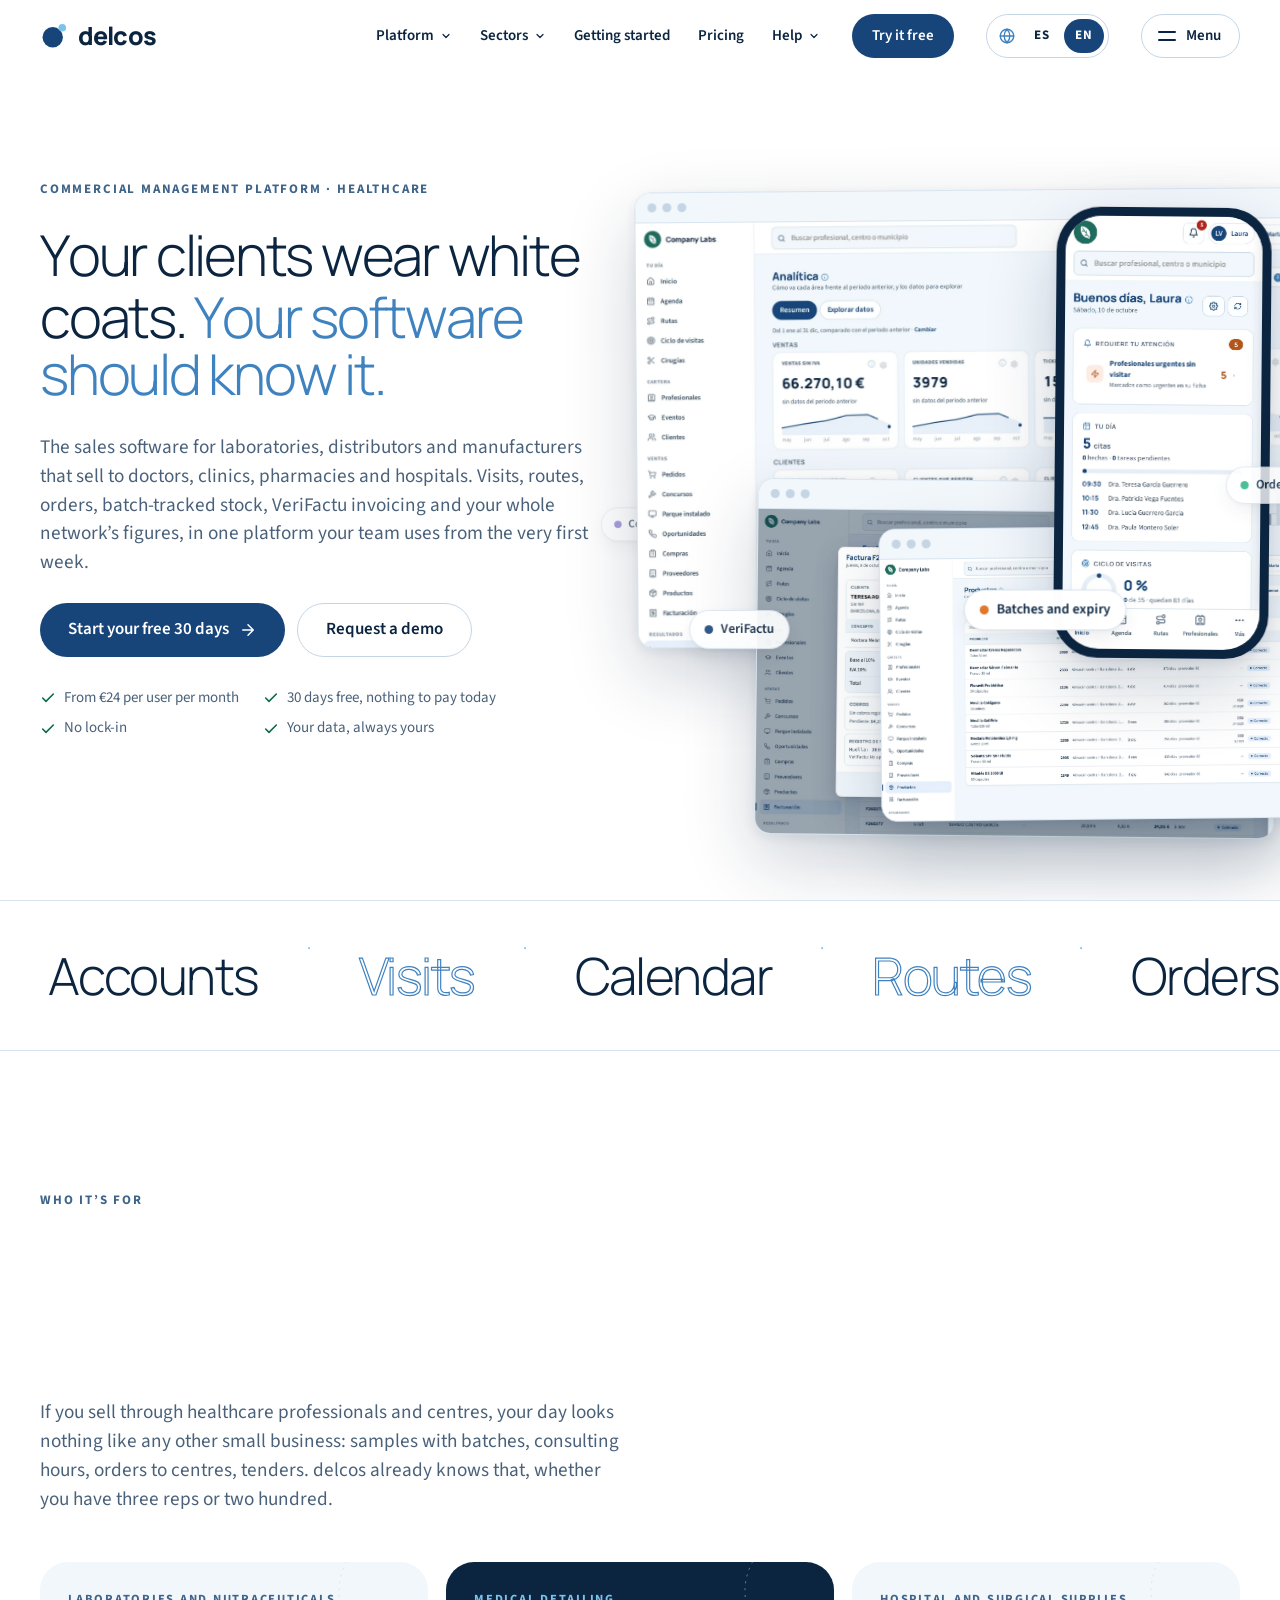
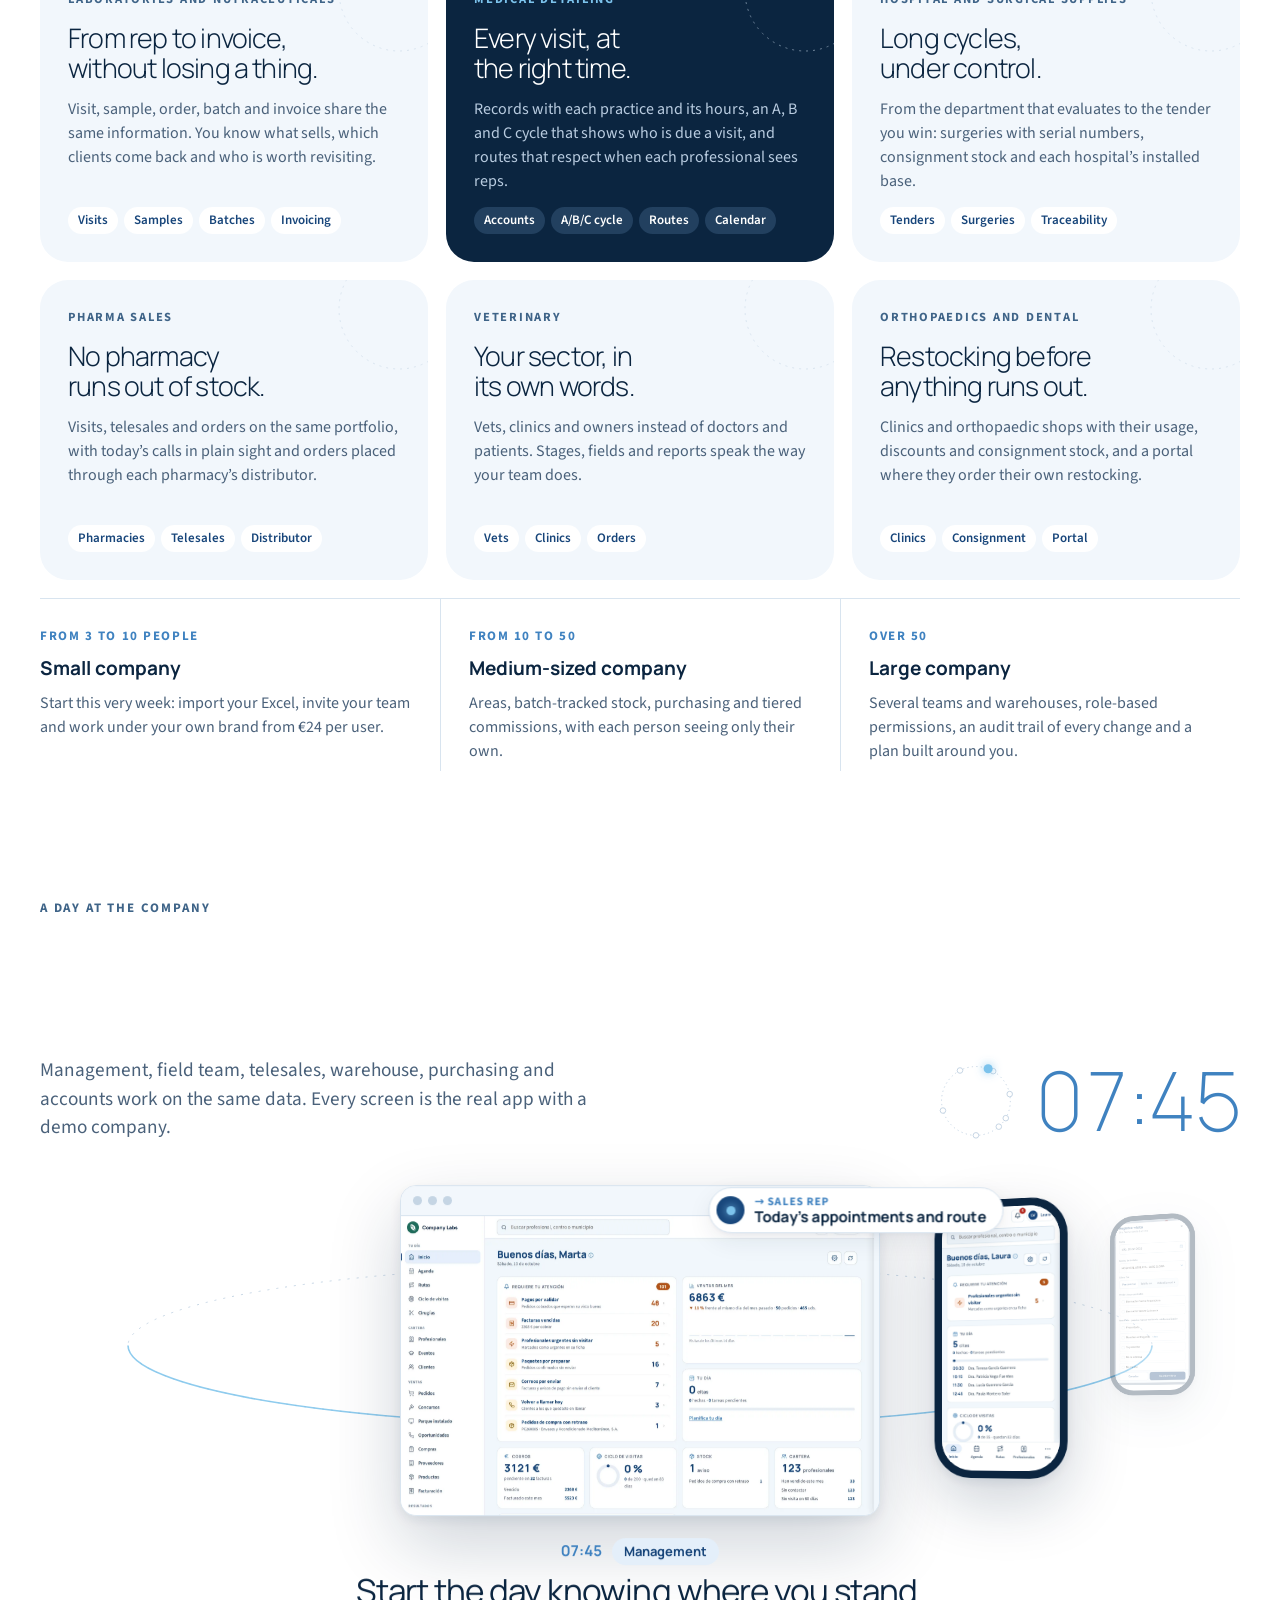
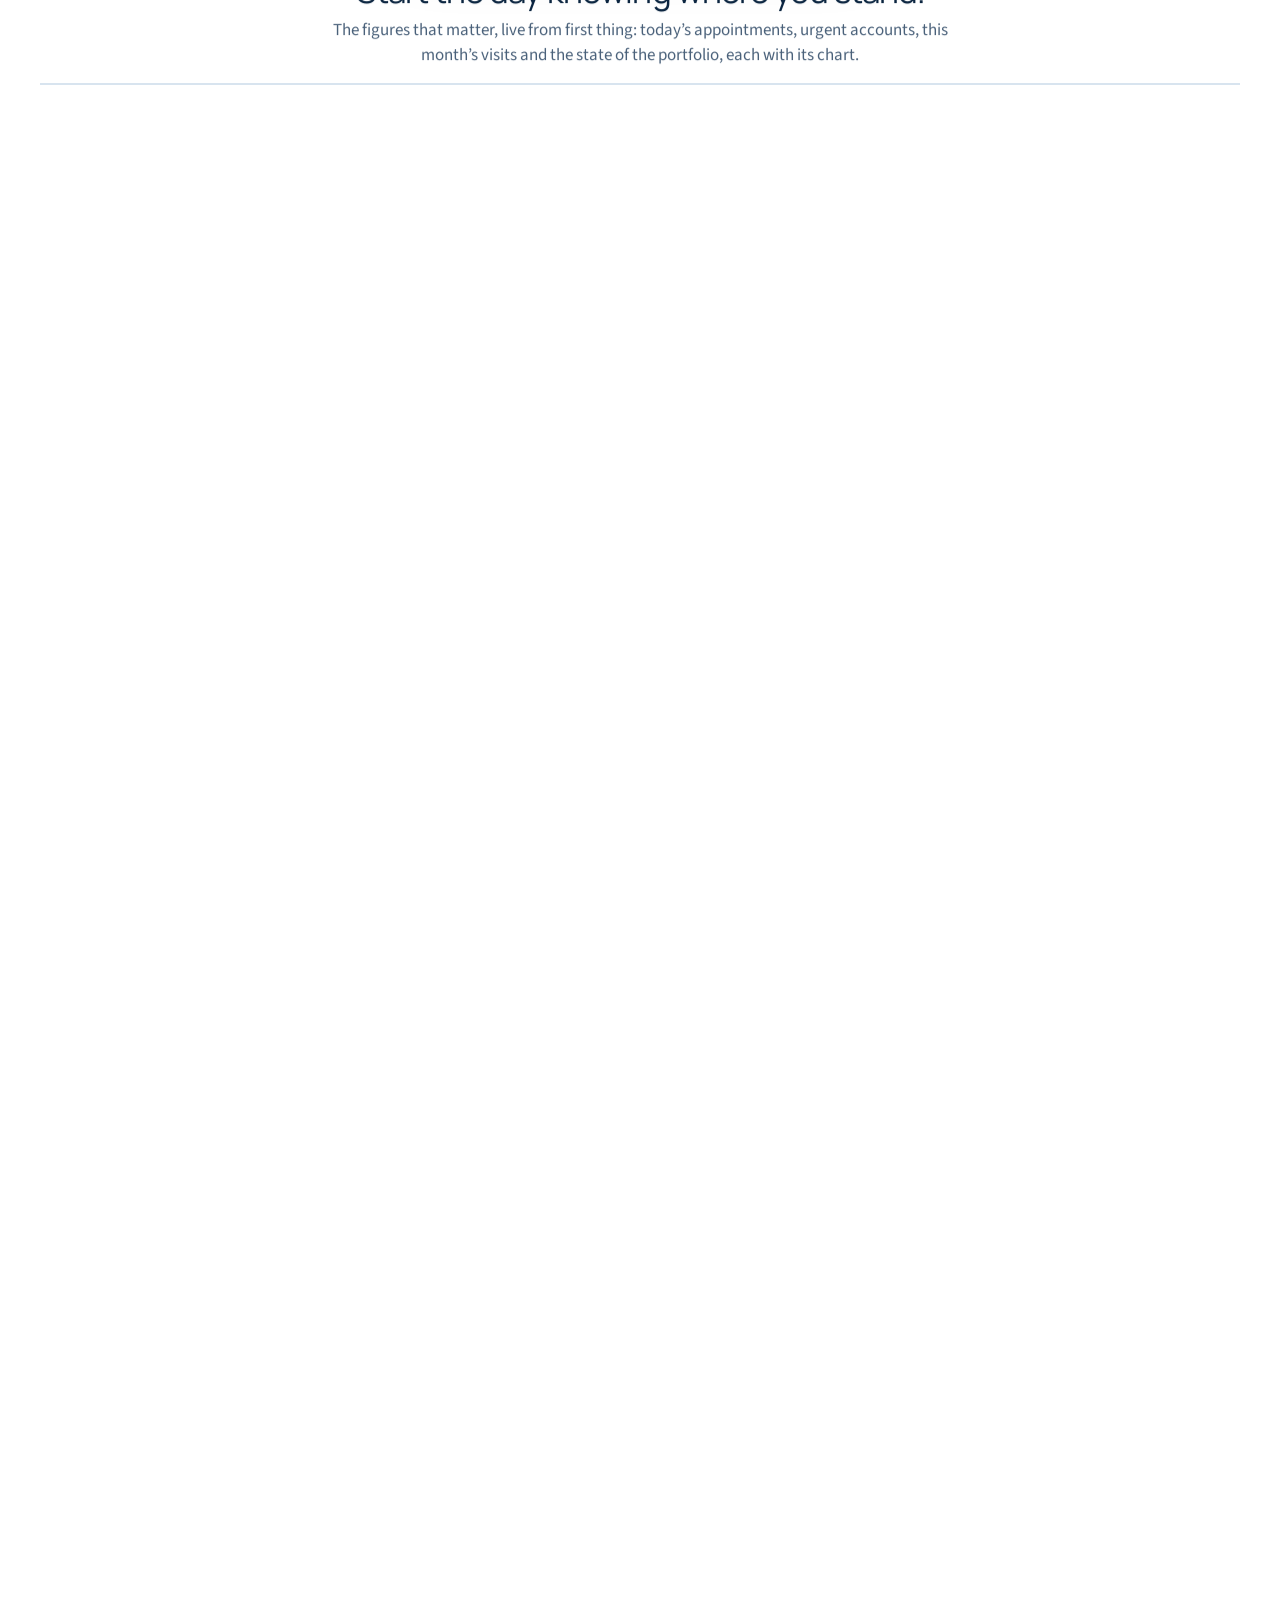
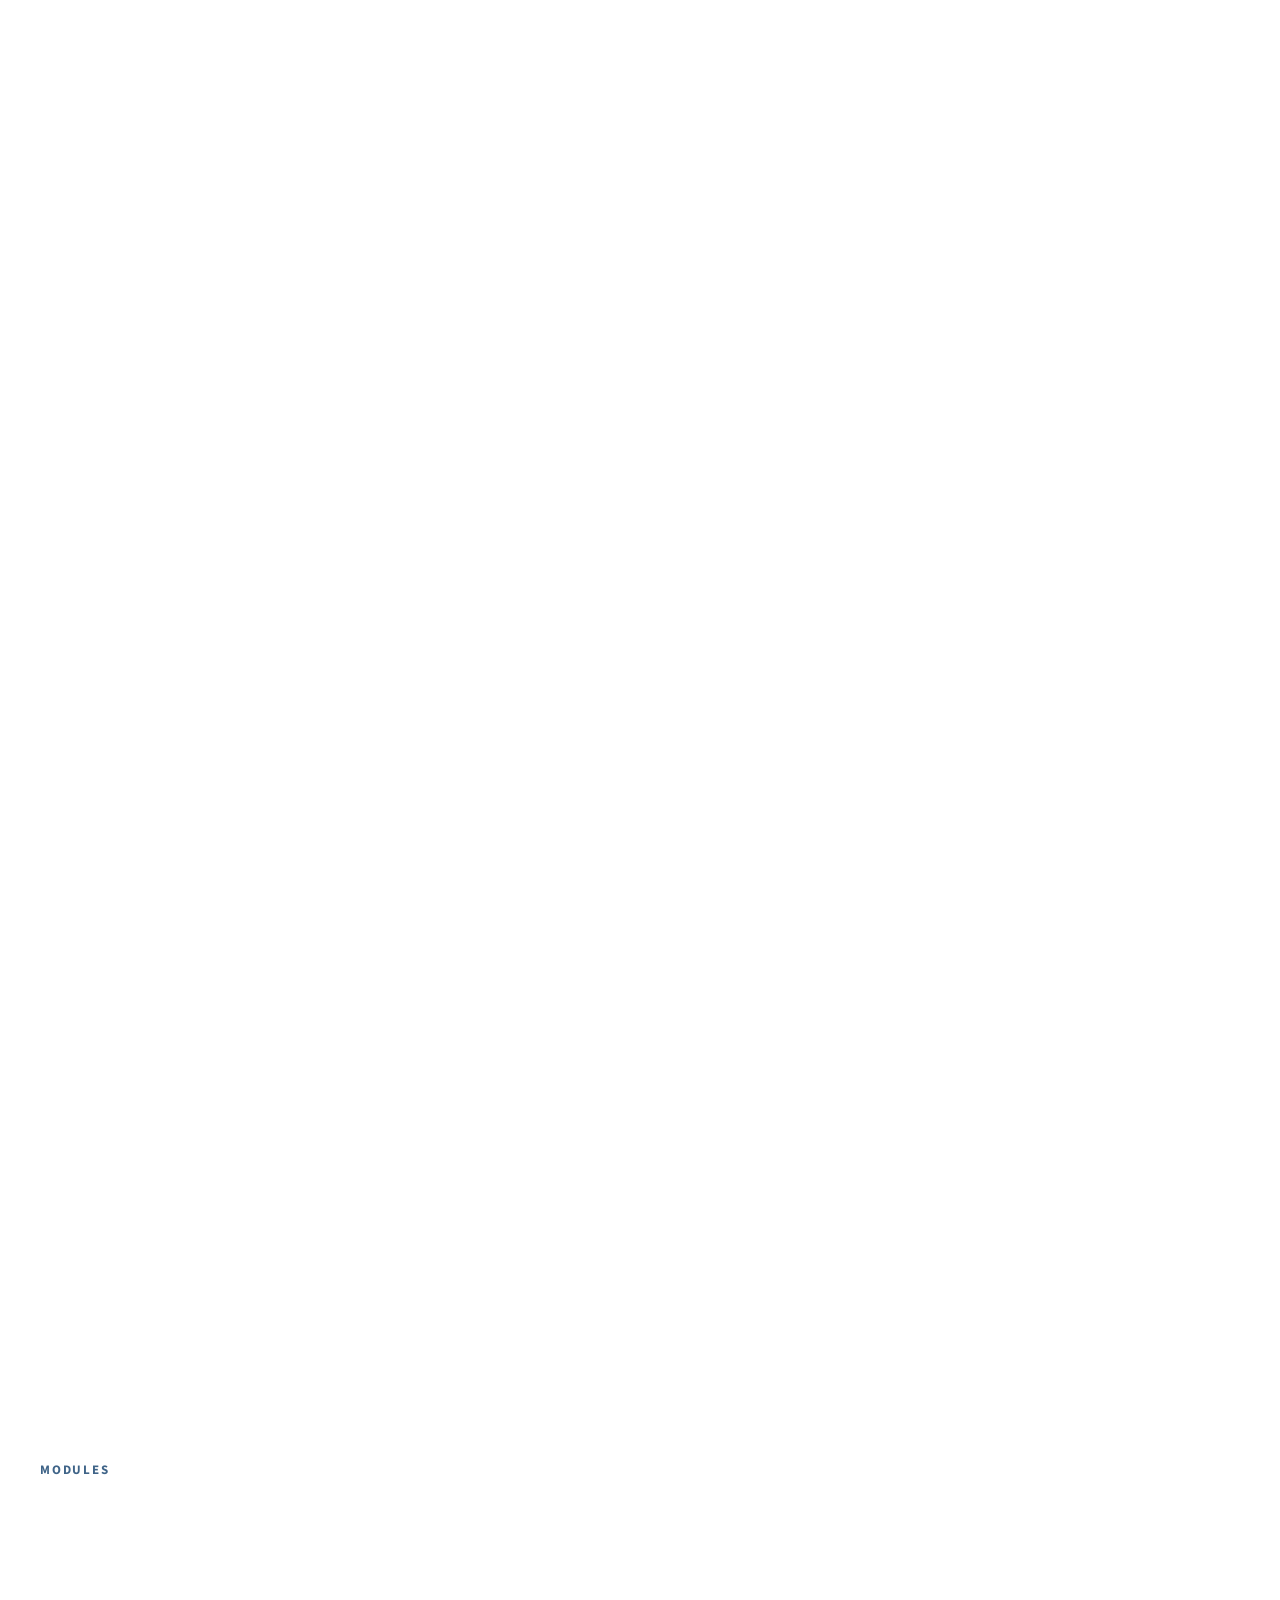
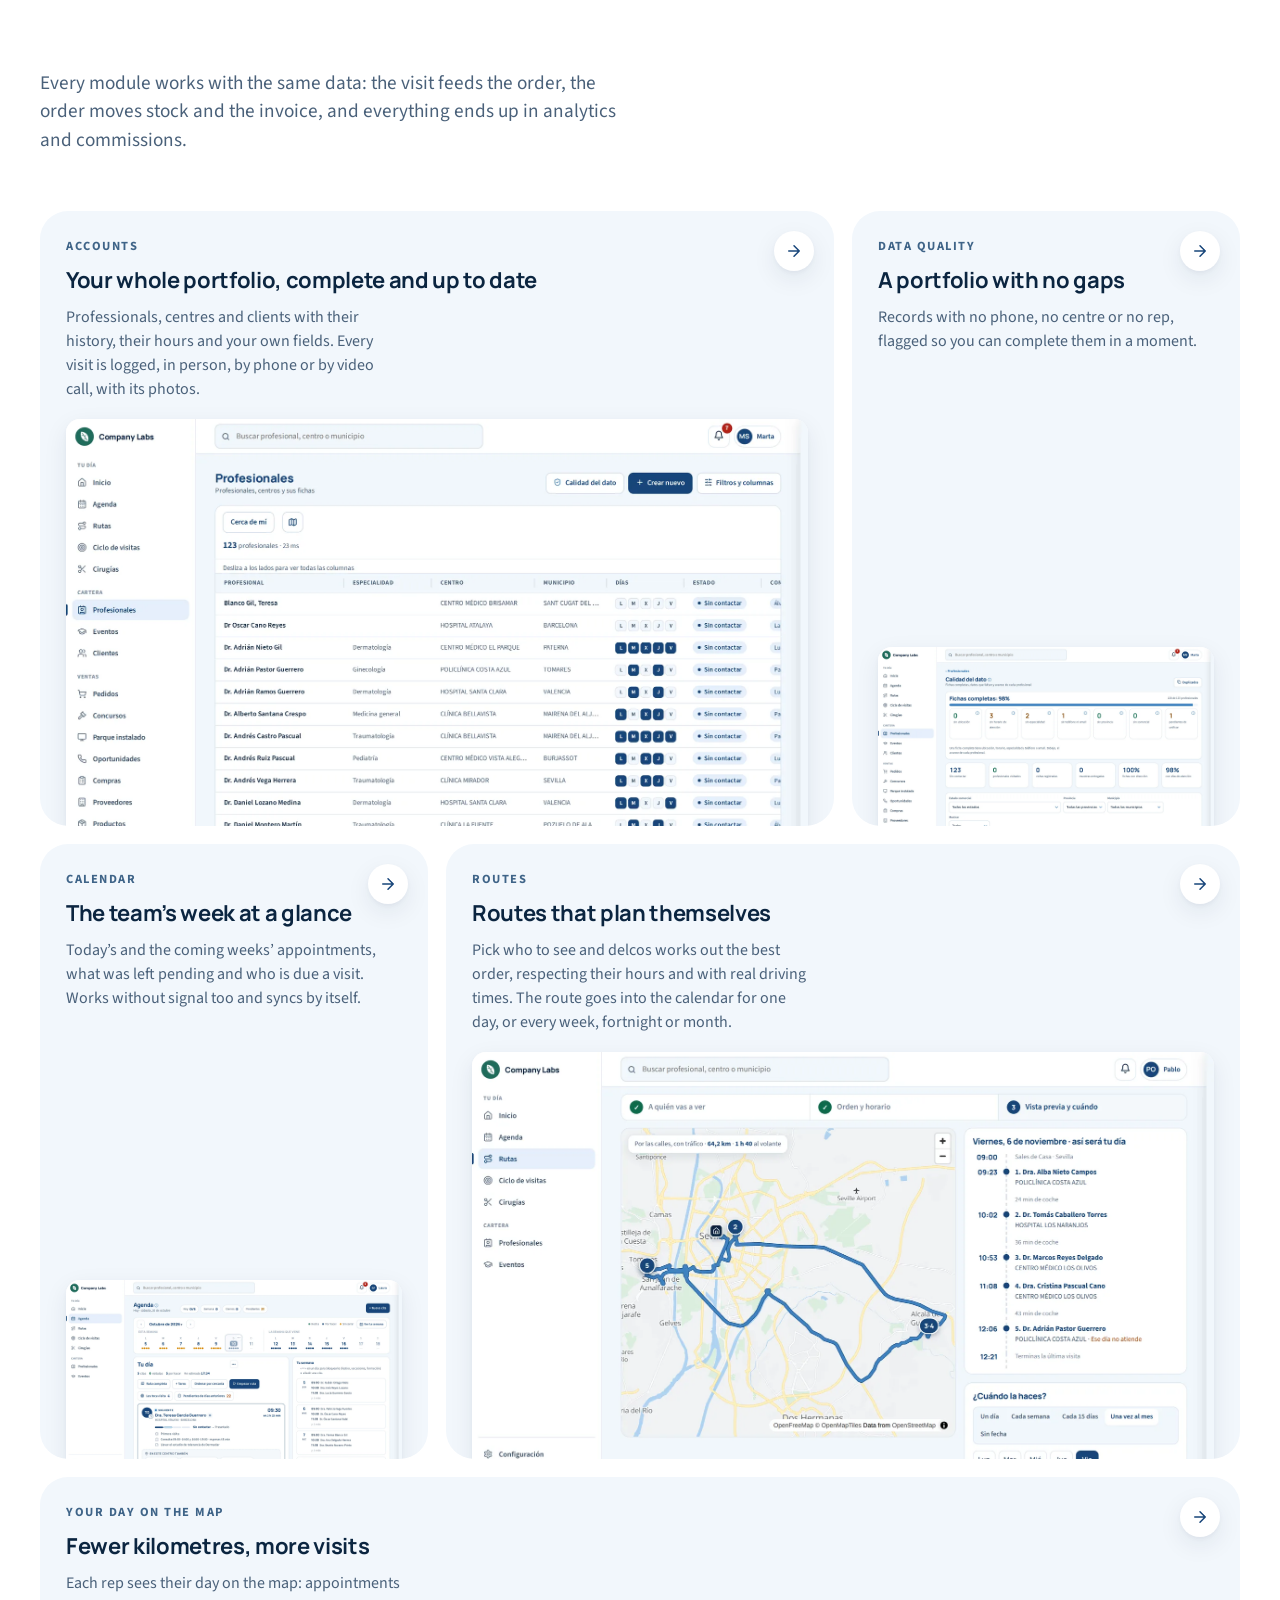
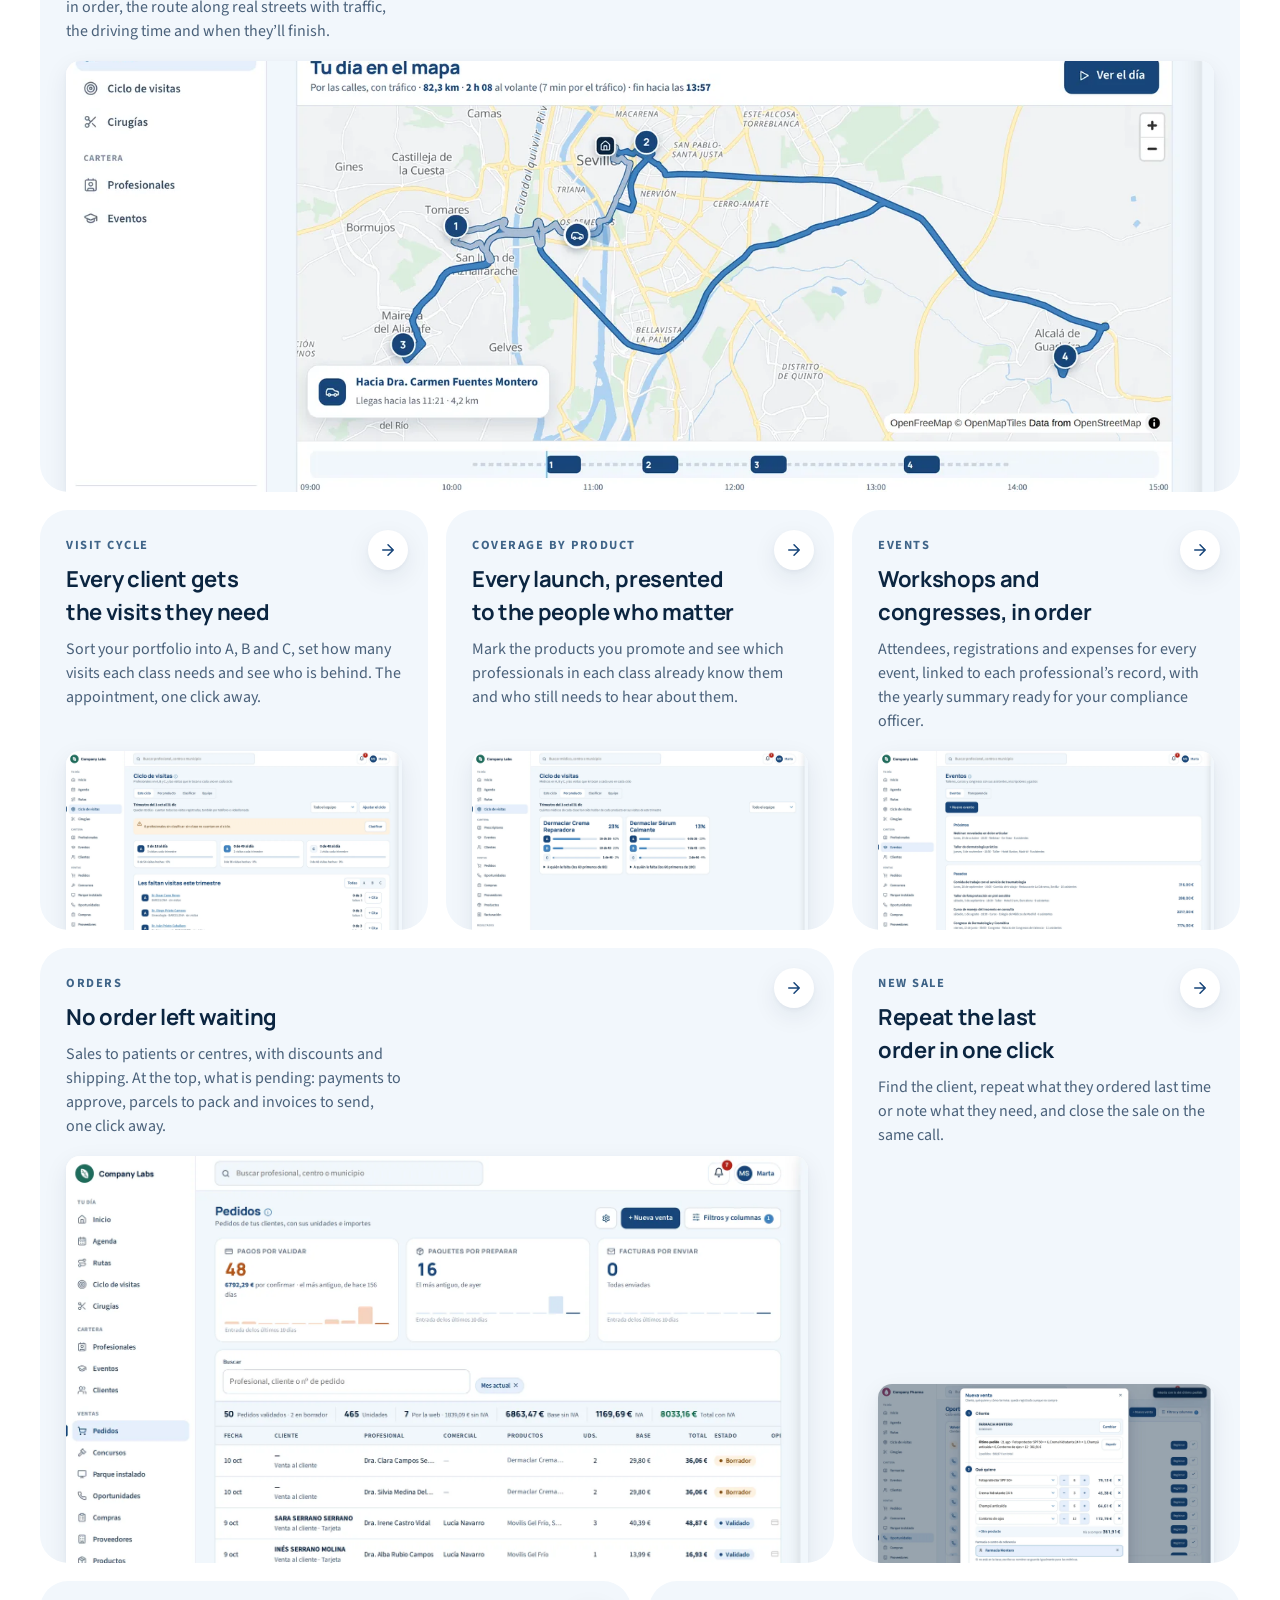
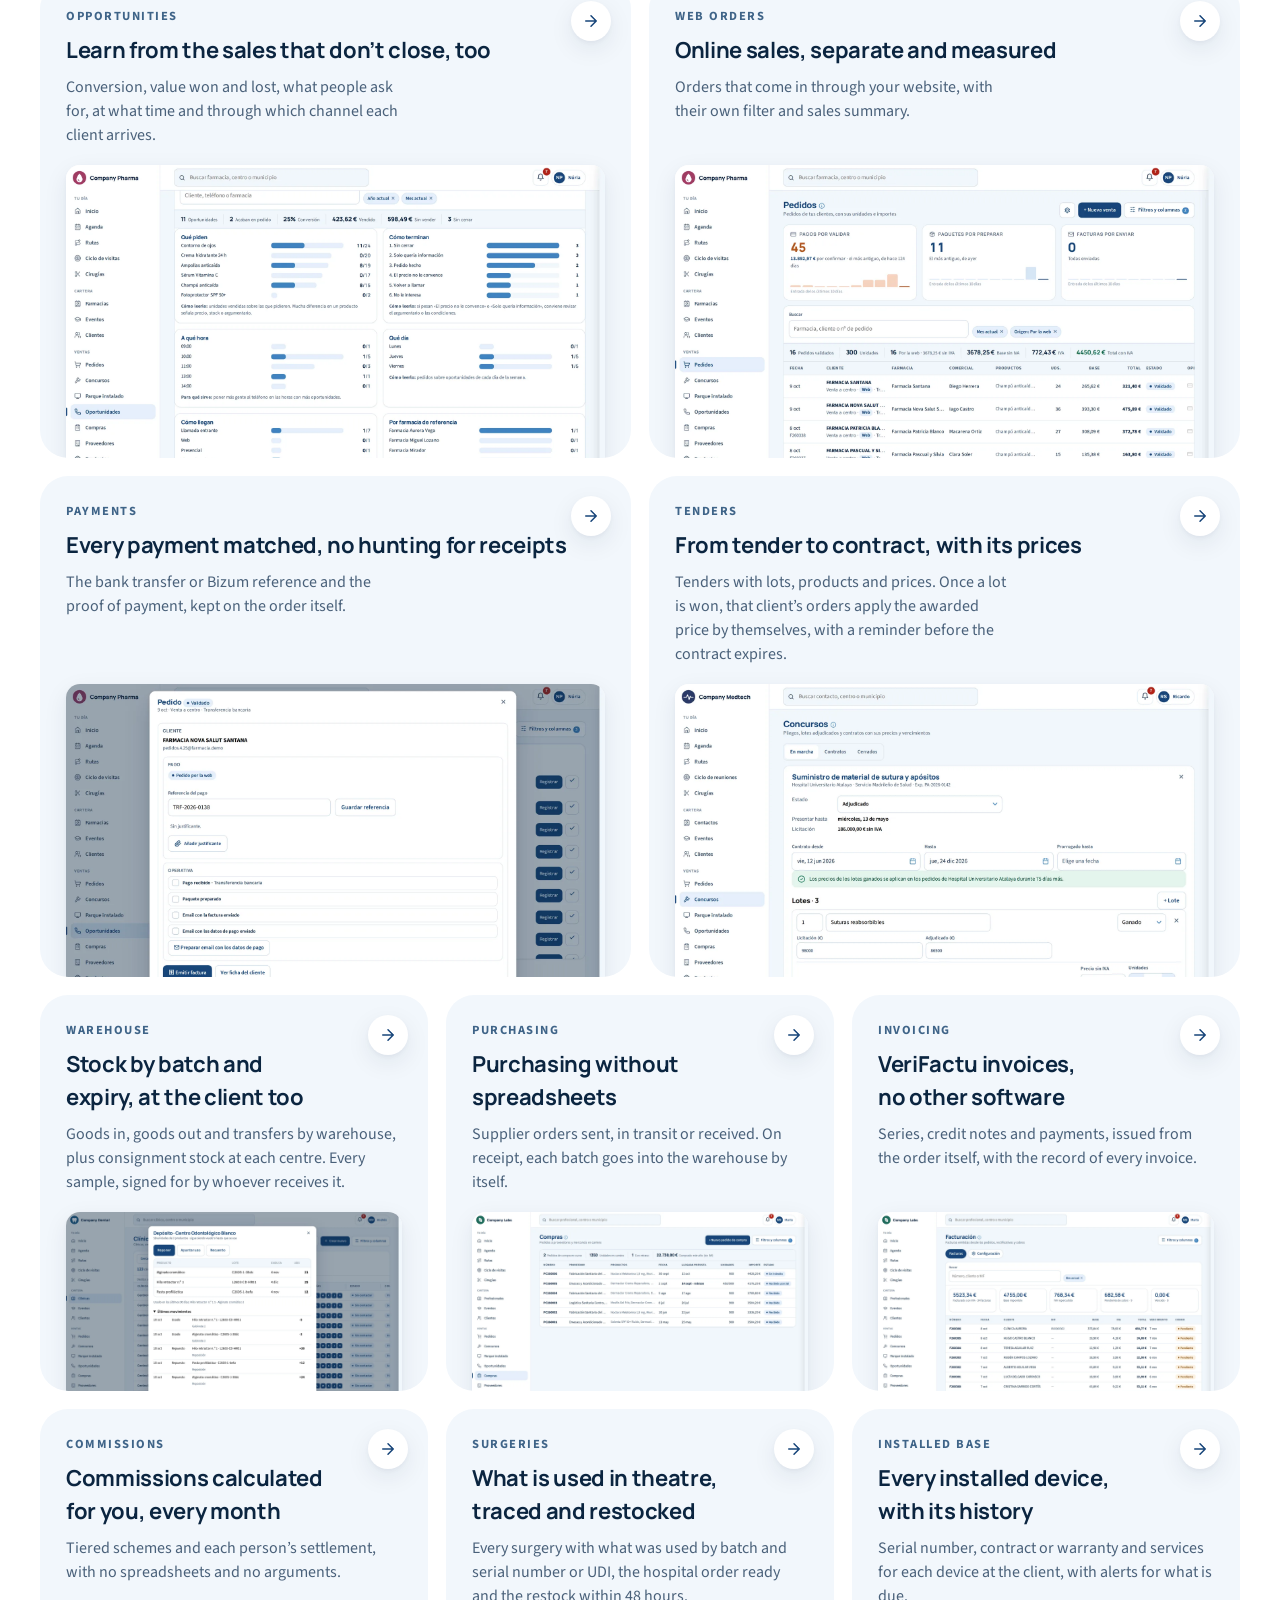
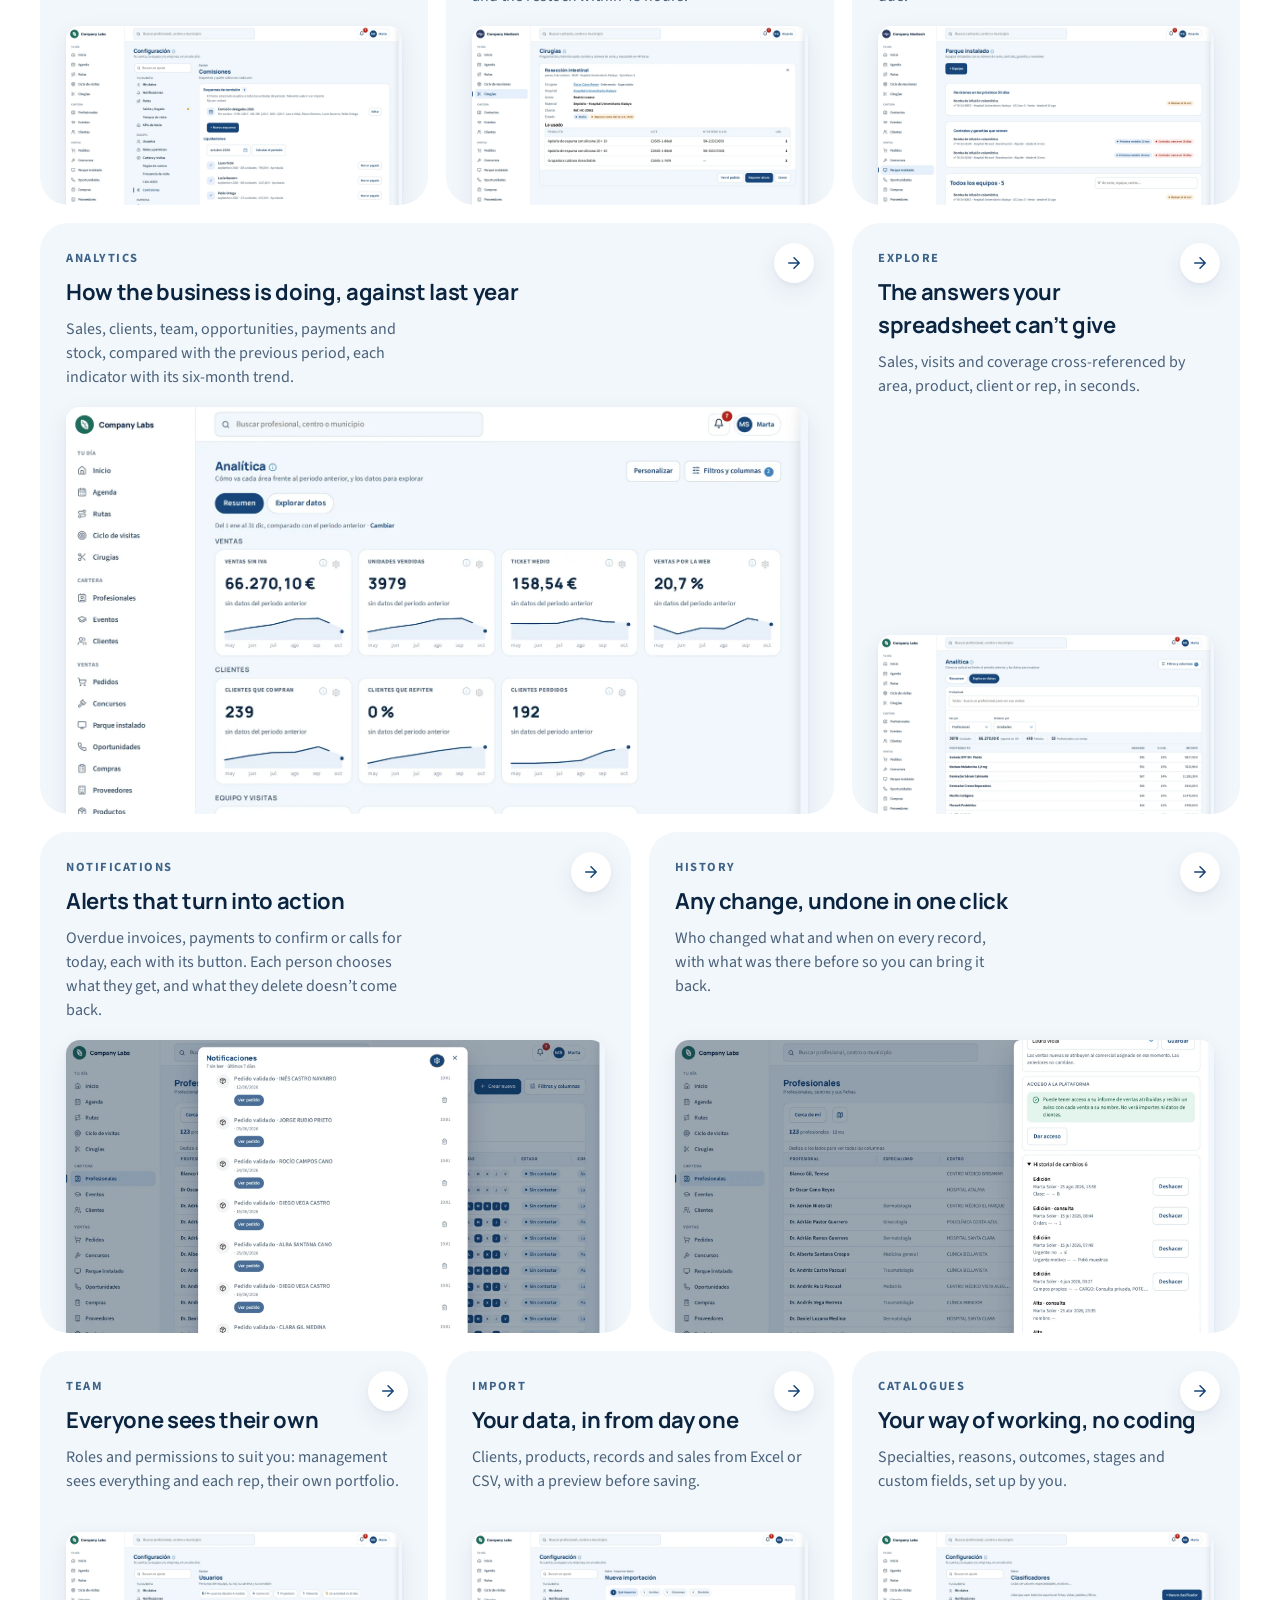
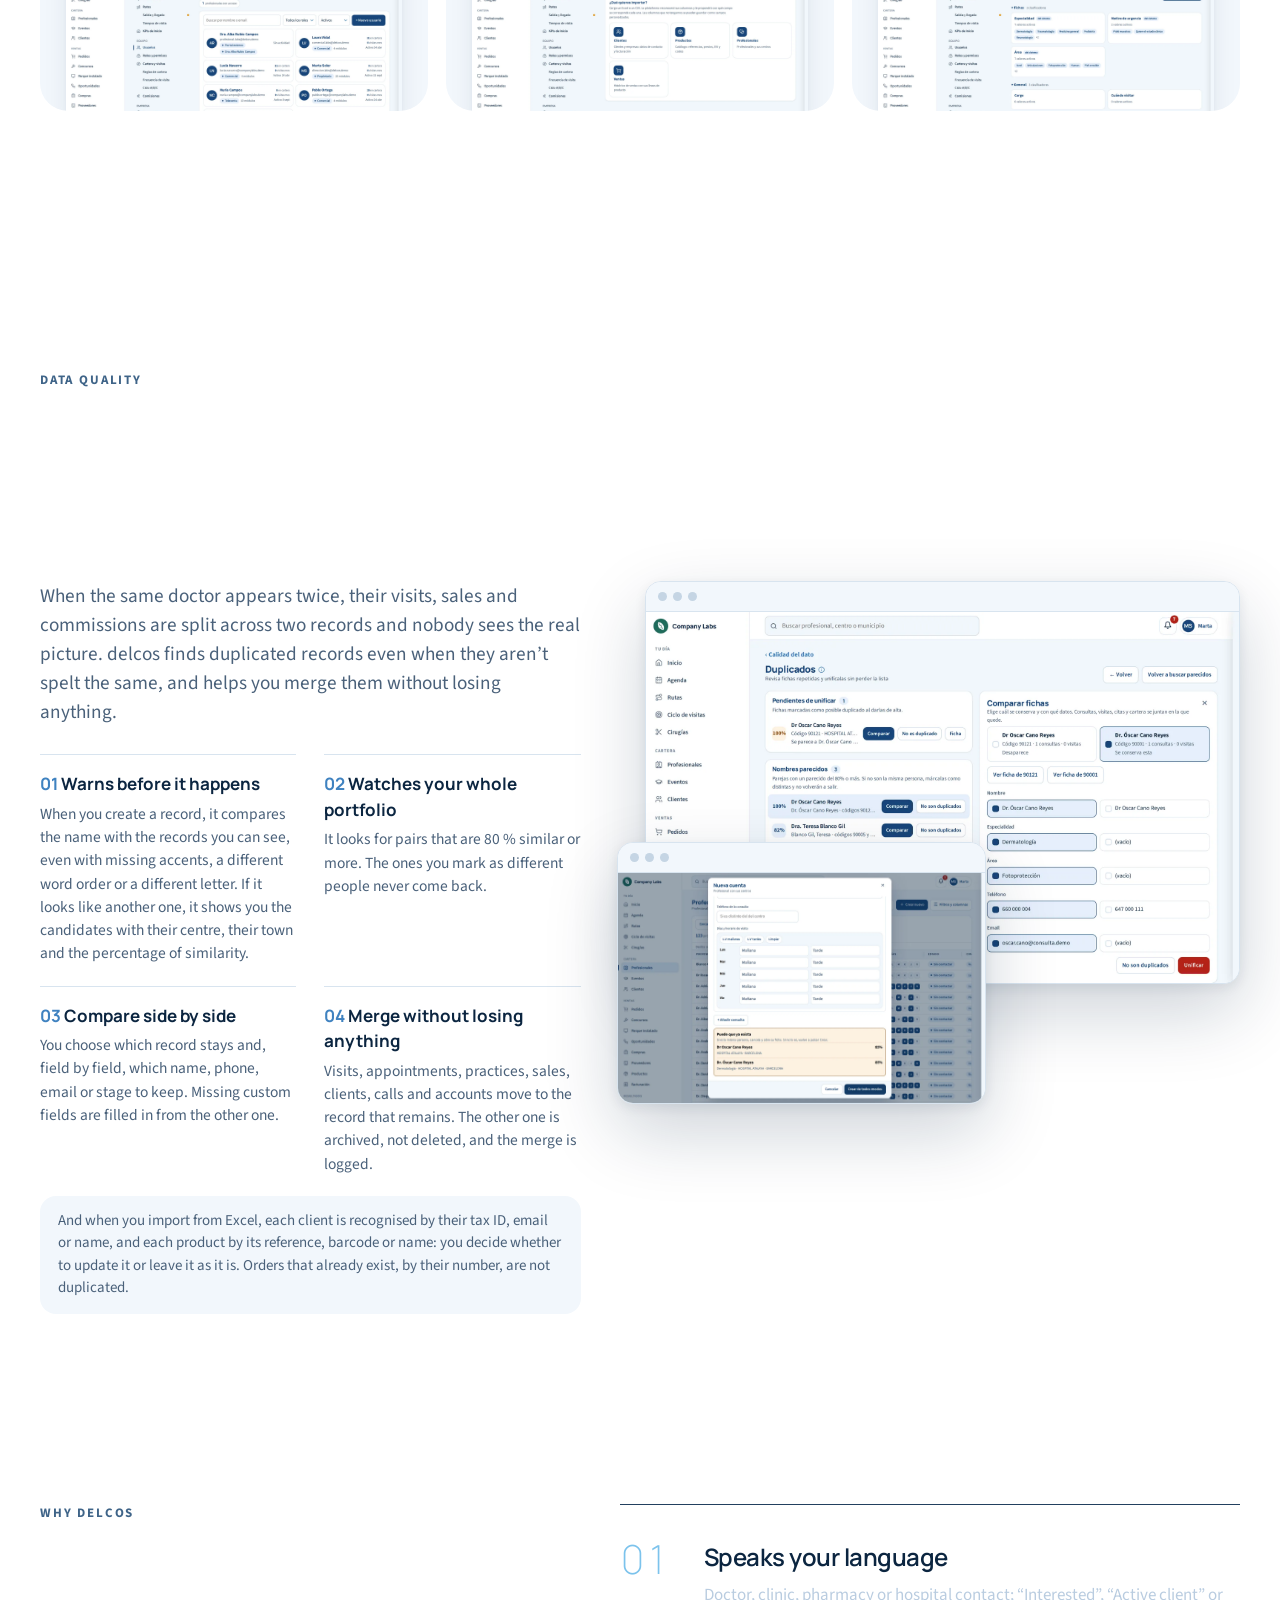
==== en/index.html @ 7edfe232 "Web reescrita para quien decide, sin DLC Titulares y textos con una sola narrativa (para quién, un d" ====
<!doctype html>
<html lang="en">
<head>
<meta charset="utf-8">
<meta name="viewport" content="width=device-width, initial-scale=1, viewport-fit=cover">
<title>delcos · The sales platform for healthcare</title>
<meta name="description" content="The commercial management platform for laboratories, distributors and manufacturers in healthcare: accounts and visits, orders and telesales, batch-tracked stock, purchasing, VeriFactu invoicing, commissions and analytics.">
<link rel="canonical" href="https://www.delcos.app/en/">
<link rel="alternate" hreflang="es" href="https://www.delcos.app/">
<link rel="alternate" hreflang="en" href="https://www.delcos.app/en/">
<link rel="alternate" hreflang="x-default" href="https://www.delcos.app/">
<meta name="theme-color" content="#17457A">
<link rel="icon" href="../favicon.svg" type="image/svg+xml">
<meta property="og:type" content="website">
<meta property="og:site_name" content="delcos">
<meta property="og:title" content="delcos · The sales platform for healthcare">
<meta property="og:description" content="The commercial management platform built for healthcare.">
<meta property="og:url" content="https://www.delcos.app/en/">
<meta property="og:image" content="https://www.delcos.app/capturas/labs_e_analitica.webp">
<meta property="og:locale" content="en_GB">
<style>html{color-scheme:light}body{margin:0}</style>
<script>try{if(!sessionStorage.getItem('delcos-intro')&&!matchMedia('(prefers-reduced-motion: reduce)').matches)document.documentElement.classList.add('con-intro')}catch(e){}</script>
<link rel="preload" href="../fuentes/manrope-latin.woff2" as="font" type="font/woff2" crossorigin>
<link rel="preload" href="../fuentes/source-sans-3-latin.woff2" as="font" type="font/woff2" crossorigin>
<link rel="stylesheet" href="../fuentes/fuentes.css">
<style>
/* Concepto: delcos como la plataforma entera de una empresa sanitaria, del campo a la factura. La página cuenta un día
   completo de la empresa (comercial, televenta, almacén, compras, administración y dirección) con capturas reales de la app.
   Movimiento de alto nivel pero sobrio: texto que se revela por letras, una baraja de pantallas en 3D, un recorrido
   horizontal con reloj, un mosaico de módulos que se inclina hacia el ratón y fondos que cambian de color por escena.
   Sin fotos ni degradados de fondo. Un solo aspecto (claro, con escenas en tinta). */
:root{
  --tinta:#0B2540; --marino:#17457A; --marino-h:#123A66; --azul:#3F82C0; --celeste:#7CC3EC;
  --hielo:#F2F7FC; --suave:#E4EFFA; --blanco:#FFFFFF; --linea:#D8E4EF; --linea-f:#C5D5E4;
  --texto2:#4A617A; --texto3:#5F7389; --ok:#0E6B4C; --ok-s:#E3F4EC; --en-tinta:#B9CCE0; --linea-t:#22405F;
  --fondo:var(--blanco); --tinta-txt:var(--tinta);
  --f-titulo:Manrope,"Source Sans 3",system-ui,sans-serif;
  --f-texto:"Source Sans 3",system-ui,-apple-system,"Segoe UI",sans-serif;
  --ease-sal:cubic-bezier(.2,.8,.2,1);
  --sombra-2:0 2px 4px rgba(11,37,64,.04),0 8px 24px rgba(11,37,64,.08);
  --sombra-3:0 4px 12px rgba(11,37,64,.08),0 28px 72px rgba(11,37,64,.20);
  color-scheme:light;
}
*{box-sizing:border-box}
html,body{overflow-x:clip}
html.lenis,html.lenis body{height:auto}
.lenis.lenis-smooth{scroll-behavior:auto!important}
body{margin:0;background:var(--fondo);color:var(--tinta-txt);font-family:var(--f-texto);font-size:17px;line-height:1.5;overflow-x:hidden;transition:background .6s var(--ease-sal),color .6s var(--ease-sal)}
body.noche{--fondo:var(--tinta);--tinta-txt:var(--blanco)}
img{max-width:100%;display:block}
a{color:inherit}
button{font:inherit;color:inherit;cursor:pointer}
:focus-visible{outline:none;box-shadow:0 0 0 2px var(--blanco),0 0 0 4px var(--azul);border-radius:12px}
h1,h2,h3{text-wrap:balance}
.wrap{max-width:1280px;margin:0 auto;padding-inline:40px}
.ojo{font-size:13px;font-weight:700;letter-spacing:.14em;text-transform:uppercase;color:#3F6488}
body.noche .ojo{color:var(--celeste)}
.titular{margin:0;font-family:var(--f-titulo);font-weight:300;font-size:clamp(40px,5.4vw,76px);line-height:1.02;letter-spacing:-.04em}
.titular em{font-style:normal;color:var(--azul)}
body.noche .titular em{color:var(--celeste)}
.entrada{margin:0;font-size:clamp(17px,1.5vw,20px);color:var(--texto2);max-width:58ch}
body.noche .entrada{color:var(--en-tinta)}
.linea-txt{display:block;overflow:hidden;padding-bottom:.2em;margin-bottom:-.12em}
.boton{display:inline-flex;align-items:center;gap:10px;height:54px;padding:0 28px;border-radius:999px;background:var(--marino);color:var(--blanco);
  font-weight:600;font-size:17px;text-decoration:none;border:0;transition:background .1s;will-change:transform}
.boton:hover{background:var(--marino-h)}
.boton svg{transition:transform .18s var(--ease-sal)}
.boton:hover svg{transform:translateX(4px)}
.boton.sec{background:transparent;color:inherit;border:1px solid var(--linea-f)}
.boton.sec:hover{background:var(--hielo)}
body.noche .boton.sec{border-color:var(--linea-t)}
body.noche .boton.sec:hover{background:var(--linea-t)}

/* ---------- cabecera */
.cab{position:fixed;inset:0 0 auto 0;z-index:40;padding-top:env(safe-area-inset-top,0px);transition:transform .3s var(--ease-sal),background .3s,box-shadow .3s,color .3s}
.cab.fondo{background:rgba(255,255,255,.94);box-shadow:0 1px 0 var(--linea);color:var(--tinta)}
body.noche .cab.fondo{background:rgba(11,37,64,.94);box-shadow:0 1px 0 var(--linea-t);color:var(--blanco)}
.cab.oculta{transform:translateY(-100%)}
.cab > .wrap{height:72px;display:flex;align-items:center;gap:32px}
.logo{display:flex;align-items:center;gap:10px;text-decoration:none}
.logo b{font-family:var(--f-titulo);font-weight:800;font-size:25px;letter-spacing:-.035em}
.nav{display:flex;gap:28px;margin-left:auto;font-weight:600;font-size:15px}
.nav a{text-decoration:none;position:relative;white-space:nowrap}
.nav a::after{content:"";position:absolute;left:0;right:0;bottom:-4px;height:2px;background:var(--azul);transform:scaleX(0);transform-origin:left;transition:transform .18s var(--ease-sal)}
.nav a:hover::after{transform:scaleX(1)}
.cab .boton{height:44px;padding:0 20px;font-size:15px;white-space:nowrap}
/* Selector de idioma: los dos idiomas a la vista, el activo relleno */
.idioma{display:inline-flex;align-items:center;gap:2px;height:44px;padding:4px;border:1px solid var(--linea-f);border-radius:999px;flex-shrink:0;color:inherit}
.idioma .globo{width:18px;height:18px;margin:0 4px 0 7px;color:var(--azul);transition:transform .8s var(--ease-sal)}
.idioma:hover .globo{transform:rotate(-30deg)}
.idioma span,.idioma a{display:inline-flex;align-items:center;justify-content:center;height:34px;min-width:40px;padding:0 10px;border-radius:999px;font-weight:700;font-size:13px;letter-spacing:.06em;text-decoration:none;color:inherit;transition:background .2s,color .2s}
.idioma .activo{background:var(--marino);color:var(--blanco)}
.idioma a:hover,.idioma a:focus-visible{background:var(--hielo)}
body.noche .idioma{border-color:var(--linea-t)}
body.noche .idioma .activo{background:var(--blanco);color:var(--tinta)}
body.noche .idioma a:hover{background:var(--linea-t)}
body.desp-abierto .idioma{border-color:var(--linea-f)}
body.desp-abierto .idioma .activo{background:var(--marino);color:var(--blanco)}
/* Sugerencia de idioma según el navegador */
.aviso-idioma{position:fixed;left:24px;bottom:24px;z-index:38;max-width:340px;background:var(--tinta);color:var(--blanco);border-radius:20px;padding:18px 20px;box-shadow:var(--sombra-3);
  display:flex;flex-direction:column;gap:12px;transform:translateY(24px);opacity:0;transition:opacity .4s,transform .6s var(--ease-sal)}
.aviso-idioma.ver{opacity:1;transform:none}
.aviso-idioma p{margin:0;font-size:15px;color:var(--en-tinta)}
.aviso-idioma b{color:var(--blanco);font-family:var(--f-titulo)}
.aviso-idioma .acc{display:flex;gap:8px;align-items:center}
.aviso-idioma a{display:inline-flex;align-items:center;height:40px;padding:0 16px;border-radius:999px;background:var(--blanco);color:var(--tinta);font-weight:700;font-size:14px;text-decoration:none}
.aviso-idioma button{height:40px;padding:0 14px;border-radius:999px;border:1px solid var(--linea-t);background:none;color:var(--blanco);font-size:14px}
.menu-abierto .cab .idioma{opacity:0;pointer-events:none}

/* ---------- marcos: siempre una captura real de la app dentro */
.tel{width:280px;aspect-ratio:300/629;border-radius:44px;background:var(--tinta);padding:9px;flex-shrink:0;box-shadow:var(--sombra-3)}
body.noche .tel{background:#05182B;box-shadow:0 0 0 1px var(--linea-t),var(--sombra-3)}
.tel .pant{width:100%;height:100%;border-radius:36px;overflow:hidden;background:var(--blanco);position:relative}
.tel .pant img{width:100%;height:auto}
.ordenador{border-radius:16px;background:var(--blanco);box-shadow:var(--sombra-3);overflow:hidden;border:1px solid var(--linea)}
.ordenador .barra{height:30px;background:var(--hielo);border-bottom:1px solid var(--linea);display:flex;align-items:center;gap:6px;padding:0 12px}
.ordenador .barra i{width:9px;height:9px;border-radius:999px;background:var(--linea-f)}
.ordenador .vista{aspect-ratio:1440/900;overflow:hidden}
.ordenador .vista img{width:100%;height:100%;object-fit:cover;object-position:top left}

/* ---------- 1. portada: titular por letras y una baraja de pantallas en 3D */
.portada{position:relative;min-height:100vh;padding-block:140px 80px;overflow:hidden}
.portada .wrap{display:grid;grid-template-columns:minmax(0,1fr) minmax(0,1.05fr);gap:40px;align-items:center}
.portada .texto{display:flex;flex-direction:column;gap:26px;position:relative;z-index:2}
.portada h1{font-size:clamp(44px,4.4vw,72px)}
.acciones{display:flex;gap:12px;flex-wrap:wrap}
/* Lo esencial del precio, bajo los botones del inicio */
.garantia-h{list-style:none;margin:4px 0 0;padding:0;display:grid;grid-template-columns:repeat(2,max-content);gap:8px 24px;font-size:15px;color:var(--texto2)}
.garantia-h li{display:flex;align-items:center;gap:8px}
.garantia-h svg{color:#0E6B4C;flex-shrink:0}
/* «Pide una demo» como enlace, junto al botón de la prueba */
.demo-l{font-weight:600;font-size:15px;text-decoration:none;white-space:nowrap;position:relative}
.demo-l::after{content:"";position:absolute;left:0;right:0;bottom:-4px;height:2px;background:var(--azul);transform:scaleX(0);transform-origin:left;transition:transform .18s var(--ease-sal)}
.demo-l:hover::after{transform:scaleX(1)}
.cab .demo-l{margin-left:-8px}
.menu-abierto .cab .demo-l{opacity:0;pointer-events:none}
.menu-cta{display:flex;align-items:center;gap:22px;flex-wrap:wrap}
.menu-cta .demo-l{color:var(--blanco)}
/* Barra fija del móvil: la prueba siempre a mano */
.barra-cta{display:none}
@media (max-width:900px){
  .barra-cta{position:fixed;left:12px;right:12px;bottom:12px;z-index:37;display:flex;align-items:center;gap:14px;padding:8px 18px 8px 8px;border-radius:999px;
    background:var(--tinta);color:var(--blanco);box-shadow:var(--sombra-3);transform:translateY(140%);transition:transform .45s var(--ease-sal)}
  .barra-cta .boton{flex:1;height:48px;justify-content:center;background:var(--blanco);color:var(--tinta)}
  .barra-cta .demo-l{color:var(--blanco)}
  body.con-barra .barra-cta{transform:none}
  body.con-barra .arriba{bottom:84px}
  body.con-barra .aviso-idioma{bottom:84px}
  body.menu-abierto .barra-cta{transform:translateY(140%)}
}
/* Precios: cómo funciona */
.como-va{list-style:none;margin:0 0 40px;padding:0;display:grid;grid-template-columns:repeat(3,minmax(0,1fr));gap:18px;counter-reset:paso}
.como-va li{display:flex;flex-direction:column;gap:6px;padding:20px 22px;border-radius:20px;background:var(--hielo);counter-increment:paso}
.como-va b{font-family:var(--f-titulo);font-weight:700;font-size:17px;color:var(--tinta)}
.como-va b::before{content:counter(paso);display:inline-grid;place-items:center;width:26px;height:26px;margin-right:10px;border-radius:50%;background:var(--marino);color:var(--blanco);font-size:13px}
.como-va span{color:var(--texto2);font-size:15.5px}
/* Cierre: las dos opciones */
.dos-caminos{display:grid;grid-template-columns:repeat(2,minmax(0,1fr));gap:20px;width:100%;max-width:900px;text-align:left}
.camino{display:flex;flex-direction:column;gap:10px;align-items:flex-start;padding:30px 32px;border-radius:28px;border:1px solid var(--linea-t);background:rgba(255,255,255,.04)}
.camino small{font-size:12px;font-weight:700;letter-spacing:.14em;text-transform:uppercase;color:var(--celeste)}
.camino b{font-family:var(--f-titulo);font-weight:700;font-size:26px;letter-spacing:-.02em}
.camino p{margin:0 0 8px;color:var(--en-tinta);font-size:16px}
.camino:first-child{background:rgba(124,195,236,.10);border-color:rgba(124,195,236,.45)}
body.noche .cierre .camino .boton.sec{background:transparent;color:var(--blanco);border-color:var(--linea-t)}
@media (max-width:1280px){ .cab .demo-l{display:none} }
@media (max-width:900px){
  .como-va,.dos-caminos{grid-template-columns:minmax(0,1fr)}
  .garantia-h{grid-template-columns:minmax(0,1fr)}
}
.baraja{position:relative;height:640px;perspective:1600px}
.baraja .carta{position:absolute;z-index:5;will-change:transform;transform-style:preserve-3d}
/* La órbita de los módulos: la mitad de delante pasa por encima de las pantallas y la de detrás, por debajo */
.orbe{position:absolute;inset:0;width:100%;height:100%;overflow:visible;pointer-events:none}
.orbe.atras{z-index:0}
.orbe.delante{z-index:11}
.orbe ellipse{fill:none;stroke:#AFC4D8;stroke-width:1.4;stroke-dasharray:3 6}
.orbe.delante ellipse{stroke:var(--azul);stroke-opacity:.55}
.satelites{position:absolute;inset:0;pointer-events:none}
.satelites span{position:absolute;left:0;top:0;display:flex;align-items:center;gap:8px;padding:9px 15px;border-radius:999px;background:var(--blanco);color:var(--tinta);
  border:1px solid var(--linea);box-shadow:var(--sombra-2);font-size:14px;font-weight:600;white-space:nowrap;will-change:transform,opacity}
.satelites i{width:9px;height:9px;border-radius:50%}
.baraja .c-esc{width:680px;left:-10px;top:60px}
.baraja .c-esc2{width:520px;left:110px;top:330px}
.baraja .c-tel{left:auto;right:-30px;top:60px}
.baraja .c-tel .tel{width:215px}
.baraja .c-esc3{width:420px;right:-60px;top:400px}
.etiqueta{position:absolute;z-index:3;background:var(--blanco);color:var(--tinta);border:1px solid var(--linea);border-radius:999px;padding:9px 16px;font-size:14px;font-weight:600;
  box-shadow:var(--sombra-2);white-space:nowrap;display:flex;gap:8px;align-items:center}
.etiqueta i{width:8px;height:8px;border-radius:999px;background:var(--azul)}

/* ---------- cinta de módulos */
.cinta-mod{padding-block:36px;border-block:1px solid var(--linea);overflow:hidden;white-space:nowrap}
.cinta-mod .pista{display:inline-flex;gap:48px;animation:cinta 40s linear infinite;padding-left:48px}
.cinta-mod span{font-family:var(--f-titulo);font-weight:300;font-size:clamp(34px,4vw,56px);letter-spacing:-.03em;color:var(--tinta)}
.cinta-mod span.h{color:transparent;-webkit-text-stroke:1.2px var(--azul)}
.cinta-mod b{color:var(--celeste);font-weight:300}
@keyframes cinta{to{transform:translateX(-50%)}}

/* ---------- 2. un día en la empresa: recorrido horizontal con reloj */
.dia{position:relative;overflow:hidden}
.dia .cabeza{padding-block:130px 40px}
.dia .cabeza .wrap{display:flex;justify-content:space-between;align-items:end;gap:32px;flex-wrap:wrap}
.reloj{font-family:var(--f-titulo);font-weight:200;font-size:clamp(64px,9vw,140px);line-height:1;letter-spacing:-.05em;font-variant-numeric:tabular-nums;color:var(--azul)}
/* Las escenas giran en órbita: la del centro se acerca (zoom) y las de los lados se alejan hacia el fondo */
.escenario{position:relative}
.orbita-dia{position:absolute;inset:0;width:100%;height:100%;pointer-events:none;overflow:visible}
.orbita-dia ellipse{fill:none;stroke:var(--linea-f);stroke-width:1;stroke-dasharray:2 7}
.orbita-dia circle{fill:var(--celeste)}
/* El frente de la órbita, más marcado: da la profundidad (lo de delante pasa por delante) */
.orbita-dia .frente{fill:none;stroke:var(--celeste);stroke-width:1.6;opacity:.85}
/* Reloj orbital: las ocho horas del día marcadas en su órbita y un satélite que marca la hora */
.reloj-orb{display:flex;align-items:center;gap:18px}
.dial{width:clamp(70px,6.4vw,104px);height:auto;overflow:visible}
.dial-o{fill:none;stroke:var(--linea-f);stroke-width:1.2;stroke-dasharray:1.5 4}
#dial-marcas circle{fill:var(--blanco);stroke:var(--linea-f);stroke-width:1.2;transition:fill .3s,stroke .3s}
#dial-marcas circle.hecha{fill:var(--azul);stroke:var(--azul)}
#dial-sat{fill:var(--celeste);filter:drop-shadow(0 0 6px rgba(124,195,236,.9))}
/* El relevo: lo que una pantalla pasa a la siguiente viaja por la órbita */
.relevo{position:absolute;left:0;top:0;z-index:200;display:none;align-items:center;gap:10px;padding:7px 16px 7px 7px;border-radius:999px;background:var(--blanco);
  border:1px solid var(--linea);box-shadow:var(--sombra-2);pointer-events:none;white-space:nowrap;will-change:transform}
.relevo i{width:28px;height:28px;border-radius:50%;background:var(--marino);position:relative;flex-shrink:0}
.relevo i::after{content:"";position:absolute;inset:0;margin:auto;width:9px;height:9px;border-radius:50%;background:var(--celeste);box-shadow:0 0 10px var(--celeste)}
.relevo span{display:flex;flex-direction:column;line-height:1.15}
.relevo small{font-size:11.5px;font-weight:700;letter-spacing:.08em;text-transform:uppercase;color:var(--azul)}
.relevo b{font-family:var(--f-titulo);font-size:15px;color:var(--tinta)}
.paso .pasa{display:none}
@media (min-width:901px){ .relevo{display:flex} }
@media (max-width:900px){
  .paso .pasa{display:inline-flex;align-items:center;gap:8px;padding:6px 14px;border-radius:999px;background:var(--hielo);font-size:14px;color:var(--texto2)}
  .paso .pasa b{color:var(--tinta)}
  .reloj-orb{gap:12px}
}
.paso{display:flex;flex-direction:column;align-items:center;gap:22px}
.paso .info{display:flex;flex-direction:column;gap:12px;align-items:center;text-align:center;max-width:600px}
@media (min-width:901px){
  .dia{height:100vh;display:flex;flex-direction:column}
  .dia .cabeza{padding-block:88px 0}
  .dia .paso .info{max-width:780px;gap:8px}
  .dia .barra-dia{bottom:26px}
  .dia .titular{font-size:clamp(34px,3.6vw,56px)}
  .dia .reloj{font-size:clamp(56px,6.4vw,104px)}
  .escenario{flex:1;min-height:0;perspective:1800px;--pant:clamp(200px,calc(100vh - 600px),480px)}
  .escenario .paso{position:absolute;left:50%;top:50%;transform-style:preserve-3d;will-change:transform,opacity}
  .escenario .ordenador{width:calc(var(--pant) * 1.6)}
  .escenario .tel{width:calc((var(--pant) + 30px) * .477)}
}
.paso .hora{font-family:var(--f-titulo);font-weight:700;font-size:15px;color:var(--azul);font-variant-numeric:tabular-nums;display:flex;gap:10px;align-items:center}
.paso .rol{padding:4px 12px;border-radius:999px;background:var(--suave);color:var(--marino);font-size:13px;font-weight:700}
.paso h3{margin:0;font-family:var(--f-titulo);font-weight:400;font-size:clamp(28px,2.6vw,38px);line-height:1.1;letter-spacing:-.03em}
.paso p{margin:0;color:var(--texto2)}
.barra-dia{position:absolute;left:max(40px,calc((100vw - 1280px)/2 + 40px));right:max(40px,calc((100vw - 1280px)/2 + 40px));bottom:56px;height:2px;background:var(--linea)}
.barra-dia i{position:absolute;inset:0;background:var(--marino);transform-origin:left;transform:scaleX(0)}

/* ---------- para quién: perfiles del sector y tamaños de empresa */
.para-quien{padding-block:140px 40px}
.para-quien .cabeza{display:flex;flex-direction:column;gap:18px;margin-bottom:48px;max-width:900px}
.pq-rejilla{display:grid;grid-template-columns:repeat(3,minmax(0,1fr));gap:18px;perspective:1400px}
.pq{position:relative;overflow:hidden;border-radius:28px;background:var(--hielo);padding:28px;display:flex;flex-direction:column;gap:14px;min-height:300px;
  transition:background .3s,transform .5s var(--ease-sal);will-change:transform}
.pq:hover{background:var(--suave);transform:translateY(-6px)}
.pq .ojo{font-size:12.5px}
.pq h3{margin:0;font-family:var(--f-titulo);font-weight:300;font-size:clamp(24px,2.1vw,30px);line-height:1.12;letter-spacing:-.03em;max-width:16ch}
.pq p{margin:0;color:var(--texto2);font-size:16px}
.pq .usa{margin-top:auto;display:flex;flex-wrap:wrap;gap:6px}
.pq .usa span{padding:4px 10px;border-radius:999px;background:var(--blanco);color:var(--marino);font-size:13px;font-weight:600}
.pq svg{position:absolute;right:-46px;top:-46px;width:150px;height:150px;opacity:.55;transition:transform 1.2s var(--ease-sal)}
.pq:hover svg{transform:rotate(90deg) scale(1.08)}
.pq.oscura{background:var(--tinta);color:var(--blanco)}
.pq.oscura:hover{background:#0F2D4D}
.pq.oscura p{color:var(--en-tinta)}
.pq.oscura .ojo{color:var(--celeste)}
.pq.oscura .usa span{background:var(--linea-t);color:var(--blanco)}
.tallas{margin-top:18px;display:grid;grid-template-columns:repeat(3,minmax(0,1fr));border-top:1px solid var(--linea)}
.talla{padding:28px 28px 8px 0;display:flex;flex-direction:column;gap:8px}
.talla + .talla{padding-left:28px;border-left:1px solid var(--linea)}
.talla b{font-family:var(--f-titulo);font-weight:700;font-size:19px}
.talla small{font-size:13px;font-weight:700;letter-spacing:.12em;text-transform:uppercase;color:var(--azul)}
.talla p{margin:0;color:var(--texto2);font-size:16px}

/* ---------- 3. módulos: mosaico que se inclina hacia el ratón */
.modulos{padding-block:140px 120px}
.modulos .cabeza{display:flex;flex-direction:column;gap:18px;margin-bottom:56px;max-width:900px}
.mosaico{display:grid;grid-template-columns:repeat(12,minmax(0,1fr));grid-auto-rows:minmax(0,auto);gap:18px}
.tesela{grid-column:span 4;position:relative;border-radius:28px;background:var(--hielo);padding:26px 26px 0;display:flex;flex-direction:column;gap:8px;overflow:hidden;
  text-align:left;border:0;color:var(--tinta);transform-style:preserve-3d;will-change:transform;transition:background .2s;min-height:360px}
.tesela.g6{grid-column:span 6}.tesela.g8{grid-column:span 8}.tesela.g12{grid-column:span 12}.tesela.g12 .ventana{aspect-ratio:2.6/1}.tesela.g12 .ventana img{object-position:center 62%}
.tesela:hover{background:var(--suave)}
.tesela small{font-size:12.5px;font-weight:700;letter-spacing:.12em;text-transform:uppercase;color:#3F6488}
.tesela h3{margin:0;font-family:var(--f-titulo);font-weight:700;font-size:22px;letter-spacing:-.015em}
.tesela p{margin:0;color:var(--texto2);font-size:16px;max-width:42ch}
.tesela .ventana{margin-top:auto;border-radius:14px 14px 0 0;overflow:hidden;box-shadow:var(--sombra-2);background:var(--blanco);aspect-ratio:16/9;position:relative;translate:0 10px}
.tesela .ventana img{width:100%;height:100%;object-fit:cover;object-position:top left;transition:transform 1.2s var(--ease-sal)}
.tesela:hover .ventana img{transform:scale(1.08) translate(-2%,-2%)}
.tesela .ver{position:absolute;right:20px;top:20px;width:40px;height:40px;border-radius:999px;background:var(--blanco);display:flex;align-items:center;justify-content:center;color:var(--marino);
  box-shadow:var(--sombra-2);transition:transform .2s var(--ease-sal)}
.tesela:hover .ver{transform:rotate(-45deg) scale(1.1)}

/* ---------- visor a pantalla completa */
.visor{position:fixed;inset:0;z-index:60;background:rgba(11,37,64,.86);display:flex;align-items:center;justify-content:center;padding:40px 24px}
.visor[hidden]{display:none}
.visor figure{margin:0;max-width:1200px;width:100%;display:flex;flex-direction:column;gap:14px}
.visor img{border-radius:14px;box-shadow:var(--sombra-3);width:100%;max-height:78vh;object-fit:contain;background:var(--blanco)}
.visor figcaption{color:var(--blanco);display:flex;justify-content:space-between;gap:16px;align-items:center;flex-wrap:wrap}
.visor figcaption b{font-family:var(--f-titulo);font-size:20px}
.visor button{background:var(--blanco);color:var(--tinta);border:0;border-radius:999px;height:44px;padding:0 20px;font-weight:600}

/* ---------- 4. por qué delcos: título fijo y razones */
.porque{padding-block:150px}
.porque .wrap{display:grid;grid-template-columns:minmax(0,.9fr) minmax(0,1.1fr);gap:72px;align-items:start}
.porque .fijo{position:sticky;top:120px;display:flex;flex-direction:column;gap:22px}
.razones{display:flex;flex-direction:column}
.razon{display:grid;grid-template-columns:64px minmax(0,1fr);gap:20px;padding-block:34px;border-top:1px solid var(--linea-t);position:relative}
.razon::before{content:"";position:absolute;left:0;top:-1px;height:1px;width:100%;background:var(--celeste);transform:scaleX(var(--k,0));transform-origin:left}
.razon .n{font-family:var(--f-titulo);font-weight:200;font-size:40px;line-height:1;color:var(--celeste);font-variant-numeric:tabular-nums}
.razon h3{margin:0 0 8px;font-family:var(--f-titulo);font-weight:600;font-size:24px;letter-spacing:-.02em}
.razon p{margin:0;color:var(--en-tinta)}

/* ---------- 5. sectores */
.sectores{padding-block:140px 120px}
.sectores .cabeza{display:flex;flex-direction:column;align-items:center;gap:20px;text-align:center;margin-bottom:48px}
.pestanas{display:flex;gap:6px;padding:6px;border-radius:999px;background:var(--hielo);max-width:100%;overflow-x:auto;scrollbar-width:none}
.pestanas::-webkit-scrollbar{display:none}
.pestanas button{position:relative;height:44px;padding:0 18px;border-radius:999px;border:0;background:transparent;white-space:nowrap;font-weight:600;font-size:15px;overflow:hidden;transition:color .18s,background .18s;flex-shrink:0}
.pestanas button[aria-selected="true"]{background:var(--marino);color:var(--blanco)}
.pestanas button .prog{position:absolute;left:0;bottom:0;height:3px;width:100%;background:var(--celeste);transform:scaleX(0);transform-origin:left}
.pestanas button[aria-selected="true"] .prog{animation:progreso var(--dur,5s) linear forwards}
.pestanas.parada button .prog{animation-play-state:paused}
@keyframes progreso{to{transform:scaleX(1)}}
.sector-dos{display:grid;grid-template-columns:minmax(0,1.45fr) minmax(0,1fr);gap:56px;align-items:center}
.sector-lista{grid-column:1/-1;display:flex;justify-content:center}
.sec-cuenta{display:none}
.pestanas .num{display:none}
/* Modo foco (escritorio ancho): la sección se queda fija y el desplazamiento recorre los sectores uno a uno */
@media (min-width:1101px){
  .sectores{height:100vh;min-height:640px;padding-block:88px 24px;display:flex;flex-direction:column;justify-content:center}
  .sectores .cabeza{margin-bottom:28px;gap:12px}
  .sectores .cabeza .titular{font-size:clamp(34px,3.4vw,52px)}
  .sectores .cabeza .entrada{display:none}
  .sectores .cambio{gap:12px}
  .sectores .cambio .titular{font-size:clamp(26px,2.3vw,36px)!important}
  .sectores .fuerte{padding:11px 0}
  .sectores .fuerte span{font-size:15px}
  .sectores .escena-sector .tel{width:clamp(110px,9vw,140px)}
  .sector-lista .pestanas button{padding-block:9px}
  .sector-dos{grid-template-columns:230px minmax(0,1.4fr) minmax(0,1fr);gap:48px}
  .sector-lista{grid-column:auto;flex-direction:column;justify-content:flex-start;gap:20px;align-self:center}
  .sec-cuenta{display:flex;align-items:baseline;gap:8px;font-family:var(--f-titulo);overflow:hidden}
  .sec-cuenta b{font-weight:200;font-size:64px;line-height:1;letter-spacing:-.05em;color:var(--azul);font-variant-numeric:tabular-nums;display:inline-block}
  .sec-cuenta span{font-size:15px;color:var(--texto2)}
  .sector-lista .pestanas{flex-direction:column;background:none;padding:0;border-radius:0;gap:0;overflow:visible;position:relative}
  .sector-lista .pestanas::before{content:"";position:absolute;left:0;top:0;bottom:0;width:2px;background:var(--linea)}
  .sector-lista .pestanas button{height:auto;padding:12px 0 12px 22px;border-radius:0;background:none!important;color:var(--texto2);text-align:left;display:flex;align-items:baseline;gap:14px;
    font-family:var(--f-titulo);font-weight:500;font-size:20px;letter-spacing:-.01em;opacity:.42;overflow:visible;transition:opacity .4s,color .4s,transform .6s var(--ease-sal)}
  .sector-lista .pestanas button:hover{opacity:.75}
  .sector-lista .pestanas button[aria-selected="true"]{opacity:1;color:var(--tinta);transform:translateX(8px)}
  .sector-lista .pestanas .num{display:inline;font-family:var(--f-texto);font-size:12px;font-weight:700;letter-spacing:.12em;color:var(--azul)}
  .sector-lista .pestanas .prog{left:0;right:auto;top:0;bottom:0;width:2px;height:auto;transform:scaleY(0);transform-origin:top;background:var(--marino)}
  .sector-lista .pestanas button[aria-selected="true"] .prog{animation:none}
  .pestanas.por-scroll .prog{animation:none!important;transition:transform .15s linear}
}
.sector-dos > *{min-width:0}
/* La órbita del sector: cuatro paradas con su ciclo de trabajo y un satélite que las recorre */
.ciclo{position:absolute;inset:-34px 22px 18px -34px;pointer-events:none}
.ciclo svg{position:absolute;inset:0;width:100%;height:100%;overflow:visible;z-index:0}
.ciclo ellipse{fill:none;stroke:#7CC3EC;stroke-width:1.6;stroke-dasharray:1.2 1.6;vector-effect:non-scaling-stroke;opacity:.9}
.escena-sector .ordenador{position:relative;z-index:1}
.escena-sector .tel{z-index:2}
.ciclo-cometa{position:absolute;z-index:4;width:14px;height:14px;margin:-7px 0 0 -7px;border-radius:50%;background:#7CC3EC;
  box-shadow:0 0 0 6px rgba(124,195,236,.28),0 0 26px 6px rgba(124,195,236,.7)}
.ciclo-nodo{position:absolute;z-index:3;transform:translate(-50%,-50%);display:flex;align-items:center;gap:8px;padding:5px 13px 5px 5px;border-radius:999px;
  background:var(--blanco);border:1px solid var(--linea);box-shadow:var(--sombra-2);font-size:13.5px;font-weight:600;white-space:nowrap;color:var(--texto2);
  transition:color .35s,border-color .35s,box-shadow .35s,scale .35s}
.ciclo-nodo i{width:24px;height:24px;border-radius:50%;background:var(--hielo);display:grid;place-items:center;font-style:normal;font-size:11.5px;font-weight:700;color:var(--azul);
  transition:background .35s,color .35s}
.ciclo-nodo.on{color:var(--tinta);border-color:var(--azul);scale:1.08;box-shadow:0 0 0 5px rgba(63,130,192,.12),var(--sombra-2)}
.ciclo-nodo.on i{background:var(--marino);color:var(--blanco)}
.ciclo-nodo.hecho i{background:var(--ok-s);color:var(--ok)}
.ciclo-pie{display:flex;flex-direction:column;gap:2px;padding:12px 16px;border-radius:16px;background:var(--hielo);border-left:3px solid var(--azul);min-height:66px;
  font-size:15px;color:var(--texto2)}
.ciclo-pie b{font-family:var(--f-titulo);font-weight:700;color:var(--tinta);font-size:15.5px}
.ciclo-pie:empty{display:none}
.fuertes.ciclo-on .fuerte{transition:opacity .4s}
.fuertes.ciclo-on .fuerte:not(.activo){opacity:.45}
@media (min-width:1101px){ .sectores .ciclo-pie{min-height:0;padding:9px 14px} }
@media (max-width:1100px) and (min-width:601px){ .ciclo{inset:-22px 30px 24px -8px} }
@media (max-width:600px){
  .ciclo{inset:-14px 16px 22px -12px}
  .ciclo-nodo{padding:3px}
  .ciclo-nodo span{display:none}
  .ciclo-nodo i{width:22px;height:22px}
}
.escena-sector{position:relative;padding:0 56px 56px 0;perspective:1400px}
.escena-sector .ordenador{transform-origin:left center}
.escena-sector .tel{position:absolute;right:0;bottom:0;width:clamp(120px,11vw,160px);transform-style:preserve-3d;box-shadow:var(--sombra-3)}
.fuertes{display:flex;flex-direction:column}
.fuerte{display:grid;grid-template-columns:28px minmax(0,1fr);gap:12px;padding:16px 0;border-top:1px solid var(--linea)}
.fuerte b{display:block;font-family:var(--f-titulo);font-weight:700;font-size:17px;margin-bottom:2px}
.fuerte span{color:var(--texto2);font-size:16px}
.cambio{display:flex;flex-direction:column;gap:16px}
.lista-c div{display:flex;gap:12px;align-items:baseline;padding:14px 0;border-top:1px solid var(--linea);font-size:17px}
.chips{display:flex;gap:8px;flex-wrap:wrap}
.chips span{padding:5px 12px;border-radius:999px;background:var(--suave);color:var(--marino);font-size:14px;font-weight:600}

.opcionales{margin-top:28px;padding:20px 24px;border-radius:20px;border:1px dashed var(--linea);display:flex;flex-direction:column;gap:6px;font-size:15.5px;color:var(--texto2)}
.opcionales b{font-family:var(--f-titulo);color:var(--marino);font-size:17px}
.opcionales strong{color:var(--tinta)}
.opcionales a{color:var(--azul);font-weight:600}

/* ---------- duplicados: una persona, una sola ficha */
.dup{padding-block:140px 40px}
.dup-in{display:grid;grid-template-columns:minmax(0,1fr) minmax(0,1.1fr);gap:64px;align-items:center}
.dup-txt{display:flex;flex-direction:column;gap:20px}
.dup-pasos{list-style:none;margin:8px 0 0;padding:0;display:grid;grid-template-columns:repeat(2,minmax(0,1fr));gap:20px 28px;counter-reset:paso}
.dup-pasos li{display:flex;flex-direction:column;gap:6px;padding-top:16px;border-top:1px solid var(--linea);counter-increment:paso}
.dup-pasos b{font-family:var(--f-titulo);font-weight:700;font-size:17px}
.dup-pasos b::before{content:counter(paso,decimal-leading-zero) ' ';color:var(--azul)}
.dup-pasos p{margin:0;color:var(--texto2);font-size:15.5px}
.dup-nota{margin:0;padding:14px 18px;border-radius:16px;background:var(--hielo);color:var(--texto2);font-size:15px}
.dup-graf{position:relative;padding:0 0 120px 0}
.dup-graf .dup-aviso{position:absolute;left:-28px;bottom:0;width:62%;box-shadow:var(--sombra-3)}
.dup-et{left:auto;right:18px;top:-16px}
@media (max-width:900px){
  .dup{padding-block:96px 24px}
  .dup-in{grid-template-columns:minmax(0,1fr);gap:40px}
  .dup-pasos{grid-template-columns:minmax(0,1fr)}
  .dup-graf{padding:0;display:flex;flex-direction:column;gap:16px}
  .dup-graf .dup-aviso{position:static;width:100%}
  .dup-et{right:8px}
}

/* ---------- el canal con los profesionales */
.canal{padding-block:140px 60px}
.canal-in{display:grid;grid-template-columns:minmax(0,1fr) minmax(0,1.05fr);gap:64px;align-items:center}
.canal-txt{display:flex;flex-direction:column;gap:20px}
.canal-lista{list-style:none;margin:8px 0 0;padding:0;display:grid;grid-template-columns:repeat(2,minmax(0,1fr));gap:20px 28px}
.canal-lista li{display:flex;flex-direction:column;gap:6px;padding-top:16px;border-top:1px solid var(--linea)}
.canal-lista b{font-family:var(--f-titulo);font-weight:700;font-size:17px}
.canal-lista p{margin:0;color:var(--texto2);font-size:15.5px}
.canal-opc{margin:0;font-size:14.5px;color:var(--texto2)}
.estado{align-self:flex-start;padding:3px 10px;border-radius:999px;font-size:12px;font-weight:700;letter-spacing:.02em}
.estado.hoy{background:var(--ok-s);color:var(--ok)}
.estado.pronto{background:#FBF1DC;color:#8A5A00}
.canal-graf{border-radius:32px;background:var(--hielo);padding:36px 28px 24px;display:flex;flex-direction:column;gap:22px}
/* Pantallas reales del profesional de prueba: su informe en el ordenador y sus avisos en el móvil */
.canal-escena{position:relative;padding:0 64px 48px 0;perspective:1400px}
.canal-escena .ordenador{transform-origin:left center}
.canal-escena .tel{position:absolute;right:0;bottom:0;width:clamp(120px,12vw,175px);box-shadow:var(--sombra-3)}
.canal-et{position:absolute;display:flex;align-items:center;gap:8px;padding:8px 14px;border-radius:999px;background:var(--blanco);border:1px solid var(--linea);
  box-shadow:var(--sombra-2);font-size:13.5px;font-weight:600;white-space:nowrap;z-index:2}
.canal-et i{width:8px;height:8px;border-radius:50%;background:#1BAF7A}
.canal-et.et1{left:-14px;top:-16px}
.canal-et.et2{right:calc(clamp(120px,12vw,175px) + 12px);top:auto;bottom:18%}
.fuera-canal{display:flex;flex-wrap:wrap;justify-content:center;gap:8px 16px;font-size:14px;font-weight:600;color:var(--texto2)}
.fuera-canal .tachado{text-decoration:line-through;text-decoration-color:var(--azul);text-decoration-thickness:2px;opacity:.7}
.fuera-canal span:last-child{color:var(--marino)}
@media (max-width:900px){
  .canal{padding-block:96px 40px}
  .canal-in{grid-template-columns:minmax(0,1fr);gap:40px}
  .canal-lista{grid-template-columns:minmax(0,1fr)}
}
@media (max-width:600px){
  .canal-escena{padding:0 34px 34px 0}
  .canal-escena .tel{width:96px}
  .canal-et{font-size:12px;padding:6px 10px}
  .canal-et.et1{left:-8px;top:-14px}
  .canal-et.et2{right:-6px;top:auto;bottom:-12px}
}

/* ---------- clientes: el caso del cliente fundador y un hueco para el siguiente */
.clientes{padding-block:130px 20px}
.clientes .cabeza{display:flex;flex-direction:column;gap:18px;margin-bottom:44px;max-width:900px}
.caso{display:grid;grid-template-columns:minmax(0,.9fr) minmax(0,1.4fr);gap:18px;align-items:stretch}
.caso-marca{border-radius:28px;border:1px solid var(--linea);padding:36px;display:flex;flex-direction:column;justify-content:center;gap:22px}
.caso-marca img{width:min(260px,100%);height:auto;filter:grayscale(1) brightness(.85);opacity:.8;transition:filter .5s,opacity .5s}
.caso:hover .caso-marca img{filter:none;opacity:1}
.caso-marca p{margin:0;color:var(--texto2)}
.caso-titulo{margin:0;font-family:var(--f-titulo);font-weight:300;font-size:clamp(28px,2.6vw,38px);line-height:1.1;letter-spacing:-.03em;max-width:16ch}
.fundador{align-self:flex-start;padding:5px 12px;border-radius:999px;background:var(--suave);color:var(--marino);font-size:13px;font-weight:700}
.caso-der{position:relative;overflow:hidden;border-radius:28px;background:var(--tinta);color:var(--blanco);padding:36px;display:flex;flex-direction:column;justify-content:space-between;gap:32px}
.caso-orbita{position:absolute;right:-90px;top:-90px;width:240px;height:240px;opacity:.3;animation:gira 40s linear infinite}
.datos{position:relative;display:grid;grid-template-columns:repeat(3,minmax(0,1fr));gap:24px}
.dato{display:flex;flex-direction:column;gap:8px}
.dato b{font-family:var(--f-titulo);font-weight:200;font-size:clamp(48px,5vw,72px);line-height:1;letter-spacing:-.04em;color:var(--celeste);font-variant-numeric:tabular-nums}
.dato > span{color:var(--en-tinta);font-size:15.5px}
.caso-der .usa{position:relative;display:flex;flex-wrap:wrap;gap:8px}
.caso-der .usa span{padding:6px 12px;border-radius:999px;background:var(--linea-t);font-size:14px;font-weight:600}
.recorrido{margin-top:18px;border-radius:28px;background:var(--hielo);padding:40px;display:flex;flex-direction:column;gap:28px;position:relative;overflow:hidden}
.rec-cabeza h3{margin:10px 0 0;font-family:var(--f-titulo);font-weight:300;font-size:clamp(28px,3vw,42px);line-height:1.08;letter-spacing:-.035em;max-width:22ch}
.rec-cabeza h3 em{font-style:normal;color:var(--azul)}
.rec-pista{position:relative;height:2px;background:var(--linea-f);margin-inline:14px}
.rec-pista i{position:absolute;inset:0;background:var(--marino);transform-origin:left;transform:scaleX(0)}
.rec-pista b{position:absolute;top:50%;left:0;width:14px;height:14px;margin:-7px 0 0 -7px;border-radius:50%;background:var(--celeste);box-shadow:0 0 0 6px rgba(124,195,236,.25)}
.rec-pasos{list-style:none;margin:-14px 0 0;padding:0;display:grid;grid-template-columns:repeat(6,minmax(0,1fr));gap:20px}
.rec-pasos li{display:flex;flex-direction:column;gap:6px;opacity:.38;transition:opacity .5s,transform .6s var(--ease-sal);transform:translateY(8px)}
.rec-pasos li.hecho{opacity:1;transform:none}
.rec-pasos .n{width:28px;height:28px;border-radius:50%;background:var(--blanco);border:1.5px solid var(--linea-f);display:flex;align-items:center;justify-content:center;
  font-size:12px;font-weight:700;color:var(--marino);margin-bottom:8px;transition:background .4s,color .4s,border-color .4s}
.rec-pasos li.hecho .n{background:var(--marino);border-color:var(--marino);color:var(--blanco)}
.rec-pasos b{font-family:var(--f-titulo);font-weight:700;font-size:17px}
.rec-pasos p{margin:0;color:var(--texto2);font-size:15px}
.historia{margin-top:18px;display:grid;grid-template-columns:repeat(4,minmax(0,1fr));border-top:1px solid var(--linea)}
.hito{padding:26px 24px 6px 0;display:flex;flex-direction:column;gap:6px;position:relative}
.hito + .hito{padding-left:24px;border-left:1px solid var(--linea)}
.hito small{font-family:var(--f-titulo);font-weight:200;font-size:34px;letter-spacing:-.03em;color:var(--azul);line-height:1}
.hito b{font-family:var(--f-titulo);font-weight:700;font-size:18px;margin-top:8px}
.hito p{margin:0;color:var(--texto2);font-size:15.5px}
.manifiesto{margin:56px auto 24px;max-width:900px;text-align:center;display:flex;flex-direction:column;gap:14px}
.manifiesto p{margin:0;font-family:var(--f-titulo);font-weight:300;font-size:clamp(28px,3.4vw,48px);line-height:1.12;letter-spacing:-.035em}
.manifiesto em{font-style:normal;color:var(--azul)}
.manifiesto footer{font-size:13px;font-weight:700;letter-spacing:.14em;text-transform:uppercase;color:#3F6488}
.proximo{margin-top:18px;border:1.5px dashed var(--linea-f);border-radius:28px;padding:24px 28px;display:grid;grid-template-columns:auto minmax(0,1fr) auto;gap:24px;align-items:center}
.proximo .hueco svg{width:56px;height:56px;animation:gira 12s linear infinite}
.proximo b{font-family:var(--f-titulo);font-size:20px;font-weight:700}
.proximo p{margin:4px 0 0;color:var(--texto2);max-width:62ch}
@media (max-width:900px){
  .caso,.datos{grid-template-columns:minmax(0,1fr)}
  .proximo{grid-template-columns:minmax(0,1fr)}
  .proximo .hueco{display:none}
  .recorrido{padding:28px 22px}
  .rec-pista{display:none}
  .rec-pasos{margin:0;grid-template-columns:minmax(0,1fr);gap:18px}
  .rec-pasos li{flex-direction:row;flex-wrap:wrap;column-gap:12px;opacity:1;transform:none}
  .rec-pasos .n{margin:0}
  .rec-pasos p{flex-basis:100%}
  .historia{grid-template-columns:minmax(0,1fr)}
  .hito + .hito{padding-left:0;border-left:0;border-top:1px solid var(--linea)}
}

/* ---------- precios */
.precios{padding-block:140px 120px}
.precios .cabeza{display:flex;flex-direction:column;align-items:center;gap:20px;text-align:center;margin-bottom:48px}
.periodo{display:inline-flex;gap:4px;padding:5px;border-radius:999px;background:var(--hielo);position:relative}
.periodo button{position:relative;z-index:1;height:42px;padding:0 20px;border:0;border-radius:999px;background:transparent;font-weight:600;font-size:15px;transition:color .2s}
.periodo button[aria-pressed="true"]{color:var(--blanco)}
.periodo .marca-p{position:absolute;top:5px;bottom:5px;border-radius:999px;background:var(--marino);transition:left .35s var(--ease-sal),width .35s var(--ease-sal)}
.periodo small{display:inline-block;margin-left:6px;padding:2px 8px;border-radius:999px;background:var(--ok-s);color:var(--ok);font-size:12px;font-weight:700}
.sectores .cabeza .titular,.precios .cabeza .titular{align-self:stretch;text-align:center}
.precios .entrada{max-width:640px}
.planes{display:grid;grid-template-columns:repeat(4,minmax(0,1fr));gap:18px;align-items:stretch}
.plan{border-radius:28px;background:var(--hielo);padding:30px 26px;display:flex;flex-direction:column;gap:18px;position:relative;will-change:transform}
.plan.fuerte{background:var(--tinta);color:var(--blanco)}
.plan h3{margin:0;font-family:var(--f-titulo);font-weight:700;font-size:22px;letter-spacing:-.015em}
.plan .para{margin:0;font-size:15px;color:var(--texto2);min-height:3em}
.plan.fuerte .para{color:var(--en-tinta)}
.plan.fuerte li,.plan.fuerte li span{color:var(--en-tinta)}
.plan .cifra{display:flex;align-items:baseline;gap:6px}
.plan .cifra b{font-family:var(--f-titulo);font-weight:300;font-size:52px;letter-spacing:-.04em;line-height:1;font-variant-numeric:tabular-nums}
.plan .cifra span{color:var(--texto2);font-size:15px}
.plan.fuerte .cifra span{color:var(--en-tinta)}
.plan .anual{margin:-10px 0 0;font-size:13.5px;color:var(--texto2);min-height:1.4em}
.plan.fuerte .anual{color:var(--en-tinta)}
.garantias{margin-top:28px;display:grid;grid-template-columns:repeat(3,minmax(0,1fr));border-top:1px solid var(--linea)}
.garantias div{padding:24px 24px 4px 0;display:flex;flex-direction:column;gap:6px}
.garantias div + div{padding-left:24px;border-left:1px solid var(--linea)}
.garantias b{font-family:var(--f-titulo);font-weight:700;font-size:18px}
.garantias span{color:var(--texto2);font-size:16px}
.plan .cifra small{font-family:var(--f-texto);font-size:15px;color:var(--texto2);letter-spacing:0}
.plan.fuerte .cifra small{color:var(--en-tinta)}
.plan .cifra .medida{font-size:40px}
.plan .usuarios{font-size:15px;padding:12px 14px;border-radius:14px;background:var(--blanco);color:var(--tinta)}
.plan.fuerte .usuarios{background:var(--linea-t);color:var(--blanco)}
.plan ul{list-style:none;margin:0;padding:0;display:flex;flex-direction:column;gap:10px;font-size:15.5px}
.plan li{display:flex;gap:10px;align-items:flex-start}
.plan li svg{flex-shrink:0;margin-top:3px}
.plan .boton{margin-top:auto;justify-content:center}
.plan.fuerte .boton{background:var(--blanco);color:var(--tinta)}
.plan .sello{position:absolute;top:-12px;right:22px;padding:5px 12px;border-radius:999px;background:var(--celeste);color:var(--tinta);font-size:12.5px;font-weight:700}
.notas-precio{margin:28px auto 0;text-align:center;font-size:14px;color:var(--texto3);max-width:70ch}
@media (max-width:1100px){.planes{grid-template-columns:repeat(2,minmax(0,1fr))}}
@media (max-width:640px){.planes{grid-template-columns:minmax(0,1fr)}}
@media (max-width:900px){.garantias{grid-template-columns:minmax(0,1fr)}.garantias div + div{padding-left:0;border-left:0;border-top:1px solid var(--linea)}}

/* ---------- 6. frase, preguntas, cierre */
.frase{padding-block:170px;text-align:center}
.frase .titular{font-size:clamp(44px,6.4vw,96px);max-width:15ch;margin:0 auto}
.frase .p{display:inline-block;opacity:.18}
.preguntas{padding-block:110px}
.preguntas .wrap{max-width:900px;display:flex;flex-direction:column;gap:28px}
.preg{border-top:1px solid var(--linea)}
.preg:last-child{border-bottom:1px solid var(--linea)}
.preg button{width:100%;min-height:72px;padding:20px 0;background:none;border:0;display:flex;justify-content:space-between;align-items:center;gap:16px;text-align:left;font-family:var(--f-titulo);font-weight:600;font-size:20px;border-radius:0}
.preg .mas{flex-shrink:0;font-weight:300;font-size:32px;line-height:1;color:var(--azul);transition:transform .2s var(--ease-sal)}
.preg[data-abierta="true"] .mas{transform:rotate(45deg)}
.preg .resp{display:grid;grid-template-rows:0fr;transition:grid-template-rows .3s var(--ease-sal)}
.preg[data-abierta="true"] .resp{grid-template-rows:1fr}
.preg .resp > div{overflow:hidden}
.preg .resp p{margin:0;padding:0 48px 24px 0;color:var(--texto2)}
.cierre{padding-block:160px 140px;text-align:center}
.cierre .wrap{display:flex;flex-direction:column;align-items:center;gap:26px}
.orbita{width:104px;height:104px;overflow:visible}
.orbita .sat{transform-origin:20px 24px;animation:gira 6s linear infinite}
@keyframes gira{to{transform:rotate(360deg)}}
.cierre .titular{font-size:clamp(54px,9vw,140px)}
.nota-demo{font-size:13px;color:var(--texto3);margin:0}
.pie-web{padding-block:56px 40px;border-top:1px solid var(--linea)}
.pie-web .wrap{padding-right:96px;display:flex;flex-wrap:wrap;gap:24px;align-items:center;justify-content:space-between;font-size:15px;color:var(--texto2)}
.pie-web nav{display:flex;flex-wrap:wrap;gap:10px 20px}
.pie-web nav a{white-space:nowrap}
@media (max-width:900px){.pie-web{padding-bottom:104px}.pie-web .wrap{padding-right:16px}}

/* ---------- menú: botón en la cabecera y panel a pantalla completa que se abre en círculo desde el botón */
.menu-b{display:inline-flex;align-items:center;gap:10px;height:44px;padding:0 18px 0 16px;border-radius:999px;border:1px solid var(--linea-f);background:transparent;font-weight:600;font-size:15px;flex-shrink:0}
body.noche .menu-b{border-color:var(--linea-t)}
.menu-b .ico{width:18px;height:10px;position:relative}
.menu-b .ico i{position:absolute;left:0;right:0;height:2px;border-radius:2px;background:currentColor;transition:transform .35s var(--ease-sal),top .35s var(--ease-sal)}
.menu-b .ico i:first-child{top:0}
.menu-b .ico i:last-child{top:8px}
.menu-abierto .menu-b .ico i:first-child{top:4px;transform:rotate(45deg)}
.menu-abierto .menu-b .ico i:last-child{top:4px;transform:rotate(-45deg)}
.menu-abierto .cab{color:var(--blanco);background:transparent!important;box-shadow:none!important;transform:none!important}
.menu-abierto .cab .boton,.menu-abierto .cab .nav{opacity:0;pointer-events:none}
.menu-abierto .menu-b{border-color:var(--linea-t)}
.nav a.activa::after{transform:scaleX(1)}
.nav{align-items:center}
.desp-b{display:inline-flex;align-items:center;gap:6px;height:40px;padding:0;background:none;border:0;font-weight:600;font-size:15px;color:inherit;cursor:pointer}
.desp-b svg{transition:transform .3s var(--ease-sal)}
.desp-b[aria-expanded="true"]{color:var(--azul)}
.desp-b[aria-expanded="true"] svg{transform:rotate(180deg)}
/* Paneles del menú: bajan como una persiana desde la cabecera */
.panel{position:absolute;left:0;right:0;top:100%;background:var(--blanco);color:var(--tinta);border-radius:0 0 28px 28px;box-shadow:0 40px 70px rgba(11,37,64,.16);
  clip-path:inset(0 0 100% 0);visibility:hidden;transition:clip-path .45s cubic-bezier(.76,0,.24,1),visibility 0s linear .45s}
.panel.abierto{clip-path:inset(0 0 -60px 0);visibility:visible;transition:clip-path .55s cubic-bezier(.76,0,.24,1)}
.panel-in{display:grid;grid-template-columns:minmax(0,1.7fr) minmax(0,1fr);gap:48px;padding-block:28px 40px;border-top:1px solid var(--linea)}
.grupos{display:grid;grid-template-columns:repeat(3,minmax(0,1fr));gap:20px 28px}
.grupos.dos{grid-template-columns:repeat(2,minmax(0,1fr))}
.grupo{display:flex;flex-direction:column;gap:2px}
.grupo small{font-size:12px;font-weight:700;letter-spacing:.14em;text-transform:uppercase;color:#3F6488;margin-bottom:8px}
.panel a.it{display:flex;flex-direction:column;gap:2px;padding:10px 12px;margin-inline:-12px;border-radius:14px;text-decoration:none;
  opacity:0;transform:translateY(12px);transition:opacity .35s,transform .5s var(--ease-sal),background .15s}
.panel.abierto a.it{opacity:1;transform:none;transition-delay:calc(.12s + var(--i) * .03s),calc(.12s + var(--i) * .03s),0s}
.panel a.it:hover,.panel a.it:focus-visible,.panel a.it.activo{background:var(--hielo)}
.panel a.it b{font-family:var(--f-titulo);font-weight:700;font-size:16px;letter-spacing:-.01em}
.panel a.it span{font-size:14px;color:var(--texto2)}
.previa{display:flex;flex-direction:column;gap:12px;opacity:0;transform:translateY(16px) scale(.98);transition:opacity .4s .2s,transform .7s var(--ease-sal) .2s}
.panel.abierto .previa{opacity:1;transform:none}
.previa .vista{position:relative}
.previa .vista img{position:absolute;inset:0;transition:opacity .35s}
.previa .vista img.fuera{opacity:0}
.previa p{margin:0;font-size:14px;color:var(--texto2)}
.previa .tarjeta{border-radius:22px;background:var(--tinta);color:var(--blanco);padding:26px;display:flex;flex-direction:column;gap:12px;align-items:flex-start}
.previa .tarjeta p{color:var(--en-tinta);font-size:15px}
.previa .tarjeta b{font-family:var(--f-titulo);font-size:22px;font-weight:700;letter-spacing:-.02em}
.previa .tarjeta .boton{background:var(--blanco);color:var(--tinta);height:44px;font-size:15px}
.velo{position:fixed;inset:0;z-index:35;background:rgba(11,37,64,.28);opacity:0;pointer-events:none;transition:opacity .35s}
body.desp-abierto .velo{opacity:1;pointer-events:auto}
body.desp-abierto .cab{background:var(--blanco)!important;color:var(--tinta)!important;box-shadow:none!important}
.tesela.resalta{animation:resalta 1.6s var(--ease-sal)}
@keyframes resalta{0%,100%{box-shadow:0 0 0 0 rgba(63,130,192,0)}25%{box-shadow:0 0 0 6px rgba(63,130,192,.35)}}
.menu{position:fixed;inset:0;z-index:39;background:var(--tinta);color:var(--blanco);overflow-y:auto;overscroll-behavior:contain;
  clip-path:circle(0px at var(--mx,calc(100% - 80px)) var(--my,36px));transition:clip-path .75s cubic-bezier(.76,0,.24,1)}
.menu[hidden]{display:none}
.menu.abierto{clip-path:circle(160vmax at var(--mx,calc(100% - 80px)) var(--my,36px))}
.menu .in{min-height:100%;display:grid;grid-template-columns:minmax(0,1.5fr) minmax(0,1fr);gap:64px;align-items:center;padding-block:120px 56px}
.menu nav{display:flex;flex-direction:column}
.menu nav a{display:flex;align-items:baseline;gap:20px;padding:8px 0;border-bottom:1px solid var(--linea-t);text-decoration:none;overflow:hidden;border-radius:0}
.menu nav a small{width:30px;flex-shrink:0;font-size:13px;font-weight:700;letter-spacing:.14em;color:var(--celeste)}
.menu nav a span{display:inline-block;font-family:var(--f-titulo);font-weight:300;font-size:clamp(34px,4.6vw,62px);line-height:1.12;letter-spacing:-.04em;
  transform:translateY(110%);transition:transform .9s var(--ease-sal) calc(.28s + var(--i) * .055s),translate .35s var(--ease-sal),color .2s}
.menu.abierto nav a span{transform:none}
.menu nav a:hover span,.menu nav a:focus-visible span{translate:14px 0;color:var(--celeste)}
.menu nav a.activa span{color:var(--celeste)}
.menu aside{display:flex;flex-direction:column;align-items:flex-start;gap:24px;opacity:0;transform:translateY(24px);transition:opacity .6s .55s,transform .9s var(--ease-sal) .55s}
.menu.abierto aside{opacity:1;transform:none}
.menu aside .orbita{width:150px;height:150px}
.menu aside p{margin:0;font-size:19px;color:var(--en-tinta);max-width:32ch}
.menu aside .boton{background:var(--blanco);color:var(--tinta)}
.menu aside .legal{display:flex;gap:18px;font-size:14px;color:var(--en-tinta)}

/* ---------- entrada: la órbita se forma y la cortina sube (una vez por visita) */
.intro{display:none}
html.con-intro .intro{position:fixed;inset:0;z-index:100;display:flex;flex-direction:column;align-items:center;justify-content:center;gap:22px;
  background:var(--tinta);color:var(--blanco);animation:intro-fuera .01s 4s forwards}
@keyframes intro-fuera{to{visibility:hidden}}
.intro svg{width:92px;height:92px;overflow:visible}
.intro b{font-family:var(--f-titulo);font-weight:800;font-size:34px;letter-spacing:-.035em;display:flex;overflow:hidden}
.intro b span{display:inline-block}
.intro .punto{width:3px;height:3px;background:var(--en-tinta)}

/* ---------- órbitas, estrellas y eclipse */
.orbita-fondo{position:absolute;z-index:0;pointer-events:none;width:1100px;height:1100px;right:-260px;top:50%;margin-top:-500px}
.orbita-fondo .giro{transform-origin:550px 550px;animation:gira 48s linear infinite}
.estrellas{position:absolute;inset:0;overflow:hidden;pointer-events:none;z-index:0;opacity:0;transition:opacity .8s var(--ease-sal)}
body.noche .estrellas{opacity:1}
.estrellas .capa{position:absolute;inset:-20% 0}
.estrellas i{position:absolute;border-radius:50%;background:var(--blanco);opacity:var(--o);animation:titila var(--d) ease-in-out infinite alternate}
@keyframes titila{to{opacity:calc(var(--o) * .25)}}
.porque,.frase,.cierre{position:relative}
.porque > .wrap,.frase > .wrap,.cierre > .wrap{position:relative;z-index:1}
.eclipse{display:block;width:200px;height:200px;margin:0 auto 48px;overflow:visible}
body.noche .cierre .boton{background:var(--blanco);color:var(--tinta)}
body.noche .nota-demo{color:var(--en-tinta)}
.cierre .orbita{width:150px;height:150px}
body.noche .pie-web{border-top-color:var(--linea-t)}
body.noche .pie-web .wrap{color:var(--en-tinta)}

/* ---------- volver arriba: una órbita que se completa al bajar */
.arriba{position:fixed;right:24px;bottom:24px;z-index:38;width:58px;height:58px;border-radius:999px;background:var(--fondo);color:var(--tinta-txt);box-shadow:var(--sombra-2);
  display:flex;align-items:center;justify-content:center;opacity:0;transform:translateY(16px) scale(.8);pointer-events:none;transition:opacity .3s,transform .4s var(--ease-sal),background .6s,color .6s}
.arriba.ver{opacity:1;transform:none;pointer-events:auto}
.arriba svg{width:58px;height:58px;overflow:visible}
.arriba .pista{fill:none;stroke:var(--linea);stroke-width:1.5}
body.noche .arriba .pista{stroke:var(--linea-t)}
.arriba .avance{fill:none;stroke:var(--azul);stroke-width:2;stroke-linecap:round;stroke-dasharray:100;stroke-dashoffset:100;transform:rotate(-90deg);transform-origin:29px 29px}
.arriba .satg{transform-origin:29px 29px}
.arriba .satg circle{fill:var(--celeste)}
.arriba:hover .flecha{transform:translateY(-3px)}
.arriba .flecha{transition:transform .25s var(--ease-sal)}

/* ---------- cursor «Ver» sobre el mosaico */
.cursor{position:fixed;left:0;top:0;z-index:50;width:84px;height:84px;margin:-42px 0 0 -42px;border-radius:999px;background:var(--marino);color:var(--blanco);
  display:flex;align-items:center;justify-content:center;font-weight:700;font-size:14px;pointer-events:none;transform:scale(0);will-change:transform}

/* ---------- móvil */
@media (max-width:1100px){
  .nav{display:none}
  .cab .boton{margin-left:auto}
}
@media (max-width:900px){
  .wrap{padding-inline:16px}
  .cab > .wrap{gap:12px}
  .menu .in{grid-template-columns:minmax(0,1fr);gap:40px;padding-block:96px 40px;align-items:start}
  .menu aside .orbita{display:none}
  .orbita-fondo{width:700px;height:700px;right:-380px;top:120px;margin-top:0}
  .arriba{right:16px;bottom:16px;width:50px;height:50px}
  .arriba svg{width:50px;height:50px}
  .eclipse{width:150px;height:150px}
  .portada{padding-block:110px 40px}
  .portada .wrap{grid-template-columns:minmax(0,1fr)}
  .baraja{height:520px;transform:scale(.62);transform-origin:top left;margin-bottom:-200px;width:160%}
  .satelites span{font-size:21px;padding:12px 20px;gap:10px}
  .satelites i{width:13px;height:13px}
  .escenario{display:flex;flex-direction:column;gap:72px;padding:0 16px 80px}
  .orbita-dia{display:none}
  .escenario .tel{width:260px}
  .pq-rejilla,.tallas{grid-template-columns:minmax(0,1fr)}
  .talla + .talla{padding-left:0;border-left:0;border-top:1px solid var(--linea)}
  .pq{min-height:0}
  .escena-sector{padding:0 40px 60px 0}
  .escena-sector .tel{width:130px}
  .barra-dia{display:none}
  .mosaico{grid-template-columns:minmax(0,1fr)}
  .tesela,.tesela.g6,.tesela.g8,.tesela.g12{grid-column:auto;min-height:0}
  .tesela.g12 .ventana{aspect-ratio:16/9}
  .porque .wrap{grid-template-columns:minmax(0,1fr);gap:40px}
  .porque .fijo{position:static}
    .sector-dos{grid-template-columns:minmax(0,1fr)}
  .cursor{display:none}
}
/* ---------- tablet en vertical: dos columnas donde sobra sitio */
@media (min-width:601px) and (max-width:900px){
  .baraja{width:148%}
  .pq-rejilla{grid-template-columns:repeat(2,minmax(0,1fr))}
  .tallas{grid-template-columns:repeat(3,minmax(0,1fr))}
  .talla + .talla{padding-left:20px;border-left:1px solid var(--linea);border-top:0}
  .mosaico{grid-template-columns:repeat(2,minmax(0,1fr))}
  .tesela.g8,.tesela.g12{grid-column:span 2}
  .datos{grid-template-columns:repeat(3,minmax(0,1fr))}
  .historia{grid-template-columns:repeat(2,minmax(0,1fr))}
  .hito:nth-child(odd){padding-left:0;border-left:0}
  .hito:nth-child(even){padding-left:20px;border-left:1px solid var(--linea);border-top:0}
  .hito:nth-child(n+3){border-top:1px solid var(--linea)}
  .garantias{grid-template-columns:repeat(3,minmax(0,1fr))}
  .garantias div + div{padding-left:20px;border-left:1px solid var(--linea);border-top:0}
}
@media (max-width:600px){
  .idioma .globo{display:none}
  .aviso-idioma{left:16px;right:16px;bottom:16px;max-width:none}
  .cab .boton{display:none}
  .menu-b{margin-left:auto}
}
@media (prefers-reduced-motion:reduce){
  *,*::before,*::after{animation:none!important;transition:none!important}
  .frase .p{opacity:1}
  .rec-pasos li{opacity:1;transform:none}
  .razon::before{transform:scaleX(1)}
}
</style>
</head>
<body>


<div class="intro" id="intro" aria-hidden="true">
  <i class="punto"></i>
  <svg viewBox="0 0 44 44"><circle class="i-anillo" cx="20" cy="24" r="19.5" fill="none" stroke="#22405F" stroke-width=".6" stroke-dasharray="1.5 2"/><circle class="i-esfera" cx="20" cy="24" r="16" fill="#17457A"/><g class="i-sat"><circle cx="35" cy="9" r="5" fill="#7CC3EC"/></g></svg>
  <b><span>d</span><span>e</span><span>l</span><span>c</span><span>o</span><span>s</span></b>
  <i class="punto"></i>
</div>
<header class="cab" id="cab">
  <div class="wrap">
    <a class="logo" href="#inicio" aria-label="delcos, home">
      <svg width="28" height="28" viewBox="0 0 44 44" aria-hidden="true"><circle cx="20" cy="24" r="16" fill="#17457A"/><circle cx="35" cy="9" r="6" fill="#7CC3EC"/></svg><b>delcos</b>
    </a>
    <nav class="nav" aria-label="Sections">
      <button class="desp-b" type="button" aria-expanded="false" aria-controls="panel-plataforma">Platform <svg width="12" height="12" viewBox="0 0 24 24" fill="none" stroke="currentColor" stroke-width="2.4" stroke-linecap="round" stroke-linejoin="round" aria-hidden="true"><path d="m6 9 6 6 6-6"/></svg></button>
      <button class="desp-b" type="button" aria-expanded="false" aria-controls="panel-sectores">Sectors <svg width="12" height="12" viewBox="0 0 24 24" fill="none" stroke="currentColor" stroke-width="2.4" stroke-linecap="round" stroke-linejoin="round" aria-hidden="true"><path d="m6 9 6 6 6-6"/></svg></button>
      <a href="#clientes">Getting started</a><a href="#precios">Pricing</a>
      <button class="desp-b" type="button" aria-expanded="false" aria-controls="panel-ayuda">Help <svg width="12" height="12" viewBox="0 0 24 24" fill="none" stroke="currentColor" stroke-width="2.4" stroke-linecap="round" stroke-linejoin="round" aria-hidden="true"><path d="m6 9 6 6 6-6"/></svg></button>
    </nav>
    <a class="demo-l" href="dudas.html?tipo=Demo">Request a demo</a>
    <a class="boton iman" href="../empezar.html">Try it free</a>
    <div class="idioma" role="group" aria-label="Language · Idioma"><svg class="globo" viewBox="0 0 24 24" fill="none" stroke="currentColor" stroke-width="1.8" stroke-linecap="round" aria-hidden="true"><circle cx="12" cy="12" r="9"/><path d="M3 12h18M12 3c2.5 2.6 3.8 5.6 3.8 9s-1.3 6.4-3.8 9c-2.5-2.6-3.8-5.6-3.8-9S9.5 5.6 12 3z"/></svg><a href="../" hreflang="es" lang="es" title="Versión en español" data-idioma="es">ES</a><span class="activo" aria-current="true" lang="en">EN</span></div>
    <button class="menu-b" id="menu-b" type="button" aria-expanded="false" aria-controls="menu"><span class="ico" aria-hidden="true"><i></i><i></i></span><span id="menu-t">Menu</span></button>
  </div>
  <div class="panel" id="panel-plataforma" role="region" aria-label="Platform"></div>
  <div class="panel" id="panel-sectores" role="region" aria-label="Sectors"></div>
  <div class="panel" id="panel-ayuda" role="region" aria-label="Help"></div>
</header>
<div class="velo" id="velo" aria-hidden="true"></div>

<div class="menu" id="menu" hidden>
  <div class="wrap in">
    <nav aria-label="Menu">
      <a href="#inicio" style="--i:0"><small>01</small><span>Home</span></a>
      <a href="#para-quien" style="--i:1"><small>02</small><span>Who it’s for</span></a>
      <a href="#dia" style="--i:2"><small>03</small><span>A day at the company</span></a>
      <a href="#modulos" style="--i:3"><small>04</small><span>Modules</span></a>
      <a href="#sectores" style="--i:4"><small>05</small><span>Sectors</span></a>
      <a href="#clientes" style="--i:5"><small>06</small><span>Getting started</span></a>
      <a href="#precios" style="--i:6"><small>07</small><span>Pricing</span></a>
      <a href="soporte.html" style="--i:7"><small>08</small><span>Support</span></a>
      <a href="dudas.html" style="--i:8"><small>09</small><span>Send us a question</span></a>
    </nav>
    <aside>
      <svg class="orbita" viewBox="0 0 44 44" aria-hidden="true"><circle cx="20" cy="24" r="19.5" fill="none" stroke="#22405F" stroke-width=".6" stroke-dasharray="1.5 2"/><circle cx="20" cy="24" r="16" fill="#17457A"/><g class="sat"><circle cx="35" cy="9" r="5" fill="#7CC3EC"/></g></svg>
      <p>Commercial and operations software for companies that sell through healthcare professionals and centres.</p>
      <div class="menu-cta"><a class="boton" href="../empezar.html">Try it free for 30 days</a><a class="demo-l" href="dudas.html?tipo=Demo">Request a demo</a></div>
      <div class="legal"><a href="../" hreflang="es" lang="es">Español</a><a href="../aviso-legal.html">Legal notice</a><a href="../privacidad.html">Privacy</a><a href="../cookies.html">Cookies</a></div>
    </aside>
  </div>
</div>

<a class="arriba" id="arriba" href="#inicio" aria-label="Back to top">
  <svg viewBox="0 0 58 58" aria-hidden="true"><circle class="pista" cx="29" cy="29" r="25"/><circle class="avance" id="arriba-av" cx="29" cy="29" r="25" pathLength="100"/>
    <g class="satg" id="arriba-sat"><circle cx="29" cy="4" r="3.5"/></g>
    <path class="flecha" d="M29 37V22M22.5 28.5 29 22l6.5 6.5" fill="none" stroke="currentColor" stroke-width="2" stroke-linecap="round" stroke-linejoin="round"/></svg>
</a>

<div class="barra-cta" id="barra-cta"><a class="boton" href="../empezar.html">Start your free 30 days</a><a class="demo-l" href="dudas.html?tipo=Demo">Demo</a></div>

<main>
<!-- 1 · Portada -->
<section class="portada" id="inicio">
  <svg class="orbita-fondo" id="orbita-fondo" viewBox="0 0 1100 1100" aria-hidden="true">
    <circle cx="550" cy="550" r="520" fill="none" stroke="#D8E4EF" stroke-width="1"/>
    <circle cx="550" cy="550" r="400" fill="none" stroke="#E4EFFA" stroke-width="1" stroke-dasharray="2 7"/>
    <g class="giro"><circle cx="550" cy="30" r="9" fill="#7CC3EC"/><circle cx="950" cy="550" r="5" fill="#C5D5E4"/></g>
  </svg>
  <div class="wrap">
    <div class="texto">
      <div class="ojo">Commercial management platform · healthcare</div>
      <h1 class="titular" data-letras>Your clients wear white coats. <em>Your software should know it.</em></h1>
      <p class="entrada">The sales software for laboratories, distributors and manufacturers that sell to doctors, clinics, pharmacies and hospitals. Visits, routes, orders, batch-tracked stock, VeriFactu invoicing and your whole network’s figures, in one platform your team uses from the very first week.</p>
      <div class="acciones">
        <a class="boton" href="../empezar.html">Start your free 30 days <svg width="18" height="18" viewBox="0 0 24 24" fill="none" stroke="currentColor" stroke-width="2" stroke-linecap="round" stroke-linejoin="round" aria-hidden="true"><path d="M5 12h14M12 5l7 7-7 7"/></svg></a>
        <a class="boton sec" href="dudas.html?tipo=Demo">Request a demo</a>
      </div>
      <ul class="garantia-h">
        <li><svg width="16" height="16" viewBox="0 0 24 24" fill="none" stroke="currentColor" stroke-width="2.4" stroke-linecap="round" stroke-linejoin="round" aria-hidden="true"><path d="M20 6 9 17l-5-5"/></svg>From €24 per user per month</li><li><svg width="16" height="16" viewBox="0 0 24 24" fill="none" stroke="currentColor" stroke-width="2.4" stroke-linecap="round" stroke-linejoin="round" aria-hidden="true"><path d="M20 6 9 17l-5-5"/></svg>30 days free, nothing to pay today</li>
        <li><svg width="16" height="16" viewBox="0 0 24 24" fill="none" stroke="currentColor" stroke-width="2.4" stroke-linecap="round" stroke-linejoin="round" aria-hidden="true"><path d="M20 6 9 17l-5-5"/></svg>No lock-in</li><li><svg width="16" height="16" viewBox="0 0 24 24" fill="none" stroke="currentColor" stroke-width="2.4" stroke-linecap="round" stroke-linejoin="round" aria-hidden="true"><path d="M20 6 9 17l-5-5"/></svg>Your data, always yours</li>
      </ul>
    </div>
    <div class="baraja" id="baraja" aria-label="App screens">
      <svg class="orbe atras" aria-hidden="true"><ellipse/></svg>
      <div class="carta c-esc" data-p="18"><div class="ordenador"><div class="barra"><i></i><i></i><i></i></div><div class="vista"><img src="../capturas/labs_e_analitica.webp" alt="Sales analytics on desktop" width="1600" height="1000"></div></div></div>
      <div class="carta c-esc2" data-p="30"><div class="ordenador"><div class="barra"><i></i><i></i><i></i></div><div class="vista"><img src="../capturas/labs_e_factura.webp" alt="Issued invoice" width="1600" height="1000"></div></div></div>
      <div class="carta c-esc3" data-p="44"><div class="ordenador"><div class="barra"><i></i><i></i><i></i></div><div class="vista"><img src="../capturas/labs_e_stock.webp" alt="Stock by batch and expiry" width="1600" height="1000"></div></div></div>
      <div class="carta c-tel" data-p="58"><div class="tel"><div class="pant"><img src="../capturas/labs_m_inicio.webp" alt="App home on mobile" width="780" height="1688"></div></div></div>
      <svg class="orbe delante" aria-hidden="true"><defs><clipPath id="orbe-mitad"><rect/></clipPath></defs><ellipse clip-path="url(#orbe-mitad)"/></svg>
      <div class="satelites" id="satelites" aria-hidden="true"></div>
    </div>
  </div>
</section>

<div class="cinta-mod" aria-label="delcos modules">
  <div class="pista" id="cinta-mod"></div>
</div>

<!-- Para quién -->
<section class="para-quien" id="para-quien">
  <div class="wrap">
    <div class="cabeza">
      <div class="ojo">Who it’s for</div>
      <h2 class="titular" data-letras>Built for healthcare. <em>Not adapted to it.</em></h2>
      <p class="entrada">If you sell through healthcare professionals and centres, your day looks nothing like any other small business: samples with batches, consulting hours, orders to centres, tenders. delcos already knows that, whether you have three reps or two hundred.</p>
    </div>
    <div class="pq-rejilla" id="pq-rejilla"></div>
    <div class="tallas" id="tallas"></div>
  </div>
</section>

<!-- 2 · Un día en la empresa -->
<section class="dia" id="dia">
  <div class="cabeza"><div class="wrap">
    <div style="display:flex;flex-direction:column;gap:18px;max-width:640px">
      <div class="ojo">A day at the company</div>
      <h2 class="titular" data-letras>The whole company, <em>on one platform.</em></h2>
      <p class="entrada">Management, field team, telesales, warehouse, purchasing and accounts work on the same data. Every screen is the real app with a demo company.</p>
    </div>
    <div class="reloj-orb" aria-hidden="true">
      <svg class="dial" viewBox="0 0 100 100"><circle class="dial-o" cx="50" cy="50" r="42"/><g id="dial-marcas"></g><circle id="dial-sat" r="5.5" cx="50" cy="8"/></svg>
      <div class="reloj" id="reloj">08:05</div>
    </div>
  </div></div>
  <div class="escenario" id="escenario"><svg class="orbita-dia" id="orbita-dia" aria-hidden="true"><ellipse/><path class="frente"/><circle r="5"/></svg><div class="relevo" id="relevo" aria-hidden="true"><i></i><span><small></small><b></b></span></div></div>
  <div class="barra-dia" aria-hidden="true"><i id="barra-dia"></i></div>
</section>

<!-- 3 · Módulos -->
<section class="modulos" id="modulos">
  <div class="wrap">
    <div class="cabeza">
      <div class="ojo">Modules</div>
      <h2 class="titular" data-letras>It’s not an app. <em>It’s your whole company.</em></h2>
      <p class="entrada">Every module works with the same data: the visit feeds the order, the order moves stock and the invoice, and everything ends up in analytics and commissions.</p>
    </div>
    <div class="mosaico" id="mosaico"></div>
  </div>
</section>

<!-- Duplicados: una persona, una sola ficha -->
<section class="dup" id="duplicados">
  <div class="wrap dup-in">
    <div class="dup-txt">
      <div class="ojo">Data quality</div>
      <h2 class="titular" data-letras>One person, <em>one single record.</em></h2>
      <p class="entrada">When the same doctor appears twice, their visits, sales and commissions are split across two records and nobody sees the real picture. delcos finds duplicated records even when they aren’t spelt the same, and helps you merge them without losing anything.</p>
      <ol class="dup-pasos">
        <li><b>Warns before it happens</b><p>When you create a record, it compares the name with the records you can see, even with missing accents, a different word order or a different letter. If it looks like another one, it shows you the candidates with their centre, their town and the percentage of similarity.</p></li>
        <li><b>Watches your whole portfolio</b><p>It looks for pairs that are 80 % similar or more. The ones you mark as different people never come back.</p></li>
        <li><b>Compare side by side</b><p>You choose which record stays and, field by field, which name, phone, email or stage to keep. Missing custom fields are filled in from the other one.</p></li>
        <li><b>Merge without losing anything</b><p>Visits, appointments, practices, sales, clients, calls and accounts move to the record that remains. The other one is archived, not deleted, and the merge is logged.</p></li>
      </ol>
      <p class="dup-nota">And when you import from Excel, each client is recognised by their tax ID, email or name, and each product by its reference, barcode or name: you decide whether to update it or leave it as it is. Orders that already exist, by their number, are not duplicated.</p>
    </div>
    <div class="dup-graf">
      <div class="ordenador"><div class="barra"><i></i><i></i><i></i></div><div class="vista"><img src="../capturas/labs_e_calidad.webp" alt="Duplicates: two records compared side by side to merge them" width="1600" height="1000" loading="lazy"></div></div>
      <div class="ordenador dup-aviso"><div class="barra"><i></i><i></i><i></i></div><div class="vista"><img src="../capturas/labs_e_alta_duplicado.webp" alt="“It may already exist” warning when creating a record" width="1600" height="1000" loading="lazy"></div></div>
      <span class="canal-et dup-et"><i></i>85 % similar</span>
    </div>
  </div>
</section>

<!-- 4 · Por qué delcos -->
<section class="porque" id="porque" data-noche>
  <div class="wrap">
    <div class="fijo">
      <div class="ojo">Why delcos</div>
      <h2 class="titular" data-letras>Seven things a generic CRM <em>doesn’t do.</em></h2>
      <p class="entrada">Designed from day one for companies that sell through healthcare professionals and centres. What the sector needs is already included.</p>
    </div>
    <div>
      <div class="razones" id="razones"></div>
    </div>
  </div>
</section>

<!-- El canal con los profesionales -->
<section class="canal" id="canal">
  <div class="wrap canal-in">
    <div class="canal-txt">
      <div class="ojo">The channel</div>
      <h2 class="titular" data-letras>A direct channel <em>with every professional.</em></h2>
      <p class="entrada">Your professionals log in to delcos with their own access, which their rep grants from their record. What today gets lost between emails, messages and calls moves into a single two-way channel, linked to their record.</p>
      <ul class="canal-lista">
        <li><span class="estado hoy">Available</span><b>Their patients’ follow-up</b><p>How many started, how many come back, how many stopped after the first order and how many have not ordered for over 60 days. Figures only, no health data, and from 5 patients up.</p></li>
        <li><span class="estado hoy">Available</span><b>Materials and questions</b><p>They request the materials your company offers and send you their questions. You get an alert and it stays in their record; they see when you deliver it and your reply.</p></li>
        <li><span class="estado hoy">Available</span><b>Centre orders</b><p>The centre restocks only the products it has set up, at its own price. It reaches you as a draft to approve, and the centre sees whether it is pending, approved or packed.</p></li>
      </ul>
      <p class="canal-opc">The channel comes with the Company plan, for up to 50 professionals or centres, and the Custom plan, with no limit.</p>
    </div>
    <div class="canal-graf">
      <div class="canal-escena">
        <div class="ordenador"><div class="barra"><i></i><i></i><i></i></div><div class="vista"><img src="../capturas/labs_e_portal_material.webp" alt="Professional’s space: patient consistency, materials and messages with their rep" width="1600" height="1000" loading="lazy"></div></div>
        <div class="tel"><div class="pant"><img src="../capturas/dental_m_centro.webp" alt="A clinic orders a restock of its products from the phone" width="780" height="1688" loading="lazy"></div></div>
        <span class="canal-et et1"><i></i>Materials and messages</span>
        <span class="canal-et et2"><i></i>Centre order</span>
      </div>
      <div class="fuera-canal"><span class="tachado">Email</span><span class="tachado">WhatsApp</span><span class="tachado">Calls</span><span>All in their record</span></div>
    </div>
  </div>
</section>

<!-- 5 · Sectores -->
<section class="sectores" id="sectores">
  <div class="wrap">
    <div class="cabeza">
      <div class="ojo">Sectors</div>
      <h2 class="titular" data-letras>Every sector works differently. <em>So does delcos.</em></h2>
      <p class="entrada">Laboratories, dental, orthopaedics, pharmacy, hospital and veterinary. Each company works with its own words, its own stages and what really matters in its sector.</p>
    </div>
    <div class="sector-dos">
      <div class="sector-lista">
        <div class="sec-cuenta" aria-hidden="true"><b id="sec-num">01</b><span>/ 06</span></div>
        <div class="pestanas" role="tablist" aria-label="Sectors" id="pest-sectores"></div>
      </div>
      <div class="escena-sector" id="escena-sector">
        <div class="ordenador" id="esc-sector"><div class="barra"><i></i><i></i><i></i></div><div class="vista"><img alt="" width="1600" height="1000"></div></div>
        <div class="tel" id="tel-sector"><div class="pant"><img alt="" width="780" height="1688"></div></div>
        <div class="ciclo" id="ciclo" aria-hidden="true">
          <svg viewBox="0 0 100 100" preserveAspectRatio="none"><ellipse cx="50" cy="50" rx="50" ry="50" pathLength="100"/></svg>
          <span class="ciclo-cometa"></span>
          <span class="ciclo-nodo"><i>1</i><span></span></span><span class="ciclo-nodo"><i>2</i><span></span></span>
          <span class="ciclo-nodo"><i>3</i><span></span></span><span class="ciclo-nodo"><i>4</i><span></span></span>
        </div>
      </div>
      <div class="cambio" id="txt-sector" aria-live="polite"></div>
    </div>
  </div>
</section>

<!-- Clientes -->
<section class="clientes" id="clientes">
  <div class="wrap">
    <div class="cabeza">
      <div class="ojo">Getting started</div>
      <h2 class="titular" data-letras>Up and running in days. <em>Not months.</em></h2>
      <p class="entrada">Switching software tends to worry people for three reasons: months of implementation, expensive consultants and a team that never adopts it. With delcos your team works with its real data from the first week, and we’re with you every step of the way.</p>
    </div>
    <article class="caso">
      <div class="caso-marca">
        <span class="fundador">Founding clients</span>
        <h3 class="caso-titulo">Your sector, with its own voice in delcos.</h3>
        <p>The first clients in each sector decide the next features with us. We’re with you through onboarding and we adapt delcos to the way you work, not the other way round.</p>
      </div>
      <div class="caso-der">
        <svg class="caso-orbita" viewBox="0 0 200 200" aria-hidden="true"><circle cx="100" cy="100" r="80" fill="none" stroke="#C5D5E4" stroke-dasharray="2 6"/><circle cx="100" cy="20" r="7" fill="#7CC3EC"/></svg>
        <div class="datos">
          <div class="dato"><b data-cuenta="30">30</b><span>days’ trial with your own data and no lock-in</span></div>
          <div class="dato"><b data-cuenta="5">5</b><span>minutes to sign up on the website, no calls needed</span></div>
          <div class="dato"><b data-cuenta="1">1</b><span>single platform for the field, the office and management</span></div>
        </div>
        <div class="usa"><span>Accounts and visits</span><span>Calendar and routes</span><span>Orders</span><span>VeriFactu invoicing</span><span>Commissions</span><span>Analytics</span></div>
      </div>
    </article>
    <div class="recorrido" id="recorrido">
      <div class="rec-cabeza">
        <div class="ojo">One order, start to finish</div>
        <h3>From visit to invoice, <em>with the same data.</em></h3>
      </div>
      <div class="rec-pista" aria-hidden="true"><i id="rec-avance"></i><b id="rec-sat"></b></div>
      <ol class="rec-pasos">
        <li><span class="n">01</span><b>The visit</b><p>The rep logs it on their phone on the way out of the practice.</p></li>
        <li><span class="n">02</span><b>The call</b><p>The client orders by phone and telesales logs the order on the same call.</p></li>
        <li><span class="n">03</span><b>The follow-up</b><p>You see who buys, who comes back and who stops, so you call in time.</p></li>
        <li><span class="n">04</span><b>The warehouse</b><p>The order ships from its batch, with its expiry date.</p></li>
        <li><span class="n">05</span><b>The invoice</b><p>Invoiced with VeriFactu and collected, with no other software.</p></li>
        <li><span class="n">06</span><b>The figures</b><p>Each rep sees their own and management sees the whole network’s figures as they happen.</p></li>
      </ol>
    </div>
    <div class="historia">
      <div class="hito"><small>Day 1</small><b>You sign up</b><p>On the website, in five minutes. Your company is set up with your brand and your 30-day trial begins.</p></div>
      <div class="hito"><small>Week 1</small><b>Your data, in</b><p>Accounts, products and clients come in from your Excel, with your words, your stages and your areas. With onboarding, we do it for you.</p></div>
      <div class="hito"><small>Week 2</small><b>Your team, trained</b><p>One session per profile, from the field to management, and the manual inside the app in your company’s vocabulary.</p></div>
      <div class="hito"><small>Day 30</small><b>You decide with your own figures</b><p>By the end of the trial you already see your real results. If you stay, nothing changes; if not, you take your data with you.</p></div>
    </div>
    <blockquote class="manifiesto"><p>“Software that adapts to your sector, <em>not the other way round.</em>”</p><footer>The delcos team</footer></blockquote>
    <div class="proximo">
      <div class="hueco" aria-hidden="true"><svg viewBox="0 0 44 44"><circle cx="20" cy="24" r="16" fill="none" stroke="#C5D5E4" stroke-dasharray="2 3"/><circle cx="35" cy="9" r="5" fill="#7CC3EC"/></svg></div>
      <div><b>Want to be a founding client in your sector?</b><p>We’re looking for the first clients in each sector. We’re with you through onboarding and your requests shape the next versions.</p></div>
      <a class="boton" href="dudas.html?tipo=Demo">I want to be a founding client</a>
    </div>
  </div>
</section>

<!-- Precios -->
<section class="precios" id="precios">
  <div class="wrap">
    <div class="cabeza">
      <div class="ojo">Pricing</div>
      <h2 class="titular" data-letras>A plan for every stage. <em>No surprises.</em></h2>
      <p class="entrada">You pay for each person who uses it, like any other software. Each plan adds a part of the company: the field, sales and the office. All of them include the mobile app, your branding and your data in the European Union.</p>
      <div class="periodo" role="group" aria-label="Billing period">
        <span class="marca-p" aria-hidden="true"></span>
        <button type="button" id="p-mes" aria-pressed="true">Monthly</button>
        <button type="button" id="p-anual" aria-pressed="false">Annual <small>2 months free</small></button>
      </div>
    </div>
    <ol class="como-va">
      <li><b>Choose your plan and team</b><span>Online, in five minutes and without calls. Change it whenever you like.</span></li>
      <li><b>30 days free, with everything</b><span>Nothing is charged today: your card is only used if you decide to stay. We remind you 7 days before it ends.</span></li>
      <li><b>Stay, or don’t</b><span>If you stay, the first charge comes on day 31. If not, you cancel from the platform and pay nothing.</span></li>
    </ol>
    <div class="planes" id="planes"></div>
    <div class="garantias">
      <div><b>Onboarding included</b><span>With annual billing, we import your spreadsheets, set up your company and train your team. With monthly billing, a one-off €490.</span></div>
      <div><b>30-day trial</b><span>Try it with your own data and no commitment. If you don’t continue, you take your data with you.</span></div>
      <div><b>From 3 users</b><span>So a small team can get started. Add or remove people whenever you like.</span></div>
    </div>
    <p class="notas-precio">Prices per user per month, VAT not included. With annual billing you pay for ten months and get twelve. Street routes with real travel times are included in every plan, at no extra cost.</p>
  </div>
</section>

<!-- 6 · Frase -->
<section class="frase" data-noche>
  <div class="wrap">
    <svg class="eclipse" id="eclipse" viewBox="0 0 200 200" aria-hidden="true">
      <circle class="corona" cx="100" cy="100" r="66" fill="none" stroke="#7CC3EC" stroke-width="1.2"/>
      <circle class="anillo" cx="100" cy="100" r="88" fill="none" stroke="#22405F" stroke-width="1" stroke-dasharray="2 5"/>
      <circle cx="100" cy="100" r="56" fill="#7CC3EC"/>
      <circle class="luna" cx="100" cy="100" r="57" fill="#0B2540" transform="translate(-44 0)"/>
    </svg>
    <h2 class="titular" id="frase">At last, software that understands how healthcare works.</h2></div>
</section>

<section class="preguntas" id="preguntas">
  <div class="wrap">
    <h2 class="titular">Questions</h2>
    <div id="lista-preg"></div>
  </div>
</section>

<section class="cierre" id="cierre" data-noche>
  <div class="wrap">
    <svg class="orbita" viewBox="0 0 44 44" aria-hidden="true"><circle cx="20" cy="24" r="16" fill="#17457A"/><circle cx="20" cy="24" r="19.5" fill="none" stroke="#C5D5E4" stroke-width=".6" stroke-dasharray="1.5 2"/><g class="sat"><circle cx="35" cy="9" r="5" fill="#7CC3EC"/></g></svg>
    <h2 class="titular" data-letras>Put your company <em>in orbit.</em></h2>
    <div class="dos-caminos">
      <div class="camino"><small>Ready to go?</small><b>Try it free for 30 days</b><p>Choose your plan and team and start using it today. Nothing to pay for 30 days and no lock-in.</p><a class="boton iman" href="../empezar.html">Start free <svg width="18" height="18" viewBox="0 0 24 24" fill="none" stroke="currentColor" stroke-width="2" stroke-linecap="round" stroke-linejoin="round" aria-hidden="true"><path d="M5 12h14M12 5l7 7-7 7"/></svg></a></div>
      <div class="camino"><small>Rather see it first?</small><b>Request a demo</b><p>We’ll show you delcos with your sector, your products and your way of invoicing, on a video call.</p><a class="boton sec" href="dudas.html?tipo=Demo">Request a demo <svg width="18" height="18" viewBox="0 0 24 24" fill="none" stroke="currentColor" stroke-width="2" stroke-linecap="round" stroke-linejoin="round" aria-hidden="true"><path d="M5 12h14M12 5l7 7-7 7"/></svg></a></div>
    </div>
    <p class="nota-demo">Every screen is a real capture of the app, shown in Spanish, with demo companies: the data is fictitious.</p>
  </div>
</section>
</main>

<footer class="pie-web">
  <div class="wrap">
    <div class="logo"><svg width="22" height="22" viewBox="0 0 44 44" aria-hidden="true"><circle cx="20" cy="24" r="16" fill="#17457A"/><circle cx="35" cy="9" r="6" fill="#7CC3EC"/></svg><b style="font-size:18px">delcos</b></div>
    <nav aria-label="More"><a href="../" hreflang="es" lang="es">Español</a><a href="soporte.html">Support</a><a href="dudas.html">Send us a question</a><a href="../aviso-legal.html">Legal notice</a><a href="../privacidad.html">Privacy</a><a href="../cookies.html">Cookies</a></nav>
  </div>
</footer>

<div class="visor" id="visor" hidden role="dialog" aria-modal="true" aria-labelledby="visor-t">
  <figure><img id="visor-img" alt=""><figcaption><b id="visor-t"></b><button id="visor-x">Close</button></figcaption></figure>
</div>
<div class="cursor" id="cursor" aria-hidden="true">View</div>

<script src="../js/gsap.min.js"></script>
<script src="../js/ScrollTrigger.min.js"></script>
<script src="../js/SplitText.min.js"></script>
<script src="../js/Flip.min.js"></script>
<script src="../js/lenis.min.js"></script>
<script>
(() => {
const QUIETO = matchMedia('(prefers-reduced-motion: reduce)').matches;
const ESCRITORIO = matchMedia('(min-width: 901px)').matches;
const $ = s => document.querySelector(s), $$ = s => [...document.querySelectorAll(s)];
const cap = n => `../capturas/${n}.webp`;
const ease = 'cubic-bezier(.2,.8,.2,1)';
const check = c => `<svg width="18" height="18" viewBox="0 0 24 24" fill="none" stroke="${c}" stroke-width="2.4" stroke-linecap="round" stroke-linejoin="round" aria-hidden="true"><path d="M20 6 9 17l-5-5"/></svg>`;
const telHTML = (img, alt) => `<div class="tel"><div class="pant"><img src="${cap(img)}" alt="${alt}" width="780" height="1688" loading="lazy"></div></div>`;
const escHTML = (img, alt) => `<div class="ordenador"><div class="barra"><i></i><i></i><i></i></div><div class="vista"><img src="${cap(img)}" alt="${alt}" width="1600" height="1000" loading="lazy"></div></div>`;

/* ================= contenido ================= */
const MODULOS_CINTA = ['Accounts', 'Visits', 'Calendar', 'Routes', 'Orders', 'Opportunities', 'Clients', 'Warehouse', 'Batches', 'Purchasing', 'Suppliers', 'Invoicing', 'Payments', 'Commissions', 'Analytics', 'Duplicates', 'History', 'Portal'];
const DIA = [
  { h: '07:45', rol: 'Management', img: 'labs_e_inicio', t: 'Start the day knowing where you stand.', d: 'The figures that matter, live from first thing: today’s appointments, urgent accounts, this month’s visits and the state of the portfolio, each with its chart.' },
  { h: '08:05', rol: 'Sales rep', img: 'labs_m_inicio', tel: 1, t: 'The whole day, in their pocket.', d: 'Appointments in order, the route along real streets and what was left pending. And with no signal, they keep working just the same.' },
  { h: '09:50', rol: 'Sales rep', img: 'labs_m_visita', tel: 1, t: 'The visit, logged before starting the car.', d: 'Outcome, products presented, signed samples and next step in a minute. The record moves on by itself.' },
  { h: '11:20', rol: 'Telesales', img: 'pharma_e_nueva_venta', t: 'A call that ends in an order.', d: 'Find the client, repeat their last order or note what they need, and close with the order or the reason they didn’t buy.' },
  { h: '12:00', rol: 'Warehouse', img: 'labs_e_stock', t: 'The order ships from its batch.', d: 'Stock by warehouse, batch and expiry, with alerts for what drops below the minimum and what is about to expire.' },
  { h: '13:30', rol: 'Purchasing', img: 'labs_e_compras', t: 'What’s missing, already ordered.', d: 'Purchase orders sent, in transit or partly received. On receipt, each batch goes into the warehouse by itself.' },
  { h: '16:10', rol: 'Accounts', img: 'labs_e_factura', t: 'Invoice, payment and email, no other software.', d: 'VeriFactu invoices, credit notes when needed and payments that never exceed what is outstanding.' },
  { h: '19:00', rol: 'Management', img: 'labs_e_analitica', t: 'The day’s figures, without asking.', d: 'Sales by area, product, client and rep against last year, and this month’s commissions already worked out.' }
];
// Lo que cada momento del día pasa al siguiente: [para quién, qué]
const RELEVOS = [['Sales rep', 'Today’s appointments and route'], ['The visit', 'The appointment, with its record'], ['Telesales', 'The clients due a call'], ['Warehouse', 'The order'],
  ['Purchasing', 'Stock below minimum'], ['Accounts', 'The order shipped'], ['Management', 'Invoice and payment']];
const PARA_QUIEN = [
  { ojo: 'Laboratories and nutraceuticals', t: 'From rep to invoice, without losing a thing.', d: 'Visit, sample, order, batch and invoice share the same information. You know what sells, which clients come back and who is worth revisiting.', usa: ['Visits', 'Samples', 'Batches', 'Invoicing'] },
  { ojo: 'Medical detailing', t: 'Every visit, at the right time.', d: 'Records with each practice and its hours, an A, B and C cycle that shows who is due a visit, and routes that respect when each professional sees reps.', usa: ['Accounts', 'A/B/C cycle', 'Routes', 'Calendar'], oscura: true },
  { ojo: 'Hospital and surgical supplies', t: 'Long cycles, under control.', d: 'From the department that evaluates to the tender you win: surgeries with serial numbers, consignment stock and each hospital’s installed base.', usa: ['Tenders', 'Surgeries', 'Traceability'] },
  { ojo: 'Pharma sales', t: 'No pharmacy runs out of stock.', d: 'Visits, telesales and orders on the same portfolio, with today’s calls in plain sight and orders placed through each pharmacy’s distributor.', usa: ['Pharmacies', 'Telesales', 'Distributor'] },
  { ojo: 'Veterinary', t: 'Your sector, in its own words.', d: 'Vets, clinics and owners instead of doctors and patients. Stages, fields and reports speak the way your team does.', usa: ['Vets', 'Clinics', 'Orders'] },
  { ojo: 'Orthopaedics and dental', t: 'Restocking before anything runs out.', d: 'Clinics and orthopaedic shops with their usage, discounts and consignment stock, and a portal where they order their own restocking.', usa: ['Clinics', 'Consignment', 'Portal'] }
];
const TALLAS = [
  ['Small', 'From 3 to 10 people', 'Start this very week: import your Excel, invite your team and work under your own brand from €24 per user.'],
  ['Medium-sized', 'From 10 to 50', 'Areas, batch-tracked stock, purchasing and tiered commissions, with each person seeing only their own.'],
  ['Large', 'Over 50', 'Several teams and warehouses, role-based permissions, an audit trail of every change and a plan built around you.']
];
const MODULOS = [
  { g: 'g8', ojo: 'Accounts', t: 'Your whole portfolio, complete and up to date', d: 'Professionals, centres and clients with their history, their hours and your own fields. Every visit is logged, in person, by phone or by video call, with its photos.', img: 'labs_e_directorio' },
  { g: '', ojo: 'Data quality', t: 'A portfolio with no gaps', d: 'Records with no phone, no centre or no rep, flagged so you can complete them in a moment.', img: 'labs_e_seguimiento' },
  { g: '', ojo: 'Calendar', t: 'The team’s week at a glance', d: 'Today’s and the coming weeks’ appointments, what was left pending and who is due a visit. Works without signal too and syncs by itself.', img: 'labs_e_agenda' },
  { g: 'g8', ojo: 'Routes', t: 'Routes that plan themselves', d: 'Pick who to see and delcos works out the best order, respecting their hours and with real driving times. The route goes into the calendar for one day, or every week, fortnight or month.', img: 'labs_e_rutas' },
  { g: 'g12', ojo: 'Your day on the map', t: 'Fewer kilometres, more visits', d: 'Each rep sees their day on the map: appointments in order, the route along real streets with traffic, the driving time and when they’ll finish.', img: 'labs_e_mapa' },
  { g: '', ojo: 'Visit cycle', t: 'Every client gets the visits they need', d: 'Sort your portfolio into A, B and C, set how many visits each class needs and see who is behind. The appointment, one click away.', img: 'labs_e_ciclo' },
  { g: '', ojo: 'Coverage by product', t: 'Every launch, presented to the people who matter', d: 'Mark the products you promote and see which professionals in each class already know them and who still needs to hear about them.', img: 'labs_e_ciclo_producto' },
  { g: '', ojo: 'Events', t: 'Workshops and congresses, in order', d: 'Attendees, registrations and expenses for every event, linked to each professional’s record, with the yearly summary ready for your compliance officer.', img: 'labs_e_eventos' },
  { g: 'g8', ojo: 'Orders', t: 'No order left waiting', d: 'Sales to patients or centres, with discounts and shipping. At the top, what is pending: payments to approve, parcels to pack and invoices to send, one click away.', img: 'labs_e_ventas' },
  { g: '', ojo: 'New sale', t: 'Repeat the last order in one click', d: 'Find the client, repeat what they ordered last time or note what they need, and close the sale on the same call.', img: 'pharma_e_nueva_venta' },
  { g: 'g6', ojo: 'Opportunities', t: 'Learn from the sales that don’t close, too', d: 'Conversion, value won and lost, what people ask for, at what time and through which channel each client arrives.', img: 'pharma_e_oportunidades' },
  { g: 'g6', ojo: 'Web orders', t: 'Online sales, separate and measured', d: 'Orders that come in through your website, with their own filter and sales summary.', img: 'pharma_e_pedidos_web' },
  { g: 'g6', ojo: 'Payments', t: 'Every payment matched, no hunting for receipts', d: 'The bank transfer or Bizum reference and the proof of payment, kept on the order itself.', img: 'pharma_e_pedido_web' },
  { g: 'g6', ojo: 'Tenders', t: 'From tender to contract, with its prices', d: 'Tenders with lots, products and prices. Once a lot is won, that client’s orders apply the awarded price by themselves, with a reminder before the contract expires.', img: 'medtech_e_concursos_ficha' },
  { g: '', ojo: 'Warehouse', t: 'Stock by batch and expiry, at the client too', d: 'Goods in, goods out and transfers by warehouse, plus consignment stock at each centre. Every sample, signed for by whoever receives it.', img: 'dental_e_deposito' },
  { g: '', ojo: 'Purchasing', t: 'Purchasing without spreadsheets', d: 'Supplier orders sent, in transit or received. On receipt, each batch goes into the warehouse by itself.', img: 'labs_e_compras' },
  { g: '', ojo: 'Invoicing', t: 'VeriFactu invoices, no other software', d: 'Series, credit notes and payments, issued from the order itself, with the record of every invoice.', img: 'labs_e_facturas' },
  { g: '', ojo: 'Commissions', t: 'Commissions calculated for you, every month', d: 'Tiered schemes and each person’s settlement, with no spreadsheets and no arguments.', img: 'labs_e_comisiones' },
  { g: '', ojo: 'Surgeries', t: 'What is used in theatre, traced and restocked', d: 'Every surgery with what was used by batch and serial number or UDI, the hospital order ready and the restock within 48 hours.', img: 'medtech_e_cirugias_ficha' },
  { g: '', ojo: 'Installed base', t: 'Every installed device, with its history', d: 'Serial number, contract or warranty and services for each device at the client, with alerts for what is due.', img: 'medtech_e_parque' },
  { g: 'g8', ojo: 'Analytics', t: 'How the business is doing, against last year', d: 'Sales, clients, team, opportunities, payments and stock, compared with the previous period, each indicator with its six-month trend.', img: 'labs_e_analitica' },
  { g: '', ojo: 'Explore', t: 'The answers your spreadsheet can’t give', d: 'Sales, visits and coverage cross-referenced by area, product, client or rep, in seconds.', img: 'labs_e_explorar' },
  { g: 'g6', ojo: 'Notifications', t: 'Alerts that turn into action', d: 'Overdue invoices, payments to confirm or calls for today, each with its button. Each person chooses what they get, and what they delete doesn’t come back.', img: 'labs_e_notificaciones' },
  { g: 'g6', ojo: 'History', t: 'Any change, undone in one click', d: 'Who changed what and when on every record, with what was there before so you can bring it back.', img: 'labs_e_historial' },
  { g: '', ojo: 'Team', t: 'Everyone sees their own', d: 'Roles and permissions to suit you: management sees everything and each rep, their own portfolio.', img: 'labs_e_usuarios' },
  { g: '', ojo: 'Import', t: 'Your data, in from day one', d: 'Clients, products, records and sales from Excel or CSV, with a preview before saving.', img: 'labs_e_importar' },
  { g: '', ojo: 'Catalogues', t: 'Your way of working, no coding', d: 'Specialties, reasons, outcomes, stages and custom fields, set up by you.', img: 'labs_e_clasificadores' }
];
const RAZONES = [
  ['Speaks your language', 'Doctor, clinic, pharmacy or hospital contact; “Interested”, “Active client” or “Approved”. Each company sets its own words and stages.'],
  ['Knows where the visit happens', 'Centres with floor and room, each professional’s consulting hours and how to find them inside. Routes respect all of it.'],
  ['Knows who needs you', 'Who calls you and where they come from, who buys, who comes back and who stops. And sales to centres, with their discount.'],
  ['Controls samples and batches', 'Samples and materials go out with the visit; stock is tracked by batch and expiry, from purchase to sale.'],
  ['From order to invoice, all in one place', 'Every order is invoiced with VeriFactu, the right VAT (21, 10, 4 or 0 %) and its payment. Need a correction? A credit note. Nothing to copy into other software.'],
  ['Organises the team', 'Exclusive accounts by area, role-based permissions and tiered commissions. Management sees everything; each rep sees their own.'],
  ['Looks after your data', 'One record per person, the change history of every record and daily backups, in the European Union. Each company kept separate from the rest.']
];
const SECTORES = [
  { clave: 'labs', esc: 'labs_e_ventas', nombre: 'Laboratories', empresa: 'Company Labs', titulo: 'Who buys, who comes back and who stops.',
    fuertes: [['Every client, their history', 'What they ordered, when and through which channel they arrived, so you call back in time.'], ['Samples with batches', 'Each sample leaves the warehouse with the visit, with its batch and expiry date.'], ['The visit cycle', 'Introduced, interested, active: the stage moves on when the visit is logged.'], ['Even without signal', 'Log your visits and appointments even without signal: they sync on their own once you’re back online.']], estados: ['Introduced', 'Interested', 'Active'] },
  { clave: 'dental', esc: 'dental_e_directorio', nombre: 'Dental', empresa: 'Company Dental', titulo: 'The clinic’s order, repeated in one tap.',
    fuertes: [['Clinics by specialty', 'Implantology, orthodontics, aesthetics or general: each record with its centre and its potential.'], ['Restocking with discounts', 'Consumables orders with volume discounts and their invoice.'], ['Batches and expiry dates', 'Every product with its batch and expiry date, from purchase to the clinic.'], ['Restocking from their portal', 'The clinic orders what it has set up, at its own price, and sees where its order stands.']], estados: ['Visited', 'Interested', 'Client'] },
  { clave: 'orto', esc: 'orto_e_ventas', nombre: 'Orthopaedics', empresa: 'Company Orto', titulo: 'From physio to orthopaedic shop, in one portfolio.',
    fuertes: [['A network of professionals', 'Physiotherapists, podiatrists and orthotists, each with their centre and their days.'], ['Samples at every visit', 'What is left at the practice comes out of stock and is logged on the record.'], ['Sales to orthopaedic shops', 'Orders to centres with their discount, their batch and their invoice.']], estados: ['Introduced', 'Interested', 'Active'] },
  { clave: 'pharma', esc: 'pharma_e_llamadas', nombre: 'Pharmacy', empresa: 'Company Pharma', titulo: 'Pharmacies that restock without slipping through the cracks.',
    fuertes: [['Calls to make', 'Pharmacies that didn’t buy and the ones you promised to call back, in sight every morning.'], ['Order on the call', 'The call ends in an order with its discount, its batch and its VeriFactu invoice.'], ['Visits and telesales, together', 'The rep and telesales work the same pharmacy portfolio.']], estados: ['Visited', 'Interested', 'Active client'] },
  { clave: 'medtech', esc: 'medtech_e_directorio', nombre: 'Hospital', empresa: 'Company Medtech', titulo: 'From the department that evaluates to the hospital that approves.',
    fuertes: [['Contacts by department', 'Nursing, supervisors, theatre or purchasing: each contact with their hospital and their weight in the decision.'], ['Evaluation and approval', 'Stages follow the real cycle: introduced, under evaluation, approved.'], ['Batch traceability', 'Large orders with the batch and expiry of every product, from purchase to hospital.']], estados: ['Introduced', 'Under evaluation', 'Approved'] },
  { clave: 'vet', esc: 'vet_e_directorio', nombre: 'Veterinary', empresa: 'Company Vet', titulo: 'Speaks your sector’s language: vet, owner, clinic.',
    fuertes: [['Vets by specialty', 'Small animals, exotics, traumatology or dermatology, with their clinic and their days.'], ['Your way, no coding', 'Words, stages and record fields are changed from the settings.'], ['Owners who come back', 'Who buys, who comes back and who has not ordered for a while.']], estados: ['Introduced', 'Interested', 'Active'] }
];
const PREGUNTAS = [
  ['Who is delcos for?', 'For laboratories, distributors and manufacturers that sell through healthcare professionals and centres: medical detailing, dental, orthopaedics, pharmacy, hospital and veterinary.'],
  ['Does it replace my management software?', 'It covers the commercial side and sales operations: orders, batch-tracked stock, purchasing, VeriFactu invoicing, payments and commissions. We help you see which part of your current software you can drop.'],
  ['Do I need to install anything?', 'No. It opens in the browser on your computer or phone, and on your phone you can add it to the home screen like any other app.'],
  ['Can I bring my data from Excel?', 'Yes. Clients, products, records and sales. You upload the sheet, see how it looks before saving and, if something doesn’t add up, you undo it.'],
  ['What if a record is duplicated?', 'delcos warns you when you create it if it looks like another one, and watches your whole portfolio for similar names. You compare both records, choose which details stay and merge them: visits, sales and accounts move to the one that remains.'],
  ['Where is my data?', 'On servers in the European Union, in Frankfurt, with daily backups. Each company is kept separate from the rest.'],
  ['Does delcos sell or use my data?', 'No. delcos only sells software. The data you store belongs to your company: we never sell it or share it with anyone, and you can export it whenever you like.'],
  ['How do I sign up?', 'Online, in five minutes: press “Start your free 30 days”, choose your plan and how many people and start using it. We ask for a card, but nothing is charged today: it is only used if you decide to stay. If you’d rather see it first, request a demo and we’ll show it to you with your sector.'],
  ['When am I charged and how do I cancel?', 'Nothing is charged during the 30-day trial; we remind you 7 days before it ends. If you stay, you pay by card monthly or yearly, as you choose. You cancel or change plan from the platform itself, with no lock-in, and you take your data with you.'],
  ['How much does it cost?', 'From €24 per user per month with annual billing (€29 with monthly billing), from three users. There are three plans depending on what you need, plus a custom one for teams of more than 50. With annual billing onboarding is included, and you can try it for 30 days with your own data.']
];

/* ================= construir ================= */
$('#cinta-mod').innerHTML = [...MODULOS_CINTA, ...MODULOS_CINTA].map((m, i) => `<span class="${i % 2 ? 'h' : ''}">${m}</span><b aria-hidden="true">·</b>`).join('');
$('#escenario').insertAdjacentHTML('beforeend', DIA.map((p, i) => `<article class="paso" data-hora="${p.h}">
  ${p.tel ? telHTML(p.img, p.t) : escHTML(p.img, p.t)}
  <div class="info"><div class="hora">${p.h}<span class="rol">${p.rol}</span></div><h3>${p.t}</h3><p>${p.d}</p>${RELEVOS[i] ? `<span class="pasa">Goes to ${RELEVOS[i][0].toLowerCase()}: <b>${RELEVOS[i][1]}</b></span>` : ''}</div>
</article>`).join(''));
const anillo = '<svg viewBox="0 0 150 150" aria-hidden="true"><circle cx="75" cy="75" r="60" fill="none" stroke="#C5D5E4" stroke-dasharray="2 5"/><circle cx="75" cy="15" r="7" fill="#7CC3EC"/></svg>';
$('#pq-rejilla').innerHTML = PARA_QUIEN.map(p => `<article class="pq ${p.oscura ? 'oscura' : ''}">${anillo}<div class="ojo">${p.ojo}</div><h3>${p.t}</h3><p>${p.d}</p>
  <div class="usa">${p.usa.map(u => `<span>${u}</span>`).join('')}</div></article>`).join('');
$('#tallas').innerHTML = TALLAS.map(([n, c, d]) => `<div class="talla"><small>${c}</small><b>${n} company</b><p>${d}</p></div>`).join('');
$('#mosaico').innerHTML = MODULOS.map((m, i) => `<button class="tesela ${m.g}" data-i="${i}" aria-label="View ${m.ojo}: ${m.t}">
  <small>${m.ojo}</small><h3>${m.t}</h3><p>${m.d}</p>
  <span class="ver" aria-hidden="true"><svg width="18" height="18" viewBox="0 0 24 24" fill="none" stroke="currentColor" stroke-width="2" stroke-linecap="round" stroke-linejoin="round"><path d="M5 12h14M12 5l7 7-7 7"/></svg></span>
  <span class="ventana"><img src="${cap(m.img)}" alt="" loading="lazy" width="1600" height="1000"></span></button>`).join('');
$('#razones').innerHTML = RAZONES.map(([t, d], i) => `<div class="razon"><div class="n">${String(i + 1).padStart(2, '0')}</div><div><h3>${t}</h3><p>${d}</p></div></div>`).join('');
$('#lista-preg').innerHTML = PREGUNTAS.map(([p, r], i) => `<div class="preg" data-abierta="${i === 0}"><button id="preg-${i}" aria-expanded="${i === 0}" aria-controls="resp-${i}"><span>${p}</span><span class="mas" aria-hidden="true">+</span></button>
  <div class="resp" id="resp-${i}" role="region" aria-labelledby="preg-${i}"><div><p>${r}</p></div></div></div>`).join('');
$$('.preg button').forEach(b => b.addEventListener('click', () => {
  const p = b.closest('.preg'), abre = p.dataset.abierta !== 'true';
  $$('.preg').forEach(x => { x.dataset.abierta = 'false'; x.querySelector('button').setAttribute('aria-expanded', 'false'); });
  p.dataset.abierta = String(abre); b.setAttribute('aria-expanded', String(abre));
}));

/* ================= precios por usuario (decisión del 1/10/2026, tras el estudio de la competencia) ================= */
const PLANES = [
  { nombre: 'Field', mes: 29, para: 'For teams that visit and want to organise their accounts.',
    incluye: ['Professional and centre accounts', 'Calendar, “Your day” and visits, remote ones too', 'Street routes with real travel times', 'A, B and C visit cycle', 'Signed samples and materials', 'Data quality and duplicates'] },
  { nombre: 'Sales', mes: 42, para: 'For teams that sell and want to measure results.',
    incluye: ['Everything in Field', 'Orders, also through distributors, telesales and clients', 'Products and batch-tracked stock', 'Sales and visit analytics', 'Tiered commissions', 'Opportunities: every sale, closed or not', 'Coverage of each product per cycle', 'Events, with their yearly summary'] },
  { nombre: 'Company', mes: 59, fuerte: true, para: 'For companies that invoice and run their own warehouse.',
    incluye: ['Everything in Sales', 'VeriFactu invoicing and payments', 'Purchasing, suppliers and traceability', 'Consignment stock and surgeries with serial numbers', 'Tenders and installed base', 'Areas, team supervision and auditing', 'Portal for professionals and centres (up to 50)'] },
  { nombre: 'Custom', medida: true, para: 'For networks of more than 50 people or with specific needs.',
    incluye: ['Everything in Company', 'Migration of your data', 'Connection to your management software', 'Portal for professionals and centres, unlimited', 'See the platform as each person on your team does, to help them', 'Priority support'] }
];
// La clave del plan en el alta (no depende del idioma)
const PLAN_CLAVE = ['campo', 'comercial', 'empresa', 'medida'];
const eur = n => '€' + String(Math.round(n)).replace(/\B(?=(\d{3})+(?!\d))/g, ',');
let anual = false;
$('#planes').innerHTML = PLANES.map((p, i) => `<article class="plan ${p.fuerte ? 'fuerte' : ''}">
  ${p.fuerte ? '<span class="sello">With invoicing</span>' : ''}
  <h3>${p.nombre}</h3><p class="para">${p.para}</p>
  ${p.medida ? '<div class="cifra"><b class="medida">Quote</b></div><p class="anual">Based on your team and your needs</p>'
    : `<div class="cifra"><b data-plan="${i}">${eur(p.mes)}</b><small>per user<br>per month</small></div><p class="anual" data-anual="${i}"></p>`}
  <div class="usuarios">${p.medida ? '<b>From 50 users</b>' : '<b>From 3 users</b> · add as many as you need'}</div>
  <ul>${p.incluye.map(t => `<li>${check(p.fuerte ? '#7CC3EC' : '#0E6B4C')}<span>${t}</span></li>`).join('')}</ul>
  <a class="boton ${p.fuerte ? '' : 'sec'}" ${p.medida ? 'href="dudas.html?tipo=Precios"' : `data-empezar="${PLAN_CLAVE[i]}" href="../empezar.html?plan=${PLAN_CLAVE[i]}"`}>${p.medida ? 'Get a quote' : 'Try it for 30 days'}</a>
</article>`).join('');
function pintaPrecios(animar) {
  PLANES.forEach((p, i) => {
    if (p.medida) return;
    const el = $(`[data-plan="${i}"]`), fin = anual ? Math.round(p.mes * 10 / 12) : p.mes, ini = parseInt(el.textContent.replace(/\D/g, ''), 10) || fin;
    $(`[data-anual="${i}"]`).textContent = anual ? `${eur(p.mes * 10)} per user per year` : `${eur(Math.round(p.mes * 10 / 12))} with annual billing`;
    if (!animar || QUIETO) { el.textContent = eur(fin); return; }
    const t0 = performance.now(), d = 600;
    const paso = t => { const k = Math.min(1, (t - t0) / d), e = 1 - Math.pow(1 - k, 3); el.textContent = eur(Math.round(ini + (fin - ini) * e)); if (k < 1) requestAnimationFrame(paso); };
    requestAnimationFrame(paso);
  });
  // El alta (empezar.html) se abre con el plan y el pago que se están viendo
  $$('[data-empezar]').forEach(a => a.href = `../empezar.html?plan=${a.dataset.empezar}&pago=${anual ? 'anual' : 'mensual'}`);
  $('#p-mes').setAttribute('aria-pressed', String(!anual)); $('#p-anual').setAttribute('aria-pressed', String(anual));
  const b = anual ? $('#p-anual') : $('#p-mes'), m = $('.periodo .marca-p');
  m.style.left = b.offsetLeft + 'px'; m.style.width = b.offsetWidth + 'px';
}
$('#p-mes').addEventListener('click', () => { anual = false; pintaPrecios(true); });
$('#p-anual').addEventListener('click', () => { anual = true; pintaPrecios(true); });
pintaPrecios(false);
addEventListener('load', () => pintaPrecios(false));
document.fonts && document.fonts.ready.then(() => pintaPrecios(false));

/* ================= visor de módulos (se abre desde la tesela con un FLIP) ================= */
const visor = $('#visor'), vImg = $('#visor-img');
let origen = null;
function abrirVisor(i, desde) {
  const m = MODULOS[i]; origen = desde;
  vImg.src = cap(m.img); vImg.alt = `${m.ojo}: ${m.t}`; $('#visor-t').textContent = `${m.ojo} · ${m.t}`;
  // La captura sale de su tesela y crece hasta ocupar el visor
  const st = !QUIETO && window.Flip ? Flip.getState(desde.querySelector('img')) : null;
  visor.hidden = false; document.documentElement.style.overflow = 'hidden'; window.__lenis && window.__lenis.stop();
  if (st) {
    gsap.fromTo(visor, { backgroundColor: 'rgba(11,37,64,0)' }, { backgroundColor: 'rgba(11,37,64,.86)', duration: .35 });
    Flip.fit(vImg, st, { scale: true });
    gsap.to(vImg, { x: 0, y: 0, scaleX: 1, scaleY: 1, duration: .7, ease: 'expo.out' });
    gsap.from('#visor figcaption', { y: 16, opacity: 0, duration: .4, delay: .3 });
  }
  $('#visor-x').focus();
}
function cerrarVisor() {
  visor.hidden = true; document.documentElement.style.overflow = ''; window.__lenis && window.__lenis.start();
  gsap.set && gsap.set(vImg, { clearProps: 'all' });
  if (origen) origen.focus();
}
$('#mosaico').addEventListener('click', e => { const t = e.target.closest('.tesela'); if (t) abrirVisor(+t.dataset.i, t); });
$('#visor-x').addEventListener('click', cerrarVisor);
visor.addEventListener('click', e => { if (e.target === visor) cerrarVisor(); });
visor.addEventListener('keydown', e => { if (e.key === 'Escape') cerrarVisor(); });

/* ================= pestañas de sectores (avanzan solas) ================= */
function carrusel(contenedor, items, alCambiar, dur = 5200) {
  let actual = 0, enVista = false;
  contenedor.style.setProperty('--dur', dur + 'ms');
  contenedor.innerHTML = items.map((it, i) => `<button role="tab" id="${contenedor.id}-${i}" aria-selected="${i === 0}"><small class="num">${String(i + 1).padStart(2, '0')}</small><span class="nom">${it.nombre}</span><span class="prog"></span></button>`).join('');
  const botones = [...contenedor.children];
  const elegir = (i, auto) => {
    actual = (i + items.length) % items.length;
    botones.forEach((b, k) => { b.setAttribute('aria-selected', k === actual); const p = b.querySelector('.prog'); p.style.animation = 'none'; p.offsetWidth; p.style.animation = ''; });
    if (!auto) contenedor.classList.remove('parada');
    alCambiar(items[actual]);
    const b = botones[actual]; contenedor.scrollTo({ left: b.offsetLeft - (contenedor.clientWidth - b.offsetWidth) / 2, behavior: QUIETO ? 'auto' : 'smooth' });
  };
  botones.forEach((b, i) => { b.addEventListener('click', () => elegir(i)); b.querySelector('.prog').addEventListener('animationend', () => { if (enVista && !QUIETO) elegir(actual + 1, true); }); });
  contenedor.addEventListener('keydown', e => { if (e.key === 'ArrowRight') { elegir(actual + 1); botones[actual].focus(); } if (e.key === 'ArrowLeft') { elegir(actual - 1); botones[actual].focus(); } });
  const zona = contenedor.closest('section');
  zona.addEventListener('mouseenter', () => contenedor.classList.add('parada'));
  zona.addEventListener('mouseleave', () => contenedor.classList.remove('parada'));
  new IntersectionObserver(([e]) => { enVista = e.isIntersecting; contenedor.classList.toggle('parada', !enVista || QUIETO); }, { threshold: .35 }).observe(zona);
  alCambiar(items[0], true);
  return elegir;
}
/* ================= sectores: la órbita del sector (su ciclo de trabajo, paso a paso) ================= */
// [parada, qué pasa, punto fuerte que se enciende]
const CICLOS = {
  labs: [['Visit', 'The rep presents the product and leaves samples with their batch.', 1], ['Interest', 'The doctor asks for more information and their stage moves on.', 2],
    ['Sale', 'The patient buys at the pharmacy or online.', 0], ['Follow-up', 'Who comes back and who stops, so you return in time.', 0]],
  dental: [['Visit', 'Each clinic, with its specialty and its potential.', 0], ['Interest', 'The clinic moves from visited to interested.', 2],
    ['Order', 'Restocking consumables with a volume discount.', 1], ['Client', 'Invoice issued and the clinic, a client of its rep.', 2]],
  orto: [['Visit', 'To the physio, the podiatrist or the technician, on their days.', 0], ['Sample', 'What is left at the practice comes out of stock.', 1],
    ['Order', 'The shop orders with its discount.', 2], ['Restocking', 'Who comes back and who has not ordered for a while.', 0]],
  pharma: [['Visit', 'The rep drops by the pharmacy.', 2], ['Call', 'Telesales calls the one that needs restocking.', 0],
    ['Order', 'With its discount and its batch, on the same call.', 1], ['Invoice', 'With VeriFactu and its payment, without leaving delcos.', 1]],
  medtech: [['Contact', 'Nursing, supervisors or purchasing in each department.', 0], ['Evaluation', 'The product goes on trial in the department.', 1],
    ['Approval', 'The hospital approves it and the stage moves on.', 1], ['Order', 'Large orders with their batch and expiry.', 2]],
  vet: [['Visit', 'To the vet, with their clinic and their days.', 0], ['Interest', 'The clinic asks for more information and its stage moves on.', 1],
    ['Purchase', 'The owner buys at the clinic or online.', 2], ['Follow-up', 'Who comes back and who stops.', 2]]
};
// Dónde se para cada paso en la órbita (grados; 0 = derecha, en el sentido del reloj): arriba a la izquierda, arriba a la derecha, a la derecha y abajo
const CIC_ANG = [214, 290, 336, 485];
const CIC_PUNTOS = [[0, CIC_ANG[0] - 45], [.125, CIC_ANG[0]], [.375, CIC_ANG[1]], [.625, CIC_ANG[2]], [.875, CIC_ANG[3]], [1, CIC_ANG[3] + 45]];
const cicloEl = $('#ciclo'), cometa = cicloEl.querySelector('.ciclo-cometa'), orbC = cicloEl.querySelector('ellipse'), nodosC = [...cicloEl.querySelectorAll('.ciclo-nodo')];
let cicPaso = -1, cicSector = null, cicTween = null;
const enOrbita = (el, a) => { const r = a * Math.PI / 180; el.style.left = (50 + 50 * Math.cos(r)).toFixed(2) + '%'; el.style.top = (50 + 50 * Math.sin(r)).toFixed(2) + '%'; };
const angCiclo = p => { for (let i = 1; i < CIC_PUNTOS.length; i++) { const [p1, a1] = CIC_PUNTOS[i], [p0, a0] = CIC_PUNTOS[i - 1]; if (p <= p1) return a0 + (a1 - a0) * (p - p0) / (p1 - p0); } return CIC_PUNTOS[CIC_PUNTOS.length - 1][1]; };
function cicloEn(p) {
  if (!cicSector) return;
  p = Math.max(0, Math.min(1, p));
  enOrbita(cometa, angCiclo(p));
  const k = Math.min(3, Math.floor(p * 4));
  if (k === cicPaso) return;
  cicPaso = k;
  nodosC.forEach((n, i) => { n.classList.toggle('on', i === k); n.classList.toggle('hecho', i < k); });
  const [t, d, f] = CICLOS[cicSector.clave][k], pie = $('#ciclo-pie');
  if (pie) {
    pie.innerHTML = `<b>${k + 1} · ${t}</b><span>${d}</span>`;
    if (window.gsap && !QUIETO) gsap.fromTo(pie.children, { opacity: 0, y: 8 }, { opacity: 1, y: 0, duration: .45, stagger: .05, ease: 'expo.out' });
  }
  const fs = txtS.querySelector('.fuertes');
  if (fs) { fs.classList.add('ciclo-on'); [...fs.children].forEach((x, i) => x.classList.toggle('activo', i === f)); }
}
function cicloSector(x, inicial) {
  cicSector = x; cicPaso = -1;
  CICLOS[x.clave].forEach(([t], i) => { nodosC[i].querySelector('span').textContent = t; });
  if (cicTween) cicTween.kill();
  if (QUIETO || !window.gsap) { nodosC.forEach((n, i) => enOrbita(n, CIC_ANG[i])); cicloEn(.15); return; }
  // Las paradas vuelven a su sitio girando por la órbita, una tras otra, y la órbita da un giro
  nodosC.forEach((n, i) => {
    const o = { a: CIC_ANG[i] - (inicial ? 0 : 70) };
    enOrbita(n, o.a);
    if (!inicial) { gsap.fromTo(n, { opacity: 0 }, { opacity: 1, duration: .45, delay: i * .07 }); gsap.to(o, { a: CIC_ANG[i], duration: .9, delay: i * .07, ease: 'expo.out', onUpdate: () => enOrbita(n, o.a) }); }
  });
  if (!inicial) gsap.fromTo(orbC, { strokeDashoffset: 0 }, { strokeDashoffset: -18, duration: 1.1, ease: 'expo.out' });
  // En el modo foco manda el desplazamiento; si no, el satélite recorre el ciclo mientras se ve el sector
  if (window.__irSector) { cicloEn(window.__cicloLocal || 0); return; }
  const st = { p: 0 };
  cicTween = gsap.to(st, { p: 1, duration: 5.2, ease: 'none', onUpdate: () => cicloEn(st.p) });
  cicloEn(0);
}
const telS = $('#tel-sector'), escS = $('#esc-sector'), txtS = $('#txt-sector');
const pintaSector = x => {
  const ie = escS.querySelector('img'), it = telS.querySelector('img');
  ie.src = cap(x.esc); ie.alt = `Desktop screen of ${x.empresa}`;
  it.src = cap(x.clave + '_m_inicio'); it.alt = `Mobile home screen of ${x.empresa}`;
};
let elegirSector = () => {};
elegirSector = carrusel($('#pest-sectores'), SECTORES, (x, inicial) => {
  const html = `<div class="ojo">${x.empresa} · demo</div><h3 class="titular" style="font-size:clamp(30px,3vw,42px)">${x.titulo}</h3>
    <div class="ciclo-pie" id="ciclo-pie" aria-hidden="true"></div><div class="fuertes">${x.fuertes.map(([t, d]) => `<div class="fuerte">${check('#0E6B4C')}<div><b>${t}</b><span>${d}</span></div></div>`).join('')}</div>
    <div class="chips">${x.estados.map(e => `<span>${e}</span>`).join('')}</div>`;
  if (inicial || QUIETO || !window.gsap) { pintaSector(x); txtS.innerHTML = html; cicloSector(x, true); return; }
  // La pantalla del ordenador sale en órbita hacia un lado y vuelve por el otro con la otra empresa; el móvil gira sobre sí mismo
  gsap.killTweensOf([escS, telS, txtS]);
  const num = $('#sec-num'); num.textContent = String(SECTORES.indexOf(x) + 1).padStart(2, '0');
  gsap.fromTo(num, { yPercent: 60, opacity: 0 }, { yPercent: 0, opacity: 1, duration: .6, ease: 'expo.out' });
  gsap.timeline()
    .to([escS, telS], { opacity: 0, y: 14, duration: .25, ease: 'power2.in' })
    .add(() => pintaSector(x))
    .to(escS, { opacity: 1, y: 0, duration: .6, ease: 'expo.out' })
    .to(telS, { opacity: 1, y: 0, duration: .6, ease: 'expo.out' }, '<.1');
  gsap.to(txtS, { opacity: 0, y: -10, duration: .2, onComplete: () => { txtS.innerHTML = html; cicloSector(x); gsap.fromTo(txtS.children, { opacity: 0, y: 18 }, { opacity: 1, y: 0, stagger: .06, duration: .5, ease: 'expo.out' }); gsap.set(txtS, { opacity: 1, y: 0 }); } });
});
[...SECTORES.map(s => s.clave + '_m_inicio'), ...SECTORES.map(s => s.esc)].forEach(n => { const i = new Image(); i.src = cap(n); });

/* ================= ir a una sección: si la página crece por el camino (imágenes que cargan), corrige al llegar ================= */
const irSeguro = (el, off = -72, dur = 1.4) => {
  if (!window.__lenis) { el.scrollIntoView({ behavior: QUIETO ? 'auto' : 'smooth' }); return; }
  let intentos = 0;
  const ir = d => __lenis.scrollTo(el, { offset: off, duration: d, force: true, onComplete: () => { if (Math.abs(el.getBoundingClientRect().top + off) > 6 && ++intentos < 4) ir(.6); } });
  ir(dur);
};

/* ================= cabecera (siempre a mano) y volver arriba con su órbita ================= */
const arriba = $('#arriba'), arribaAv = $('#arriba-av'), arribaSat = $('#arriba-sat');
const alDesplazar = () => {
  const y = scrollY, p = Math.min(1, y / Math.max(1, document.documentElement.scrollHeight - innerHeight));
  $('#cab').classList.toggle('fondo', y > 40);
  arriba.classList.toggle('ver', y > innerHeight * .8);
  arribaAv.style.strokeDashoffset = 100 - p * 100;
  arribaSat.style.transform = `rotate(${p * 360}deg)`;
};
addEventListener('scroll', alDesplazar, { passive: true }); alDesplazar();

/* ================= sugerencia de idioma según el navegador (una vez; recuerda la elección) ================= */
(() => {
  const aqui = document.documentElement.lang, otro = aqui === 'es' ? 'en' : 'es';
  let pref = null;
  try { pref = localStorage.getItem('delcos-idioma'); } catch (e) {}
  const guarda = v => { try { localStorage.setItem('delcos-idioma', v); } catch (e) {} };
  $$('.idioma a, a[hreflang]').forEach(a => a.addEventListener('click', () => guarda(a.getAttribute('hreflang'))));
  const nav = (navigator.languages && navigator.languages[0]) || navigator.language || '';
  if (pref || !nav.toLowerCase().startsWith(otro)) return;
  const enlace = $('.idioma a').getAttribute('href');
  const t = otro === 'en' ? { p: '<b>This site is also in English.</b> Would you like to switch?', ir: 'English version', no: 'Stay in Spanish' }
    : { p: '<b>Esta web también está en español.</b> ¿Quieres cambiar?', ir: 'Ver en español', no: 'Seguir en inglés' };
  const caja = document.createElement('div'); caja.className = 'aviso-idioma'; caja.setAttribute('role', 'dialog'); caja.setAttribute('aria-label', t.ir); caja.lang = otro;
  caja.innerHTML = `<p>${t.p}</p><div class="acc"><a href="${enlace}" hreflang="${otro}">${t.ir}</a><button type="button">${t.no}</button></div>`;
  caja.querySelector('a').addEventListener('click', () => guarda(otro));
  caja.querySelector('button').addEventListener('click', () => { guarda(aqui); caja.classList.remove('ver'); setTimeout(() => caja.remove(), 500); });
  setTimeout(() => { document.body.appendChild(caja); requestAnimationFrame(() => caja.classList.add('ver')); }, 2600);
})();

/* ================= menú desplegable de la cabecera ================= */
const MENU_PLAT = [
  ['Field', [['Accounts', 'Your whole portfolio, up to date', 'labs_e_directorio', 0], ['Calendar', 'The team’s week', 'labs_e_agenda', 2], ['Routes', 'Planned for you, street by street', 'labs_e_rutas', 3], ['Visit cycle', 'Every client, their visits', 'labs_e_ciclo', 5], ['Duplicates', 'One person, one record', 'labs_e_calidad', 1], ['Events', 'Workshops and congresses, in order', 'labs_e_eventos', 7]]],
  ['Sales', [['Orders', 'No order left waiting', 'labs_e_ventas', 8], ['New sale and opportunities', 'What doesn’t sell, too', 'pharma_e_oportunidades', 10], ['Web orders', 'With their payment reference', 'pharma_e_pedidos_web', 11], ['Tenders', 'From tender to contract', 'medtech_e_concursos_ficha', 13], ['Commissions', 'Calculated for you, every month', 'labs_e_comisiones', 17], ['Analytics', 'Against last year', 'labs_e_analitica', 20]]],
  ['Office', [['Warehouse and batches', 'Batch, expiry and consignment', 'labs_e_stock', 14], ['Purchasing', 'Suppliers and purchase orders', 'labs_e_compras', 15], ['Invoicing', 'VeriFactu and payments', 'labs_e_facturas', 16], ['Surgeries', 'Batch and serial number', 'medtech_e_cirugias_ficha', 18], ['Installed base', 'Every device, with its history', 'medtech_e_parque', 19], ['History', 'Any change, undone', 'labs_e_historial', 23], ['Team and permissions', 'Everyone sees their own', 'labs_e_usuarios', 24]]]
];
const previa = (img, pie) => `<div class="previa"><div class="ordenador"><div class="barra"><i></i><i></i><i></i></div><div class="vista"><img src="${cap(img)}" alt="" width="1600" height="1000"><img class="fuera" alt="" width="1600" height="1000"></div></div><p>${pie}</p></div>`;
let ni = 0;
$('#panel-plataforma').innerHTML = `<div class="wrap panel-in"><div class="grupos">${MENU_PLAT.map(([g, its]) => `<div class="grupo"><small>${g}</small>${its.map(([t, d, img, tes]) =>
  `<a class="it" href="#modulos" data-tesela="${tes}" data-img="${img}" style="--i:${ni++}"><b>${t}</b><span>${d}</span></a>`).join('')}</div>`).join('')}</div>${previa('labs_e_directorio', 'Accounts')}</div>`;
ni = 0;
$('#panel-sectores').innerHTML = `<div class="wrap panel-in"><div class="grupos dos">${SECTORES.map((x, i) =>
  `<a class="it" href="#sectores" data-sector="${i}" data-img="${x.esc}" style="--i:${ni++}"><b>${x.nombre}</b><span>${x.titulo}</span></a>`).join('')}</div>${previa(SECTORES[0].esc, SECTORES[0].empresa + ' · demo')}</div>`;
$('#panel-ayuda').innerHTML = `<div class="wrap panel-in"><div class="grupos">
  <div class="grupo"><small>Support</small><a class="it" href="soporte.html" style="--i:0"><b>Help centre</b><span>Searchable FAQs</span></a><a class="it" href="#preguntas" style="--i:1"><b>Questions</b><span>What people ask us most before starting</span></a></div>
  <div class="grupo"><small>Contact</small><a class="it" href="dudas.html" style="--i:2"><b>Send us a question</b><span>A real person from the team replies</span></a><a class="it" href="dudas.html?tipo=Precios" style="--i:3"><b>Custom pricing</b><span>For teams of more than 50 people</span></a></div>
  <div class="grupo"><small>Company</small><a class="it" href="#clientes" style="--i:4"><b>Getting started</b><span>From trial to your team at work</span></a><a class="it" href="../aviso-legal.html" style="--i:5"><b>Legal notice</b><span>Who we are</span></a></div>
</div><div class="previa"><div class="tarjeta"><b>Shall we look at it with your data?</b><p>We’ll show you delcos with your sector and your way of working, and you try it for 30 days.</p><a class="boton" href="dudas.html?tipo=Demo">Book a demo</a></div></div></div>`;
const cab = $('#cab'), velo = $('#velo'), CON_RATON = matchMedia('(hover: hover) and (pointer: fine)').matches;
let panelAbierto = null, tAbrir, tCerrar;
const botonDe = id => $(`[aria-controls="panel-${id}"]`);
function abrirPanel(id) {
  clearTimeout(tCerrar);
  if (panelAbierto === id) return;
  if (panelAbierto) { $('#panel-' + panelAbierto).classList.remove('abierto'); botonDe(panelAbierto).setAttribute('aria-expanded', 'false'); }
  $('#panel-' + id).classList.add('abierto'); botonDe(id).setAttribute('aria-expanded', 'true');
  document.body.classList.add('desp-abierto'); panelAbierto = id;
}
function cerrarPanel() {
  if (!panelAbierto) return;
  $('#panel-' + panelAbierto).classList.remove('abierto'); botonDe(panelAbierto).setAttribute('aria-expanded', 'false');
  document.body.classList.remove('desp-abierto'); panelAbierto = null;
}
$$('.desp-b').forEach(b => {
  const id = b.getAttribute('aria-controls').replace('panel-', '');
  b.addEventListener('click', () => panelAbierto === id ? cerrarPanel() : abrirPanel(id));
  if (CON_RATON) { b.addEventListener('mouseenter', () => { clearTimeout(tAbrir); tAbrir = setTimeout(() => abrirPanel(id), 90); }); b.addEventListener('mouseleave', () => clearTimeout(tAbrir)); }
});
if (CON_RATON) { cab.addEventListener('mouseleave', () => { tCerrar = setTimeout(cerrarPanel, 240); }); cab.addEventListener('mouseenter', () => clearTimeout(tCerrar)); }
velo.addEventListener('click', cerrarPanel);
addEventListener('keydown', e => { if (e.key === 'Escape' && panelAbierto) { const b = botonDe(panelAbierto); cerrarPanel(); b.focus(); } });
// La vista previa cambia con un fundido al pasar por cada opción
const cambiaPrevia = a => {
  const p = a.closest('.panel').querySelector('.previa'), img = a.dataset.img; if (!img || !p.querySelector('.vista')) return;
  const [i1, i2] = p.querySelectorAll('.vista img'), vis = i1.classList.contains('fuera') ? i2 : i1, otra = vis === i1 ? i2 : i1;
  if (vis.getAttribute('src') === cap(img)) return;
  otra.onload = () => { otra.classList.remove('fuera'); vis.classList.add('fuera'); };
  otra.src = cap(img);
  p.querySelector('p').textContent = a.dataset.sector ? SECTORES[+a.dataset.sector].empresa + ' · demo' : a.querySelector('b').textContent;
  a.closest('.panel').querySelectorAll('a.it').forEach(x => x.classList.toggle('activo', x === a));
};
const irA = (el, off = -90) => irSeguro(el, off, 1.3);
$$('.panel a.it').forEach(a => {
  a.addEventListener('mouseenter', () => cambiaPrevia(a)); a.addEventListener('focus', () => cambiaPrevia(a));
  if (!a.getAttribute('href').startsWith('#')) return;
  a.addEventListener('click', e => {
    e.preventDefault(); e.stopImmediatePropagation(); cerrarPanel();
    if (a.dataset.tesela) { const t = $$('.tesela')[+a.dataset.tesela]; irA(t, -140); setTimeout(() => { t.classList.remove('resalta'); t.offsetWidth; t.classList.add('resalta'); }, 1200); }
    else if (a.dataset.sector) { if (window.__irSector) __irSector(+a.dataset.sector); else { irA($('#sectores')); setTimeout(() => elegirSector(+a.dataset.sector), 500); } }
    else irA($(a.getAttribute('href')));
  });
});

/* ================= portada: los módulos giran en órbita alrededor de las pantallas ================= */
const SATELITES = [['Visits', '#3F82C0'], ['Orders', '#1BAF7A'], ['Batches and expiry', '#E0762B'], ['VeriFactu', '#17457A'], ['Commissions', '#6E5BC4'], ['Routes', '#7CC3EC']];
$('#satelites').innerHTML = SATELITES.map(([t, c]) => `<span><i style="background:${c}"></i>${t}</span>`).join('');
const baraja = $('#baraja'), sats = $$('#satelites span'), orb = { k: 1, tilt: -11, t: 0 };
function colocarOrbita() {
  const w = baraja.clientWidth, h = baraja.clientHeight, cx = w * .53, cy = h * .57, rx = Math.max(1, w * .54 * orb.k), ry = Math.max(1, h * .19 * orb.k);
  const T = orb.tilt * Math.PI / 180, cT = Math.cos(T), sT = Math.sin(T), apar = Math.min(1, orb.k * 1.4);
  sats.forEach((el, i) => {
    const a = orb.t * .22 + i * Math.PI * 2 / sats.length, x = rx * Math.cos(a), y = ry * Math.sin(a), d = (Math.sin(a) + 1) / 2;
    el.style.transform = `translate(${cx + x * cT - y * sT}px,${cy + x * sT + y * cT}px) translate(-50%,-50%) scale(${(.74 + .26 * d) * apar})`;
    el.style.opacity = ((.38 + .62 * d) * apar).toFixed(3);
    el.style.zIndex = d > .5 ? 12 : 1;
  });
  $$('.orbe ellipse').forEach(e => { e.setAttribute('cx', cx); e.setAttribute('cy', cy); e.setAttribute('rx', rx); e.setAttribute('ry', ry); e.setAttribute('transform', `rotate(${orb.tilt} ${cx} ${cy})`); });
  const m = $('#orbe-mitad rect');
  m.setAttribute('x', cx - rx - 40); m.setAttribute('y', cy); m.setAttribute('width', rx * 2 + 80); m.setAttribute('height', ry + 40); m.setAttribute('transform', `rotate(${orb.tilt} ${cx} ${cy})`);
}
colocarOrbita(); addEventListener('resize', colocarOrbita);

/* ================= barra fija del móvil: la prueba a mano en cuanto se pasan los botones del inicio ================= */
(() => {
  const acc = $('.portada .acciones'), cie = $('#cierre .dos-caminos');
  let pasado = false, enCierre = false;
  const pinta = () => document.body.classList.toggle('con-barra', pasado && !enCierre);
  new IntersectionObserver(([e]) => { pasado = !e.isIntersecting && e.boundingClientRect.top < 0; pinta(); }).observe(acc);
  new IntersectionObserver(([e]) => { enCierre = e.isIntersecting; pinta(); }).observe(cie);
})();

/* ================= menú a pantalla completa ================= */
const menu = $('#menu'), menuB = $('#menu-b');
let menuAbierto = false;
function abrirMenu() {
  const r = menuB.getBoundingClientRect();
  menu.style.setProperty('--mx', r.left + r.width / 2 + 'px'); menu.style.setProperty('--my', r.top + r.height / 2 + 'px');
  menu.hidden = false; menu.getBoundingClientRect();
  menu.classList.add('abierto'); document.body.classList.add('menu-abierto');
  menuB.setAttribute('aria-expanded', 'true'); $('#menu-t').textContent = 'Close';
  window.__lenis ? __lenis.stop() : (document.documentElement.style.overflow = 'hidden');
  menuAbierto = true;
  setTimeout(() => menu.querySelector('nav a').focus({ preventScroll: true }), 350);
}
function cerrarMenu(destino) {
  if (!menuAbierto) return;
  menuAbierto = false;
  menu.classList.remove('abierto'); document.body.classList.remove('menu-abierto');
  menuB.setAttribute('aria-expanded', 'false'); $('#menu-t').textContent = 'Menu';
  window.__lenis ? __lenis.start() : (document.documentElement.style.overflow = '');
  setTimeout(() => { if (!menuAbierto) menu.hidden = true; }, QUIETO ? 0 : 750);
  if (destino) {
    irSeguro(destino);
  } else menuB.focus();
}
menuB.addEventListener('click', () => menuAbierto ? cerrarMenu() : abrirMenu());
menu.querySelectorAll('a[href^="#"]').forEach(a => a.addEventListener('click', e => {
  e.preventDefault(); e.stopImmediatePropagation(); cerrarMenu($(a.getAttribute('href')));
}));
addEventListener('keydown', e => { if (e.key === 'Escape' && menuAbierto) cerrarMenu(); });

/* ================= estrellas en las escenas de noche ================= */
const azar = (a, b) => a + Math.random() * (b - a);
$$('[data-noche]').forEach(sec => {
  const cielo = document.createElement('div'); cielo.className = 'estrellas'; cielo.setAttribute('aria-hidden', 'true');
  cielo.innerHTML = [0, 1, 2].map(c => `<div class="capa" data-capa="${c}">${Array.from({ length: 22 }, () => {
    const t = azar(1, 2.4 + c * .6).toFixed(1);
    return `<i style="left:${azar(0, 100).toFixed(2)}%;top:${azar(0, 100).toFixed(2)}%;width:${t}px;height:${t}px;--o:${azar(.25, .8).toFixed(2)};--d:${azar(2, 6).toFixed(1)}s"></i>`;
  }).join('')}</div>`).join('');
  sec.prepend(cielo);
});

if (QUIETO || !window.gsap || !window.ScrollTrigger) { $('#frase').style.opacity = 1; return; }
gsap.registerPlugin(ScrollTrigger, ...(window.SplitText ? [SplitText] : []), ...(window.Flip ? [Flip] : []));

/* ================= desplazamiento suave ================= */
if (window.Lenis) {
  const lenis = new Lenis({ lerp: .09, smoothWheel: true });
  window.__lenis = lenis;
  lenis.on('scroll', ScrollTrigger.update);
  gsap.ticker.add(t => lenis.raf(t * 1000)); gsap.ticker.lagSmoothing(0);
  $$('a[href^="#"]').forEach(a => a.addEventListener('click', e => { const d = $(a.getAttribute('href')); if (d) { e.preventDefault(); irSeguro(d); } }));
}

/* ================= entrada: la órbita se forma, «delcos» sube y la cortina se levanta ================= */
const conIntro = document.documentElement.classList.contains('con-intro');
const RET = conIntro ? 1.55 : 0;
if (conIntro) {
  window.__lenis && __lenis.stop();
  gsap.timeline({ onComplete: () => {
      document.documentElement.classList.remove('con-intro');
      try { sessionStorage.setItem('delcos-intro', '1'); } catch (e) {}
      window.__lenis && __lenis.start();
    } })
    .from('.intro .i-esfera', { scale: 0, transformOrigin: '20px 24px', duration: .6, ease: 'back.out(1.8)' })
    .from('.intro .i-anillo', { scale: .4, opacity: 0, transformOrigin: '20px 24px', duration: .7, ease: 'expo.out' }, '<.1')
    .from('.intro .i-sat', { rotate: -220, opacity: 0, transformOrigin: '20px 24px', duration: .9, ease: 'expo.out' }, '<')
    .from('.intro b span', { yPercent: 110, duration: .6, stagger: .04, ease: 'expo.out' }, '<.15')
    .from('.intro .punto', { scale: 0, duration: .4, stagger: .1 }, '<')
    .to('.intro > *', { y: -30, opacity: 0, duration: .35, stagger: .03, ease: 'power2.in' }, '+=.15')
    .to('.intro', { yPercent: -100, duration: .75, ease: 'expo.inOut' }, '-=.15');
}

/* ================= la cabecera y el menú marcan la sección en la que estás ================= */
$$('main section[id]').forEach(sec => ScrollTrigger.create({ trigger: sec, start: 'top 45%', end: 'bottom 45%', onToggle: s => {
  if (!s.isActive) return;
  $$('.nav a, .menu nav a').forEach(a => a.classList.toggle('activa', a.getAttribute('href') === '#' + sec.id));
} }));

/* ================= órbita de la portada: se agranda y se aleja al bajar ================= */
gsap.from('#orbita-fondo', { scale: .6, opacity: 0, rotate: -40, duration: 2, ease: 'expo.out', delay: RET });
gsap.to('#orbita-fondo', { scale: 1.35, rotate: 25, opacity: .3, ease: 'none', scrollTrigger: { trigger: '.portada', start: 'top top', end: 'bottom top', scrub: true } });

/* ================= estrellas en profundidad: cada capa se mueve a su velocidad ================= */
$$('.estrellas .capa').forEach(c => gsap.fromTo(c, { yPercent: 6 + c.dataset.capa * 8 }, { yPercent: -(6 + c.dataset.capa * 8), ease: 'none',
  scrollTrigger: { trigger: c.closest('section'), start: 'top bottom', end: 'bottom top', scrub: true } }));

/* ================= párrafos que suben línea a línea tras una máscara ================= */
if (window.SplitText) $$('.entrada').forEach(p => {
  if (p.closest('.portada')) return;
  SplitText.create(p, { type: 'lines', mask: 'lines', autoSplit: true,
    onSplit: s => gsap.from(s.lines, { yPercent: 105, duration: 1, stagger: .09, ease: 'expo.out', scrollTrigger: { trigger: p, start: 'top 88%' } }) });
});

/* ================= titulares que se revelan por letras ================= */
$$('[data-letras]').forEach((h, k) => {
  if (!window.SplitText) return;
  // autoSplit: si cambia el ancho (o llegan las fuentes), vuelve a partir las líneas con el ancho nuevo
  const desde = { yPercent: 110, rotate: 4, opacity: 0 };
  let primera = true;
  SplitText.create(h, { type: 'lines,words,chars', linesClass: 'linea-txt', autoSplit: true, onSplit: s => {
    if (h.closest('.portada')) { const d = primera ? RET + .15 : 0; primera = false; return gsap.from(s.chars, { ...desde, duration: 1, stagger: .018, ease: 'expo.out', delay: d }); }
    return gsap.from(s.chars, { ...desde, duration: .9, stagger: .012, ease: 'expo.out', scrollTrigger: { trigger: h, start: 'top 82%', toggleActions: 'play none none reverse' } });
  } });
});
gsap.from('.portada .texto > :not(h1)', { y: 24, opacity: 0, duration: .9, stagger: .1, ease: 'expo.out', delay: RET + .6 });

/* ================= portada: las pantallas llegan desde la órbita, flotan, siguen al ratón y se recogen al bajar ================= */
const cartas = $$('#baraja [data-p]'), interiores = cartas.map(c => c.firstElementChild);
gsap.from(interiores, { x: i => [-340, -220, 300, 360][i] || 0, y: i => [140, 240, -90, -160][i] || 0, rotateY: i => i % 2 ? -55 : 55, scale: .55, opacity: 0,
  duration: 1.7, stagger: .12, ease: 'expo.out', delay: RET + .25 });
interiores.forEach((el, i) => gsap.to(el, { y: i % 2 ? 12 : -12, rotation: i % 2 ? .6 : -.6, duration: 3.4 + i * .8, ease: 'sine.inOut', yoyo: true, repeat: -1, delay: RET + 2.2 }));
// La órbita se abre desde el centro y los módulos salen girando hacia su sitio
orb.k = 0; orb.t = -4;
gsap.to(orb, { k: 1, duration: 2.4, ease: 'expo.out', delay: RET + .35 });
gsap.from('.orbe', { opacity: 0, duration: 1.2, delay: RET + .3 });
gsap.ticker.add((t, dt) => { if (scrollY > innerHeight * 1.3) return; orb.t += Math.min(dt, 50) / 1000; colocarOrbita(); });
if (ESCRITORIO) gsap.to('#satelites, .orbe', { opacity: 0, ease: 'none', scrollTrigger: { trigger: '.portada', start: 'top top', end: '60% top', scrub: true } });
if (ESCRITORIO) {
  const qx = cartas.map(c => gsap.quickTo(c, 'x', { duration: 1.1, ease: 'power3' })), qy = cartas.map(c => gsap.quickTo(c, 'y', { duration: 1.1, ease: 'power3' }));
  const qr = cartas.map(c => gsap.quickTo(c, 'rotateY', { duration: 1.1, ease: 'power3' })), qt = gsap.quickTo(orb, 'tilt', { duration: 1.4, ease: 'power3' });
  let quieto;
  const mover = (nx, ny) => { cartas.forEach((c, i) => { const p = +c.dataset.p / 30; qx[i](nx * 16 * p); qy[i](ny * 12 * p); qr[i](nx * 7 * p); }); qt(-11 + nx * 7 + ny * 4); };
  // Si el ratón se para o sale de la ventana, todo vuelve al centro: nada se queda «clavado» hacia un lado
  addEventListener('mousemove', e => { mover(e.clientX / innerWidth - .5, e.clientY / innerHeight - .5); clearTimeout(quieto); quieto = setTimeout(() => mover(0, 0), 2200); });
  document.documentElement.addEventListener('mouseleave', () => mover(0, 0));
  gsap.to(cartas, { yPercent: (i, c) => -(+c.dataset.p) * .9, rotateX: 8, ease: 'none', scrollTrigger: { trigger: '.portada', start: 'top top', end: 'bottom top', scrub: .6 } });
}

/* ================= cómo empezar: el recorrido de un pedido avanza paso a paso ================= */
ScrollTrigger.matchMedia({ '(min-width: 901px)': () => {
  const pasosRec = $$('.rec-pasos li'), sat = $('#rec-sat');
  const st = ScrollTrigger.create({ trigger: '#recorrido', start: 'top 70%', end: 'bottom 45%', scrub: true, onUpdate: s => {
    const p = s.progress;
    gsap.set('#rec-avance', { scaleX: p }); gsap.set(sat, { left: (p * 100) + '%' });
    pasosRec.forEach((li, i) => li.classList.toggle('hecho', p >= i / (pasosRec.length - 1) - .02));
  } });
  return () => { st.kill(); pasosRec.forEach(li => li.classList.add('hecho')); };
} });
gsap.from('.hito', { y: 40, opacity: 0, duration: .9, stagger: .1, ease: 'expo.out', scrollTrigger: { trigger: '.historia', start: 'top 85%' } });
gsap.from('.manifiesto p', { y: 40, opacity: 0, duration: 1.1, ease: 'expo.out', scrollTrigger: { trigger: '.manifiesto', start: 'top 85%' } });

/* ================= clientes: el caso entra y las cifras cuentan ================= */
gsap.from('.caso > *, .proximo', { y: 60, opacity: 0, duration: 1, stagger: .12, ease: 'expo.out', scrollTrigger: { trigger: '.caso', start: 'top 82%' } });
$$('[data-cuenta]').forEach(el => { const fin = +el.dataset.cuenta, o = { v: 0 };
  gsap.to(o, { v: fin, duration: 1.6, ease: 'power2.out', scrollTrigger: { trigger: '.caso', start: 'top 75%' }, onUpdate: () => { el.textContent = Math.round(o.v); } }); });

/* ================= fondo que cambia de color por escena ================= */
$$('[data-noche]').forEach(sec => ScrollTrigger.create({ trigger: sec, start: 'top 55%', end: 'bottom 45%',
  onToggle: s => document.body.classList.toggle('noche', s.isActive) }));

/* ================= un día: recorrido horizontal con reloj ================= */
const minutos = h => { const [a, b] = h.split(':').map(Number); return a * 60 + b; };
const reloj = $('#reloj'), pasos = $$('.paso');
// La hora, en su órbita: 07:00 arriba y una vuelta entera hasta las 20:00; cada momento del día, una marca que se enciende al pasarla
const DIAL_INI = 7 * 60, DIAL_FIN = 20 * 60, dialSat = $('#dial-sat');
const enDial = m => { const a = -Math.PI / 2 + (m - DIAL_INI) / (DIAL_FIN - DIAL_INI) * Math.PI * 2; return [50 + 42 * Math.cos(a), 50 + 42 * Math.sin(a)]; };
$('#dial-marcas').innerHTML = DIA.map(p => { const [x, y] = enDial(minutos(p.h)); return `<circle cx="${x.toFixed(1)}" cy="${y.toFixed(1)}" r="3.4"/>`; }).join('');
const marcasDial = $$('#dial-marcas circle');
const pintaReloj = m => {
  m = Math.round(m); const h = Math.floor(m / 60), mi = m % 60; reloj.textContent = `${String(h).padStart(2, '0')}:${String(mi).padStart(2, '0')}`;
  const [x, y] = enDial(m); dialSat.setAttribute('cx', x.toFixed(2)); dialSat.setAttribute('cy', y.toFixed(2));
  marcasDial.forEach((c, i) => c.classList.toggle('hecha', minutos(DIA[i].h) <= m + .5));
};
pintaReloj(minutos(DIA[1].h));
ScrollTrigger.matchMedia({
  '(min-width: 901px)': () => {
    // Las escenas recorren una órbita elíptica: la del centro se acerca (zoom) y las demás se alejan hacia el fondo
    const n = pasos.length, esc = $('#escenario'), elipse = $('#orbita-dia ellipse'), sat = $('#orbita-dia circle');
    const medidas = () => ({ rx: Math.min(innerWidth * .4, 660), ry: Math.min(innerHeight * .09, 84), cx: esc.clientWidth / 2, cy: esc.clientHeight * .5 });
    let m = medidas();
    const frente = $('#orbita-dia .frente'), relevo = $('#relevo'), relT = relevo.querySelector('small'), relD = relevo.querySelector('b');
    let relI = -1;
    const trazar = () => {
      m = medidas(); elipse.setAttribute('cx', m.cx); elipse.setAttribute('cy', m.cy - m.ry); elipse.setAttribute('rx', m.rx); elipse.setAttribute('ry', m.ry);
      const ey = m.cy - m.ry;
      frente.setAttribute('d', `M ${m.cx - m.rx} ${ey} A ${m.rx} ${m.ry} 0 0 0 ${m.cx + m.rx} ${ey}`);
    };
    // El relevo sale de la esquina de la pantalla que se va y llega a la que entra, dando un salto por la órbita
    const pintaRelevo = (i, f) => {
      if (!RELEVOS[i] || (i === n - 1)) { relevo.style.opacity = 0; return; }
      if (i !== relI) { relI = i; relT.textContent = '→ ' + RELEVOS[i][0]; relD.textContent = RELEVOS[i][1]; }
      const caja = el => el.querySelector('.ordenador, .tel').getBoundingClientRect(), e = esc.getBoundingClientRect();
      const a = caja(pasos[i]), b = caja(pasos[Math.min(i + 1, n - 1)]);
      const x0 = a.right - e.left - 24, y0 = a.top - e.top + 26, x1 = b.left - e.left + 24, y1 = b.top - e.top + 26;
      const t = f * f * (3 - 2 * f), x = x0 + (x1 - x0) * t, y = y0 + (y1 - y0) * t - Math.sin(Math.PI * f) * 46;
      relevo.style.transform = `translate(${x.toFixed(1)}px, ${y.toFixed(1)}px) translate(-50%, -50%) scale(${(1 + Math.sin(Math.PI * f) * .08).toFixed(3)})`;
      relevo.style.opacity = 1;
    };
    const orbitar = pr => {
      pasos.forEach((p, i) => {
        const o = i - pr * (n - 1), th = Math.max(-Math.PI, Math.min(Math.PI, o * .78)), c = Math.cos(th), sn = Math.sin(th), prof = (c + 1) / 2;
        gsap.set(p, { xPercent: -50, yPercent: -50, x: sn * m.rx, y: -(1 - c) * m.ry, scale: .34 + .66 * Math.pow(prof, 1.7), rotateY: -sn * 34,
          opacity: Math.max(0, Math.min(1, (c + .2) * 1.5)), zIndex: Math.round(prof * 100) });
        p.querySelector('.info').style.opacity = Math.max(0, 1 - Math.abs(o) * 1.8);
        p.style.pointerEvents = Math.abs(o) < .5 ? 'auto' : 'none';
      });
      // Un satélite recorre la órbita por detrás, al ritmo del día
      const a = Math.PI + pr * Math.PI * 2;
      sat.setAttribute('cx', m.cx + Math.sin(a) * m.rx); sat.setAttribute('cy', m.cy - m.ry + Math.cos(a) * m.ry);
      const tramo = pr * (n - 1), i = Math.min(Math.floor(tramo), n - 1), f = tramo - i;
      const a1 = minutos(DIA[i].h), b1 = minutos(DIA[Math.min(i + 1, n - 1)].h);
      pintaReloj(a1 + (b1 - a1) * f);
      pintaRelevo(i, f);
      gsap.set('#barra-dia', { scaleX: pr });
    };
    const st = { p: 0 };
    trazar(); orbitar(0);
    const tw = gsap.to(st, { p: 1, ease: 'none', onUpdate: () => orbitar(st.p), scrollTrigger: { trigger: '#dia', start: 'top top', end: () => '+=' + (n - 1) * innerHeight * .7,
      scrub: .9, pin: true, refreshPriority: 1, invalidateOnRefresh: true, onRefresh: () => { trazar(); orbitar(st.p); },
      snap: { snapTo: 1 / (n - 1), duration: { min: .25, max: .7 }, delay: .08, ease: 'power2.inOut' } } });
    return () => { tw.scrollTrigger && tw.scrollTrigger.kill(); tw.kill(); gsap.set(pasos, { clearProps: 'all' }); pasos.forEach(p => { p.querySelector('.info').style.opacity = ''; p.style.pointerEvents = ''; }); };
  },
  '(max-width: 900px)': () => {
    pasos.forEach(p => gsap.from(p, { y: 60, opacity: 0, duration: .9, ease: 'expo.out', scrollTrigger: { trigger: p, start: 'top 88%', onEnter: () => pintaReloj(minutos(p.dataset.hora)) } }));
  }
});

/* ================= para quién: las tarjetas suben en cascada ================= */
// La transición de CSS del hover no puede pelear con la animación: se quita mientras dura y al acabar no queda ningún resto
gsap.from('.pq', { y: 80, opacity: 0, rotateX: -12, duration: 1, stagger: .07, ease: 'expo.out', clearProps: 'transform,opacity',
  onStart() { this.targets().forEach(t => { t.style.transition = 'none'; }); }, onComplete() { this.targets().forEach(t => { t.style.transition = ''; }); },
  scrollTrigger: { trigger: '#pq-rejilla', start: 'top 82%', once: true } });
gsap.from('.talla', { y: 30, opacity: 0, duration: .9, stagger: .1, ease: 'expo.out', scrollTrigger: { trigger: '#tallas', start: 'top 88%' } });

/* ================= módulos: entrada en cascada, inclinación hacia el ratón y cursor «Ver» ================= */
gsap.from('.tesela', { y: 80, opacity: 0, rotateX: -12, duration: 1, stagger: { each: .06, from: 'start' }, ease: 'expo.out', scrollTrigger: { trigger: '#mosaico', start: 'top 80%' } });
if (ESCRITORIO) {
  const cur = $('#cursor'), cx = gsap.quickTo(cur, 'x', { duration: .35, ease: 'power3' }), cy = gsap.quickTo(cur, 'y', { duration: .35, ease: 'power3' });
  addEventListener('mousemove', e => { cx(e.clientX); cy(e.clientY); });
  $$('.tesela').forEach(t => {
    const rx = gsap.quickTo(t, 'rotateX', { duration: .5, ease: 'power3' }), ry = gsap.quickTo(t, 'rotateY', { duration: .5, ease: 'power3' });
    t.addEventListener('mousemove', e => { const r = t.getBoundingClientRect(); ry(((e.clientX - r.left) / r.width - .5) * 8); rx(-((e.clientY - r.top) / r.height - .5) * 8); });
    t.addEventListener('mouseenter', () => gsap.to(cur, { scale: 1, duration: .3, ease: 'back.out(2)' }));
    t.addEventListener('mouseleave', () => { rx(0); ry(0); gsap.to(cur, { scale: 0, duration: .25 }); });
  });
  gsap.set('.mosaico', { perspective: 1400 });
}

/* ================= por qué: cada razón traza su línea y entra ================= */
$$('.razon').forEach(r => {
  gsap.fromTo(r, { '--k': 0 }, { '--k': 1, ease: 'none', scrollTrigger: { trigger: r, start: 'top 85%', end: 'top 55%', scrub: true } });
  gsap.from(r.children, { y: 24, opacity: 0, duration: .9, stagger: .08, ease: 'expo.out', scrollTrigger: { trigger: r, start: 'top 82%' } });
});

/* ================= el canal: los nodos aparecen y la lista entra en cascada ================= */
gsap.from('.canal-escena .ordenador', { rotateY: -18, x: -40, opacity: 0, duration: 1.3, ease: 'expo.out', scrollTrigger: { trigger: '.canal-escena', start: 'top 80%' } });
gsap.from('.canal-escena .tel', { y: 80, rotate: 6, opacity: 0, duration: 1.3, delay: .2, ease: 'expo.out', scrollTrigger: { trigger: '.canal-escena', start: 'top 80%' } });
gsap.from('.canal-et', { scale: .6, opacity: 0, duration: .7, stagger: .15, delay: .6, ease: 'back.out(2)', scrollTrigger: { trigger: '.canal-escena', start: 'top 80%' } });
// Las etiquetas flotan un poco, como el resto de la página
gsap.to('.canal-et', { y: -6, duration: 2.6, ease: 'sine.inOut', yoyo: true, repeat: -1, stagger: .8 });
gsap.from('.canal-lista li', { y: 30, opacity: 0, duration: .8, stagger: .08, ease: 'expo.out', scrollTrigger: { trigger: '.canal-lista', start: 'top 85%' } });

/* ================= sectores: modo foco, el desplazamiento recorre cada sector ================= */
ScrollTrigger.matchMedia({ '(min-width: 1101px)': () => {
  const pest = $('#pest-sectores'), botones = [...pest.children], n = SECTORES.length;
  let actual = 0;
  pest.classList.add('por-scroll');
  const st = ScrollTrigger.create({ trigger: '#sectores', start: 'top top', end: () => '+=' + innerHeight * .7 * n, pin: true, refreshPriority: 1, invalidateOnRefresh: true,
    snap: { snapTo: v => Math.min((n - .5) / n, Math.max(.5 / n, (Math.round(v * n - .5) + .5) / n)), duration: { min: .25, max: .7 }, delay: .1, ease: 'power2.inOut' },
    onUpdate: s => {
      const p = s.progress * n, i = Math.min(n - 1, Math.floor(p)), local = Math.min(1, p - i);
      window.__cicloLocal = local; if (cicTween) { cicTween.kill(); cicTween = null; }
      if (i !== actual) { actual = i; elegirSector(i); } else cicloEn(local);
      botones.forEach((b, k) => { b.querySelector('.prog').style.transform = `scaleY(${k < i ? 1 : k === i ? local : 0})`; });
    } });
  // Pulsar un sector lleva a su tramo del recorrido
  const alPulsar = e => {
    const b = e.target.closest('button'); if (!b) return;
    e.stopPropagation();
    const k = botones.indexOf(b);
    __lenis.scrollTo(st.start + (k + .5) / n * (st.end - st.start), { duration: 1.1 });
  };
  pest.addEventListener('click', alPulsar, true);
  window.__irSector = k => __lenis.scrollTo(st.start + (k + .5) / n * (st.end - st.start), { duration: 1.4 });
  return () => { delete window.__irSector; st.kill(); pest.classList.remove('por-scroll'); pest.removeEventListener('click', alPulsar, true); botones.forEach(b => { b.querySelector('.prog').style.transform = ''; }); };
} });

/* ================= precios: los planes suben en cascada ================= */
gsap.from('.plan', { y: 70, opacity: 0, rotateX: -10, duration: 1, stagger: .09, ease: 'expo.out', scrollTrigger: { trigger: '#planes', start: 'top 82%' } });

/* ================= frase que se enciende palabra a palabra ================= */
const fr = $('#frase');
fr.innerHTML = fr.textContent.split(' ').map(w => `<span class="p">${w}</span>`).join(' ');
gsap.to('#frase .p', { opacity: 1, stagger: .15, ease: 'none', scrollTrigger: { trigger: '.frase', start: 'top 70%', end: 'center 45%', scrub: true } });

/* ================= botones que atraen al ratón ================= */
if (ESCRITORIO) $$('.iman').forEach(b => {
  const qx = gsap.quickTo(b, 'x', { duration: .4, ease: 'power3' }), qy = gsap.quickTo(b, 'y', { duration: .4, ease: 'power3' });
  b.addEventListener('mousemove', e => { const r = b.getBoundingClientRect(); qx((e.clientX - r.left - r.width / 2) * .3); qy((e.clientY - r.top - r.height / 2) * .4); });
  b.addEventListener('mouseleave', () => { qx(0); qy(0); });
});
/* ================= eclipse: la luna tapa la órbita mientras la frase se enciende ================= */
gsap.fromTo('#eclipse .luna', { x: -150 }, { x: 0, ease: 'none', scrollTrigger: { trigger: '.frase', start: 'top 85%', end: 'center 50%', scrub: true } });
gsap.fromTo('#eclipse .corona', { scale: .82, opacity: 0, transformOrigin: '100px 100px' }, { scale: 1.12, opacity: 1, ease: 'none', scrollTrigger: { trigger: '.frase', start: 'top 45%', end: 'center 45%', scrub: true } });
gsap.to('#eclipse .anillo', { rotate: 120, transformOrigin: '100px 100px', ease: 'none', scrollTrigger: { trigger: '.frase', start: 'top bottom', end: 'bottom top', scrub: true } });

/* ================= cierre: el planeta llega desde lejos y se queda en órbita ================= */
gsap.fromTo('.cierre .orbita', { scale: .25, rotate: -160, y: 120 }, { scale: 1, rotate: 0, y: 0, ease: 'none', scrollTrigger: { trigger: '.cierre', start: 'top bottom', end: 'top 25%', scrub: 1 } });
ScrollTrigger.sort(); ScrollTrigger.refresh();
addEventListener('load', () => ScrollTrigger.refresh());
})();
</script>

</body>
</html>
---- fuentes/fuentes.css ----
/* Tipografías de delcos alojadas en la propia web (licencia SIL Open Font License): Manrope y Source Sans 3, solo latín */
@font-face {
  font-family: 'Manrope';
  font-style: normal;
  font-weight: 200 800;
  font-display: swap;
  src: url(manrope-latin-ext.woff2) format('woff2');
  unicode-range: U+0100-02BA, U+02BD-02C5, U+02C7-02CC, U+02CE-02D7, U+02DD-02FF, U+0304, U+0308, U+0329, U+1D00-1DBF, U+1E00-1E9F, U+1EF2-1EFF, U+2020, U+20A0-20AB, U+20AD-20C0, U+2113, U+2C60-2C7F, U+A720-A7FF;
}
@font-face {
  font-family: 'Manrope';
  font-style: normal;
  font-weight: 200 800;
  font-display: swap;
  src: url(manrope-latin.woff2) format('woff2');
  unicode-range: U+0000-00FF, U+0131, U+0152-0153, U+02BB-02BC, U+02C6, U+02DA, U+02DC, U+0304, U+0308, U+0329, U+2000-206F, U+20AC, U+2122, U+2191, U+2193, U+2212, U+2215, U+FEFF, U+FFFD;
}
@font-face {
  font-family: 'Source Sans 3';
  font-style: normal;
  font-weight: 400 700;
  font-display: swap;
  src: url(source-sans-3-latin-ext.woff2) format('woff2');
  unicode-range: U+0100-02BA, U+02BD-02C5, U+02C7-02CC, U+02CE-02D7, U+02DD-02FF, U+0304, U+0308, U+0329, U+1D00-1DBF, U+1E00-1E9F, U+1EF2-1EFF, U+2020, U+20A0-20AB, U+20AD-20C0, U+2113, U+2C60-2C7F, U+A720-A7FF;
}
@font-face {
  font-family: 'Source Sans 3';
  font-style: normal;
  font-weight: 400 700;
  font-display: swap;
  src: url(source-sans-3-latin.woff2) format('woff2');
  unicode-range: U+0000-00FF, U+0131, U+0152-0153, U+02BB-02BC, U+02C6, U+02DA, U+02DC, U+0304, U+0308, U+0329, U+2000-206F, U+20AC, U+2122, U+2191, U+2193, U+2212, U+2215, U+FEFF, U+FFFD;
}
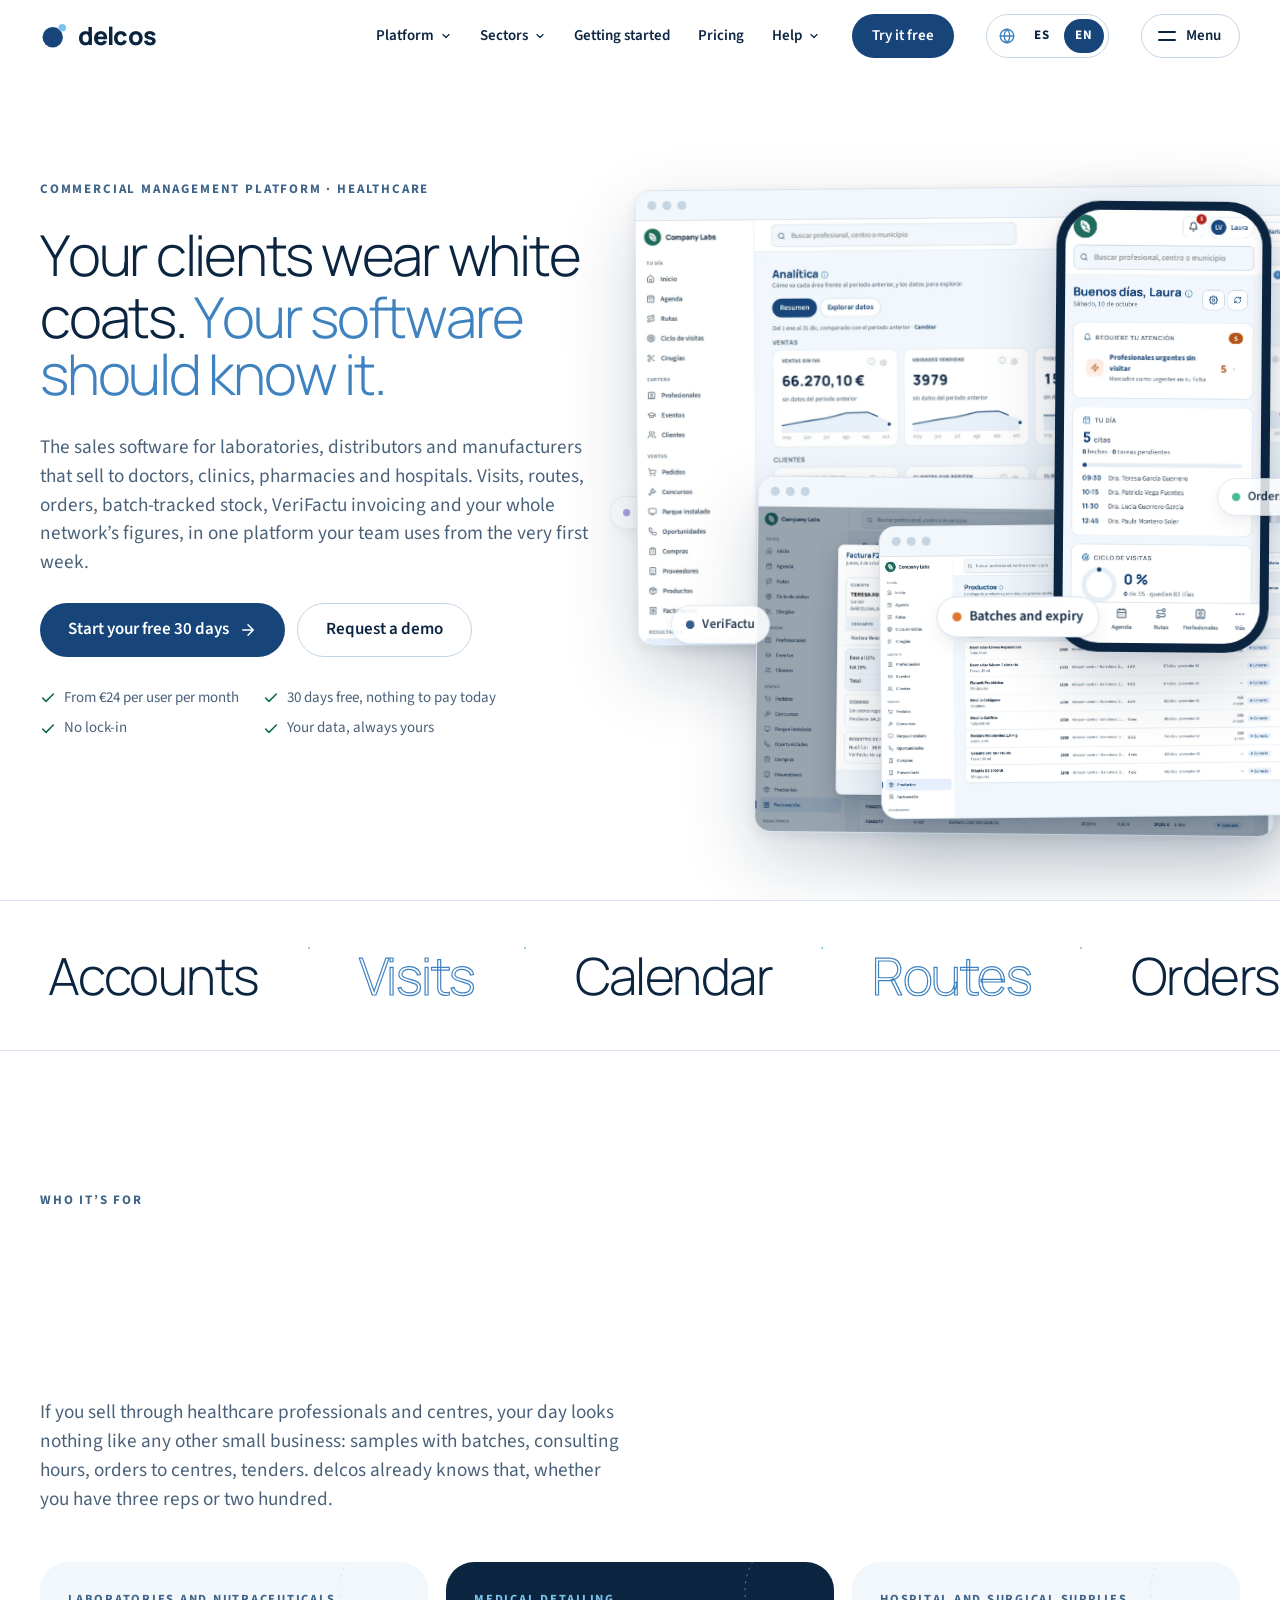
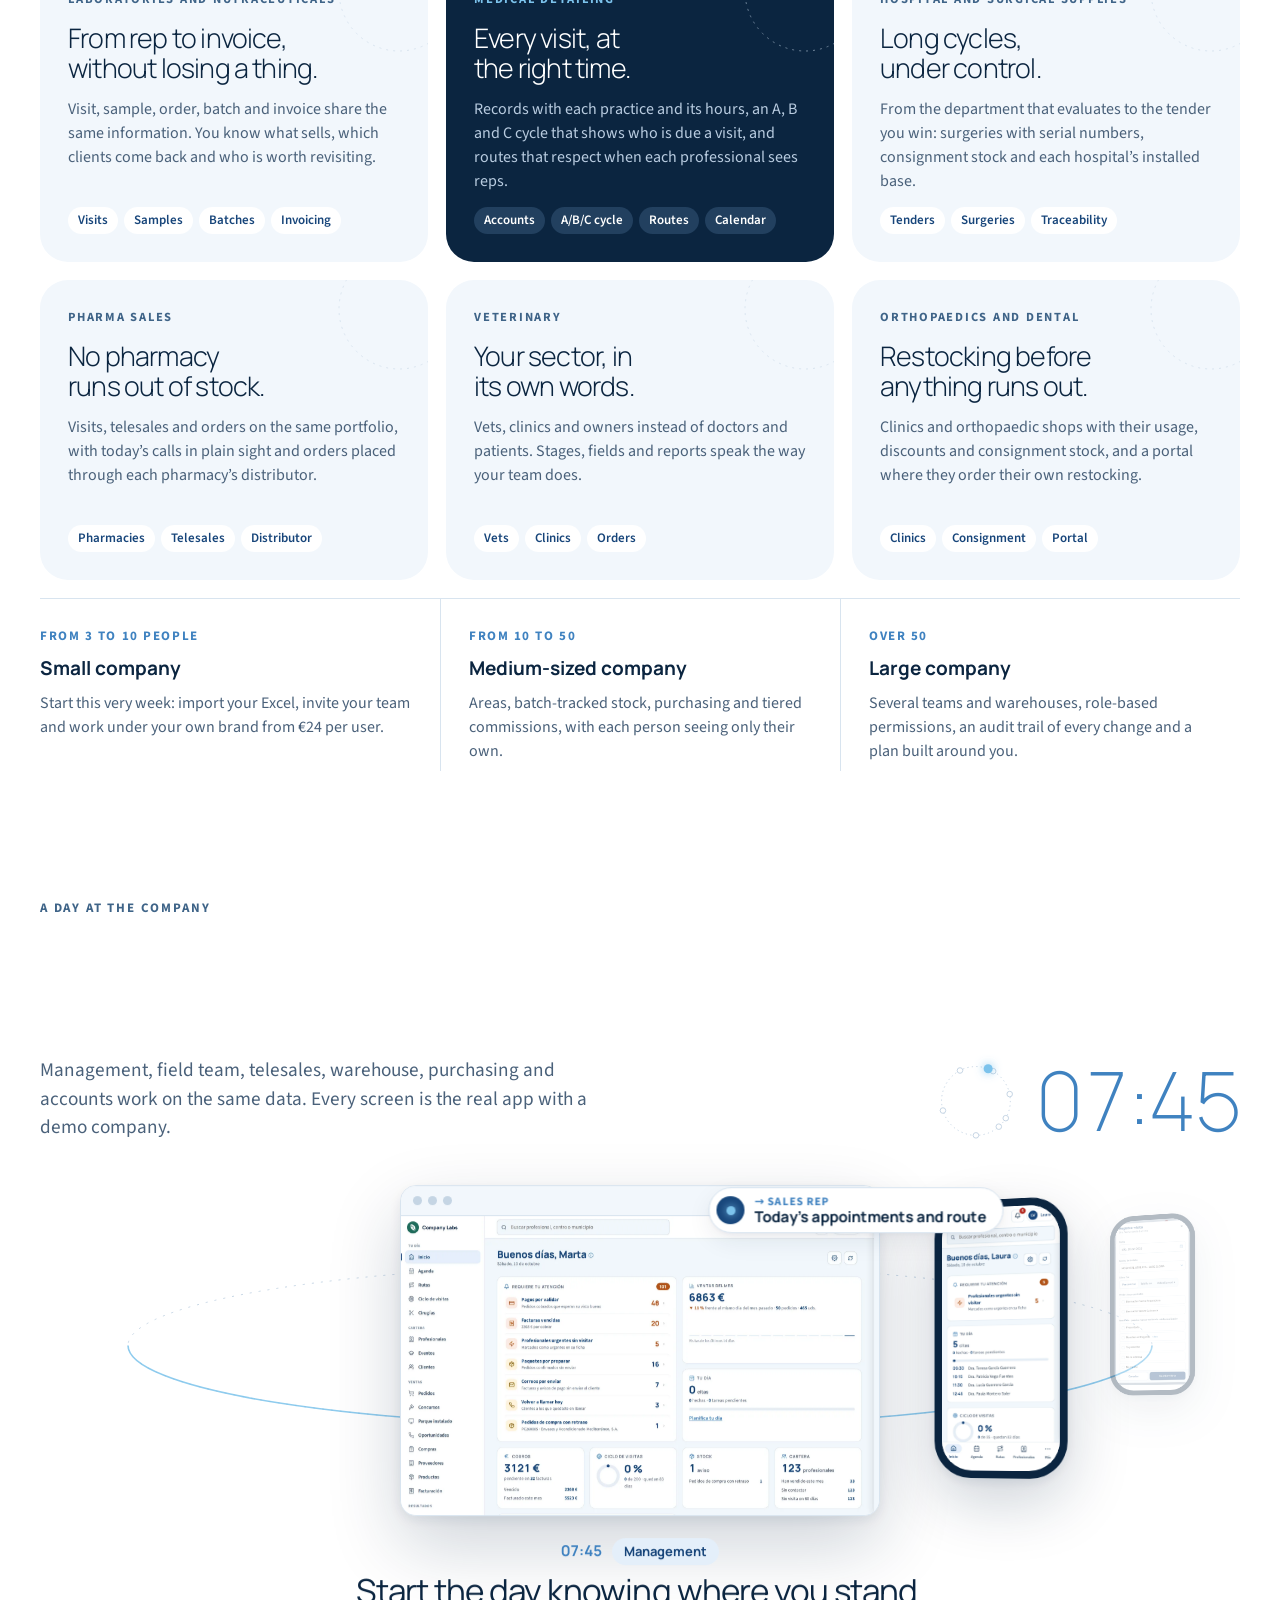
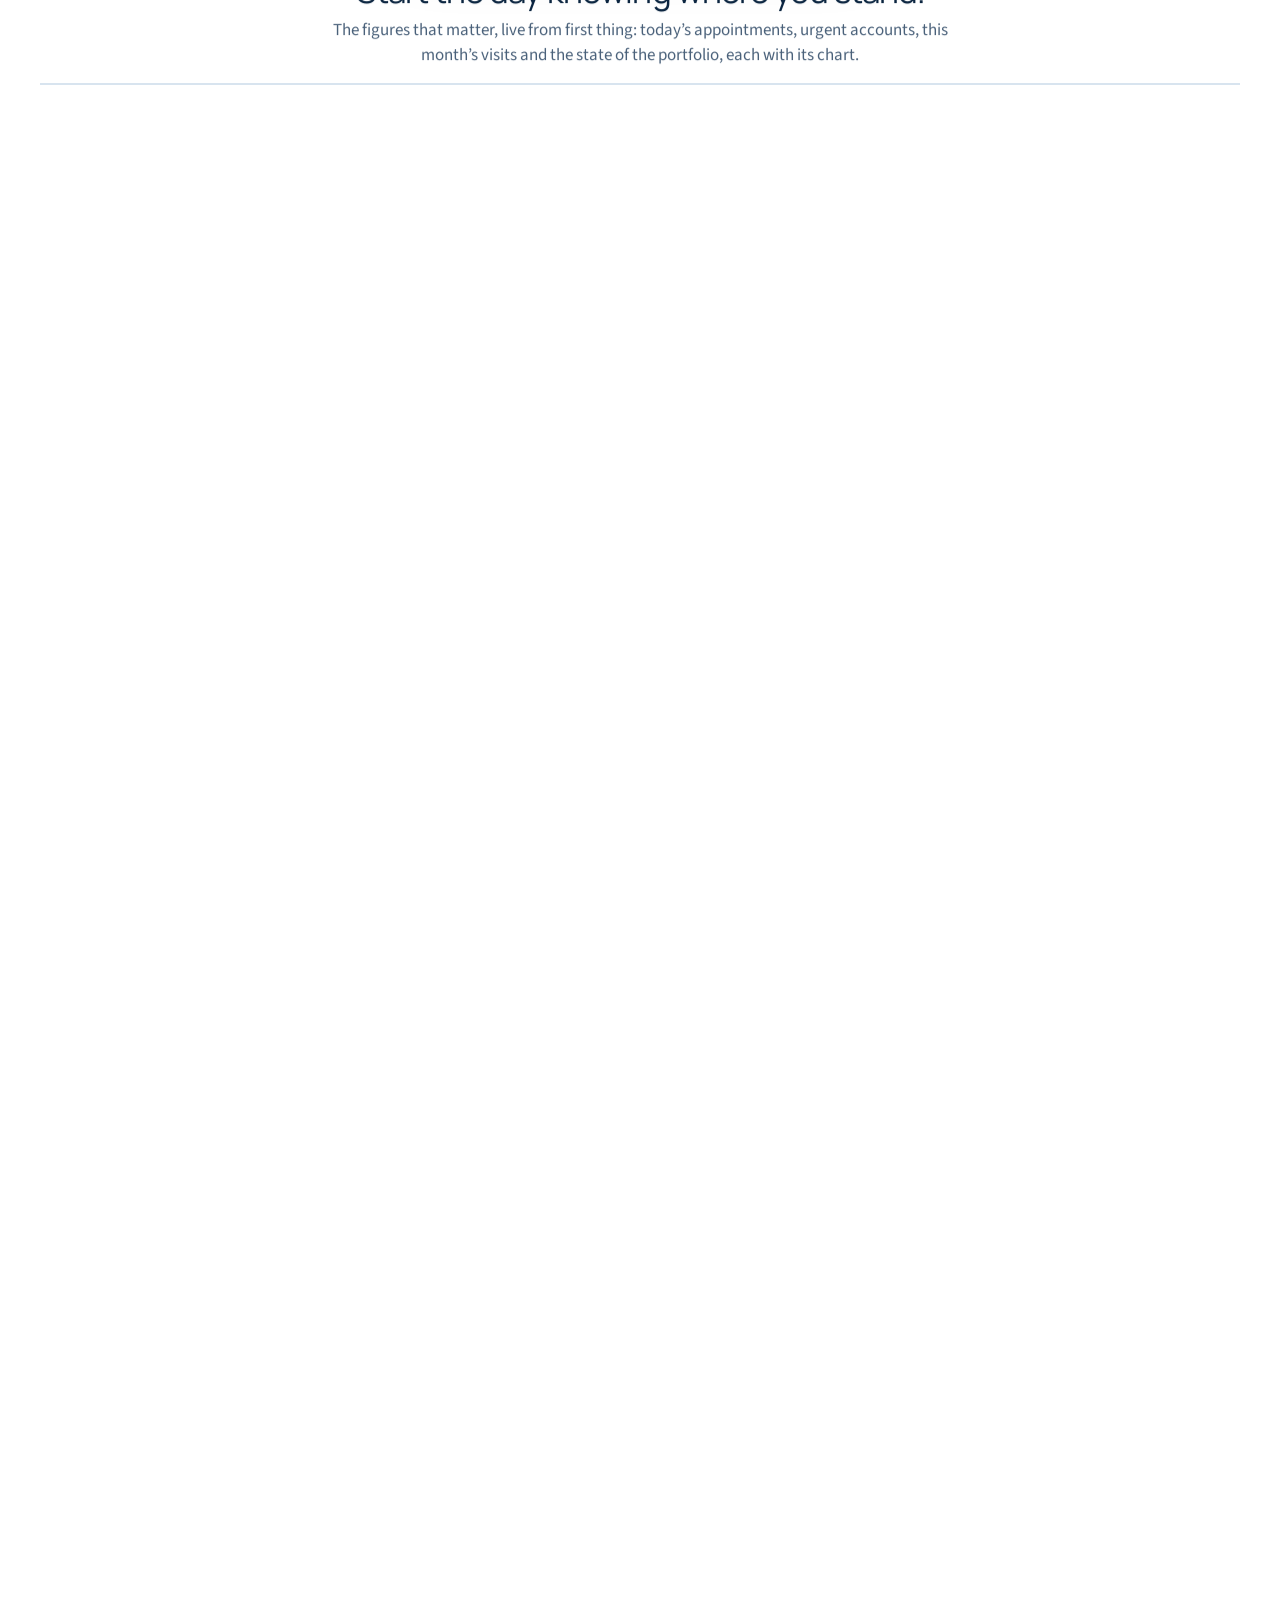
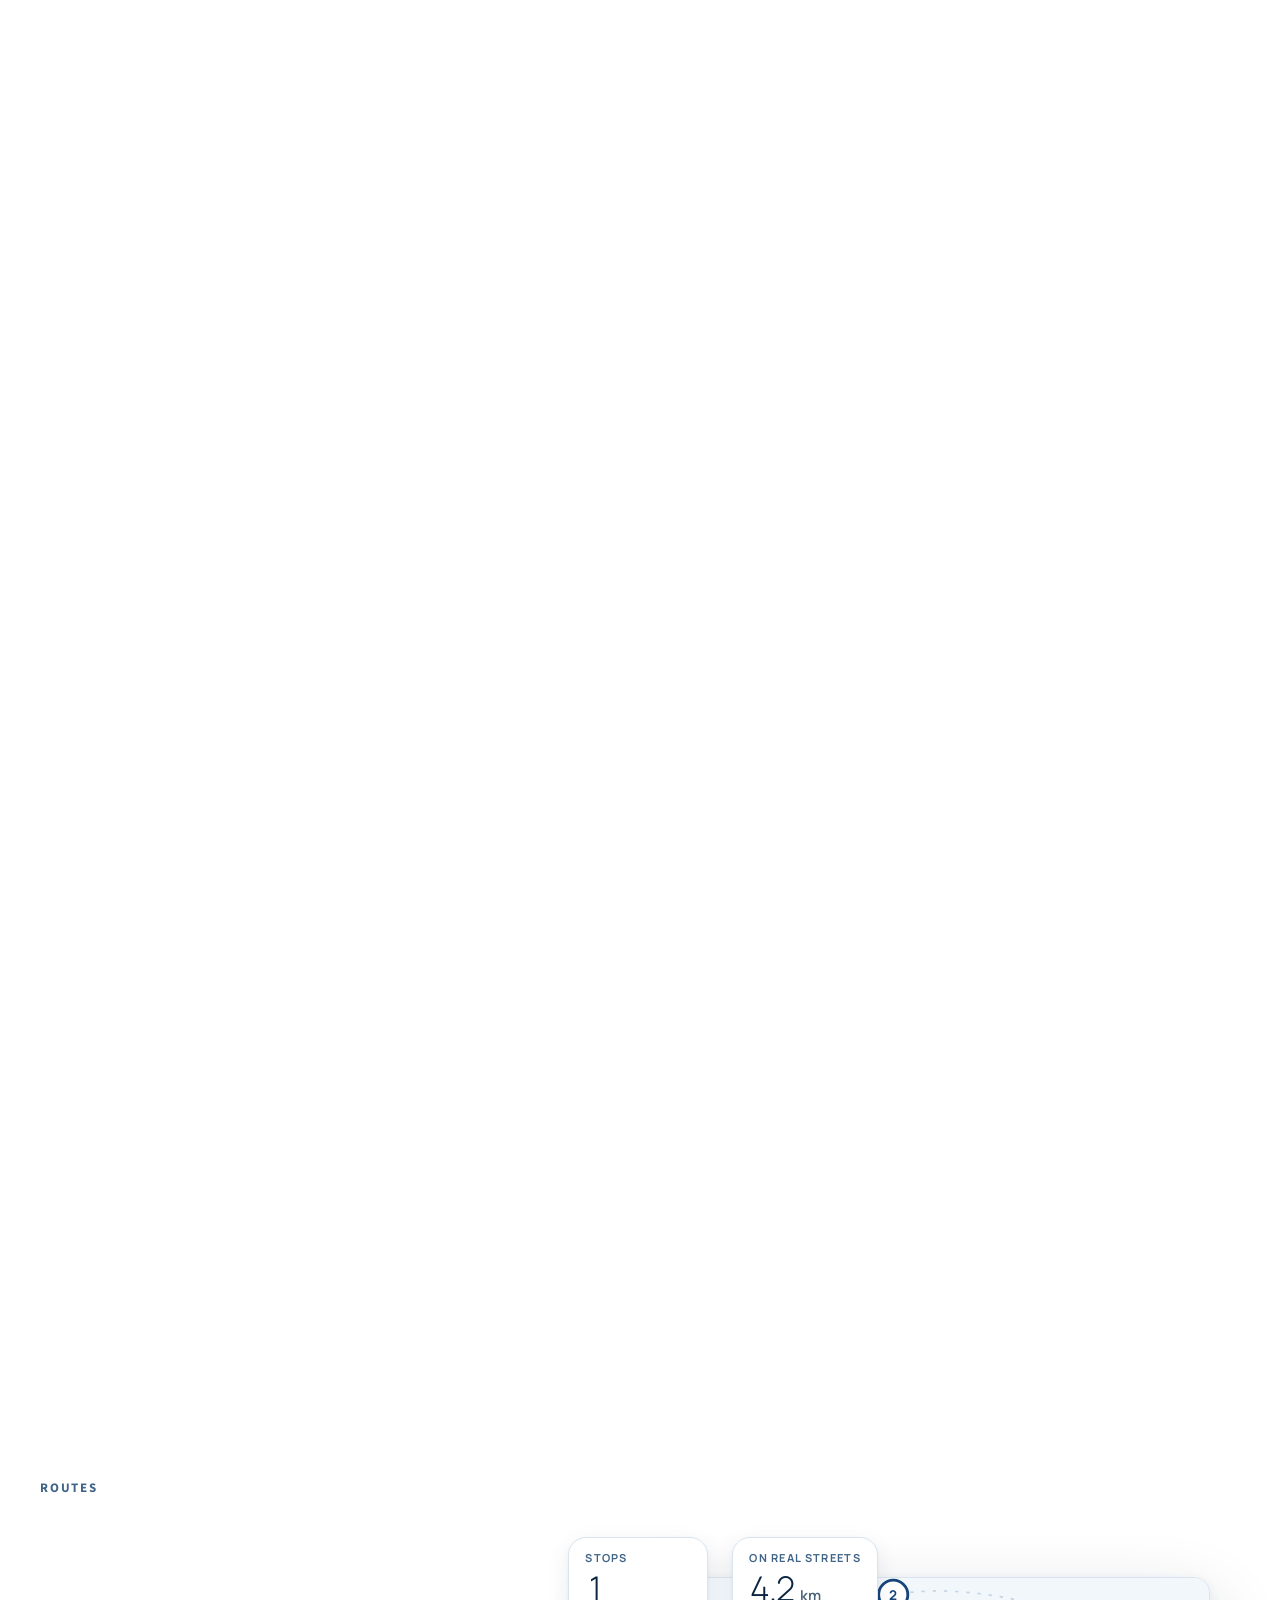
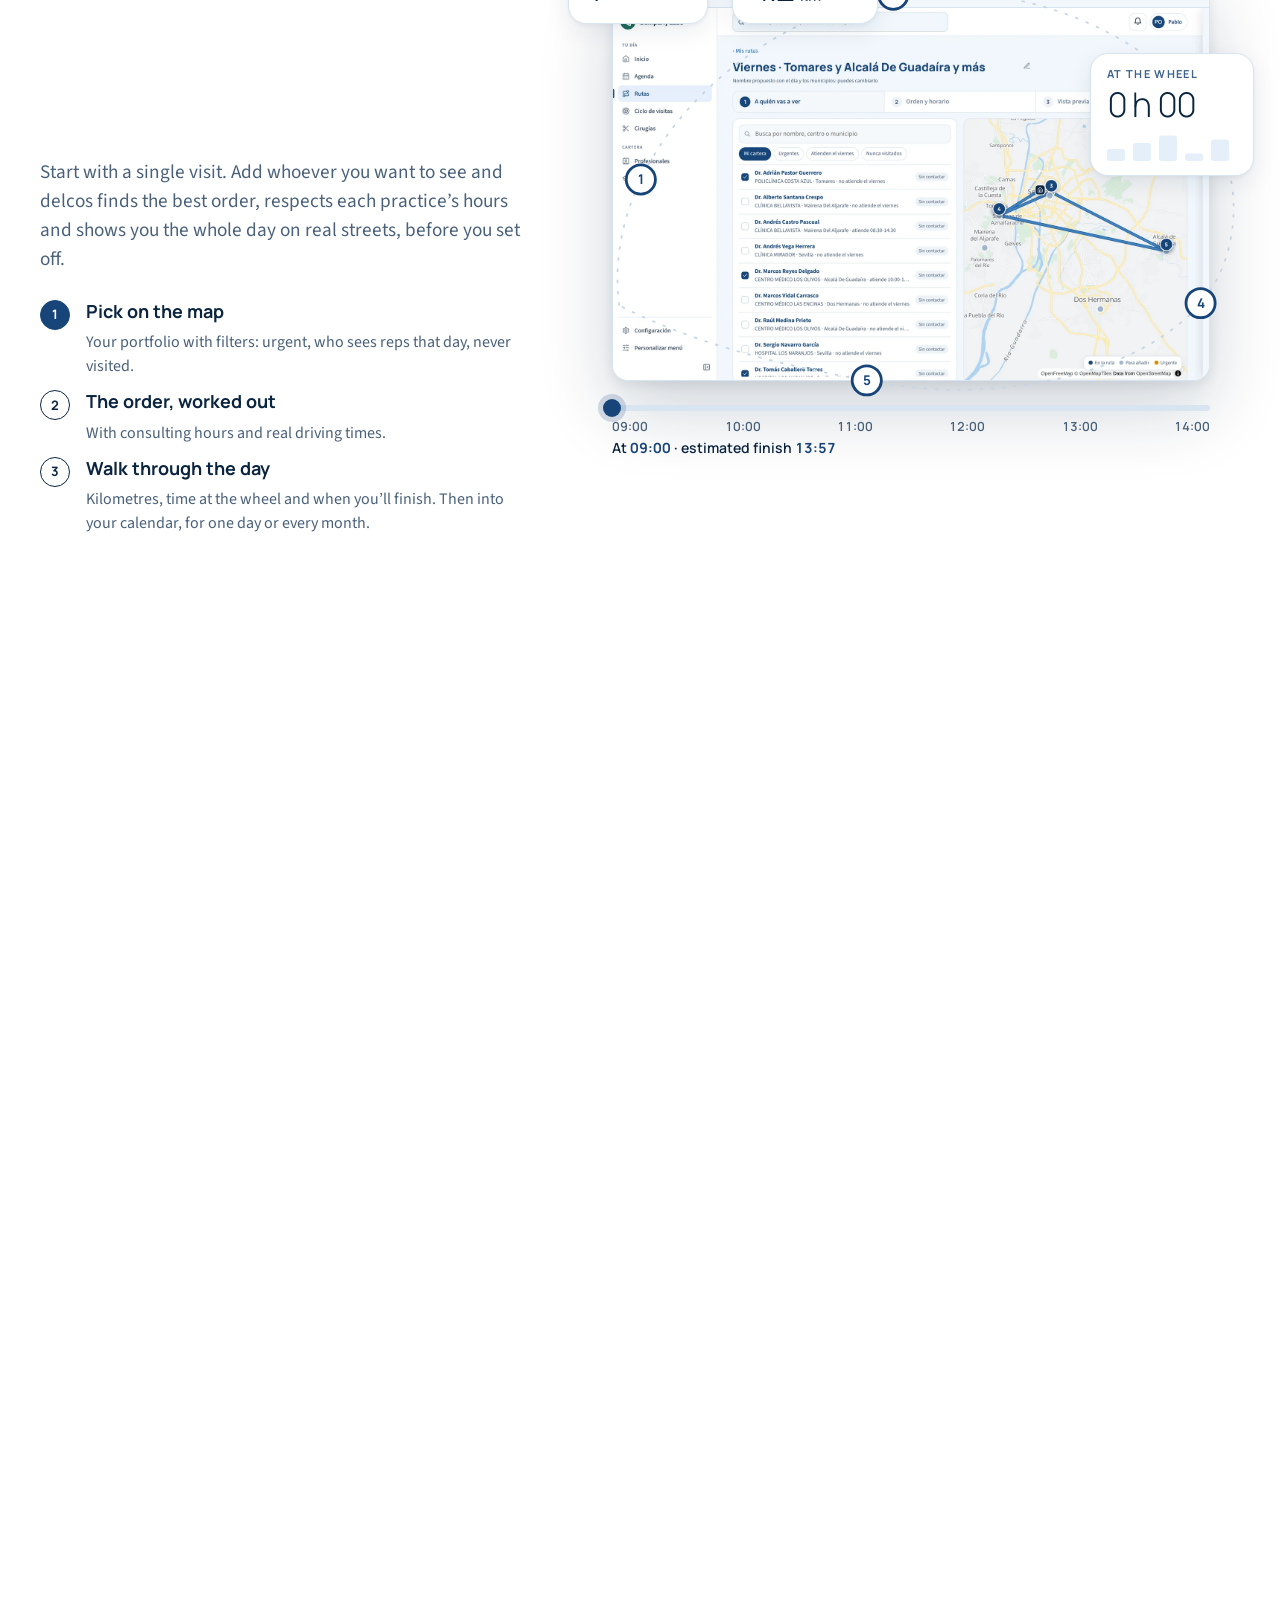
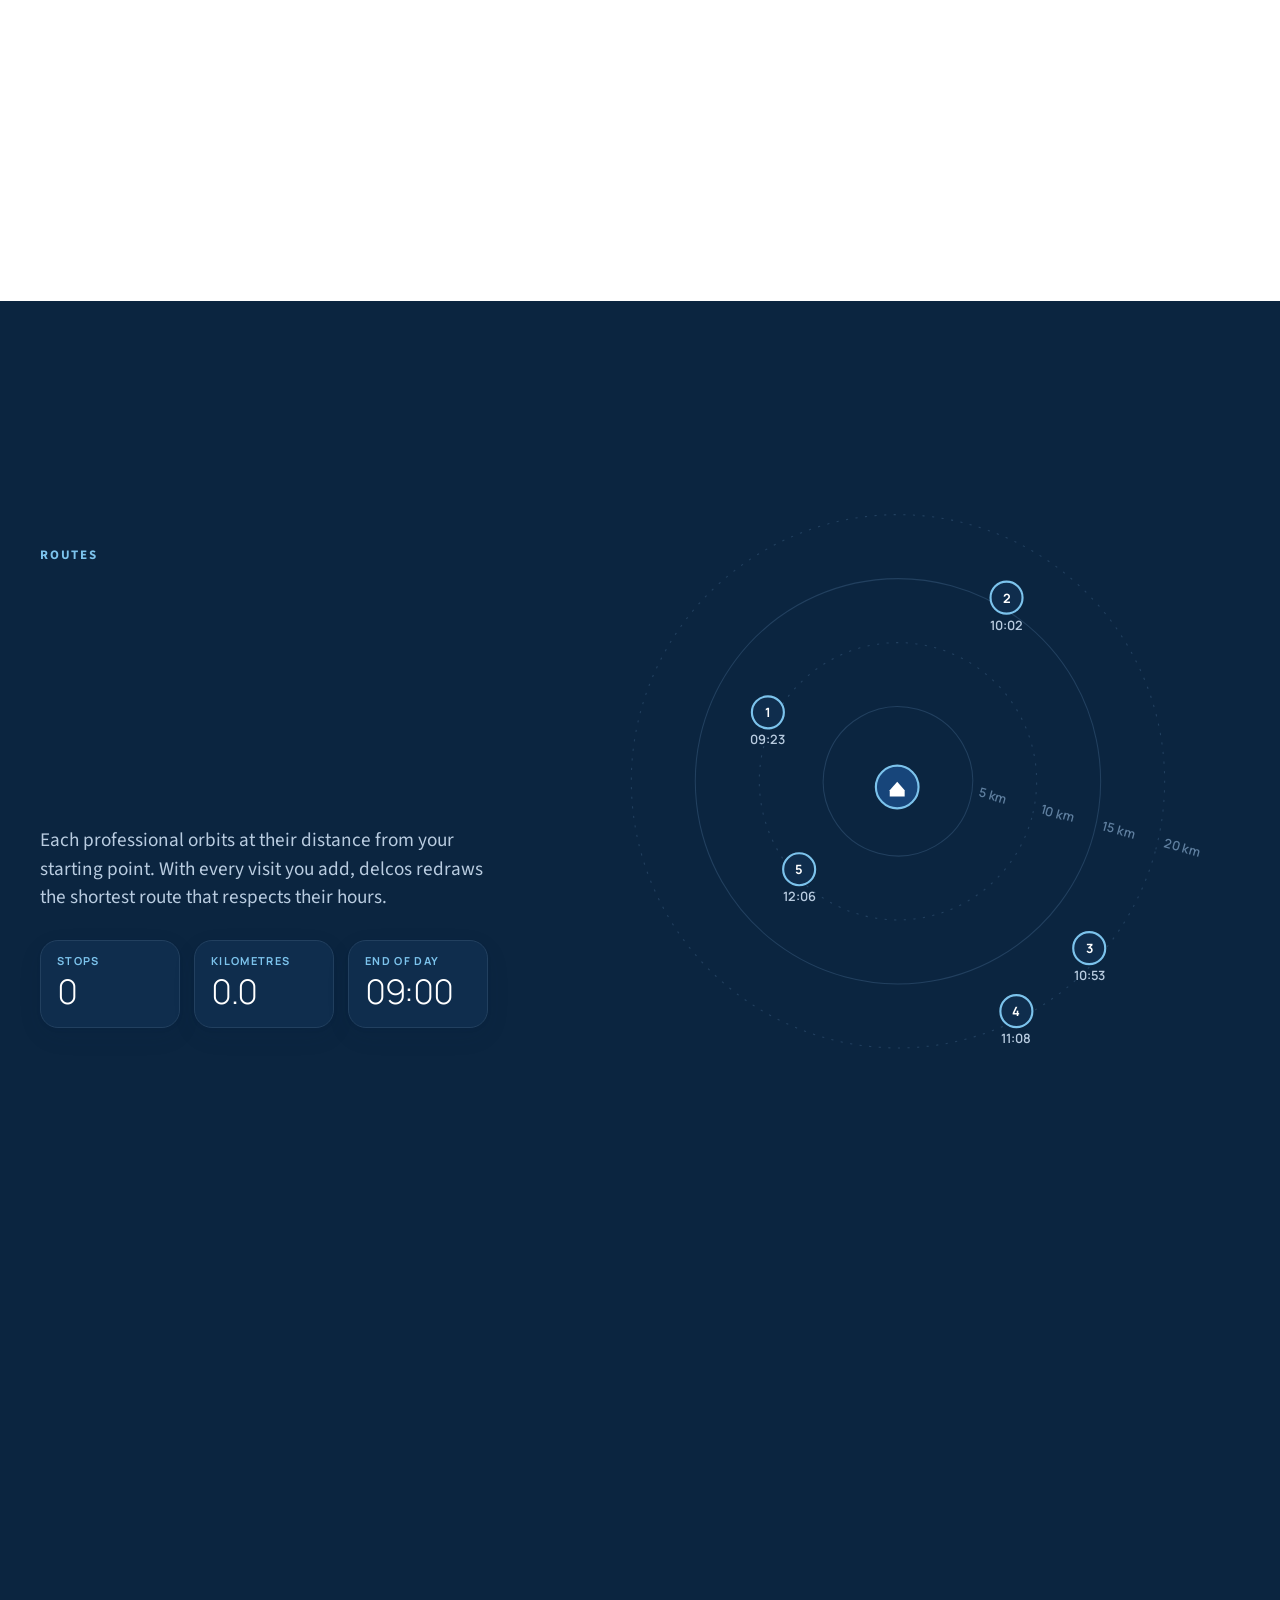
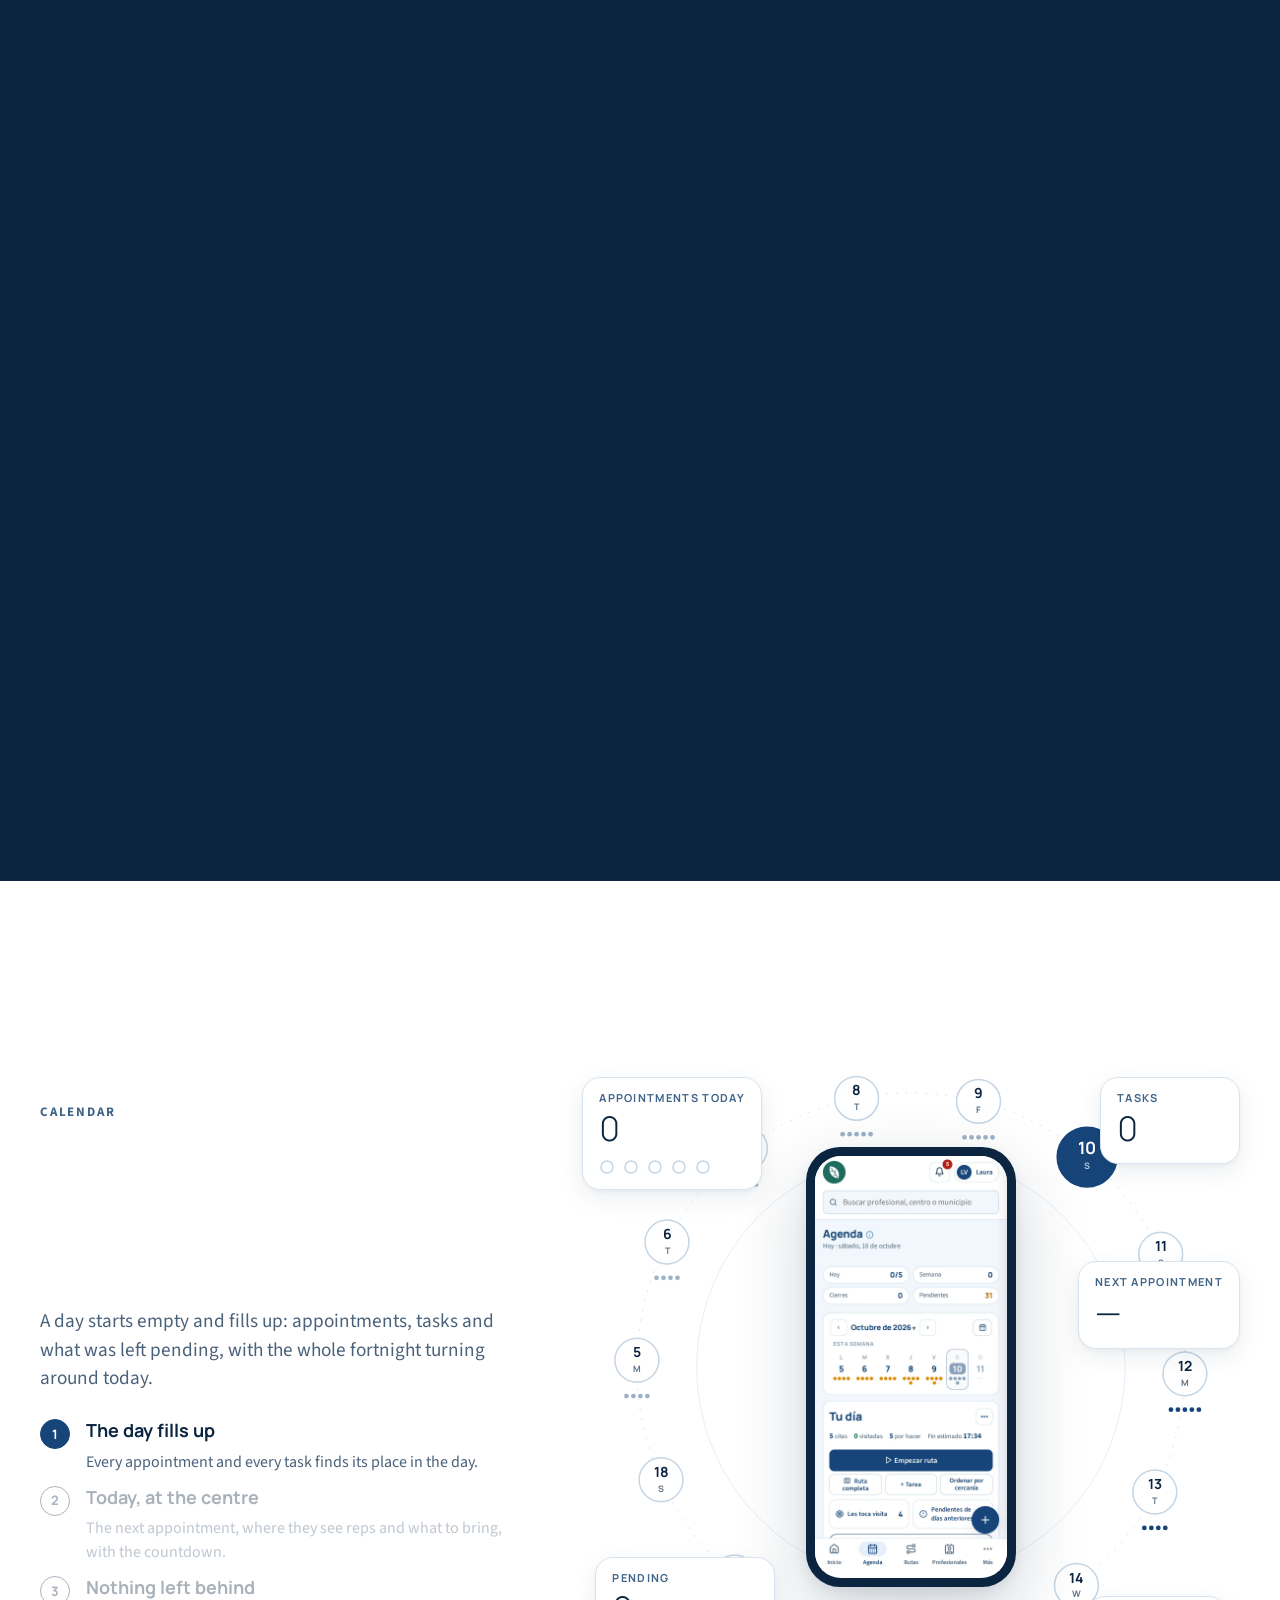
==== commit eb35b3a5: "Rutas y Agenda: el día que se crea, en órbita Cuatro secciones nuevas tras «Un día en la empresa», i" ====
--- a/en/index.html
+++ b/en/index.html
@@ -142,7 +142,7 @@
   .barra-cta{position:fixed;left:12px;right:12px;bottom:12px;z-index:37;display:flex;align-items:center;gap:14px;padding:8px 18px 8px 8px;border-radius:999px;
     background:var(--tinta);color:var(--blanco);box-shadow:var(--sombra-3);transform:translateY(140%);transition:transform .45s var(--ease-sal)}
   .barra-cta .boton{flex:1;height:48px;justify-content:center;background:var(--blanco);color:var(--tinta)}
-  .barra-cta .demo-l{color:var(--blanco)}
+  .barra-cta .demo-l{color:var(--blanco);min-height:44px;padding:0 6px;display:inline-flex;align-items:center}
   body.con-barra .barra-cta{transform:none}
   body.con-barra .arriba{bottom:84px}
   body.con-barra .aviso-idioma{bottom:84px}
@@ -774,6 +774,101 @@
   .rec-pasos li{opacity:1;transform:none}
   .razon::before{transform:scaleX(1)}
 }
+/* ================= Rutas y Agenda: el día que se crea, en órbita ================= */
+.orb{position:relative}
+.orb-carril{position:relative}
+.orb-escena{position:relative;height:100vh;display:flex;align-items:center;padding-top:72px;overflow:hidden}
+.orb-dos{display:grid;grid-template-columns:minmax(0,.85fr) minmax(0,1.15fr);gap:56px;align-items:center;width:100%}
+.orb-dos-b{grid-template-columns:minmax(0,.8fr) minmax(0,1.2fr)}
+.orb-txt .titular{margin:14px 0 18px}
+.orb-pasos{list-style:none;margin:26px 0 0;padding:0;display:grid;gap:12px}
+.orb-pasos li{display:grid;grid-template-columns:34px 1fr;gap:12px;opacity:.35;transition:opacity .4s var(--ease-sal)}
+.orb-pasos li.on{opacity:1}
+.orb-pasos .n{width:30px;height:30px;border-radius:50%;border:1.5px solid currentColor;display:grid;place-items:center;font:700 13px/1 var(--f-titulo)}
+.orb-pasos li.on .n{background:var(--marino);border-color:var(--marino);color:var(--blanco)}
+.orb-pasos b{font:700 18px/1.25 var(--f-titulo)}
+.orb-pasos p{margin:4px 0 0;color:var(--texto2);font-size:16px}
+.orb-lado{position:relative;padding:40px 30px 96px}
+.orb-svg{position:absolute;inset:-10px -30px 40px;width:calc(100% + 60px);height:calc(100% - 30px);z-index:5;overflow:visible;pointer-events:none}
+.orb-ord{position:relative;z-index:2}
+.orb .ordenador .vista{position:relative}
+.orb .ordenador .vista img{position:absolute;inset:0;width:100%;height:100%;object-fit:cover;object-position:top left;opacity:0;transition:opacity .6s var(--ease-sal)}
+.orb .ordenador .vista img.on{opacity:1}
+.orb-inst{position:absolute;z-index:6;background:var(--blanco);color:var(--tinta);border:1px solid var(--linea);border-radius:18px;box-shadow:var(--sombra-2);padding:14px 16px;min-width:140px}
+.orb-inst small{display:block;font:700 11px/1 var(--f-titulo);letter-spacing:.12em;text-transform:uppercase;color:#3F6488;margin-bottom:8px}
+.orb-inst b{font:300 34px/1 var(--f-titulo);letter-spacing:-.04em;font-variant-numeric:tabular-nums}
+.orb-inst b i{font-style:normal}
+.orb-inst b span{font-size:15px;font-weight:600;letter-spacing:0;margin-left:5px;color:var(--texto2)}
+.orb-inst svg{display:block;margin-top:10px}
+.orb-hacia{position:absolute;z-index:7;left:40px;bottom:124px;display:flex;gap:12px;align-items:center;background:var(--blanco);color:var(--tinta);border-radius:16px;box-shadow:var(--sombra-3);padding:12px 16px;border:1px solid var(--linea);white-space:nowrap;transition:opacity .4s}
+.orb-hacia .ic{width:38px;height:38px;border-radius:12px;background:var(--marino);display:grid;place-items:center;flex:none}
+.orb-hacia b{display:block;font:700 15px/1.2 var(--f-titulo)}
+.orb-hacia span{font-size:14px;color:var(--texto2)}
+/* la tarjeta que aparece al crear: «+ Visita añadida», «+ Cita», «+ Tarea» */
+.orb-nueva{position:absolute;z-index:8;left:50%;top:44%;transform:translate(-50%,-50%);pointer-events:none;display:flex;gap:10px;align-items:center;background:var(--marino);color:var(--blanco);border-radius:999px;padding:10px 18px 10px 12px;font:700 14px/1.2 var(--f-titulo);white-space:nowrap;box-shadow:var(--sombra-3);opacity:0}
+.orb-nueva i{font-style:normal;width:24px;height:24px;border-radius:50%;background:var(--celeste);color:var(--tinta);display:grid;place-items:center;font-size:16px}
+.orb-nueva small{font-weight:600;color:var(--en-tinta);font-size:13px}
+.orb-tiempo{position:absolute;z-index:6;left:30px;right:30px;bottom:22px}
+.orb-tiempo .pista{position:relative;height:6px;border-radius:99px;background:var(--linea)}
+.orb-tiempo .lleno{position:absolute;left:0;top:0;bottom:0;border-radius:99px;background:var(--marino);width:0}
+.orb-tiempo .bola{position:absolute;top:50%;width:18px;height:18px;margin:-9px 0 0 -9px;border-radius:50%;background:var(--marino);box-shadow:0 0 0 5px rgba(23,69,122,.18);left:0}
+.orb-tiempo .horas{display:flex;justify-content:space-between;font:600 12.5px/1 var(--f-titulo);color:var(--texto2);margin-top:10px;font-variant-numeric:tabular-nums}
+.orb-tiempo .ahora{font:600 14px/1 var(--f-titulo);margin-top:8px}
+.orb-tiempo .ahora b{color:var(--marino);font-variant-numeric:tabular-nums}
+@keyframes orbLate{0%{transform:scale(1);opacity:.6}70%{transform:scale(2.6);opacity:0}100%{opacity:0}}
+.orb-late{transform-box:fill-box;transform-origin:center;animation:orbLate 1.4s ease-out infinite}
+/* noche */
+.orb-fila{display:flex;gap:14px;margin-top:28px;flex-wrap:wrap}
+.orb-fila .orb-inst{position:relative}
+body.noche .orb-noche .orb-inst{background:#0F2D4D;border-color:var(--linea-t);color:var(--blanco)}
+body.noche .orb-noche .orb-inst small{color:var(--celeste)}
+.orb-lado-b{height:min(76vh,640px);padding:0}
+.orb-svg-b{width:100%;height:100%;overflow:visible}
+.orb-tel{position:absolute;right:-10px;bottom:-30px;width:200px;opacity:0}
+.orb-lado-a{height:min(80vh,660px);display:grid;place-items:center;padding:0}
+.orb-svg-a{position:absolute;inset:0;width:100%;height:100%;overflow:visible}
+.orb-tel-a{position:relative;z-index:3;width:210px}
+.orb .tel{border-radius:34px;padding:9px;background:var(--tinta);box-shadow:var(--sombra-3)}
+.orb .tel .pant{border-radius:26px;overflow:hidden;aspect-ratio:780/1688;background:var(--blanco)}
+.orb .tel img{width:100%;display:block}
+.orb-cab-b{display:flex;justify-content:space-between;gap:40px;align-items:end;flex-wrap:wrap}
+.orb-cab-b .titular{margin:14px 0 0}
+.orb-cab-b .entrada{max-width:40ch}
+.orb-zoom{position:relative;margin-top:30px;height:min(60vh,540px)}
+.orb-zoom > svg{position:absolute;inset:0;width:100%;height:100%;overflow:visible}
+.orb-ord-b{position:absolute;left:50%;top:50%;width:min(860px,72%);transform:translate(-50%,-50%) scale(.55);opacity:0;z-index:3}
+#ab-hacia,#ab-fin{opacity:0}
+#ab-hacia{left:auto;bottom:auto}
+.orb-noche{background:var(--tinta);color:var(--blanco)}
+.orb-noche .ojo{color:var(--celeste)}
+.orb-noche .titular{color:var(--blanco)}
+.orb-noche .titular em{color:var(--celeste)}
+.orb-noche .entrada{color:var(--en-tinta)}
+.orb-noche .orb-fila .orb-inst{background:#0F2D4D;border-color:var(--linea-t);color:var(--blanco)}
+.orb-noche .orb-fila .orb-inst small{color:var(--celeste)}
+/* móvil y tableta: sin escena fija; la animación se reproduce sola al llegar */
+@media (max-width:900px){
+  .orb-escena{position:relative;height:auto;padding:72px 0;overflow:visible}
+  .orb-dos,.orb-dos-b{grid-template-columns:minmax(0,1fr);gap:28px}
+  .orb-lado{padding:56px 0 96px}
+  .orb-svg{inset:10px -10px 60px;width:calc(100% + 20px)}
+  .orb-inst{padding:10px 12px;min-width:0;border-radius:14px}
+  .orb-inst b{font-size:24px}
+  .orb-inst small{font-size:10px;margin-bottom:6px}
+  .orb-inst svg{display:none}
+  .orb-lado .orb-inst[style*="left:150px"]{left:auto!important;right:-4px}
+  .orb-lado .orb-inst[style*="right:-14px"]{display:none}
+  .orb-hacia{left:8px;bottom:118px;padding:9px 12px}
+  .orb-hacia b{font-size:13.5px}.orb-hacia span{font-size:12.5px}
+  .orb-tiempo{left:0;right:0}
+  .orb-lado-b{height:auto;aspect-ratio:1}
+  .orb-tel{width:150px;right:0;bottom:-20px}
+  .orb-lado-a{height:auto;aspect-ratio:1;max-width:520px;margin:0 auto;width:100%}
+  .orb-tel-a{width:150px}
+  .orb-zoom{height:auto;aspect-ratio:4/3}
+  .orb-ord-b{width:96%}
+}
+@media (prefers-reduced-motion:reduce){.orb-late{animation:none}}
 </style>
 </head>
 <body>
@@ -903,6 +998,98 @@
   </div></div>
   <div class="escenario" id="escenario"><svg class="orbita-dia" id="orbita-dia" aria-hidden="true"><ellipse/><path class="frente"/><circle r="5"/></svg><div class="relevo" id="relevo" aria-hidden="true"><i></i><span><small></small><b></b></span></div></div>
   <div class="barra-dia" aria-hidden="true"><i id="barra-dia"></i></div>
+</section>
+
+<!-- Rutas y Agenda: el día que se crea, en órbita -->
+<section class="orb orb-claro" id="rutas" aria-label="Routes">
+  <div class="orb-carril" id="ra"><div class="orb-escena"><div class="wrap orb-dos">
+    <div class="orb-txt">
+      <div class="ojo">Routes</div>
+      <h2 class="titular" data-letras>Fewer kilometres. <em>More visits.</em></h2>
+      <p class="entrada">Start with a single visit. Add whoever you want to see and delcos finds the best order, respects each practice’s hours and shows you the whole day on real streets, before you set off.</p>
+      <ol class="orb-pasos" id="ra-pasos"><li><span class="n">1</span><div><b>Pick on the map</b><p>Your portfolio with filters: urgent, who sees reps that day, never visited.</p></div></li><li><span class="n">2</span><div><b>The order, worked out</b><p>With consulting hours and real driving times.</p></div></li><li><span class="n">3</span><div><b>Walk through the day</b><p>Kilometres, time at the wheel and when you’ll finish. Then into your calendar, for one day or every month.</p></div></li></ol>
+    </div>
+    <div class="orb-lado">
+      <svg class="orb-svg" id="ra-svg" viewBox="0 0 640 440" aria-hidden="true">
+        <path id="ra-camino" d="M60,330 C40,180 210,40 360,50 C520,60 640,170 600,290 C570,380 420,420 300,400 C190,382 120,360 60,330 Z" fill="none" stroke="#C5D5E4" stroke-width="1.5" stroke-dasharray="3 7"/>
+        <path id="ra-hecho" d="M60,330 C40,180 210,40 360,50 C520,60 640,170 600,290 C570,380 420,420 300,400 C190,382 120,360 60,330 Z" fill="none" stroke="#17457A" stroke-width="3" stroke-linecap="round"/>
+        <g id="ra-paradas"></g>
+        <g id="ra-sat"><path d="M0,0 L46,-16 A50,50 0 0 1 46,16 Z" fill="#7CC3EC" opacity=".35"/><circle r="11" fill="#17457A" stroke="#fff" stroke-width="3"/></g>
+      </svg>
+      <div class="ordenador orb-ord"><div class="barra"><i></i><i></i><i></i></div><div class="vista" id="ra-vista">
+        <img src="../capturas/labs_e_ruta_elegir.webp" alt="Routes, step 1: picking who to see on the map" width="1600" height="1000" loading="lazy" class="on">
+        <img src="../capturas/labs_e_rutas.webp" alt="Routes, step 3: preview of the day on real streets" width="1600" height="1000" loading="lazy">
+        <img src="../capturas/labs_e_mapa.webp" alt="Your day on the map" width="1600" height="1000" loading="lazy">
+      </div></div>
+      <div class="orb-inst" style="left:-14px;top:0"><small>Stops</small><b id="ra-n">0</b></div>
+      <div class="orb-inst" style="left:150px;top:0"><small>On real streets</small><b><i id="ra-km">0</i><span>km</span></b></div>
+      <div class="orb-inst" style="right:-14px;top:116px"><small>At the wheel</small><b id="ra-volante">0 h 00</b><svg width="130" height="26" viewBox="0 0 130 26"><g id="ra-barras"></g></svg></div>
+      <div class="orb-hacia" id="ra-hacia"><span class="ic"><svg width="20" height="20" viewBox="0 0 24 24" fill="none" stroke="#fff" stroke-width="2" stroke-linecap="round" aria-hidden="true"><path d="M5 17h14M6 17l1.5-5h9L18 17M8 12l1-3h6l1 3"/><circle cx="8" cy="17" r="1.6"/><circle cx="16" cy="17" r="1.6"/></svg></span><div><b id="ra-hacia-t"></b><span id="ra-hacia-s"></span></div></div>
+      <div class="orb-nueva" id="ra-nueva"></div>
+      <div class="orb-tiempo"><div class="pista"><div class="lleno" id="ra-lleno"></div><div class="bola" id="ra-bola"></div></div>
+        <div class="horas"><span>09:00</span><span>10:00</span><span>11:00</span><span>12:00</span><span>13:00</span><span>14:00</span></div>
+        <div class="ahora">At <b id="ra-hora">09:00</b> · estimated finish <b>13:57</b></div></div>
+    </div>
+  </div></div></div>
+</section>
+<section class="orb orb-noche" id="rutas-orbita" data-noche aria-label="Routes">
+  <div class="orb-carril" id="rb"><div class="orb-escena"><div class="wrap orb-dos orb-dos-b">
+    <div class="orb-txt">
+      <div class="ojo">Routes</div>
+      <h2 class="titular" data-letras>Your route grows. <em>So does your day.</em></h2>
+      <p class="entrada">Each professional orbits at their distance from your starting point. With every visit you add, delcos redraws the shortest route that respects their hours.</p>
+      <div class="orb-fila">
+        <div class="orb-inst"><small>Stops</small><b id="rb-n">0</b></div>
+        <div class="orb-inst"><small>Kilometres</small><b id="rb-km">0</b></div>
+        <div class="orb-inst"><small>End of day</small><b id="rb-fin">09:00</b></div>
+      </div>
+    </div>
+    <div class="orb-lado orb-lado-b">
+      <svg class="orb-svg-b" id="rb-svg" viewBox="-320 -300 640 600" aria-hidden="true">
+        <g id="rb-anillos"></g><path id="rb-ruta" fill="none" stroke="#7CC3EC" stroke-width="3" stroke-linecap="round" stroke-linejoin="round"/>
+        <g id="rb-paradas"></g>
+        <g><circle r="20" fill="#17457A" stroke="#7CC3EC" stroke-width="2"/><path d="M-7,3 L0,-5 L7,3 V9 H-7 Z" fill="#fff"/></g>
+        <g id="rb-sat"><circle r="9" fill="#fff"/><circle r="16" fill="none" stroke="#7CC3EC" stroke-width="2" opacity=".6"/></g>
+      </svg>
+      <div class="tel orb-tel" id="rb-tel"><div class="pant"><img src="../capturas/labs_m_rutas.webp" alt="Routes on the phone" width="780" height="1688" loading="lazy"></div></div>
+    </div>
+  </div></div></div>
+</section>
+<section class="orb orb-claro" id="agenda" aria-label="Calendar">
+  <div class="orb-carril" id="aa"><div class="orb-escena"><div class="wrap orb-dos">
+    <div class="orb-txt">
+      <div class="ojo">Calendar</div>
+      <h2 class="titular" data-letras>The whole week. <em>One glance.</em></h2>
+      <p class="entrada">A day starts empty and fills up: appointments, tasks and what was left pending, with the whole fortnight turning around today.</p>
+      <ol class="orb-pasos" id="aa-pasos"><li><span class="n">1</span><div><b>The day fills up</b><p>Every appointment and every task finds its place in the day.</p></div></li><li><span class="n">2</span><div><b>Today, at the centre</b><p>The next appointment, where they see reps and what to bring, with the countdown.</p></div></li><li><span class="n">3</span><div><b>Nothing left behind</b><p>Pending items from earlier days and who is due a visit this cycle.</p></div></li></ol>
+    </div>
+    <div class="orb-lado orb-lado-a">
+      <svg class="orb-svg-a" id="aa-svg" viewBox="-330 -330 660 660" aria-hidden="true">
+        <circle r="275" fill="none" stroke="#D8E4EF" stroke-dasharray="2 8"/><circle r="215" fill="none" stroke="#E4EFFA"/><g id="aa-dias"></g>
+      </svg>
+      <div class="tel orb-tel-a"><div class="pant"><img src="../capturas/labs_m_agenda.webp" alt="Calendar on the phone" width="780" height="1688" loading="lazy"></div></div>
+      <div class="orb-inst" style="left:0;top:6%"><small>Appointments today</small><b id="aa-citas">0</b><svg width="130" height="16" viewBox="0 0 130 16"><g id="aa-puntos"></g></svg></div>
+      <div class="orb-inst" style="right:0;top:6%"><small>Tasks</small><b id="aa-tareas">0</b></div>
+      <div class="orb-inst" style="right:0;top:34%"><small>Next appointment</small><b id="aa-cuenta">—</b></div>
+      <div class="orb-inst" style="left:2%;bottom:8%"><small>Pending</small><b><i id="aa-pend">0</i><span>from earlier days</span></b></div>
+      <div class="orb-inst" style="right:2%;bottom:2%"><small>Due a visit</small><b><i id="aa-toca">0</i><span>this cycle</span></b></div>
+      <div class="orb-nueva" id="aa-nueva"></div>
+    </div>
+  </div></div></div>
+</section>
+<section class="orb orb-noche" id="agenda-zoom" data-noche aria-label="Calendar">
+  <div class="orb-carril orb-carril-c" id="ab"><div class="orb-escena"><div class="wrap">
+    <div class="orb-cab-b">
+      <div><div class="ojo">Calendar</div><h2 class="titular" data-letras>From the month <em>to the minute.</em></h2></div>
+      <p class="entrada">Zoom in without changing screens: the fortnight, the day with its finish time and the next visit, in sight of the whole team.</p>
+    </div>
+    <div class="orb-zoom">
+      <svg id="ab-svg" viewBox="0 0 1200 520" preserveAspectRatio="xMidYMid meet" aria-hidden="true"><g id="ab-orbitas"></g></svg>
+      <div class="ordenador orb-ord-b" id="ab-ord"><div class="barra"><i></i><i></i><i></i></div><div class="vista"><img class="on" src="../capturas/labs_e_agenda.webp" alt="Calendar: the fortnight and Your day" width="1600" height="1000" loading="lazy"></div></div>
+      <div class="orb-hacia" id="ab-hacia" style="right:3%;top:4%"><span class="ic"><svg width="20" height="20" viewBox="0 0 24 24" fill="none" stroke="#fff" stroke-width="2" stroke-linecap="round" aria-hidden="true"><circle cx="12" cy="12" r="8"/><path d="M12 8v4l3 2"/></svg></span><div><b>Next: 09:30</b><span id="ab-cuenta"></span></div></div>
+      <div class="orb-inst" id="ab-fin" style="left:2%;bottom:4%"><small>Estimated finish</small><b>17:34</b></div>
+    </div>
+  </div></div></div>
 </section>
 
 <!-- 3 · Módulos -->
@@ -1870,6 +2057,162 @@
 
 /* ================= cierre: el planeta llega desde lejos y se queda en órbita ================= */
 gsap.fromTo('.cierre .orbita', { scale: .25, rotate: -160, y: 120 }, { scale: 1, rotate: 0, y: 0, ease: 'none', scrollTrigger: { trigger: '.cierre', start: 'top bottom', end: 'top 25%', scrub: 1 } });
+/* ================= Rutas y Agenda: el día que se crea, en órbita ================= */
+(() => {
+  const EN = document.documentElement.lang === 'en';
+  const NS = 'http://www.w3.org/2000/svg';
+  const el = (tag, at, padre) => { const e = document.createElementNS(NS, tag); for (const k in at) e.setAttribute(k, at[k]); padre && padre.appendChild(e); return e; };
+  const hh = m => String(Math.floor(m / 60)).padStart(2, '0') + ':' + String(Math.round(m % 60)).padStart(2, '0');
+  const lerp = (a, b, t) => a + (b - a) * t, cl = (x, a = 0, b = 1) => Math.max(a, Math.min(b, x));
+  const num = (x, d = 0) => x.toFixed(d).replace('.', EN ? '.' : ',');
+  const dur = m => Math.floor(m / 60) + ' h ' + String(Math.round(m % 60)).padStart(2, '0');
+  const nueva = (caja, texto, sub) => { caja.innerHTML = '<i>+</i><span>' + texto + (sub ? ' <small>' + sub + '</small>' : '') + '</span>';
+    gsap.killTweensOf(caja); gsap.fromTo(caja, { opacity: 0, y: 14, scale: .92 }, { opacity: 1, y: 0, scale: 1, duration: .35, ease: 'back.out(2)' });
+    gsap.to(caja, { opacity: 0, y: -18, duration: .5, delay: .9, ease: 'power2.in' }); };
+  // En el ordenador la escena se queda fija y avanza con el desplazamiento; en el móvil se reproduce sola al llegar
+  const escena = (id, fn) => {
+    if (QUIETO) { fn(1); return; }
+    if (ESCRITORIO) { const c = $(id); ScrollTrigger.create({ trigger: c, pin: c.querySelector('.orb-escena'), start: 'top top', end: c.classList.contains('orb-carril-c') ? '+=200%' : '+=320%', scrub: .4, onUpdate: s => fn(s.progress) }); fn(0); return; }
+    const o = { p: 0 }; fn(0);
+    gsap.to(o, { p: 1, duration: 7, ease: 'none', onUpdate: () => fn(o.p), scrollTrigger: { trigger: id, start: 'top 65%' } });
+  };
+
+  /* ---------- Rutas A: de una visita al día entero, y el satélite lo recorre ---------- */
+  (() => {
+    const camino = $('#ra-camino'), hecho = $('#ra-hecho'), L = camino.getTotalLength(), sat = $('#ra-sat');
+    hecho.style.strokeDasharray = L;
+    const PAR = [[.08, '09:23', 'Dra. Alba Nieto', '4,2 km', 4.2], [.28, '10:02', 'Dr. Tomás Caballero', '11,8 km', 16], [.48, '10:53', 'Dr. Marcos Reyes', '19,5 km', 35.5], [.62, '11:08', 'Dra. Cristina Pascual', '0,4 km', 35.9], [.84, '12:06', 'Dr. Adrián Pastor', '28,3 km', 64.2]];
+    const g = $('#ra-paradas');
+    const nodos = PAR.map(([t], i) => { const p = camino.getPointAtLength(t * L), n = el('g', { transform: 'translate(' + p.x + ',' + p.y + ')', opacity: 0 }, g);
+      el('circle', { r: 16, fill: '#7CC3EC', opacity: 0 }, n); el('circle', { r: 13, fill: '#fff', stroke: '#17457A', 'stroke-width': 2.5 }, n);
+      const tx = el('text', { 'text-anchor': 'middle', 'dominant-baseline': 'central', 'font-family': 'Manrope', 'font-weight': 700, 'font-size': 12, fill: '#17457A' }, n); tx.textContent = i + 1; return n; });
+    const barras = $('#ra-barras'); [24, 36, 51, 15, 43].forEach((v, i) => el('rect', { x: i * 26, y: 26 - v / 2, width: 18, height: v / 2, rx: 3, fill: '#E4EFFA' }, barras));
+    const imgs = $$('#ra-vista img'), pasos = $$('#ra-pasos li'), caja = $('#ra-nueva');
+    let vistas = 0;
+    escena('#ra', p => {
+      // 1 · creación (0–0,34): las paradas llegan una a una
+      const n = Math.min(5, Math.floor(cl(p / .34) * 5.999) + (p > 0.02 ? 1 : 0) - (p > 0.02 ? 0 : 0));
+      const visibles = p < .02 ? 1 : Math.min(5, 1 + Math.floor(cl((p - .02) / .32) * 4.999));
+      if (visibles > vistas && p < .4) { const s = PAR[visibles - 1]; nueva(caja, (EN ? 'Visit added: ' : 'Visita añadida: ') + s[2], s[1]); }
+      vistas = visibles;
+      nodos.forEach((nd, i) => { nd.setAttribute('opacity', i < visibles ? 1 : 0); });
+      $('#ra-n').textContent = visibles;
+      // 2 · el orden (0,34–0,55): la órbita se traza entre las paradas
+      const traza = cl((p - .34) / .21);
+      // 3 · el recorrido (0,55–1): el satélite sale y el tiempo avanza
+      const t = cl((p - .55) / .43);
+      const fase = p < .34 ? 0 : p < .55 ? 1 : 2;
+      imgs.forEach((im, i) => im.classList.toggle('on', i === fase)); pasos.forEach((li, i) => li.classList.toggle('on', i <= fase));
+      hecho.style.strokeDashoffset = L * (1 - Math.max(traza * .999, 0));
+      hecho.setAttribute('stroke', t > 0 ? '#9DB3C8' : '#17457A');
+      const pt = camino.getPointAtLength(t * L), pt2 = camino.getPointAtLength(Math.min(L, t * L + 2));
+      sat.setAttribute('transform', 'translate(' + pt.x + ',' + pt.y + ') rotate(' + (Math.atan2(pt2.y - pt.y, pt2.x - pt.x) * 180 / Math.PI) + ')');
+      sat.style.opacity = traza > .98 ? 1 : 0;
+      let sig = t > 0 ? PAR.findIndex(x => x[0] > t) : 0; if (sig < 0) sig = PAR.length;
+      nodos.forEach((nd, i) => { const c = nd.children, h = t > 0 && i < sig;
+        c[1].setAttribute('fill', h ? '#9DB3C8' : '#fff'); c[1].setAttribute('stroke', h ? '#9DB3C8' : '#17457A'); c[2].setAttribute('fill', h ? '#fff' : '#17457A');
+        c[0].classList.toggle('orb-late', t > 0 && i === sig); });
+      const kmTotal = PAR[visibles - 1][4];
+      $('#ra-km').textContent = num(t > 0 ? lerp(0, 82.3, t) : kmTotal * (fase ? lerp(1, 82.3 / 64.2, traza) : 1), 1);
+      $('#ra-hora').textContent = hh(lerp(540, 837, t));
+      const pc = t * (837 - 540) / 300 * 100; $('#ra-lleno').style.width = pc + '%'; $('#ra-bola').style.left = pc + '%';
+      $('#ra-volante').textContent = dur(128 * t);
+      [...barras.children].forEach((r, i) => r.setAttribute('fill', t > 0 && i < sig ? '#17457A' : '#E4EFFA'));
+      const hacia = $('#ra-hacia'); hacia.style.opacity = t > 0 ? 1 : 0;
+      const s = PAR[Math.min(sig, PAR.length - 1)];
+      $('#ra-hacia-t').textContent = sig >= PAR.length ? (EN ? 'Last visit done' : 'Última visita terminada') : (EN ? 'Heading to ' : 'Hacia ') + s[2];
+      $('#ra-hacia-s').textContent = sig >= PAR.length ? (EN ? 'Finish around 13:57' : 'Fin hacia las 13:57') : (EN ? 'Arriving around ' : 'Llegas hacia las ') + s[1] + ' · ' + s[3];
+    });
+  })();
+
+  /* ---------- Rutas B: la ruta crece de órbita en órbita ---------- */
+  (() => {
+    const an = $('#rb-anillos');
+    [70, 130, 190, 250].forEach((r, i) => { el('circle', { r, fill: 'none', stroke: '#22405F', 'stroke-dasharray': i % 2 ? '2 7' : 'none' }, an);
+      const t = el('text', { x: r + 6, y: -6, fill: '#5F7F9F', 'font-family': 'Manrope', 'font-size': 12, 'font-weight': 600 }, an); t.textContent = (5 * (i + 1)) + ' km'; });
+    const P = [[140, -150, '09:23', 4.2], [205, -60, '10:02', 16], [235, 40, '10:53', 35.5], [238, 62, '11:08', 35.9], [120, 140, '12:06', 64.2]].map(([r, a, h, km]) => ({ x: r * Math.cos(a * Math.PI / 180), y: r * Math.sin(a * Math.PI / 180), h, km }));
+    const pts = [{ x: 0, y: 0 }, ...P, { x: 0, y: 0 }];
+    let d = 'M0,0'; const cortes = [0];
+    const ruta = $('#rb-ruta');
+    for (let i = 1; i < pts.length; i++) { const a = pts[i - 1], b = pts[i], mx = (a.x + b.x) / 2, my = (a.y + b.y) / 2, k = .35;
+      d += ' Q' + (mx - (b.y - a.y) * k) + ',' + (my + (b.x - a.x) * k) + ' ' + b.x + ',' + b.y; ruta.setAttribute('d', d); cortes.push(ruta.getTotalLength()); }
+    const L = ruta.getTotalLength(); ruta.style.strokeDasharray = L;
+    const g = $('#rb-paradas');
+    const nodos = P.map((q, i) => { const n = el('g', { transform: 'translate(' + q.x + ',' + q.y + ')', opacity: 0 }, g);
+      el('circle', { r: 15, fill: '#7CC3EC', opacity: 0 }, n);
+      el('circle', { r: 15, fill: '#0F2D4D', stroke: '#7CC3EC', 'stroke-width': 2 }, n);
+      const t = el('text', { 'text-anchor': 'middle', 'dominant-baseline': 'central', fill: '#fff', 'font-family': 'Manrope', 'font-weight': 700, 'font-size': 12 }, n); t.textContent = i + 1;
+      const h = el('text', { y: 30, 'text-anchor': 'middle', fill: '#B9CCE0', 'font-family': 'Manrope', 'font-weight': 600, 'font-size': 12 }, n); h.textContent = q.h; return n; });
+    const sat = $('#rb-sat'), tel = $('#rb-tel');
+    escena('#rb', p => {
+      // los anillos se abren y la ruta crece parada a parada (0–0,7); el satélite la recorre (0,7–0,92); llega el móvil
+      const abre = cl(p / .15); an.style.transformOrigin = 'center'; an.style.transformBox = 'fill-box';
+      an.style.transform = 'scale(' + lerp(.25, 1, abre) + ') rotate(' + (p * 40) + 'deg)'; an.style.opacity = abre;
+      const crece = cl((p - .1) / .6), k = crece * P.length, n = Math.min(P.length, Math.ceil(k));
+      nodos.forEach((nd, i) => { nd.setAttribute('opacity', cl(k - i)); nd.children[0].classList.toggle('orb-late', i === n - 1 && crece < 1); });
+      const hasta = n ? cortes[n] : 0, antes = n ? cortes[n - 1] : 0, parcial = antes + (hasta - antes) * cl(k - (n - 1));
+      ruta.style.strokeDashoffset = L - (crece >= 1 ? L : parcial);
+      $('#rb-n').textContent = n; $('#rb-km').textContent = num(n ? lerp(n > 1 ? P[n - 2].km : 0, P[n - 1].km, cl(k - (n - 1))) : 0, 1);
+      const t = cl((p - .7) / .22), pt = ruta.getPointAtLength(t * L);
+      sat.setAttribute('transform', 'translate(' + pt.x + ',' + pt.y + ')'); sat.style.opacity = t > 0 && t < 1 ? 1 : 0;
+      $('#rb-fin').textContent = hh(n ? lerp(540, 741, Math.min(1, crece)) : 540);
+      const m = cl((p - .86) / .12); tel.style.opacity = m; tel.style.transform = 'translateY(' + ((1 - m) * 60) + 'px)';
+    });
+  })();
+
+  /* ---------- Agenda A: el día empieza vacío y se llena ---------- */
+  (() => {
+    const g = $('#aa-dias'), DIAS = EN ? ['M', 'T', 'W', 'T', 'F', 'S', 'S'] : ['L', 'M', 'X', 'J', 'V', 'S', 'D'], CIT = [4, 4, 4, 5, 5, 0, 0, 5, 4, 4, 5, 4, 0, 0];
+    const HOY = 5;
+    const nodos = CIT.map((c, i) => { const n = el('g', {}, g), hoy = i === HOY;
+      el('circle', { r: hoy ? 30 : 22, fill: hoy ? '#17457A' : '#fff', stroke: hoy ? '#17457A' : '#C5D5E4', 'stroke-width': 1.5 }, n);
+      const t = el('text', { y: -3, 'text-anchor': 'middle', fill: hoy ? '#fff' : '#0B2540', 'font-family': 'Manrope', 'font-weight': 700, 'font-size': hoy ? 17 : 14 }, n); t.textContent = 5 + i;
+      const s = el('text', { y: 12, 'text-anchor': 'middle', fill: hoy ? '#B9CCE0' : '#5F7389', 'font-family': 'Manrope', 'font-weight': 700, 'font-size': 9 }, n); s.textContent = DIAS[i % 7];
+      const k = hoy ? 7 : c; for (let j = 0; j < k; j++) { const cx = (j - (k - 1) / 2) * 7, tarea = hoy && j >= 5;
+        (tarea ? el('rect', { x: cx - 2.5, y: 41.5, width: 5, height: 5, rx: 1, fill: '#7CC3EC' }, n) : el('circle', { cx, cy: hoy ? 44 : 36, r: 2.4, fill: i < HOY ? '#9DB3C8' : hoy ? '#7CC3EC' : '#17457A' }, n)).setAttribute('opacity', hoy ? 0 : 1); }
+      return n; });
+    const pts = $('#aa-puntos'); for (let k = 0; k < 5; k++) el('circle', { cx: 8 + k * 24, cy: 8, r: 6, fill: '#fff', stroke: '#C5D5E4', 'stroke-width': 1.5 }, pts);
+    const NUE = EN ? [['Appointment 09:30', 'Dr Teresa García'], ['Appointment 10:15', 'Dr Patricia Vega'], ['Appointment 11:30', 'Dr Lucía Guerrero'], ['Appointment 12:45', 'Dr Paula Montero'], ['Appointment 16:00', 'Dr Óscar Cano'], ['Task', 'Bring the tolerance study'], ['Task', 'Call Farmacia Montero']]
+      : [['Cita 09:30', 'Dra. Teresa García'], ['Cita 10:15', 'Dra. Patricia Vega'], ['Cita 11:30', 'Dra. Lucía Guerrero'], ['Cita 12:45', 'Dra. Paula Montero'], ['Cita 16:00', 'Dr. Óscar Cano'], ['Tarea', 'Llevar el estudio de tolerancia'], ['Tarea', 'Llamar a Farmacia Montero']];
+    const pasos = $$('#aa-pasos li'), caja = $('#aa-nueva'), hoyN = nodos[HOY];
+    let vistas = 0;
+    escena('#aa', p => {
+      const llena = cl(p / .45), k = Math.floor(llena * 7.999), n = p < .01 ? 0 : Math.min(7, k + 1);
+      if (n > vistas && p < .5) nueva(caja, NUE[n - 1][0], NUE[n - 1][1]);
+      vistas = n;
+      [...hoyN.children].slice(3).forEach((m, j) => m.setAttribute('opacity', j < n ? 1 : 0));
+      gsap.set(hoyN.children[0], { attr: { r: 30 + (n ? 3 : 0) } });
+      const citas = Math.min(n, 5), tareas = Math.max(0, n - 5);
+      $('#aa-citas').textContent = citas; $('#aa-tareas').textContent = tareas;
+      [...pts.children].forEach((c, j) => { c.setAttribute('fill', j < citas ? '#17457A' : '#fff'); c.setAttribute('stroke', j < citas ? '#17457A' : '#C5D5E4'); });
+      // la quincena gira hasta dejar hoy delante
+      const base = lerp(-140, 0, cl(p / .6));
+      nodos.forEach((nd, i) => { const a = (90 + (i - HOY) * (360 / 14) + base) * Math.PI / 180; nd.setAttribute('transform', 'translate(' + (275 * Math.cos(a)) + ',' + (275 * Math.sin(a)) + ')'); });
+      const fase = p < .45 ? 0 : p < .72 ? 1 : 2; pasos.forEach((li, i) => li.classList.toggle('on', i <= fase));
+      const m = Math.round(lerp(140, 85, cl((p - .45) / .5))); $('#aa-cuenta').textContent = p < .45 ? '—' : (EN ? 'in ' : 'en ') + Math.floor(m / 60) + ' h ' + String(m % 60).padStart(2, '0') + ' min';
+      $('#aa-pend').textContent = Math.round(22 * cl((p - .72) / .15)); $('#aa-toca').textContent = Math.round(4 * cl((p - .78) / .12));
+    });
+  })();
+
+  /* ---------- Agenda B: del mes al minuto ---------- */
+  (() => {
+    const g = $('#ab-orbitas');
+    for (let i = 0; i < 30; i++) { const a = i / 30 * Math.PI * 2; el('circle', { cx: 600 + 520 * Math.cos(a), cy: 260 + 200 * Math.sin(a), r: 5, fill: i === 9 ? '#7CC3EC' : '#22405F' }, g); }
+    el('ellipse', { cx: 600, cy: 260, rx: 520, ry: 200, fill: 'none', stroke: '#22405F', 'stroke-dasharray': '2 8' }, g);
+    el('ellipse', { cx: 600, cy: 260, rx: 360, ry: 140, fill: 'none', stroke: '#22405F' }, g);
+    const ord = $('#ab-ord');
+    escena('#ab', p => {
+      const z = cl(p / .5);
+      g.style.transformOrigin = '600px 260px'; g.style.transform = 'scale(' + lerp(1, 2.4, z) + ') rotate(' + lerp(0, 25, z) + 'deg)'; g.style.opacity = 1 - z * .75;
+      const o = cl((p - .2) / .35); ord.style.opacity = o; ord.style.transform = 'translate(-50%,-50%) scale(' + lerp(.55, 1, o) + ')';
+      const h = cl((p - .6) / .15); $('#ab-hacia').style.opacity = h; $('#ab-fin').style.opacity = h;
+      const m = Math.round(lerp(140, 85, cl((p - .6) / .35))); $('#ab-cuenta').textContent = (EN ? 'in ' : 'en ') + Math.floor(m / 60) + ' h ' + String(m % 60).padStart(2, '0') + ' min';
+    });
+  })();
+  // El modo noche de las dos secciones oscuras se calcula después de anclar las escenas (si no, su tramo queda corto)
+  ScrollTrigger.getAll().filter(t => !t.pin && t.trigger && t.trigger.classList && t.trigger.classList.contains('orb-noche') && t.vars.start === 'top 55%').forEach(t => t.kill());
+  $$('.orb-noche').forEach(sec => ScrollTrigger.create({ trigger: sec, start: 'top 55%', end: 'bottom 45%', onToggle: s => document.body.classList.toggle('noche', s.isActive) }));
+})();
 ScrollTrigger.sort(); ScrollTrigger.refresh();
 addEventListener('load', () => ScrollTrigger.refresh());
 })();
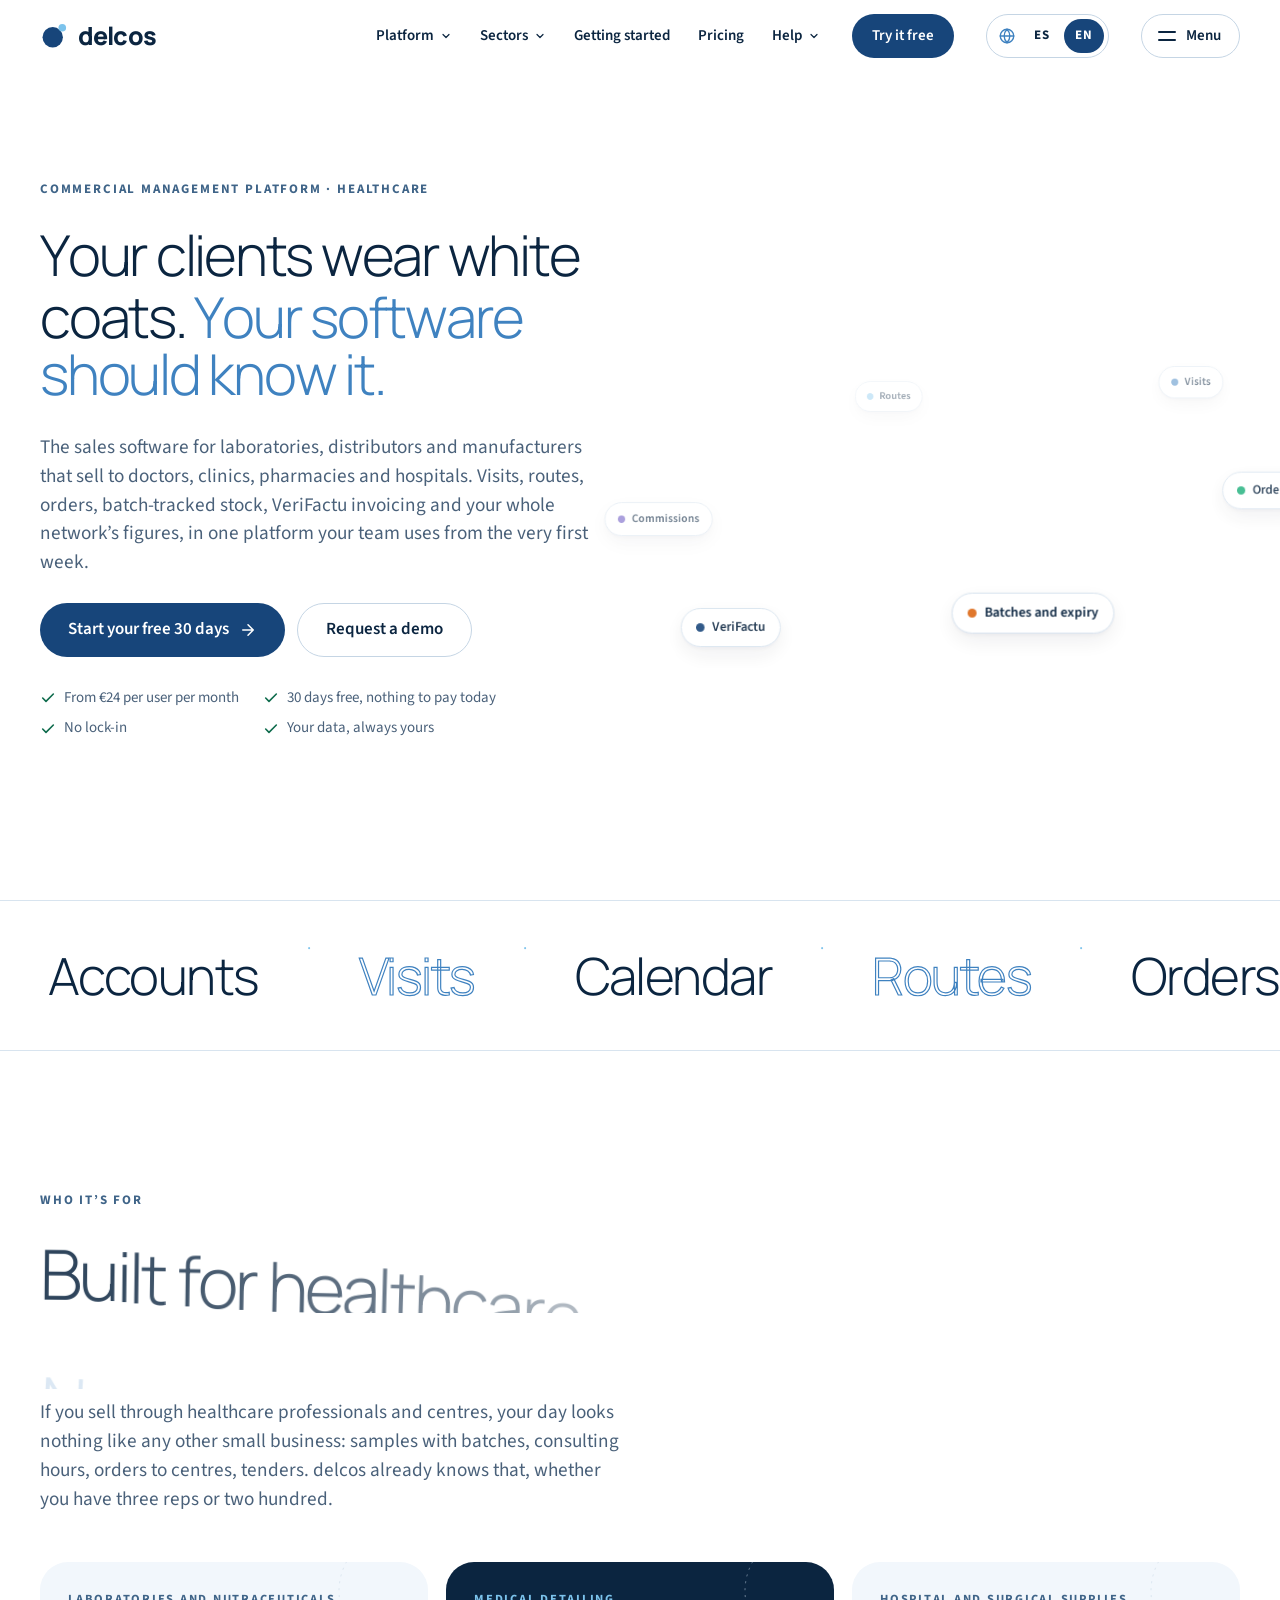
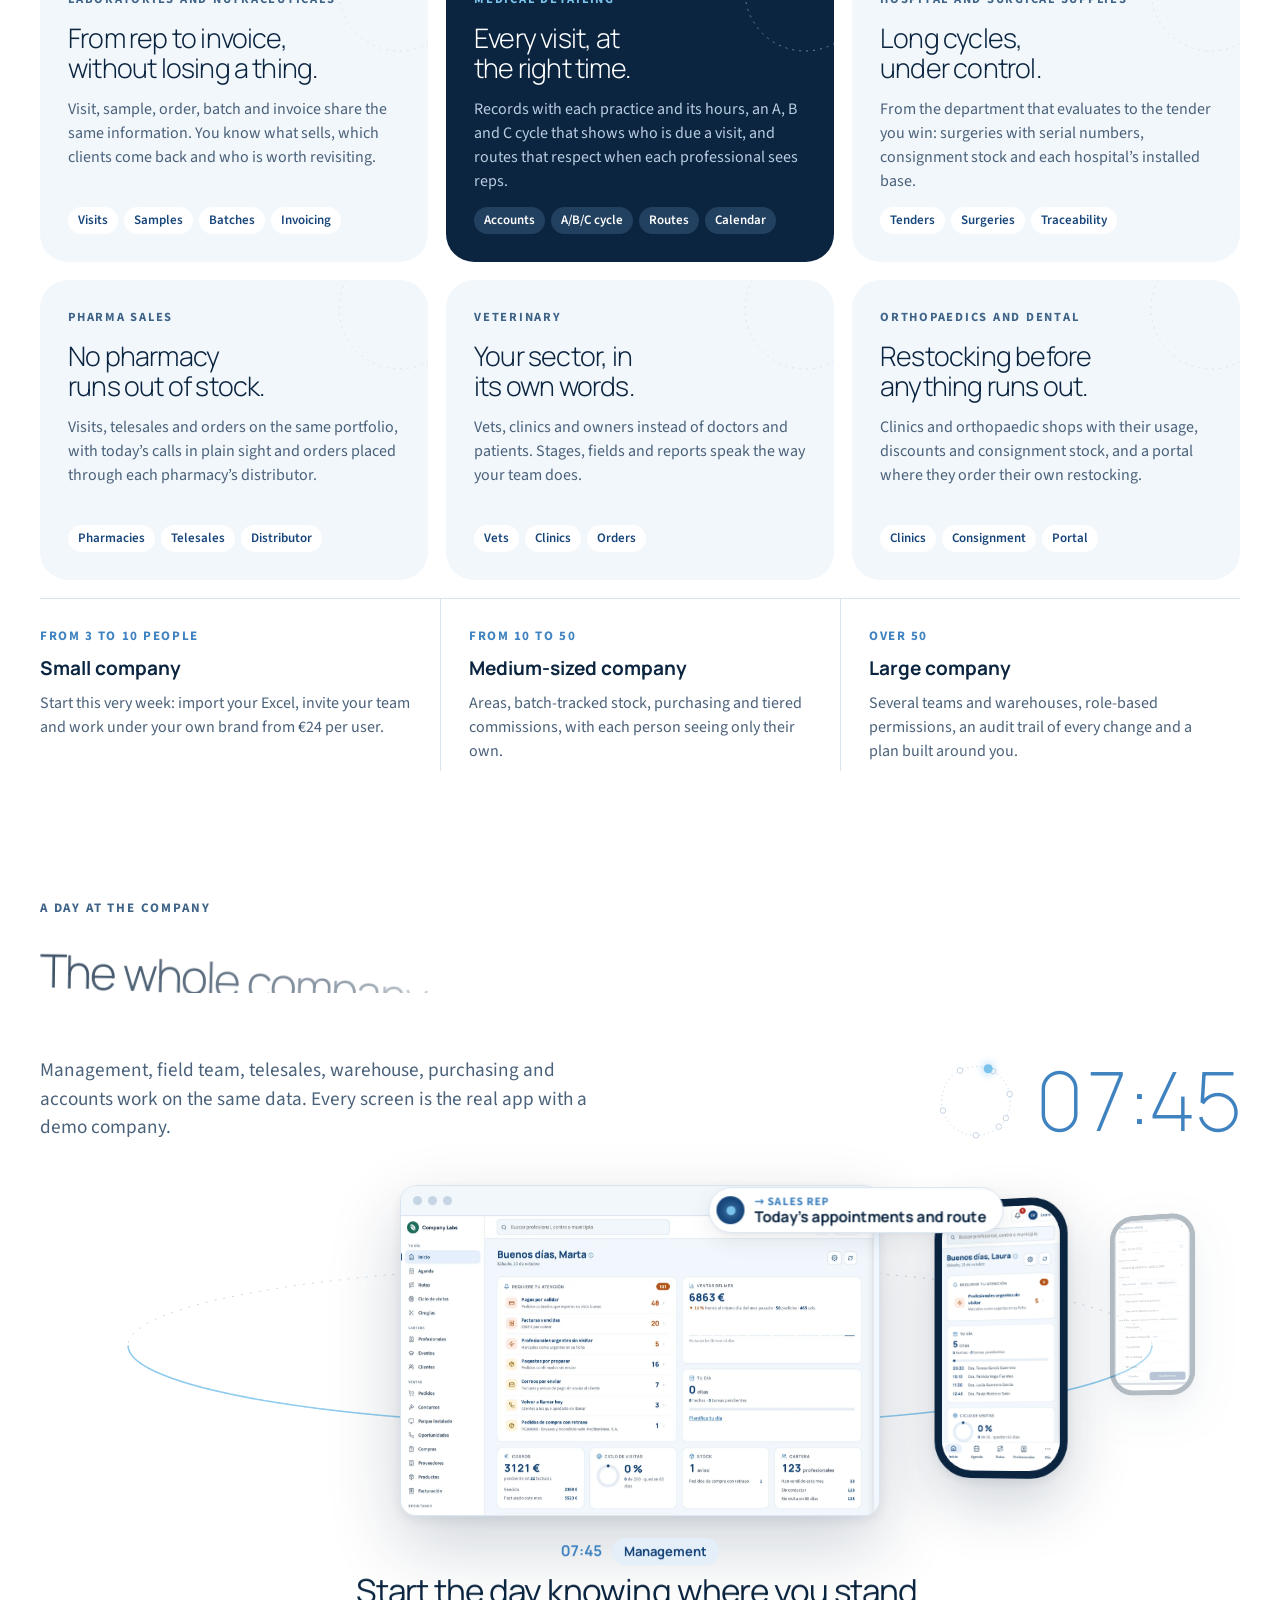
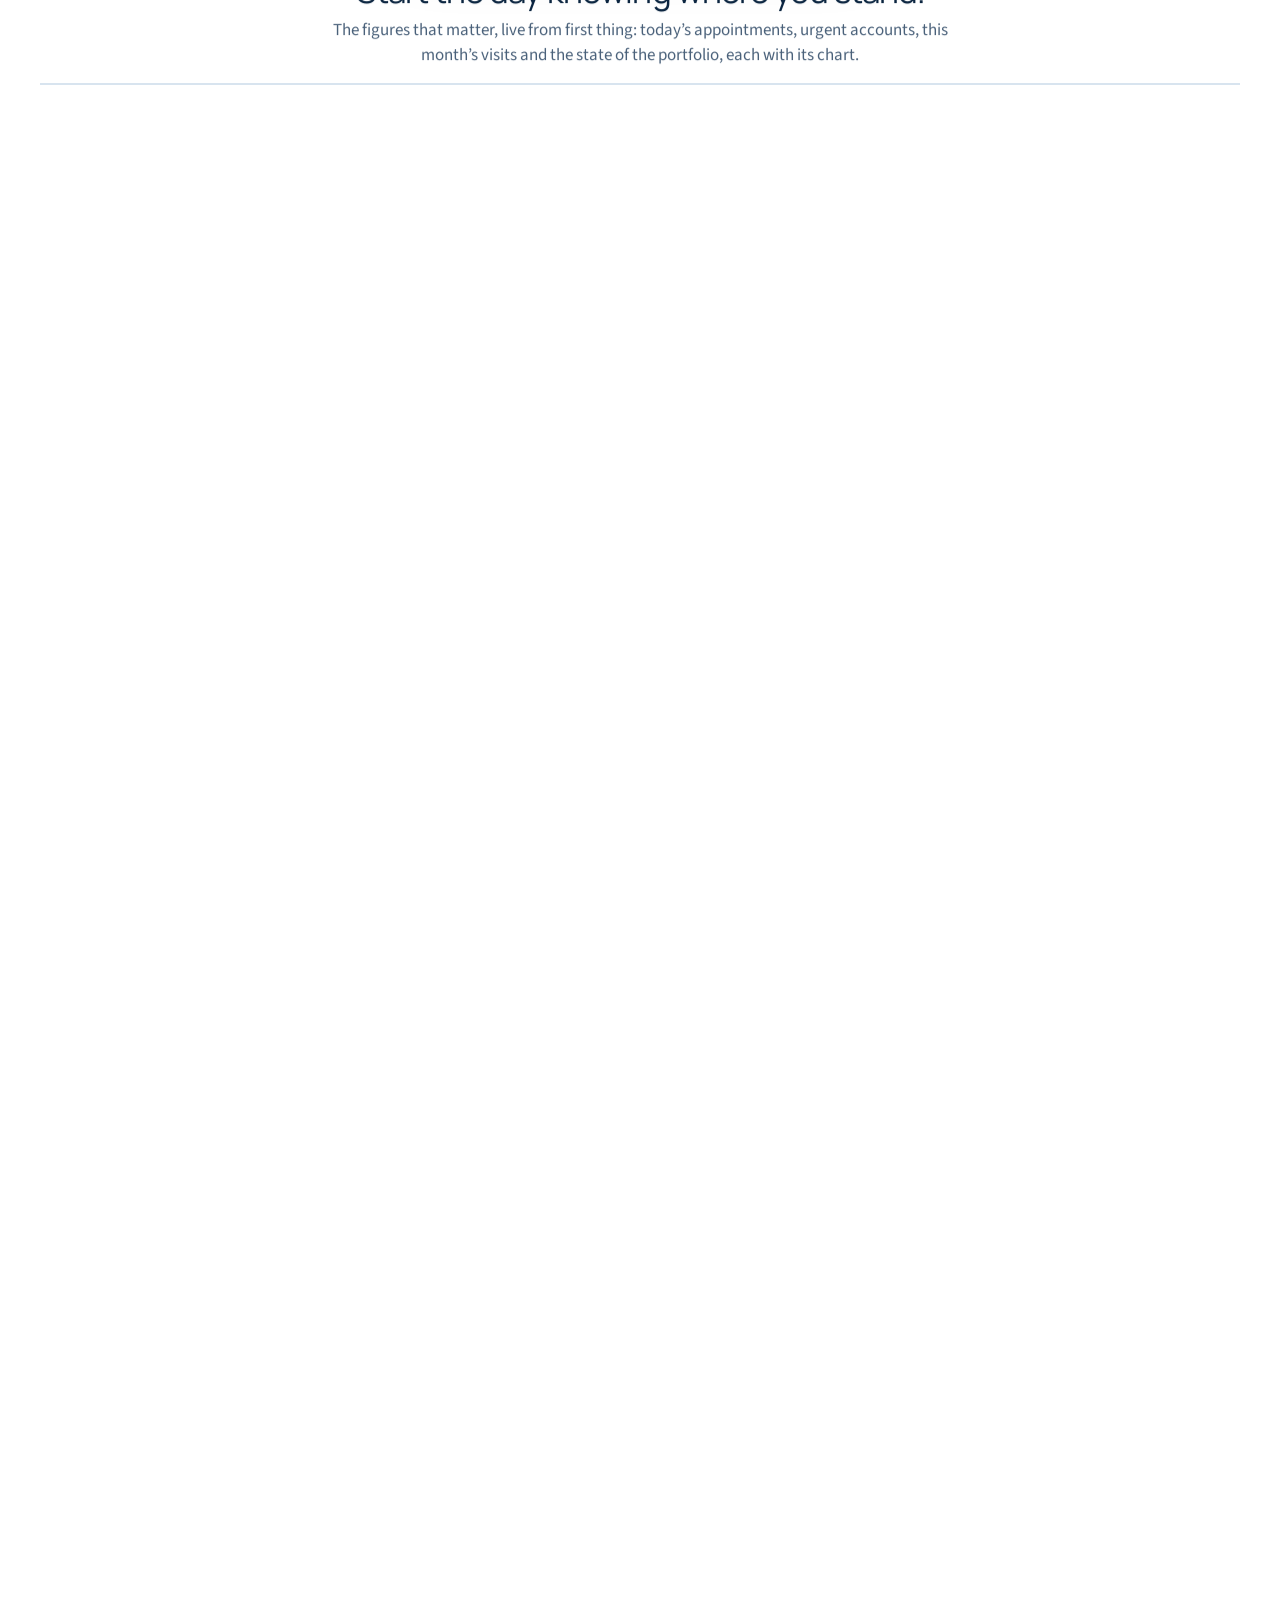
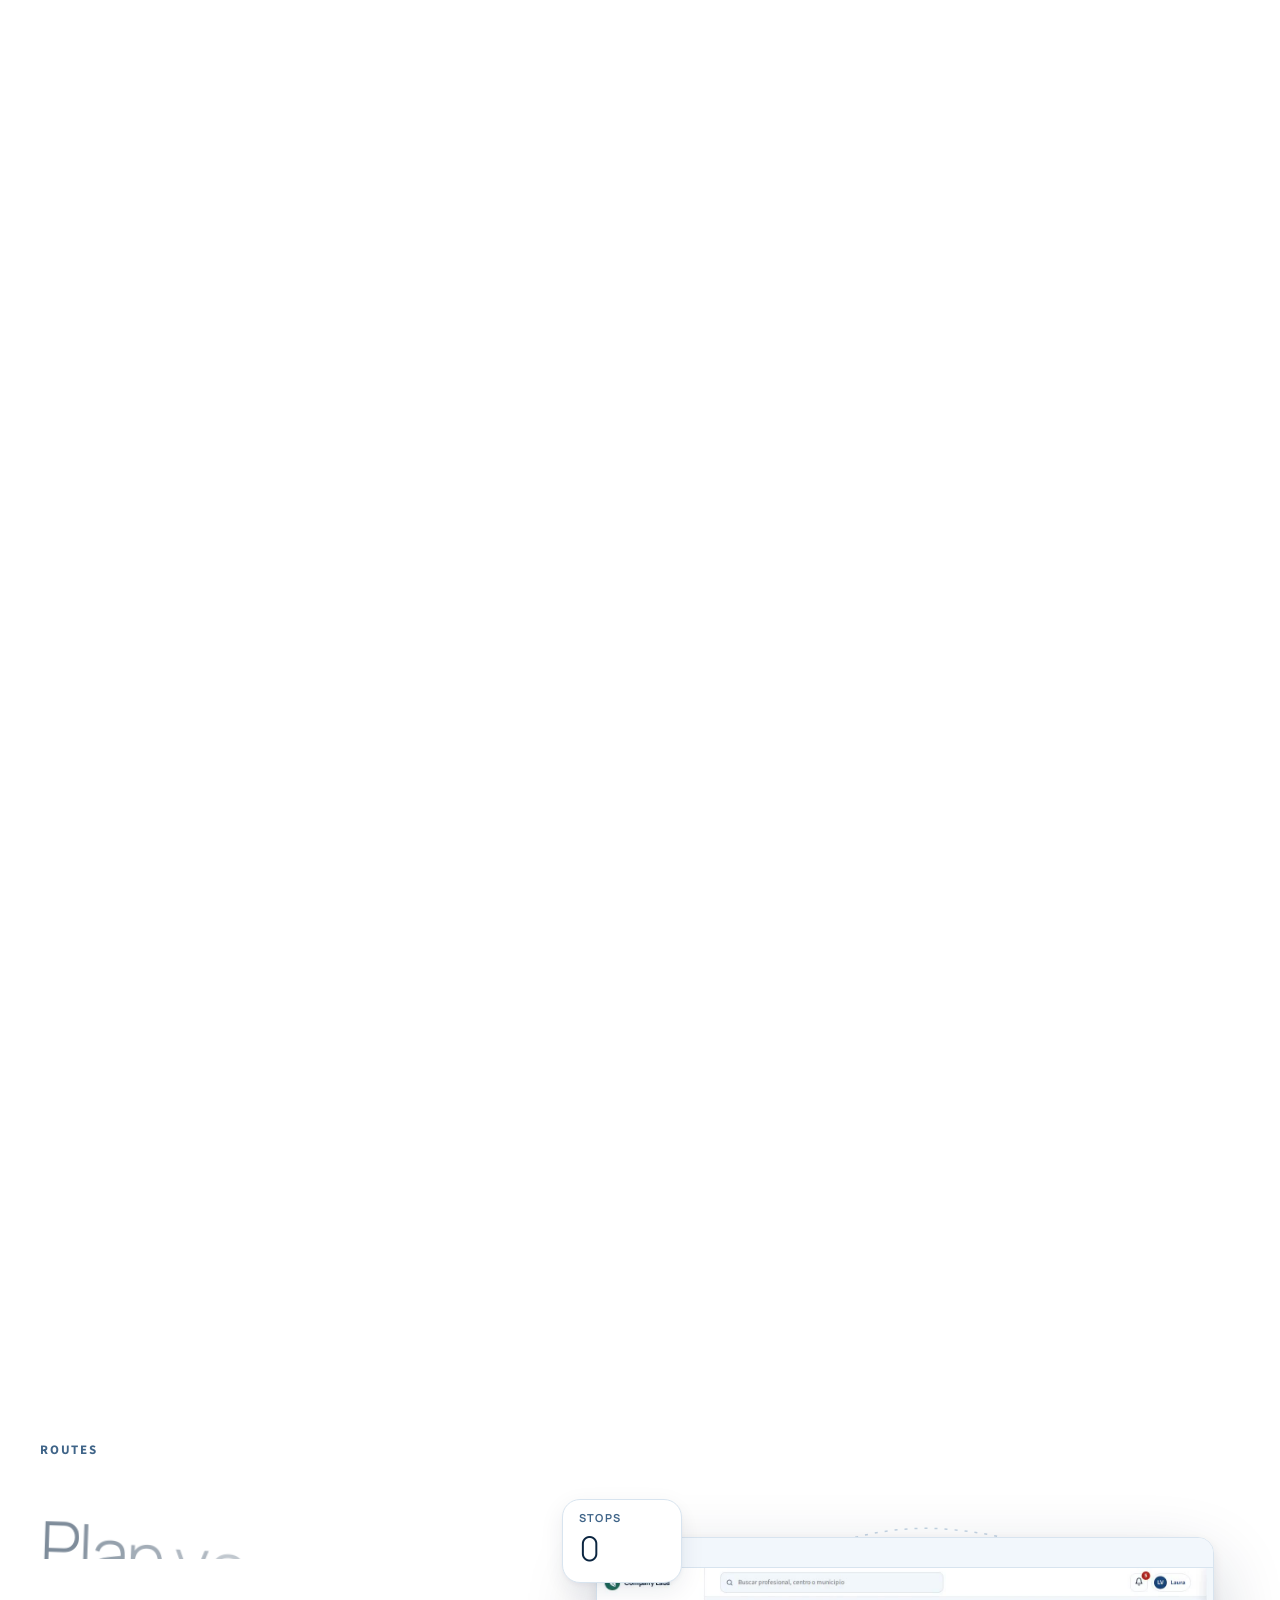
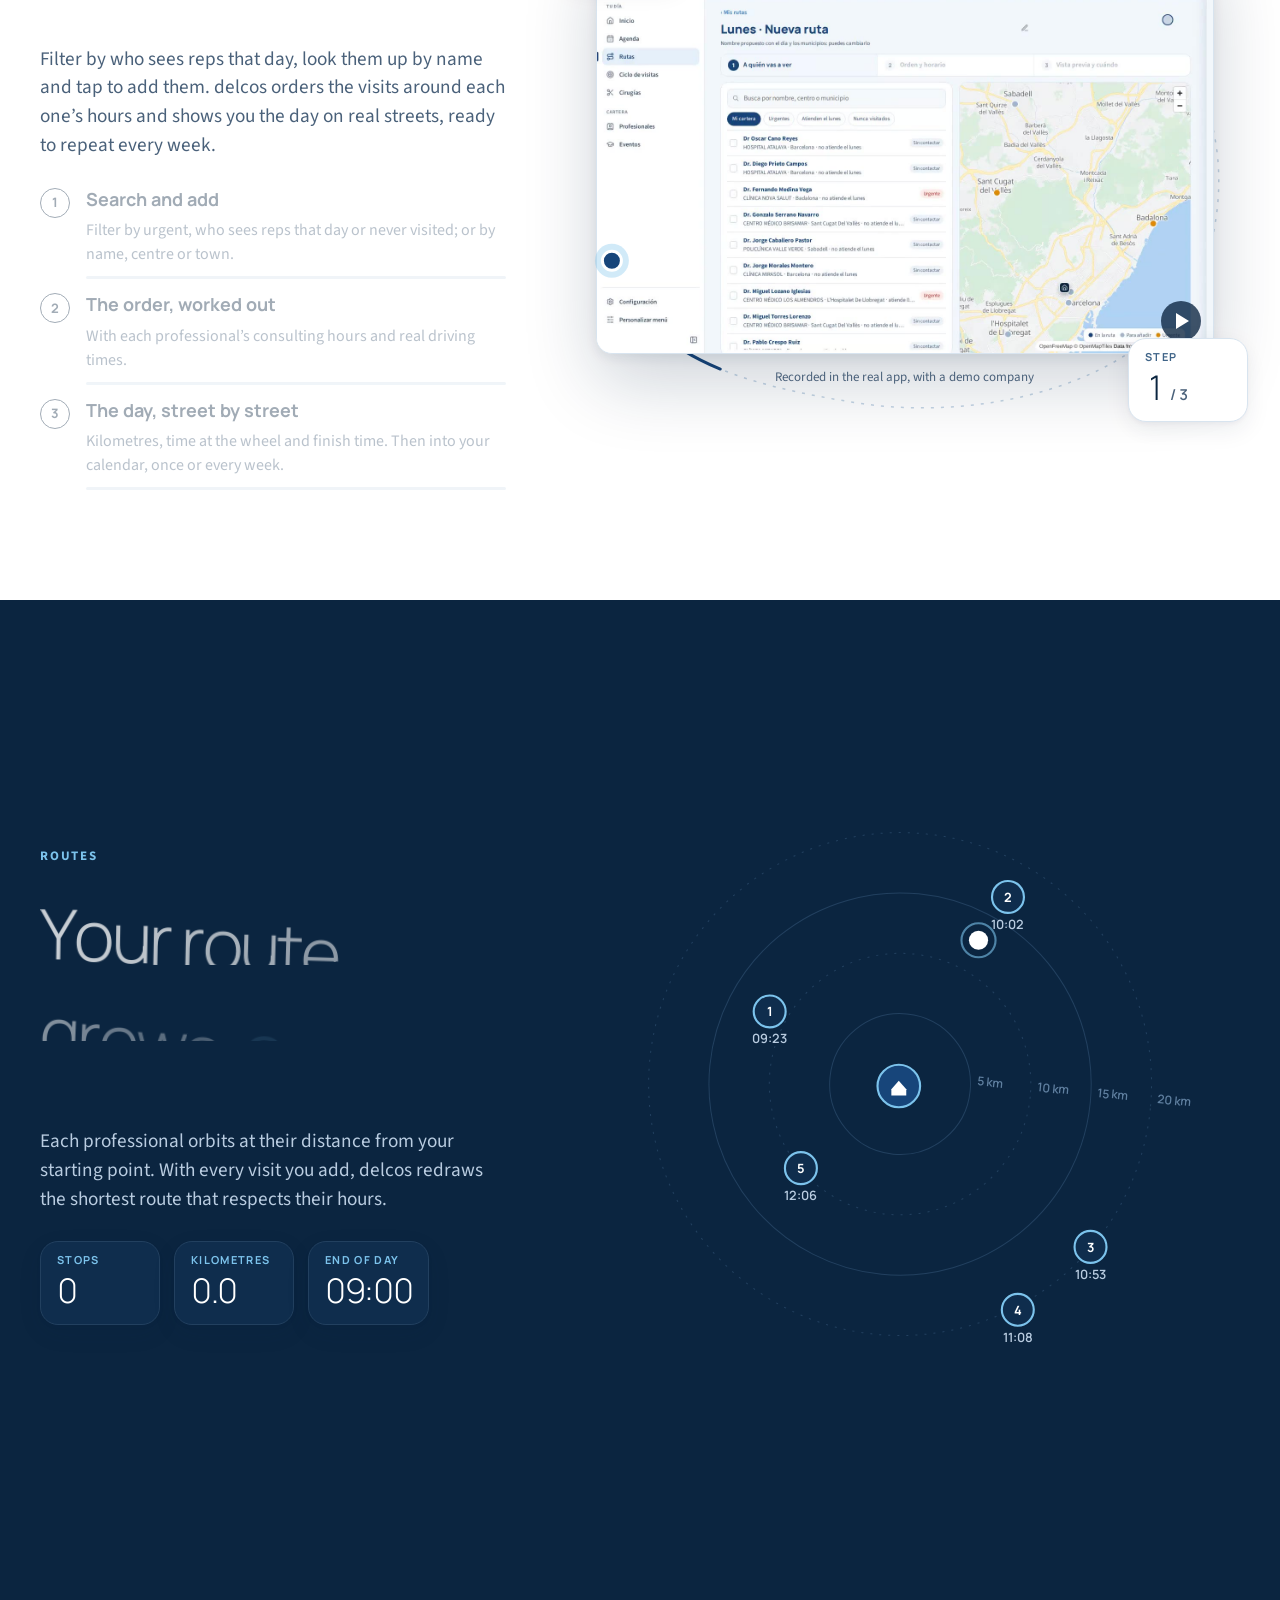
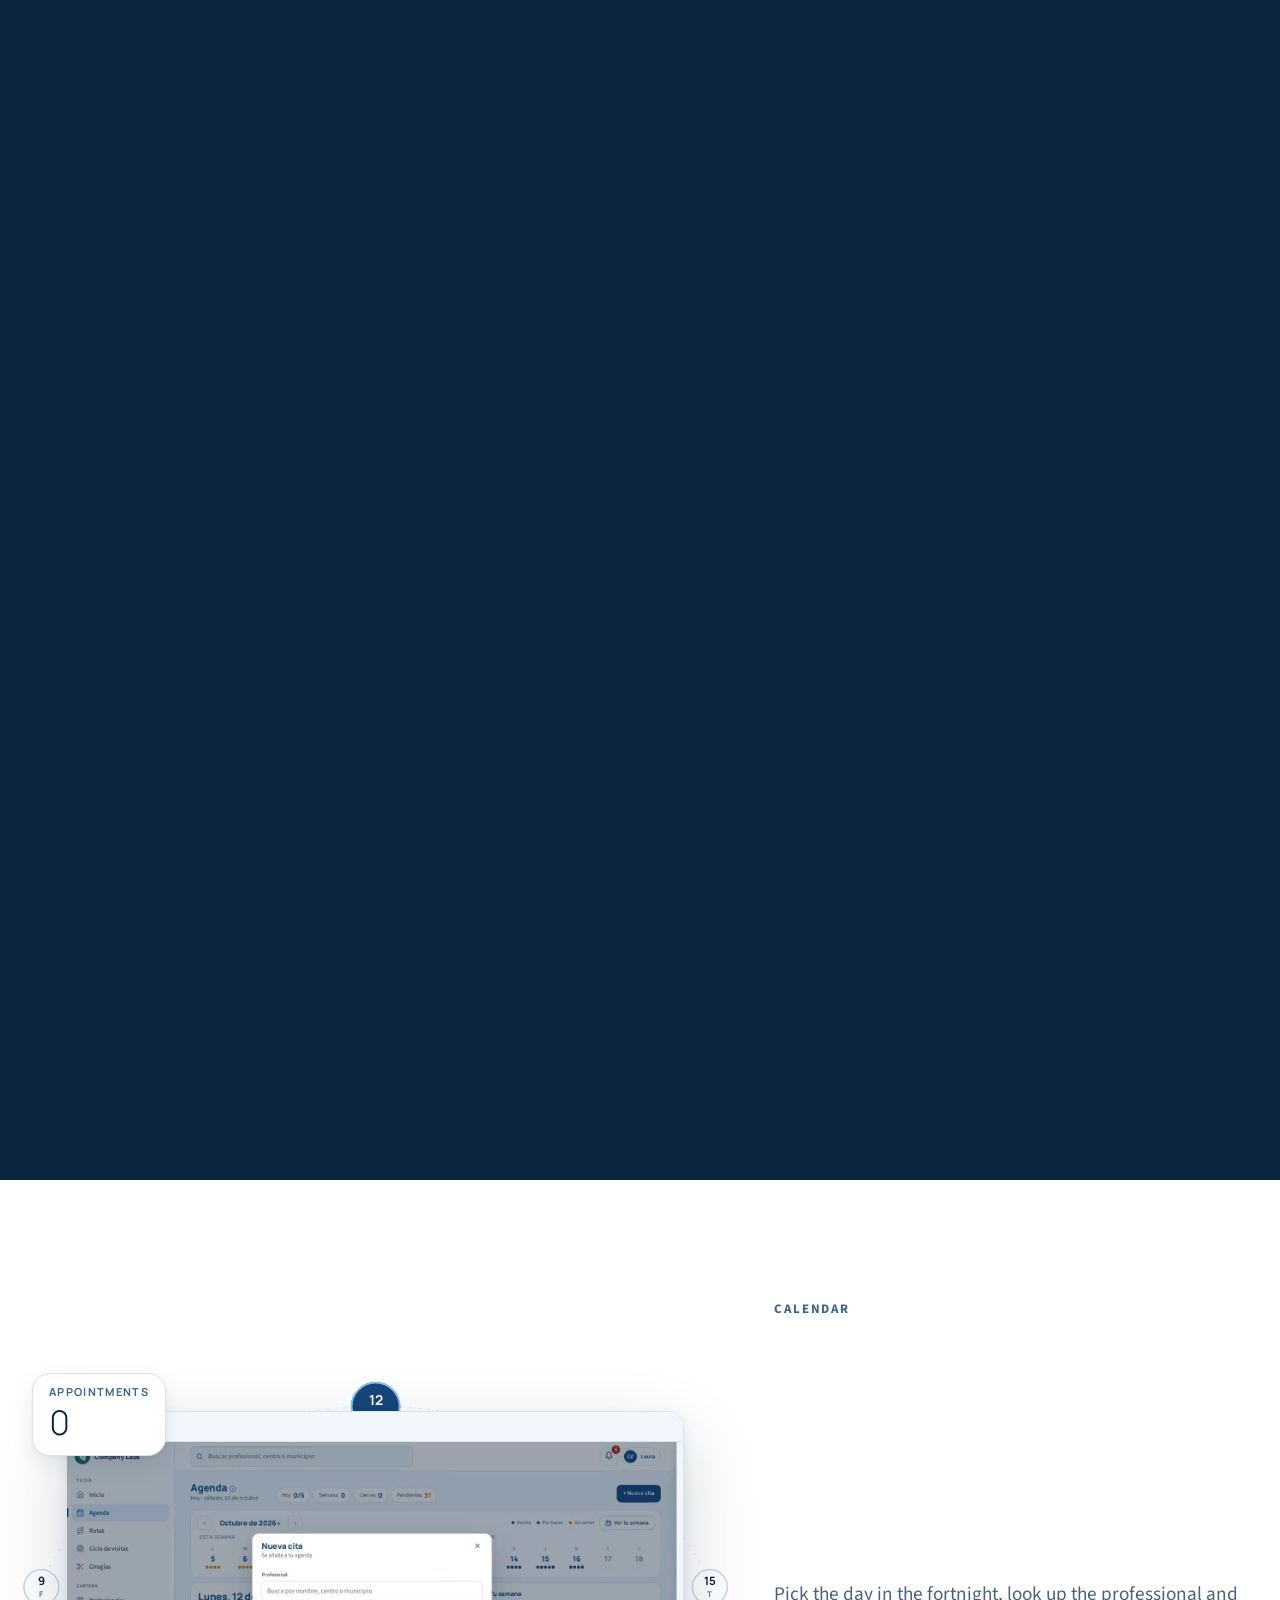
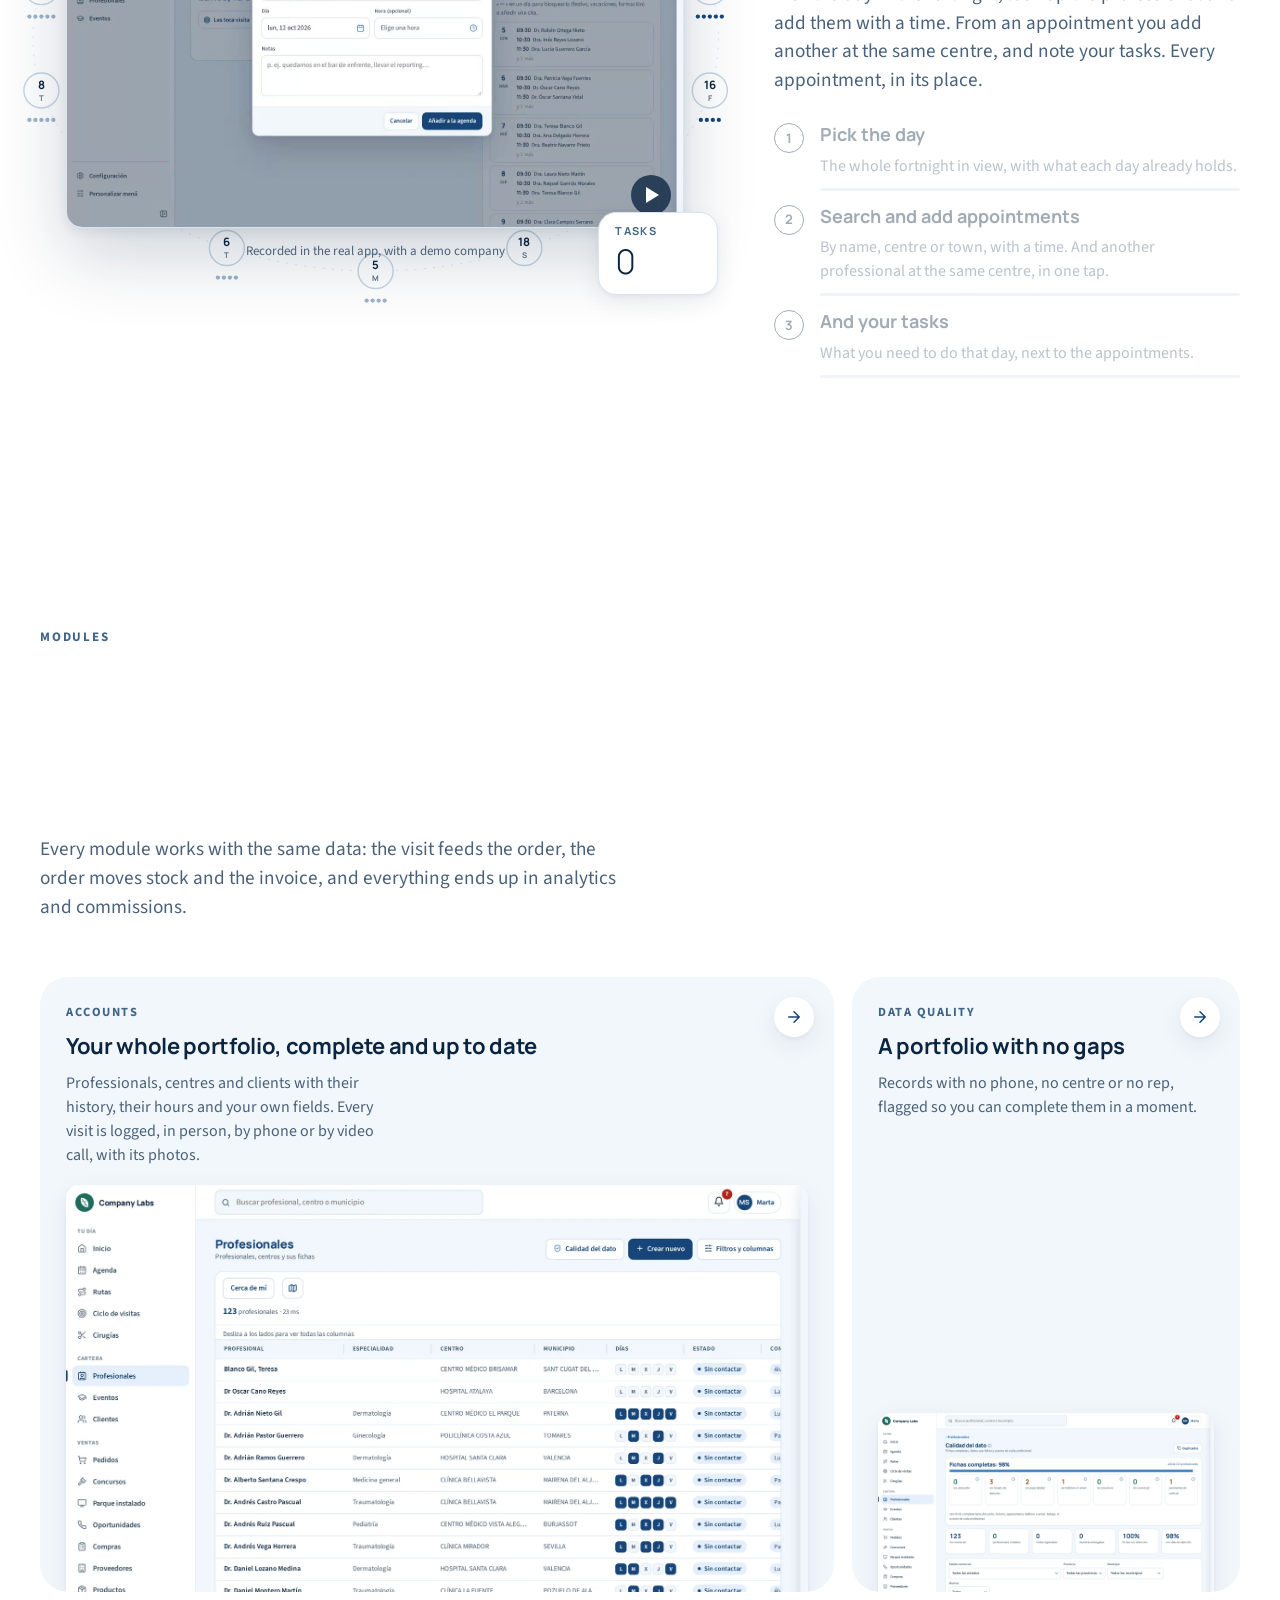
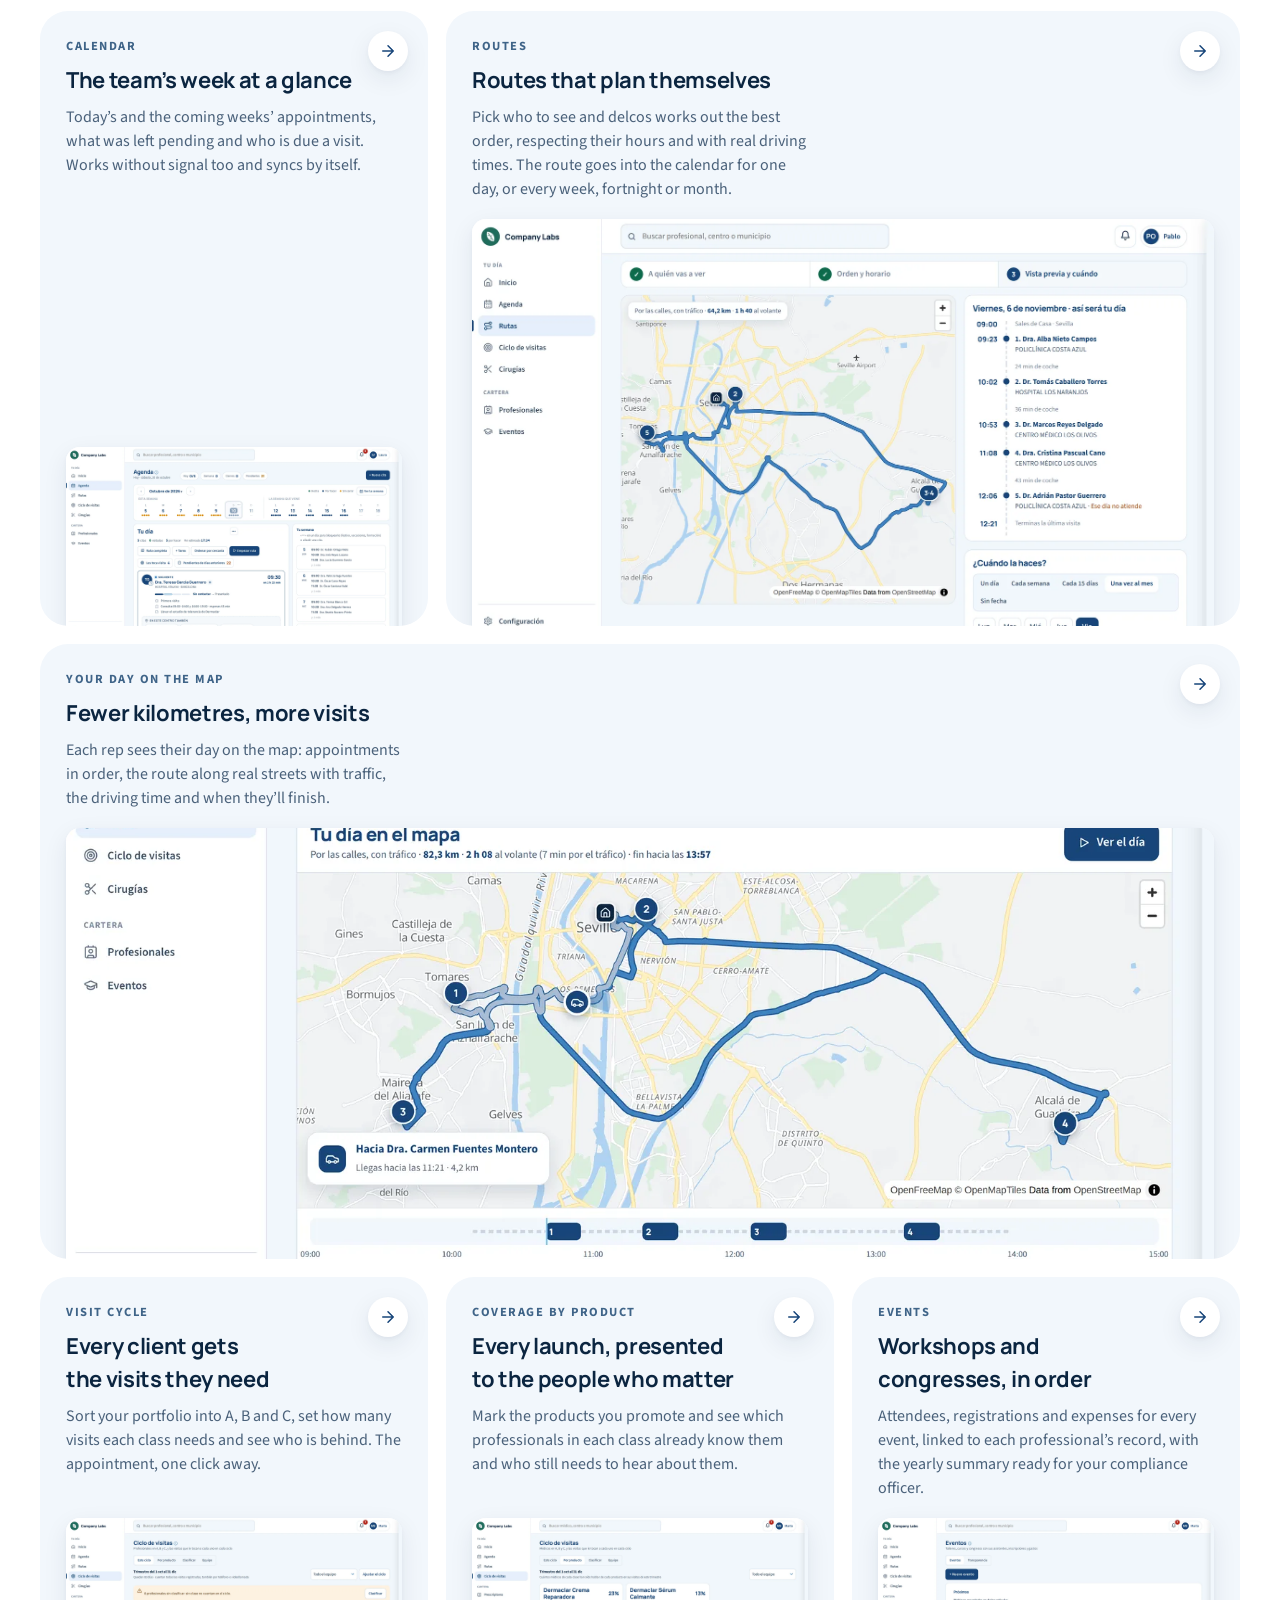
==== commit ba31d824: "Rutas y Agenda con la app real en vídeo Rutas («Diseña tu día en un minuto») y Agenda («Así se llena" ====
--- a/en/index.html
+++ b/en/index.html
@@ -776,69 +776,50 @@
 }
 /* ================= Rutas y Agenda: el día que se crea, en órbita ================= */
 .orb{position:relative}
+.orb-v{padding:120px 0 110px}
 .orb-carril{position:relative}
 .orb-escena{position:relative;height:100vh;display:flex;align-items:center;padding-top:72px;overflow:hidden}
-.orb-dos{display:grid;grid-template-columns:minmax(0,.85fr) minmax(0,1.15fr);gap:56px;align-items:center;width:100%}
+.orb-dos{display:grid;grid-template-columns:minmax(0,.82fr) minmax(0,1.18fr);gap:64px;align-items:center;width:100%}
+.orb-dos-inv{grid-template-columns:minmax(0,1.18fr) minmax(0,.82fr)}
 .orb-dos-b{grid-template-columns:minmax(0,.8fr) minmax(0,1.2fr)}
 .orb-txt .titular{margin:14px 0 18px}
-.orb-pasos{list-style:none;margin:26px 0 0;padding:0;display:grid;gap:12px}
-.orb-pasos li{display:grid;grid-template-columns:34px 1fr;gap:12px;opacity:.35;transition:opacity .4s var(--ease-sal)}
+.orb-pasos{list-style:none;margin:28px 0 0;padding:0;display:grid;gap:14px}
+.orb-pasos li{display:grid;grid-template-columns:34px 1fr;gap:12px;opacity:.38;transition:opacity .4s var(--ease-sal);cursor:pointer}
 .orb-pasos li.on{opacity:1}
-.orb-pasos .n{width:30px;height:30px;border-radius:50%;border:1.5px solid currentColor;display:grid;place-items:center;font:700 13px/1 var(--f-titulo)}
+.orb-pasos .n{width:30px;height:30px;border-radius:50%;border:1.5px solid currentColor;display:grid;place-items:center;font:700 13px/1 var(--f-titulo);transition:background .3s,color .3s}
 .orb-pasos li.on .n{background:var(--marino);border-color:var(--marino);color:var(--blanco)}
 .orb-pasos b{font:700 18px/1.25 var(--f-titulo)}
 .orb-pasos p{margin:4px 0 0;color:var(--texto2);font-size:16px}
-.orb-lado{position:relative;padding:40px 30px 96px}
-.orb-svg{position:absolute;inset:-10px -30px 40px;width:calc(100% + 60px);height:calc(100% - 30px);z-index:5;overflow:visible;pointer-events:none}
-.orb-ord{position:relative;z-index:2}
+.orb-barra{display:block;height:3px;border-radius:3px;background:var(--linea);margin-top:10px;overflow:hidden}
+.orb-barra > i{display:block;height:100%;width:0;background:var(--marino)}
+.orb-lado{position:relative}
+.orb-lado-v{padding:34px 26px 40px}
+.orb-svg-v{position:absolute;inset:0;width:100%;height:100%;z-index:1;overflow:visible;pointer-events:none}
+.orb-sat{position:absolute;z-index:5;left:0;top:0;width:22px;height:22px;margin:-11px 0 0 -11px;border-radius:50%;background:var(--marino);border:3px solid var(--blanco);box-shadow:0 0 0 6px rgba(124,195,236,.35)}
+.orb-svg-dias{position:absolute;inset:-6% -5%;width:110%;height:112%;z-index:1;overflow:visible;pointer-events:none}
+.orb .ordenador{position:relative;z-index:3}
 .orb .ordenador .vista{position:relative}
-.orb .ordenador .vista img{position:absolute;inset:0;width:100%;height:100%;object-fit:cover;object-position:top left;opacity:0;transition:opacity .6s var(--ease-sal)}
-.orb .ordenador .vista img.on{opacity:1}
-.orb-inst{position:absolute;z-index:6;background:var(--blanco);color:var(--tinta);border:1px solid var(--linea);border-radius:18px;box-shadow:var(--sombra-2);padding:14px 16px;min-width:140px}
+.orb .ordenador .vista img{position:absolute;inset:0;width:100%;height:100%;object-fit:cover;object-position:top left}
+.orb-video .vista{aspect-ratio:16/10;background:var(--hielo)}
+.orb-video video{position:absolute;inset:0;width:100%;height:100%;object-fit:cover;display:block}
+.orb-play{position:absolute;right:12px;bottom:12px;z-index:4;width:40px;height:40px;border-radius:50%;border:0;background:rgba(11,37,64,.78);cursor:pointer;opacity:0;transition:opacity .3s}
+.orb-video:hover .orb-play,.orb-play:focus-visible,.orb-play.parado{opacity:1}
+.orb-play::before{content:"";position:absolute;left:15px;top:12px;width:4px;height:16px;background:#fff;box-shadow:7px 0 0 #fff}
+.orb-play.parado::before{left:15px;top:12px;width:0;height:0;background:none;box-shadow:none;border-left:13px solid #fff;border-top:8px solid transparent;border-bottom:8px solid transparent}
+.orb-inst{position:absolute;z-index:6;background:var(--blanco);color:var(--tinta);border:1px solid var(--linea);border-radius:18px;box-shadow:var(--sombra-2);padding:12px 16px;min-width:120px}
+.orb-inst-a{left:-8px;top:-4px}
+.orb-inst-b{right:-8px;bottom:6px}
 .orb-inst small{display:block;font:700 11px/1 var(--f-titulo);letter-spacing:.12em;text-transform:uppercase;color:#3F6488;margin-bottom:8px}
 .orb-inst b{font:300 34px/1 var(--f-titulo);letter-spacing:-.04em;font-variant-numeric:tabular-nums}
 .orb-inst b i{font-style:normal}
 .orb-inst b span{font-size:15px;font-weight:600;letter-spacing:0;margin-left:5px;color:var(--texto2)}
-.orb-inst svg{display:block;margin-top:10px}
-.orb-hacia{position:absolute;z-index:7;left:40px;bottom:124px;display:flex;gap:12px;align-items:center;background:var(--blanco);color:var(--tinta);border-radius:16px;box-shadow:var(--sombra-3);padding:12px 16px;border:1px solid var(--linea);white-space:nowrap;transition:opacity .4s}
-.orb-hacia .ic{width:38px;height:38px;border-radius:12px;background:var(--marino);display:grid;place-items:center;flex:none}
-.orb-hacia b{display:block;font:700 15px/1.2 var(--f-titulo)}
-.orb-hacia span{font-size:14px;color:var(--texto2)}
-/* la tarjeta que aparece al crear: «+ Visita añadida», «+ Cita», «+ Tarea» */
-.orb-nueva{position:absolute;z-index:8;left:50%;top:44%;transform:translate(-50%,-50%);pointer-events:none;display:flex;gap:10px;align-items:center;background:var(--marino);color:var(--blanco);border-radius:999px;padding:10px 18px 10px 12px;font:700 14px/1.2 var(--f-titulo);white-space:nowrap;box-shadow:var(--sombra-3);opacity:0}
-.orb-nueva i{font-style:normal;width:24px;height:24px;border-radius:50%;background:var(--celeste);color:var(--tinta);display:grid;place-items:center;font-size:16px}
-.orb-nueva small{font-weight:600;color:var(--en-tinta);font-size:13px}
-.orb-tiempo{position:absolute;z-index:6;left:30px;right:30px;bottom:22px}
-.orb-tiempo .pista{position:relative;height:6px;border-radius:99px;background:var(--linea)}
-.orb-tiempo .lleno{position:absolute;left:0;top:0;bottom:0;border-radius:99px;background:var(--marino);width:0}
-.orb-tiempo .bola{position:absolute;top:50%;width:18px;height:18px;margin:-9px 0 0 -9px;border-radius:50%;background:var(--marino);box-shadow:0 0 0 5px rgba(23,69,122,.18);left:0}
-.orb-tiempo .horas{display:flex;justify-content:space-between;font:600 12.5px/1 var(--f-titulo);color:var(--texto2);margin-top:10px;font-variant-numeric:tabular-nums}
-.orb-tiempo .ahora{font:600 14px/1 var(--f-titulo);margin-top:8px}
-.orb-tiempo .ahora b{color:var(--marino);font-variant-numeric:tabular-nums}
+.orb-inst.salta{animation:orbSalta .45s var(--ease-sal)}
+@keyframes orbSalta{40%{transform:scale(1.08)}}
+.orb-nota{position:relative;z-index:3;margin:14px 0 0;text-align:center;font-size:13px;color:var(--texto2)}
 @keyframes orbLate{0%{transform:scale(1);opacity:.6}70%{transform:scale(2.6);opacity:0}100%{opacity:0}}
 .orb-late{transform-box:fill-box;transform-origin:center;animation:orbLate 1.4s ease-out infinite}
-/* noche */
 .orb-fila{display:flex;gap:14px;margin-top:28px;flex-wrap:wrap}
 .orb-fila .orb-inst{position:relative}
-body.noche .orb-noche .orb-inst{background:#0F2D4D;border-color:var(--linea-t);color:var(--blanco)}
-body.noche .orb-noche .orb-inst small{color:var(--celeste)}
-.orb-lado-b{height:min(76vh,640px);padding:0}
-.orb-svg-b{width:100%;height:100%;overflow:visible}
-.orb-tel{position:absolute;right:-10px;bottom:-30px;width:200px;opacity:0}
-.orb-lado-a{height:min(80vh,660px);display:grid;place-items:center;padding:0}
-.orb-svg-a{position:absolute;inset:0;width:100%;height:100%;overflow:visible}
-.orb-tel-a{position:relative;z-index:3;width:210px}
-.orb .tel{border-radius:34px;padding:9px;background:var(--tinta);box-shadow:var(--sombra-3)}
-.orb .tel .pant{border-radius:26px;overflow:hidden;aspect-ratio:780/1688;background:var(--blanco)}
-.orb .tel img{width:100%;display:block}
-.orb-cab-b{display:flex;justify-content:space-between;gap:40px;align-items:end;flex-wrap:wrap}
-.orb-cab-b .titular{margin:14px 0 0}
-.orb-cab-b .entrada{max-width:40ch}
-.orb-zoom{position:relative;margin-top:30px;height:min(60vh,540px)}
-.orb-zoom > svg{position:absolute;inset:0;width:100%;height:100%;overflow:visible}
-.orb-ord-b{position:absolute;left:50%;top:50%;width:min(860px,72%);transform:translate(-50%,-50%) scale(.55);opacity:0;z-index:3}
-#ab-hacia,#ab-fin{opacity:0}
-#ab-hacia{left:auto;bottom:auto}
 .orb-noche{background:var(--tinta);color:var(--blanco)}
 .orb-noche .ojo{color:var(--celeste)}
 .orb-noche .titular{color:var(--blanco)}
@@ -846,27 +827,24 @@
 .orb-noche .entrada{color:var(--en-tinta)}
 .orb-noche .orb-fila .orb-inst{background:#0F2D4D;border-color:var(--linea-t);color:var(--blanco)}
 .orb-noche .orb-fila .orb-inst small{color:var(--celeste)}
-/* móvil y tableta: sin escena fija; la animación se reproduce sola al llegar */
+.orb-lado-b{height:min(76vh,640px);padding:0}
+.orb-svg-b{width:100%;height:100%;overflow:visible}
+.orb-tel{position:absolute;right:-10px;bottom:-30px;width:200px;opacity:0}
+.orb .tel{border-radius:34px;padding:9px;background:var(--tinta);box-shadow:var(--sombra-3)}
+.orb .tel .pant{border-radius:26px;overflow:hidden;aspect-ratio:780/1688;background:var(--blanco)}
+.orb .tel img{width:100%;display:block}
 @media (max-width:900px){
-  .orb-escena{position:relative;height:auto;padding:72px 0;overflow:visible}
-  .orb-dos,.orb-dos-b{grid-template-columns:minmax(0,1fr);gap:28px}
-  .orb-lado{padding:56px 0 96px}
-  .orb-svg{inset:10px -10px 60px;width:calc(100% + 20px)}
-  .orb-inst{padding:10px 12px;min-width:0;border-radius:14px}
+  .orb-v{padding:72px 0}
+  .orb-escena{height:auto;padding:72px 0;overflow:visible}
+  .orb-dos,.orb-dos-b,.orb-dos-inv{grid-template-columns:minmax(0,1fr);gap:28px}
+  .orb-dos-inv .orb-txt{order:-1}
+  .orb-lado-v{padding:26px 6px 10px}
+  .orb-inst{padding:9px 12px;min-width:0;border-radius:14px}
   .orb-inst b{font-size:24px}
   .orb-inst small{font-size:10px;margin-bottom:6px}
-  .orb-inst svg{display:none}
-  .orb-lado .orb-inst[style*="left:150px"]{left:auto!important;right:-4px}
-  .orb-lado .orb-inst[style*="right:-14px"]{display:none}
-  .orb-hacia{left:8px;bottom:118px;padding:9px 12px}
-  .orb-hacia b{font-size:13.5px}.orb-hacia span{font-size:12.5px}
-  .orb-tiempo{left:0;right:0}
   .orb-lado-b{height:auto;aspect-ratio:1}
   .orb-tel{width:150px;right:0;bottom:-20px}
-  .orb-lado-a{height:auto;aspect-ratio:1;max-width:520px;margin:0 auto;width:100%}
-  .orb-tel-a{width:150px}
-  .orb-zoom{height:auto;aspect-ratio:4/3}
-  .orb-ord-b{width:96%}
+  .orb-play{opacity:1}
 }
 @media (prefers-reduced-motion:reduce){.orb-late{animation:none}}
 </style>
@@ -1002,35 +980,28 @@
 
 <!-- Rutas y Agenda: el día que se crea, en órbita -->
 <section class="orb orb-claro" id="rutas" aria-label="Routes">
-  <div class="orb-carril" id="ra"><div class="orb-escena"><div class="wrap orb-dos">
+  <div class="orb-v"><div class="wrap orb-dos">
     <div class="orb-txt">
       <div class="ojo">Routes</div>
-      <h2 class="titular" data-letras>Fewer kilometres. <em>More visits.</em></h2>
-      <p class="entrada">Start with a single visit. Add whoever you want to see and delcos finds the best order, respects each practice’s hours and shows you the whole day on real streets, before you set off.</p>
-      <ol class="orb-pasos" id="ra-pasos"><li><span class="n">1</span><div><b>Pick on the map</b><p>Your portfolio with filters: urgent, who sees reps that day, never visited.</p></div></li><li><span class="n">2</span><div><b>The order, worked out</b><p>With consulting hours and real driving times.</p></div></li><li><span class="n">3</span><div><b>Walk through the day</b><p>Kilometres, time at the wheel and when you’ll finish. Then into your calendar, for one day or every month.</p></div></li></ol>
-    </div>
-    <div class="orb-lado">
-      <svg class="orb-svg" id="ra-svg" viewBox="0 0 640 440" aria-hidden="true">
-        <path id="ra-camino" d="M60,330 C40,180 210,40 360,50 C520,60 640,170 600,290 C570,380 420,420 300,400 C190,382 120,360 60,330 Z" fill="none" stroke="#C5D5E4" stroke-width="1.5" stroke-dasharray="3 7"/>
-        <path id="ra-hecho" d="M60,330 C40,180 210,40 360,50 C520,60 640,170 600,290 C570,380 420,420 300,400 C190,382 120,360 60,330 Z" fill="none" stroke="#17457A" stroke-width="3" stroke-linecap="round"/>
-        <g id="ra-paradas"></g>
-        <g id="ra-sat"><path d="M0,0 L46,-16 A50,50 0 0 1 46,16 Z" fill="#7CC3EC" opacity=".35"/><circle r="11" fill="#17457A" stroke="#fff" stroke-width="3"/></g>
+      <h2 class="titular" data-letras>Plan your day <em>in a minute.</em></h2>
+      <p class="entrada">Filter by who sees reps that day, look them up by name and tap to add them. delcos orders the visits around each one’s hours and shows you the day on real streets, ready to repeat every week.</p>
+      <ol class="orb-pasos orb-pasos-v" id="ra-pasos"><li data-paso="0"><span class="n">1</span><div><b>Search and add</b><p>Filter by urgent, who sees reps that day or never visited; or by name, centre or town.</p><i class="orb-barra"><i></i></i></div></li><li data-paso="1"><span class="n">2</span><div><b>The order, worked out</b><p>With each professional’s consulting hours and real driving times.</p><i class="orb-barra"><i></i></i></div></li><li data-paso="2"><span class="n">3</span><div><b>The day, street by street</b><p>Kilometres, time at the wheel and finish time. Then into your calendar, once or every week.</p><i class="orb-barra"><i></i></i></div></li></ol>
+    </div>
+    <div class="orb-lado orb-lado-v">
+      <svg class="orb-svg-v" viewBox="0 0 640 440" preserveAspectRatio="none" aria-hidden="true">
+        <path id="ra-camino" d="M40,300 C20,140 200,10 360,22 C540,34 650,150 612,286 C580,396 410,436 280,420 C160,404 70,380 40,300 Z" fill="none" stroke="#C5D5E4" stroke-width="1.5" stroke-dasharray="3 7" vector-effect="non-scaling-stroke"/>
+        <path id="ra-hecho" d="M40,300 C20,140 200,10 360,22 C540,34 650,150 612,286 C580,396 410,436 280,420 C160,404 70,380 40,300 Z" fill="none" stroke="#17457A" stroke-width="3" stroke-linecap="round" vector-effect="non-scaling-stroke"/>
       </svg>
-      <div class="ordenador orb-ord"><div class="barra"><i></i><i></i><i></i></div><div class="vista" id="ra-vista">
-        <img src="../capturas/labs_e_ruta_elegir.webp" alt="Routes, step 1: picking who to see on the map" width="1600" height="1000" loading="lazy" class="on">
-        <img src="../capturas/labs_e_rutas.webp" alt="Routes, step 3: preview of the day on real streets" width="1600" height="1000" loading="lazy">
-        <img src="../capturas/labs_e_mapa.webp" alt="Your day on the map" width="1600" height="1000" loading="lazy">
-      </div></div>
-      <div class="orb-inst" style="left:-14px;top:0"><small>Stops</small><b id="ra-n">0</b></div>
-      <div class="orb-inst" style="left:150px;top:0"><small>On real streets</small><b><i id="ra-km">0</i><span>km</span></b></div>
-      <div class="orb-inst" style="right:-14px;top:116px"><small>At the wheel</small><b id="ra-volante">0 h 00</b><svg width="130" height="26" viewBox="0 0 130 26"><g id="ra-barras"></g></svg></div>
-      <div class="orb-hacia" id="ra-hacia"><span class="ic"><svg width="20" height="20" viewBox="0 0 24 24" fill="none" stroke="#fff" stroke-width="2" stroke-linecap="round" aria-hidden="true"><path d="M5 17h14M6 17l1.5-5h9L18 17M8 12l1-3h6l1 3"/><circle cx="8" cy="17" r="1.6"/><circle cx="16" cy="17" r="1.6"/></svg></span><div><b id="ra-hacia-t"></b><span id="ra-hacia-s"></span></div></div>
-      <div class="orb-nueva" id="ra-nueva"></div>
-      <div class="orb-tiempo"><div class="pista"><div class="lleno" id="ra-lleno"></div><div class="bola" id="ra-bola"></div></div>
-        <div class="horas"><span>09:00</span><span>10:00</span><span>11:00</span><span>12:00</span><span>13:00</span><span>14:00</span></div>
-        <div class="ahora">At <b id="ra-hora">09:00</b> · estimated finish <b>13:57</b></div></div>
-    </div>
-  </div></div></div>
+      <span class="orb-sat" id="ra-sat"><i></i></span>
+      <div class="ordenador orb-ord orb-video"><div class="barra"><i></i><i></i><i></i></div><div class="vista">
+          <video id="ra-video" muted playsinline loop preload="none" poster="../videos/rutas.jpg" aria-label="Video: creating a route in delcos, from picking who to see to the street-by-street preview"><source src="../videos/rutas.mp4" type="video/mp4"></video>
+          <button type="button" class="orb-play" data-video="ra-video" aria-label="Pause"></button>
+        </div></div>
+      <div class="orb-inst orb-inst-a"><small>Stops</small><b id="ra-n">0</b></div>
+      <div class="orb-inst orb-inst-b"><small>Step</small><b><i id="ra-paso">1</i><span>/ 3</span></b></div>
+      <p class="orb-nota">Recorded in the real app, with a demo company</p>
+    </div>
+  </div></div>
 </section>
 <section class="orb orb-noche" id="rutas-orbita" data-noche aria-label="Routes">
   <div class="orb-carril" id="rb"><div class="orb-escena"><div class="wrap orb-dos orb-dos-b">
@@ -1056,40 +1027,24 @@
   </div></div></div>
 </section>
 <section class="orb orb-claro" id="agenda" aria-label="Calendar">
-  <div class="orb-carril" id="aa"><div class="orb-escena"><div class="wrap orb-dos">
+  <div class="orb-v"><div class="wrap orb-dos orb-dos-inv">
+    <div class="orb-lado orb-lado-v">
+      <svg class="orb-svg-dias" id="aa-svg" viewBox="-400 -280 800 560" aria-hidden="true"><ellipse rx="372" ry="252" fill="none" stroke="#D8E4EF" stroke-dasharray="2 8"/><g id="aa-dias"></g></svg>
+      <div class="ordenador orb-ord orb-video"><div class="barra"><i></i><i></i><i></i></div><div class="vista">
+          <video id="aa-video" muted playsinline loop preload="none" poster="../videos/agenda.jpg" aria-label="Video: filling a day in the delcos Calendar, searching and adding appointments and a task"><source src="../videos/agenda.mp4" type="video/mp4"></video>
+          <button type="button" class="orb-play" data-video="aa-video" aria-label="Pause"></button>
+        </div></div>
+      <div class="orb-inst orb-inst-a"><small>Appointments</small><b id="aa-citas">0</b></div>
+      <div class="orb-inst orb-inst-b"><small>Tasks</small><b id="aa-tareas">0</b></div>
+      <p class="orb-nota">Recorded in the real app, with a demo company</p>
+    </div>
     <div class="orb-txt">
       <div class="ojo">Calendar</div>
-      <h2 class="titular" data-letras>The whole week. <em>One glance.</em></h2>
-      <p class="entrada">A day starts empty and fills up: appointments, tasks and what was left pending, with the whole fortnight turning around today.</p>
-      <ol class="orb-pasos" id="aa-pasos"><li><span class="n">1</span><div><b>The day fills up</b><p>Every appointment and every task finds its place in the day.</p></div></li><li><span class="n">2</span><div><b>Today, at the centre</b><p>The next appointment, where they see reps and what to bring, with the countdown.</p></div></li><li><span class="n">3</span><div><b>Nothing left behind</b><p>Pending items from earlier days and who is due a visit this cycle.</p></div></li></ol>
-    </div>
-    <div class="orb-lado orb-lado-a">
-      <svg class="orb-svg-a" id="aa-svg" viewBox="-330 -330 660 660" aria-hidden="true">
-        <circle r="275" fill="none" stroke="#D8E4EF" stroke-dasharray="2 8"/><circle r="215" fill="none" stroke="#E4EFFA"/><g id="aa-dias"></g>
-      </svg>
-      <div class="tel orb-tel-a"><div class="pant"><img src="../capturas/labs_m_agenda.webp" alt="Calendar on the phone" width="780" height="1688" loading="lazy"></div></div>
-      <div class="orb-inst" style="left:0;top:6%"><small>Appointments today</small><b id="aa-citas">0</b><svg width="130" height="16" viewBox="0 0 130 16"><g id="aa-puntos"></g></svg></div>
-      <div class="orb-inst" style="right:0;top:6%"><small>Tasks</small><b id="aa-tareas">0</b></div>
-      <div class="orb-inst" style="right:0;top:34%"><small>Next appointment</small><b id="aa-cuenta">—</b></div>
-      <div class="orb-inst" style="left:2%;bottom:8%"><small>Pending</small><b><i id="aa-pend">0</i><span>from earlier days</span></b></div>
-      <div class="orb-inst" style="right:2%;bottom:2%"><small>Due a visit</small><b><i id="aa-toca">0</i><span>this cycle</span></b></div>
-      <div class="orb-nueva" id="aa-nueva"></div>
-    </div>
-  </div></div></div>
-</section>
-<section class="orb orb-noche" id="agenda-zoom" data-noche aria-label="Calendar">
-  <div class="orb-carril orb-carril-c" id="ab"><div class="orb-escena"><div class="wrap">
-    <div class="orb-cab-b">
-      <div><div class="ojo">Calendar</div><h2 class="titular" data-letras>From the month <em>to the minute.</em></h2></div>
-      <p class="entrada">Zoom in without changing screens: the fortnight, the day with its finish time and the next visit, in sight of the whole team.</p>
-    </div>
-    <div class="orb-zoom">
-      <svg id="ab-svg" viewBox="0 0 1200 520" preserveAspectRatio="xMidYMid meet" aria-hidden="true"><g id="ab-orbitas"></g></svg>
-      <div class="ordenador orb-ord-b" id="ab-ord"><div class="barra"><i></i><i></i><i></i></div><div class="vista"><img class="on" src="../capturas/labs_e_agenda.webp" alt="Calendar: the fortnight and Your day" width="1600" height="1000" loading="lazy"></div></div>
-      <div class="orb-hacia" id="ab-hacia" style="right:3%;top:4%"><span class="ic"><svg width="20" height="20" viewBox="0 0 24 24" fill="none" stroke="#fff" stroke-width="2" stroke-linecap="round" aria-hidden="true"><circle cx="12" cy="12" r="8"/><path d="M12 8v4l3 2"/></svg></span><div><b>Next: 09:30</b><span id="ab-cuenta"></span></div></div>
-      <div class="orb-inst" id="ab-fin" style="left:2%;bottom:4%"><small>Estimated finish</small><b>17:34</b></div>
-    </div>
-  </div></div></div>
+      <h2 class="titular" data-letras>This is how <em>a working day fills up.</em></h2>
+      <p class="entrada">Pick the day in the fortnight, look up the professional and add them with a time. From an appointment you add another at the same centre, and note your tasks. Every appointment, in its place.</p>
+      <ol class="orb-pasos orb-pasos-v" id="aa-pasos"><li data-paso="0"><span class="n">1</span><div><b>Pick the day</b><p>The whole fortnight in view, with what each day already holds.</p><i class="orb-barra"><i></i></i></div></li><li data-paso="1"><span class="n">2</span><div><b>Search and add appointments</b><p>By name, centre or town, with a time. And another professional at the same centre, in one tap.</p><i class="orb-barra"><i></i></i></div></li><li data-paso="2"><span class="n">3</span><div><b>And your tasks</b><p>What you need to do that day, next to the appointments.</p><i class="orb-barra"><i></i></i></div></li></ol>
+    </div>
+  </div></div>
 </section>
 
 <!-- 3 · Módulos -->
@@ -2065,63 +2020,41 @@
   const hh = m => String(Math.floor(m / 60)).padStart(2, '0') + ':' + String(Math.round(m % 60)).padStart(2, '0');
   const lerp = (a, b, t) => a + (b - a) * t, cl = (x, a = 0, b = 1) => Math.max(a, Math.min(b, x));
   const num = (x, d = 0) => x.toFixed(d).replace('.', EN ? '.' : ',');
-  const dur = m => Math.floor(m / 60) + ' h ' + String(Math.round(m % 60)).padStart(2, '0');
-  const nueva = (caja, texto, sub) => { caja.innerHTML = '<i>+</i><span>' + texto + (sub ? ' <small>' + sub + '</small>' : '') + '</span>';
-    gsap.killTweensOf(caja); gsap.fromTo(caja, { opacity: 0, y: 14, scale: .92 }, { opacity: 1, y: 0, scale: 1, duration: .35, ease: 'back.out(2)' });
-    gsap.to(caja, { opacity: 0, y: -18, duration: .5, delay: .9, ease: 'power2.in' }); };
-  // En el ordenador la escena se queda fija y avanza con el desplazamiento; en el móvil se reproduce sola al llegar
   const escena = (id, fn) => {
     if (QUIETO) { fn(1); return; }
-    if (ESCRITORIO) { const c = $(id); ScrollTrigger.create({ trigger: c, pin: c.querySelector('.orb-escena'), start: 'top top', end: c.classList.contains('orb-carril-c') ? '+=200%' : '+=320%', scrub: .4, onUpdate: s => fn(s.progress) }); fn(0); return; }
+    if (ESCRITORIO) { const c = $(id); ScrollTrigger.create({ trigger: c, pin: c.querySelector('.orb-escena'), start: 'top top', end: '+=320%', scrub: .4, onUpdate: s => fn(s.progress) }); fn(0); return; }
     const o = { p: 0 }; fn(0);
     gsap.to(o, { p: 1, duration: 7, ease: 'none', onUpdate: () => fn(o.p), scrollTrigger: { trigger: id, start: 'top 65%' } });
   };
-
-  /* ---------- Rutas A: de una visita al día entero, y el satélite lo recorre ---------- */
+  // Vídeo de la app: se reproduce al verse, se pausa al salir; los pasos y los instrumentos siguen al vídeo
+  const conVideo = (id, pasosId, marcas, alAvanzar) => {
+    const v = $('#' + id), btn = document.querySelector('[data-video="' + id + '"]'), lis = [...document.querySelectorAll('#' + pasosId + ' li')];
+    const corte = [marcas[0], marcas[1], marcas[2], marcas[3]];
+    let quiere = !QUIETO;
+    const pon = () => btn.classList.toggle('parado', v.paused);
+    v.addEventListener('play', pon); v.addEventListener('pause', pon);
+    btn.onclick = () => { quiere = v.paused; v.paused ? v.play().catch(() => {}) : v.pause(); };
+    new IntersectionObserver(es => es.forEach(e => { if (e.isIntersecting && quiere) { v.preload = 'auto'; v.play().catch(() => {}); } else if (!e.isIntersecting) v.pause(); }), { threshold: .35 }).observe(v);
+    lis.forEach((li, i) => li.onclick = () => { v.currentTime = corte[i] + .05; if (v.paused) { quiere = true; v.play().catch(() => {}); } });
+    const pinta = () => { const t = v.currentTime, d = v.duration || corte[3];
+      lis.forEach((li, i) => { const a = corte[i], b = corte[i + 1]; li.classList.toggle('on', t >= a - .05);
+        li.querySelector('.orb-barra > i').style.width = (cl((t - a) / (b - a)) * 100) + '%'; });
+      alAvanzar(t, d); requestAnimationFrame(pinta); };
+    pon(); requestAnimationFrame(pinta);
+  };
+  const salta = (b, valor) => { if (b.textContent !== String(valor)) { b.textContent = valor; const c = b.closest('.orb-inst'); c.classList.remove('salta'); c.offsetWidth; c.classList.add('salta'); } };
+
+  /* ---------- Rutas: la app en vídeo; el satélite recorre la órbita al ritmo del vídeo ---------- */
   (() => {
-    const camino = $('#ra-camino'), hecho = $('#ra-hecho'), L = camino.getTotalLength(), sat = $('#ra-sat');
+    const camino = $('#ra-camino'), hecho = $('#ra-hecho'), L = camino.getTotalLength(), sat = $('#ra-sat'), svg = camino.ownerSVGElement;
     hecho.style.strokeDasharray = L;
-    const PAR = [[.08, '09:23', 'Dra. Alba Nieto', '4,2 km', 4.2], [.28, '10:02', 'Dr. Tomás Caballero', '11,8 km', 16], [.48, '10:53', 'Dr. Marcos Reyes', '19,5 km', 35.5], [.62, '11:08', 'Dra. Cristina Pascual', '0,4 km', 35.9], [.84, '12:06', 'Dr. Adrián Pastor', '28,3 km', 64.2]];
-    const g = $('#ra-paradas');
-    const nodos = PAR.map(([t], i) => { const p = camino.getPointAtLength(t * L), n = el('g', { transform: 'translate(' + p.x + ',' + p.y + ')', opacity: 0 }, g);
-      el('circle', { r: 16, fill: '#7CC3EC', opacity: 0 }, n); el('circle', { r: 13, fill: '#fff', stroke: '#17457A', 'stroke-width': 2.5 }, n);
-      const tx = el('text', { 'text-anchor': 'middle', 'dominant-baseline': 'central', 'font-family': 'Manrope', 'font-weight': 700, 'font-size': 12, fill: '#17457A' }, n); tx.textContent = i + 1; return n; });
-    const barras = $('#ra-barras'); [24, 36, 51, 15, 43].forEach((v, i) => el('rect', { x: i * 26, y: 26 - v / 2, width: 18, height: v / 2, rx: 3, fill: '#E4EFFA' }, barras));
-    const imgs = $$('#ra-vista img'), pasos = $$('#ra-pasos li'), caja = $('#ra-nueva');
-    let vistas = 0;
-    escena('#ra', p => {
-      // 1 · creación (0–0,34): las paradas llegan una a una
-      const n = Math.min(5, Math.floor(cl(p / .34) * 5.999) + (p > 0.02 ? 1 : 0) - (p > 0.02 ? 0 : 0));
-      const visibles = p < .02 ? 1 : Math.min(5, 1 + Math.floor(cl((p - .02) / .32) * 4.999));
-      if (visibles > vistas && p < .4) { const s = PAR[visibles - 1]; nueva(caja, (EN ? 'Visit added: ' : 'Visita añadida: ') + s[2], s[1]); }
-      vistas = visibles;
-      nodos.forEach((nd, i) => { nd.setAttribute('opacity', i < visibles ? 1 : 0); });
-      $('#ra-n').textContent = visibles;
-      // 2 · el orden (0,34–0,55): la órbita se traza entre las paradas
-      const traza = cl((p - .34) / .21);
-      // 3 · el recorrido (0,55–1): el satélite sale y el tiempo avanza
-      const t = cl((p - .55) / .43);
-      const fase = p < .34 ? 0 : p < .55 ? 1 : 2;
-      imgs.forEach((im, i) => im.classList.toggle('on', i === fase)); pasos.forEach((li, i) => li.classList.toggle('on', i <= fase));
-      hecho.style.strokeDashoffset = L * (1 - Math.max(traza * .999, 0));
-      hecho.setAttribute('stroke', t > 0 ? '#9DB3C8' : '#17457A');
-      const pt = camino.getPointAtLength(t * L), pt2 = camino.getPointAtLength(Math.min(L, t * L + 2));
-      sat.setAttribute('transform', 'translate(' + pt.x + ',' + pt.y + ') rotate(' + (Math.atan2(pt2.y - pt.y, pt2.x - pt.x) * 180 / Math.PI) + ')');
-      sat.style.opacity = traza > .98 ? 1 : 0;
-      let sig = t > 0 ? PAR.findIndex(x => x[0] > t) : 0; if (sig < 0) sig = PAR.length;
-      nodos.forEach((nd, i) => { const c = nd.children, h = t > 0 && i < sig;
-        c[1].setAttribute('fill', h ? '#9DB3C8' : '#fff'); c[1].setAttribute('stroke', h ? '#9DB3C8' : '#17457A'); c[2].setAttribute('fill', h ? '#fff' : '#17457A');
-        c[0].classList.toggle('orb-late', t > 0 && i === sig); });
-      const kmTotal = PAR[visibles - 1][4];
-      $('#ra-km').textContent = num(t > 0 ? lerp(0, 82.3, t) : kmTotal * (fase ? lerp(1, 82.3 / 64.2, traza) : 1), 1);
-      $('#ra-hora').textContent = hh(lerp(540, 837, t));
-      const pc = t * (837 - 540) / 300 * 100; $('#ra-lleno').style.width = pc + '%'; $('#ra-bola').style.left = pc + '%';
-      $('#ra-volante').textContent = dur(128 * t);
-      [...barras.children].forEach((r, i) => r.setAttribute('fill', t > 0 && i < sig ? '#17457A' : '#E4EFFA'));
-      const hacia = $('#ra-hacia'); hacia.style.opacity = t > 0 ? 1 : 0;
-      const s = PAR[Math.min(sig, PAR.length - 1)];
-      $('#ra-hacia-t').textContent = sig >= PAR.length ? (EN ? 'Last visit done' : 'Última visita terminada') : (EN ? 'Heading to ' : 'Hacia ') + s[2];
-      $('#ra-hacia-s').textContent = sig >= PAR.length ? (EN ? 'Finish around 13:57' : 'Fin hacia las 13:57') : (EN ? 'Arriving around ' : 'Llegas hacia las ') + s[1] + ' · ' + s[3];
+    const M = [0.31, 14.96, 21.58, 33.48];
+    conVideo('ra-video', 'ra-pasos', M, (t, d) => {
+      const p = cl(t / d), pt = camino.getPointAtLength(p * L), m = svg.getScreenCTM(), caja = svg.parentNode.getBoundingClientRect();
+      if (m) { const x = pt.x * m.a + m.e - caja.left, y = pt.y * m.d + m.f - caja.top; sat.style.transform = 'translate(' + x + 'px,' + y + 'px)'; }
+      hecho.style.strokeDashoffset = L * (1 - p);
+      salta($('#ra-n'), t < M[0] + 1 ? 0 : Math.min(4, 1 + Math.floor(cl((t - M[0] - 1) / (M[1] - M[0] - 1.5)) * 4)));
+      salta($('#ra-paso'), t < M[1] ? 1 : t < M[2] ? 2 : 3);
     });
   })();
 
@@ -2160,60 +2093,37 @@
     });
   })();
 
-  /* ---------- Agenda A: el día empieza vacío y se llena ---------- */
+
+  /* ---------- Agenda: la app en vídeo; la quincena gira alrededor y el día se llena ---------- */
   (() => {
-    const g = $('#aa-dias'), DIAS = EN ? ['M', 'T', 'W', 'T', 'F', 'S', 'S'] : ['L', 'M', 'X', 'J', 'V', 'S', 'D'], CIT = [4, 4, 4, 5, 5, 0, 0, 5, 4, 4, 5, 4, 0, 0];
-    const HOY = 5;
-    const nodos = CIT.map((c, i) => { const n = el('g', {}, g), hoy = i === HOY;
-      el('circle', { r: hoy ? 30 : 22, fill: hoy ? '#17457A' : '#fff', stroke: hoy ? '#17457A' : '#C5D5E4', 'stroke-width': 1.5 }, n);
-      const t = el('text', { y: -3, 'text-anchor': 'middle', fill: hoy ? '#fff' : '#0B2540', 'font-family': 'Manrope', 'font-weight': 700, 'font-size': hoy ? 17 : 14 }, n); t.textContent = 5 + i;
-      const s = el('text', { y: 12, 'text-anchor': 'middle', fill: hoy ? '#B9CCE0' : '#5F7389', 'font-family': 'Manrope', 'font-weight': 700, 'font-size': 9 }, n); s.textContent = DIAS[i % 7];
-      const k = hoy ? 7 : c; for (let j = 0; j < k; j++) { const cx = (j - (k - 1) / 2) * 7, tarea = hoy && j >= 5;
-        (tarea ? el('rect', { x: cx - 2.5, y: 41.5, width: 5, height: 5, rx: 1, fill: '#7CC3EC' }, n) : el('circle', { cx, cy: hoy ? 44 : 36, r: 2.4, fill: i < HOY ? '#9DB3C8' : hoy ? '#7CC3EC' : '#17457A' }, n)).setAttribute('opacity', hoy ? 0 : 1); }
+    const g = $('#aa-dias'), DIAS = EN ? ['M', 'T', 'W', 'T', 'F', 'S', 'S'] : ['L', 'M', 'X', 'J', 'V', 'S', 'D'], CIT = [4, 4, 4, 5, 5, 0, 0, 0, 4, 4, 5, 4, 0, 0];
+    const DIA = 7, M = [0.25, 2.51, 35.44, 43.48];
+    const nodos = CIT.map((c, i) => { const n = el('g', {}, g), hoy = i === DIA;
+      el('circle', { r: hoy ? 26 : 19, fill: hoy ? '#17457A' : '#fff', stroke: hoy ? '#17457A' : '#C5D5E4', 'stroke-width': 1.5 }, n);
+      const t = el('text', { y: -2, 'text-anchor': 'middle', fill: hoy ? '#fff' : '#0B2540', 'font-family': 'Manrope', 'font-weight': 700, 'font-size': hoy ? 15 : 12.5 }, n); t.textContent = 5 + i;
+      const s = el('text', { y: 11, 'text-anchor': 'middle', fill: hoy ? '#B9CCE0' : '#5F7389', 'font-family': 'Manrope', 'font-weight': 700, 'font-size': 8.5 }, n); s.textContent = DIAS[i % 7];
+      const k = hoy ? 6 : c; for (let j = 0; j < k; j++) { const cx = (j - (k - 1) / 2) * 6.5, tarea = hoy && j === 5;
+        (tarea ? el('rect', { x: cx - 2.4, y: 36, width: 4.8, height: 4.8, rx: 1, fill: '#7CC3EC' }, n) : el('circle', { cx, cy: hoy ? 39 : 32, r: 2.3, fill: i < DIA - 2 ? '#9DB3C8' : '#17457A' }, n)).setAttribute('opacity', hoy ? 0 : 1); }
+      if (hoy) el('circle', { r: 26, fill: 'none', stroke: '#7CC3EC', 'stroke-width': 2, class: 'orb-late' }, n);
       return n; });
-    const pts = $('#aa-puntos'); for (let k = 0; k < 5; k++) el('circle', { cx: 8 + k * 24, cy: 8, r: 6, fill: '#fff', stroke: '#C5D5E4', 'stroke-width': 1.5 }, pts);
-    const NUE = EN ? [['Appointment 09:30', 'Dr Teresa García'], ['Appointment 10:15', 'Dr Patricia Vega'], ['Appointment 11:30', 'Dr Lucía Guerrero'], ['Appointment 12:45', 'Dr Paula Montero'], ['Appointment 16:00', 'Dr Óscar Cano'], ['Task', 'Bring the tolerance study'], ['Task', 'Call Farmacia Montero']]
-      : [['Cita 09:30', 'Dra. Teresa García'], ['Cita 10:15', 'Dra. Patricia Vega'], ['Cita 11:30', 'Dra. Lucía Guerrero'], ['Cita 12:45', 'Dra. Paula Montero'], ['Cita 16:00', 'Dr. Óscar Cano'], ['Tarea', 'Llevar el estudio de tolerancia'], ['Tarea', 'Llamar a Farmacia Montero']];
-    const pasos = $$('#aa-pasos li'), caja = $('#aa-nueva'), hoyN = nodos[HOY];
-    let vistas = 0;
-    escena('#aa', p => {
-      const llena = cl(p / .45), k = Math.floor(llena * 7.999), n = p < .01 ? 0 : Math.min(7, k + 1);
-      if (n > vistas && p < .5) nueva(caja, NUE[n - 1][0], NUE[n - 1][1]);
-      vistas = n;
-      [...hoyN.children].slice(3).forEach((m, j) => m.setAttribute('opacity', j < n ? 1 : 0));
-      gsap.set(hoyN.children[0], { attr: { r: 30 + (n ? 3 : 0) } });
-      const citas = Math.min(n, 5), tareas = Math.max(0, n - 5);
-      $('#aa-citas').textContent = citas; $('#aa-tareas').textContent = tareas;
-      [...pts.children].forEach((c, j) => { c.setAttribute('fill', j < citas ? '#17457A' : '#fff'); c.setAttribute('stroke', j < citas ? '#17457A' : '#C5D5E4'); });
-      // la quincena gira hasta dejar hoy delante
-      const base = lerp(-140, 0, cl(p / .6));
-      nodos.forEach((nd, i) => { const a = (90 + (i - HOY) * (360 / 14) + base) * Math.PI / 180; nd.setAttribute('transform', 'translate(' + (275 * Math.cos(a)) + ',' + (275 * Math.sin(a)) + ')'); });
-      const fase = p < .45 ? 0 : p < .72 ? 1 : 2; pasos.forEach((li, i) => li.classList.toggle('on', i <= fase));
-      const m = Math.round(lerp(140, 85, cl((p - .45) / .5))); $('#aa-cuenta').textContent = p < .45 ? '—' : (EN ? 'in ' : 'en ') + Math.floor(m / 60) + ' h ' + String(m % 60).padStart(2, '0') + ' min';
-      $('#aa-pend').textContent = Math.round(22 * cl((p - .72) / .15)); $('#aa-toca').textContent = Math.round(4 * cl((p - .78) / .12));
+    const hoyN = nodos[DIA];
+    conVideo('aa-video', 'aa-pasos', M, (t, d) => {
+      const p = cl(t / d);
+      nodos.forEach((nd, i) => { const a = (-90 + (i - DIA) * (360 / 14) + p * 40) * Math.PI / 180; nd.setAttribute('transform', 'translate(' + (372 * Math.cos(a)) + ',' + (252 * Math.sin(a)) + ')'); });
+      const citas = t < M[1] + 2 ? 0 : Math.min(5, 1 + Math.floor(cl((t - M[1] - 2) / (M[2] - M[1] - 2)) * 5)), tareas = t > M[2] + 6 ? 1 : 0;
+      [...hoyN.children].slice(3, 9).forEach((m, j) => m.setAttribute('opacity', j < citas || (j === 5 && tareas) ? 1 : 0));
+      salta($('#aa-citas'), citas); salta($('#aa-tareas'), tareas);
     });
   })();
-
-  /* ---------- Agenda B: del mes al minuto ---------- */
-  (() => {
-    const g = $('#ab-orbitas');
-    for (let i = 0; i < 30; i++) { const a = i / 30 * Math.PI * 2; el('circle', { cx: 600 + 520 * Math.cos(a), cy: 260 + 200 * Math.sin(a), r: 5, fill: i === 9 ? '#7CC3EC' : '#22405F' }, g); }
-    el('ellipse', { cx: 600, cy: 260, rx: 520, ry: 200, fill: 'none', stroke: '#22405F', 'stroke-dasharray': '2 8' }, g);
-    el('ellipse', { cx: 600, cy: 260, rx: 360, ry: 140, fill: 'none', stroke: '#22405F' }, g);
-    const ord = $('#ab-ord');
-    escena('#ab', p => {
-      const z = cl(p / .5);
-      g.style.transformOrigin = '600px 260px'; g.style.transform = 'scale(' + lerp(1, 2.4, z) + ') rotate(' + lerp(0, 25, z) + 'deg)'; g.style.opacity = 1 - z * .75;
-      const o = cl((p - .2) / .35); ord.style.opacity = o; ord.style.transform = 'translate(-50%,-50%) scale(' + lerp(.55, 1, o) + ')';
-      const h = cl((p - .6) / .15); $('#ab-hacia').style.opacity = h; $('#ab-fin').style.opacity = h;
-      const m = Math.round(lerp(140, 85, cl((p - .6) / .35))); $('#ab-cuenta').textContent = (EN ? 'in ' : 'en ') + Math.floor(m / 60) + ' h ' + String(m % 60).padStart(2, '0') + ' min';
-    });
-  })();
-  // El modo noche de las dos secciones oscuras se calcula después de anclar las escenas (si no, su tramo queda corto)
+  // El modo noche de la sección oscura se calcula después de anclar su escena
   ScrollTrigger.getAll().filter(t => !t.pin && t.trigger && t.trigger.classList && t.trigger.classList.contains('orb-noche') && t.vars.start === 'top 55%').forEach(t => t.kill());
   $$('.orb-noche').forEach(sec => ScrollTrigger.create({ trigger: sec, start: 'top 55%', end: 'bottom 45%', onToggle: s => document.body.classList.toggle('noche', s.isActive) }));
+  // Los anclajes se calculan en el orden de la página: si no, uno de más abajo (Sectores) se monta sobre lo de arriba
+  const anclas = ScrollTrigger.getAll().filter(t => t.pin && t.trigger).sort((a, b) => a.trigger.compareDocumentPosition(b.trigger) & 4 ? -1 : 1);
+  anclas.forEach((t, i) => { t.vars.refreshPriority = anclas.length - i; });
+  ScrollTrigger.sort();
 })();
-ScrollTrigger.sort(); ScrollTrigger.refresh();
+ScrollTrigger.refresh();
 addEventListener('load', () => ScrollTrigger.refresh());
 })();
 </script>
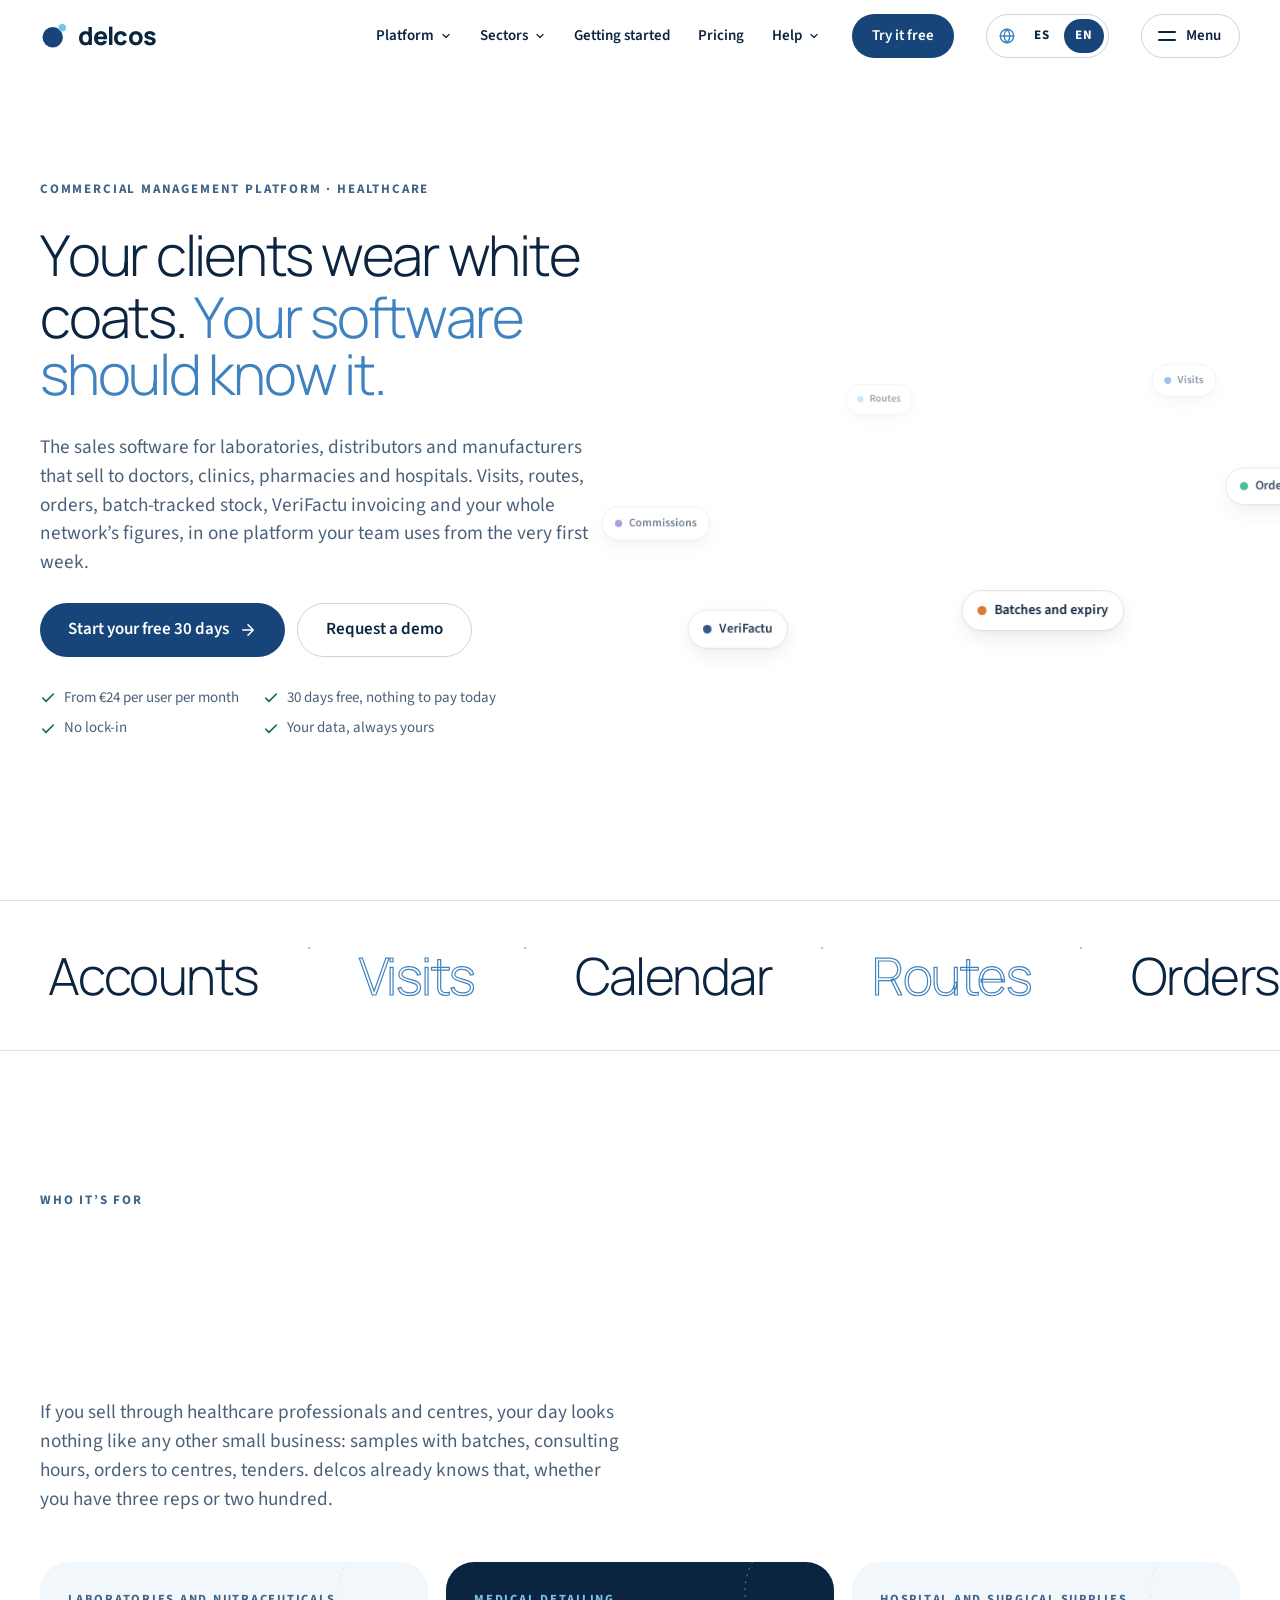
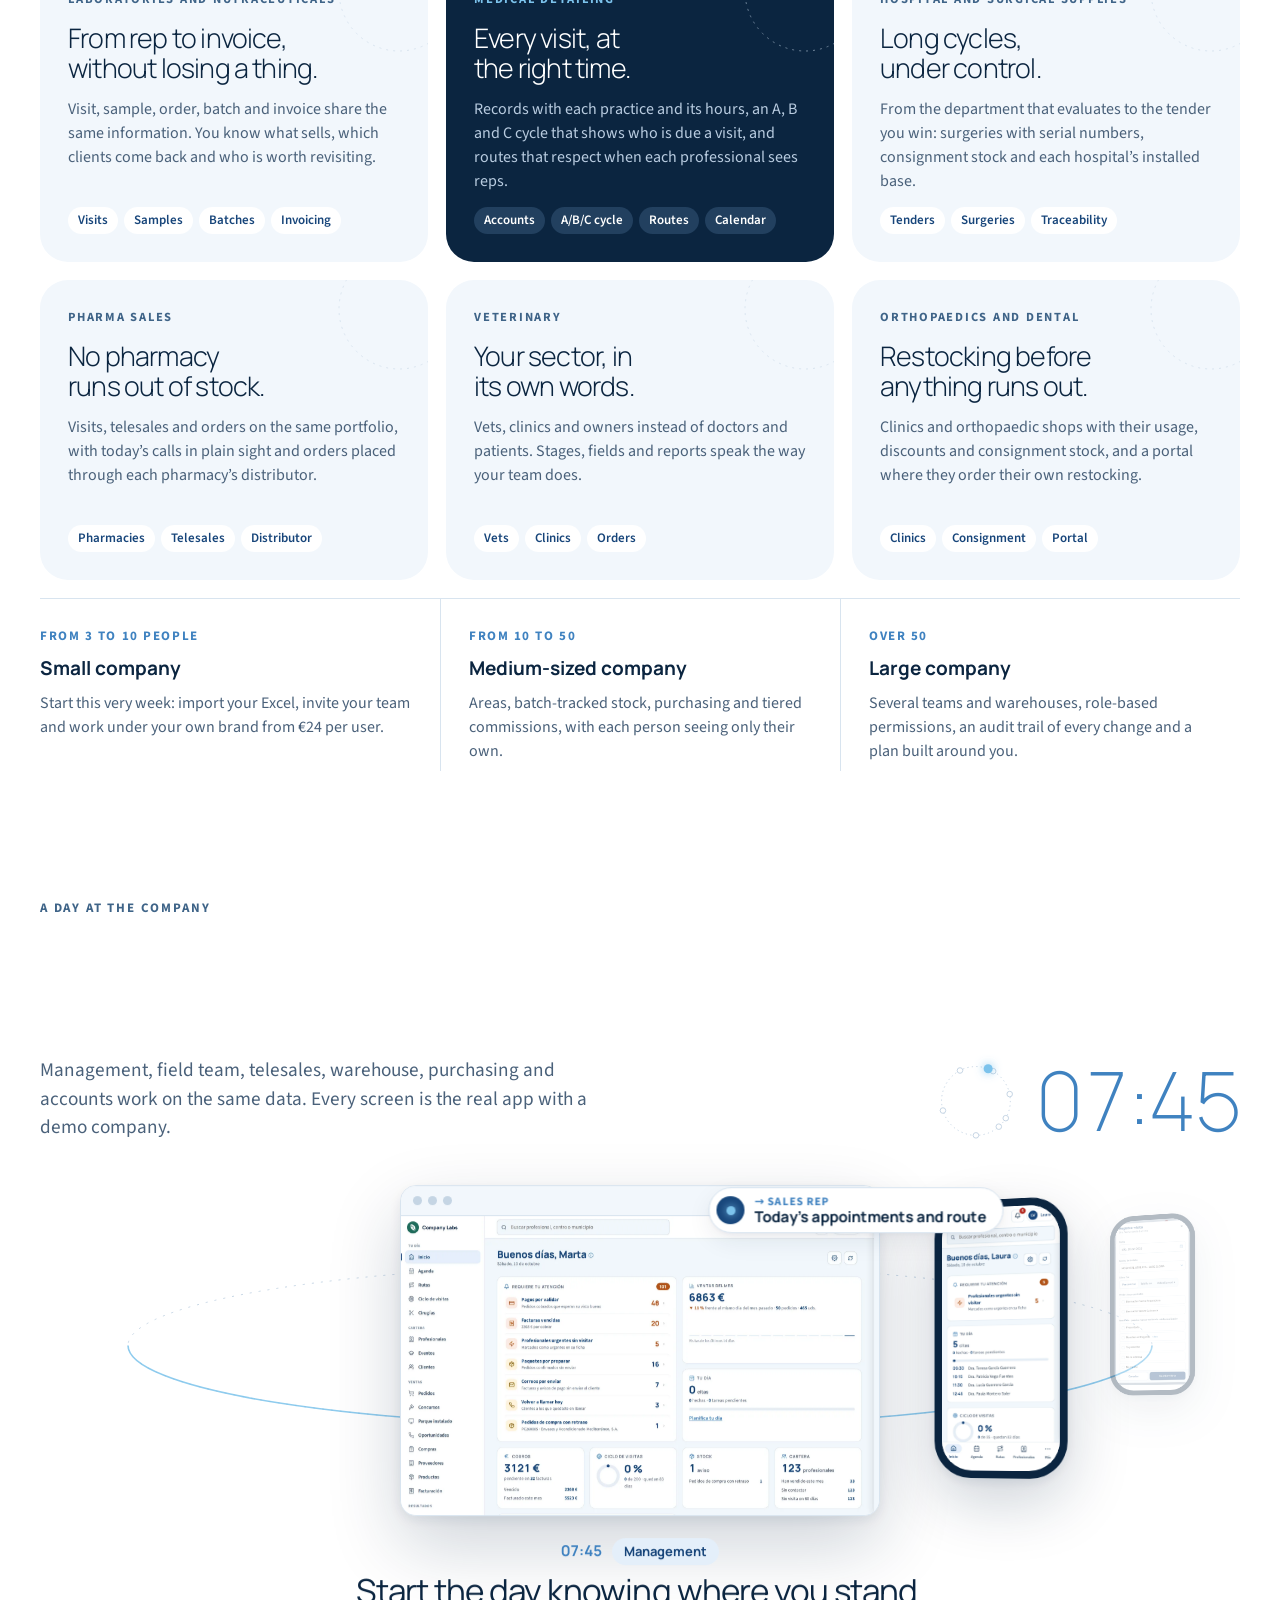
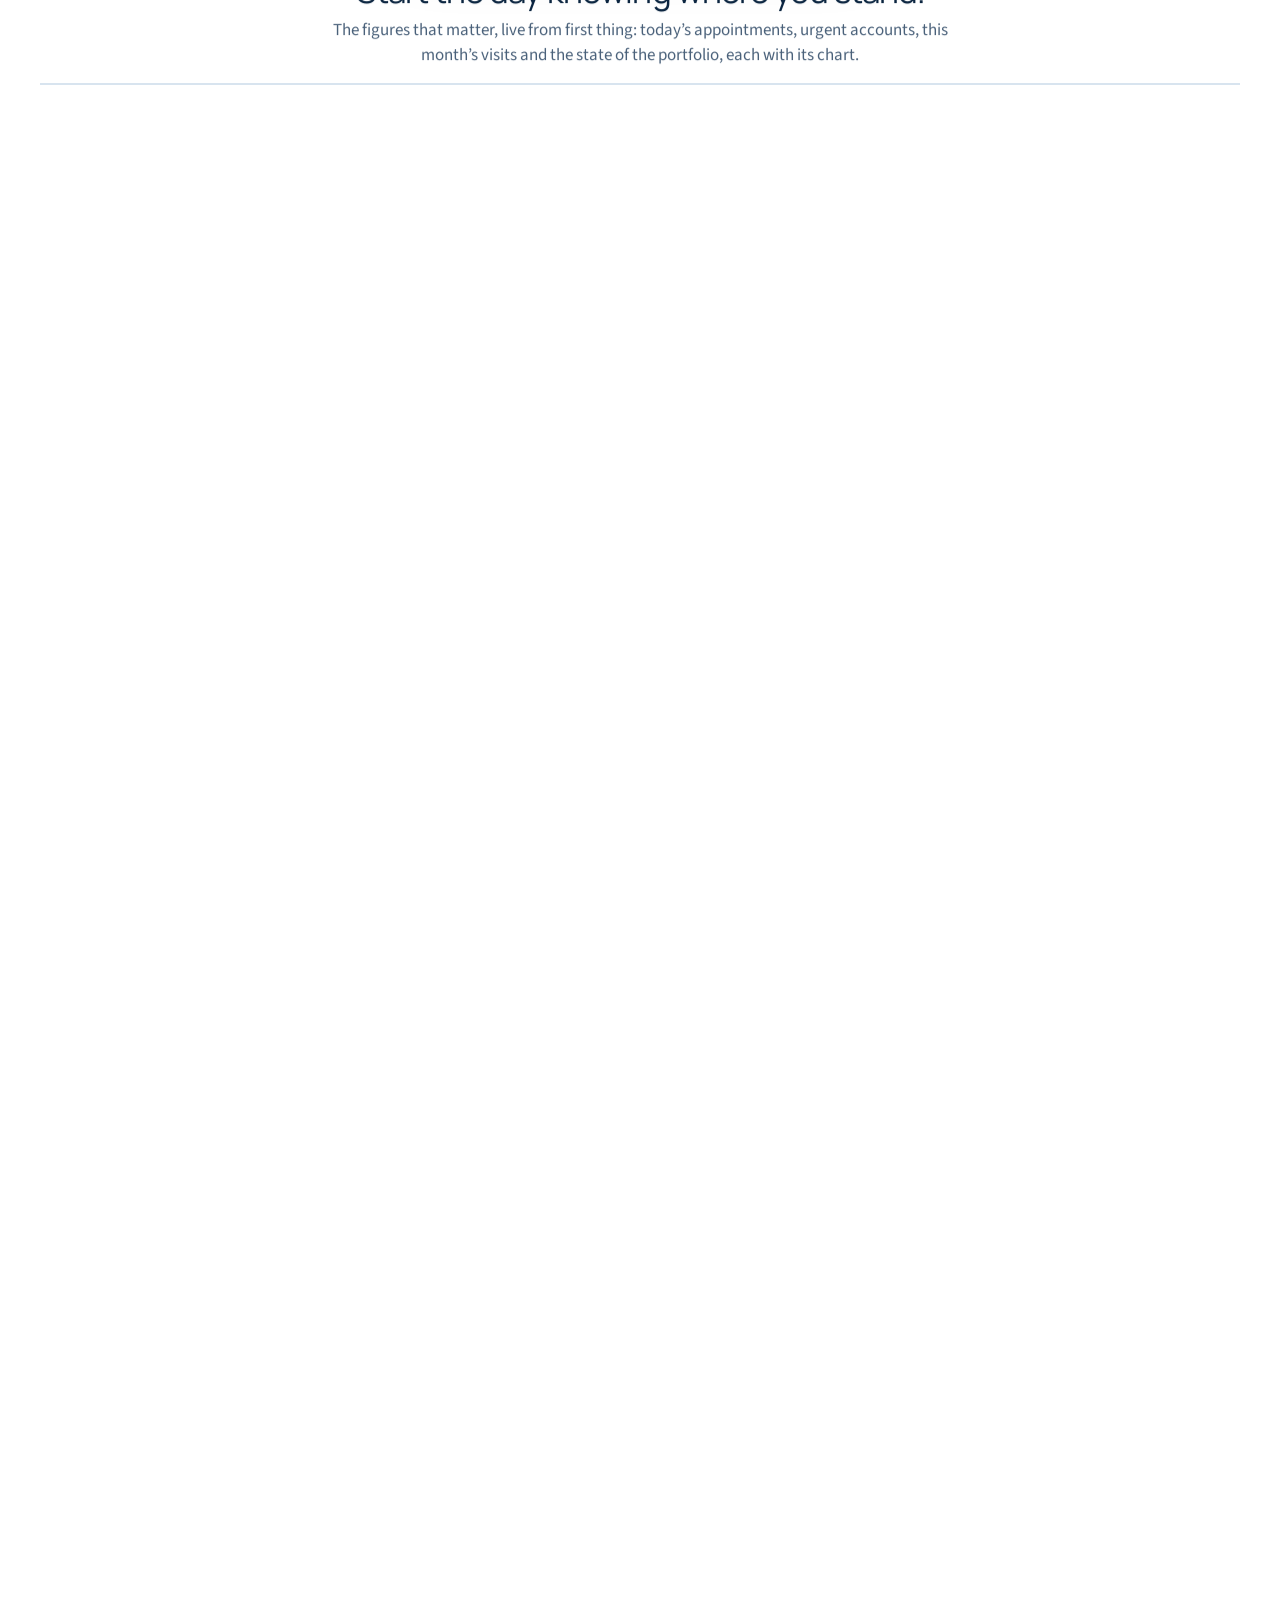
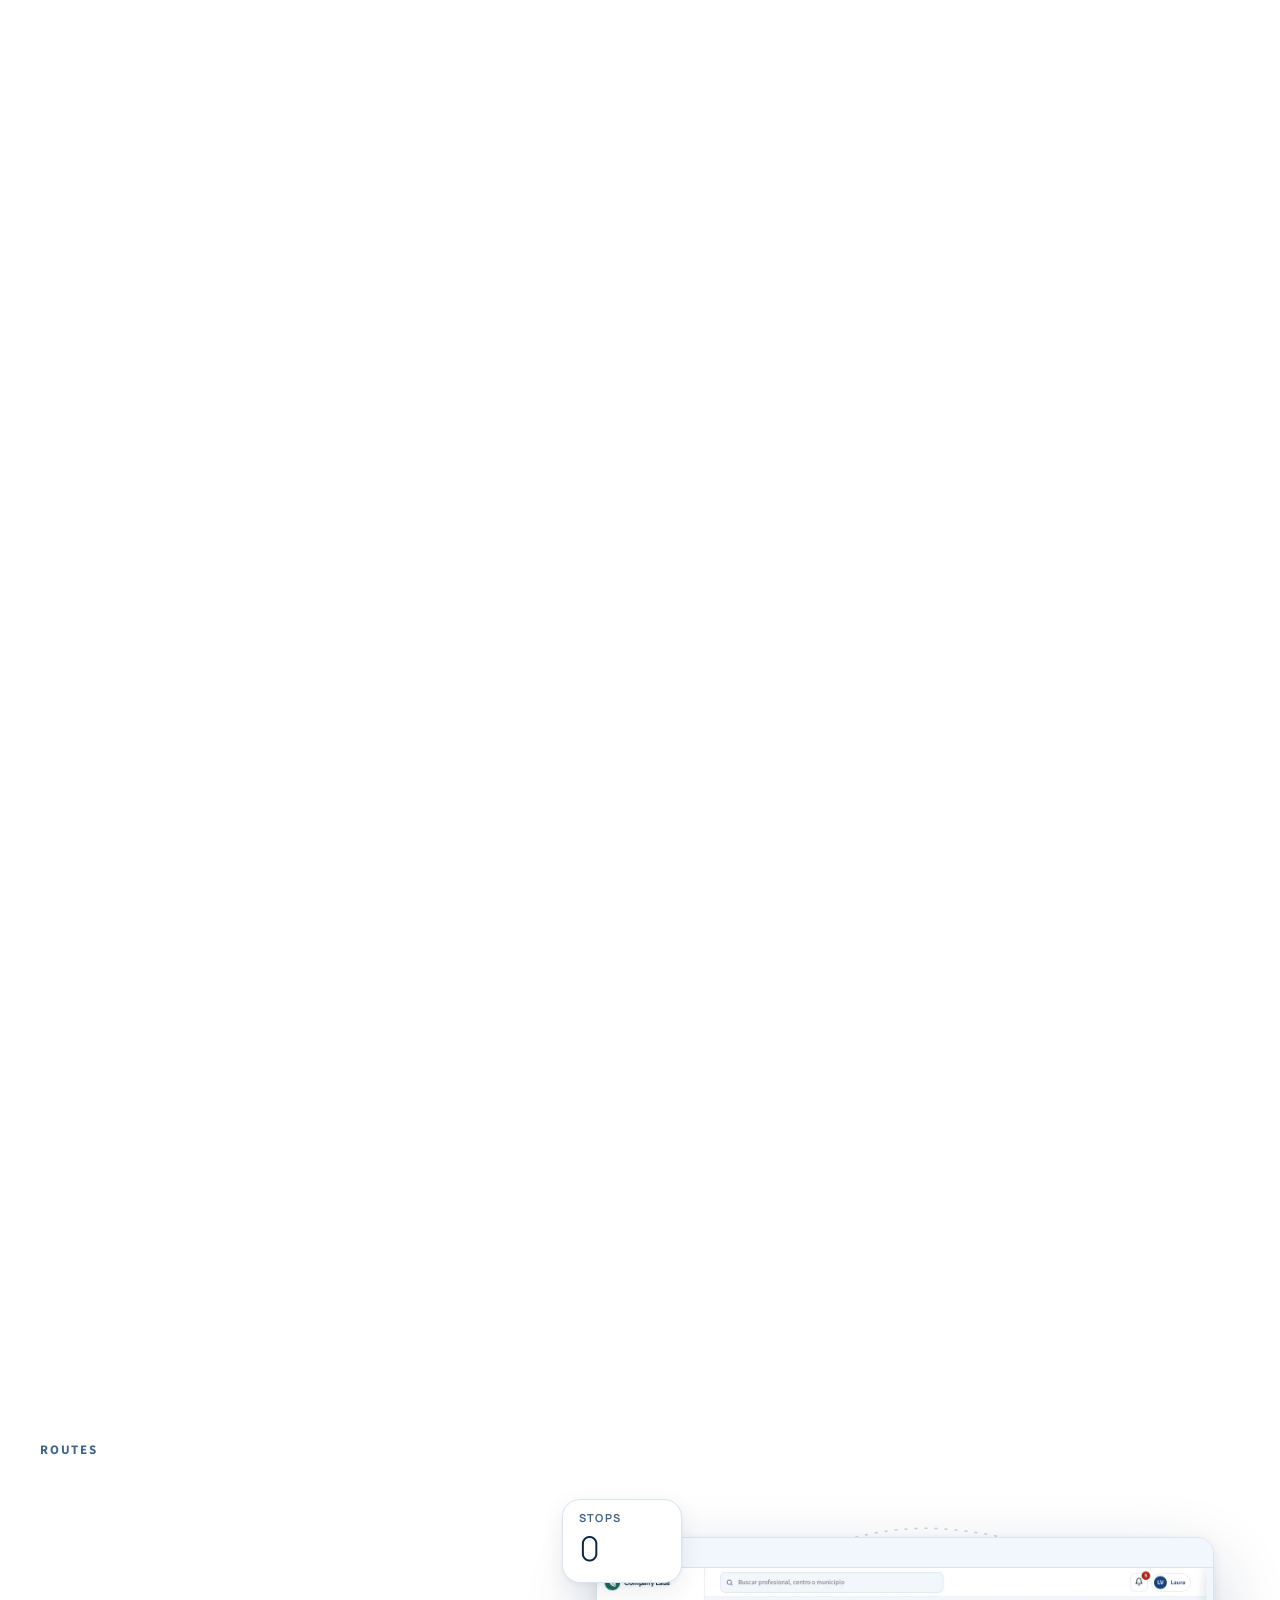
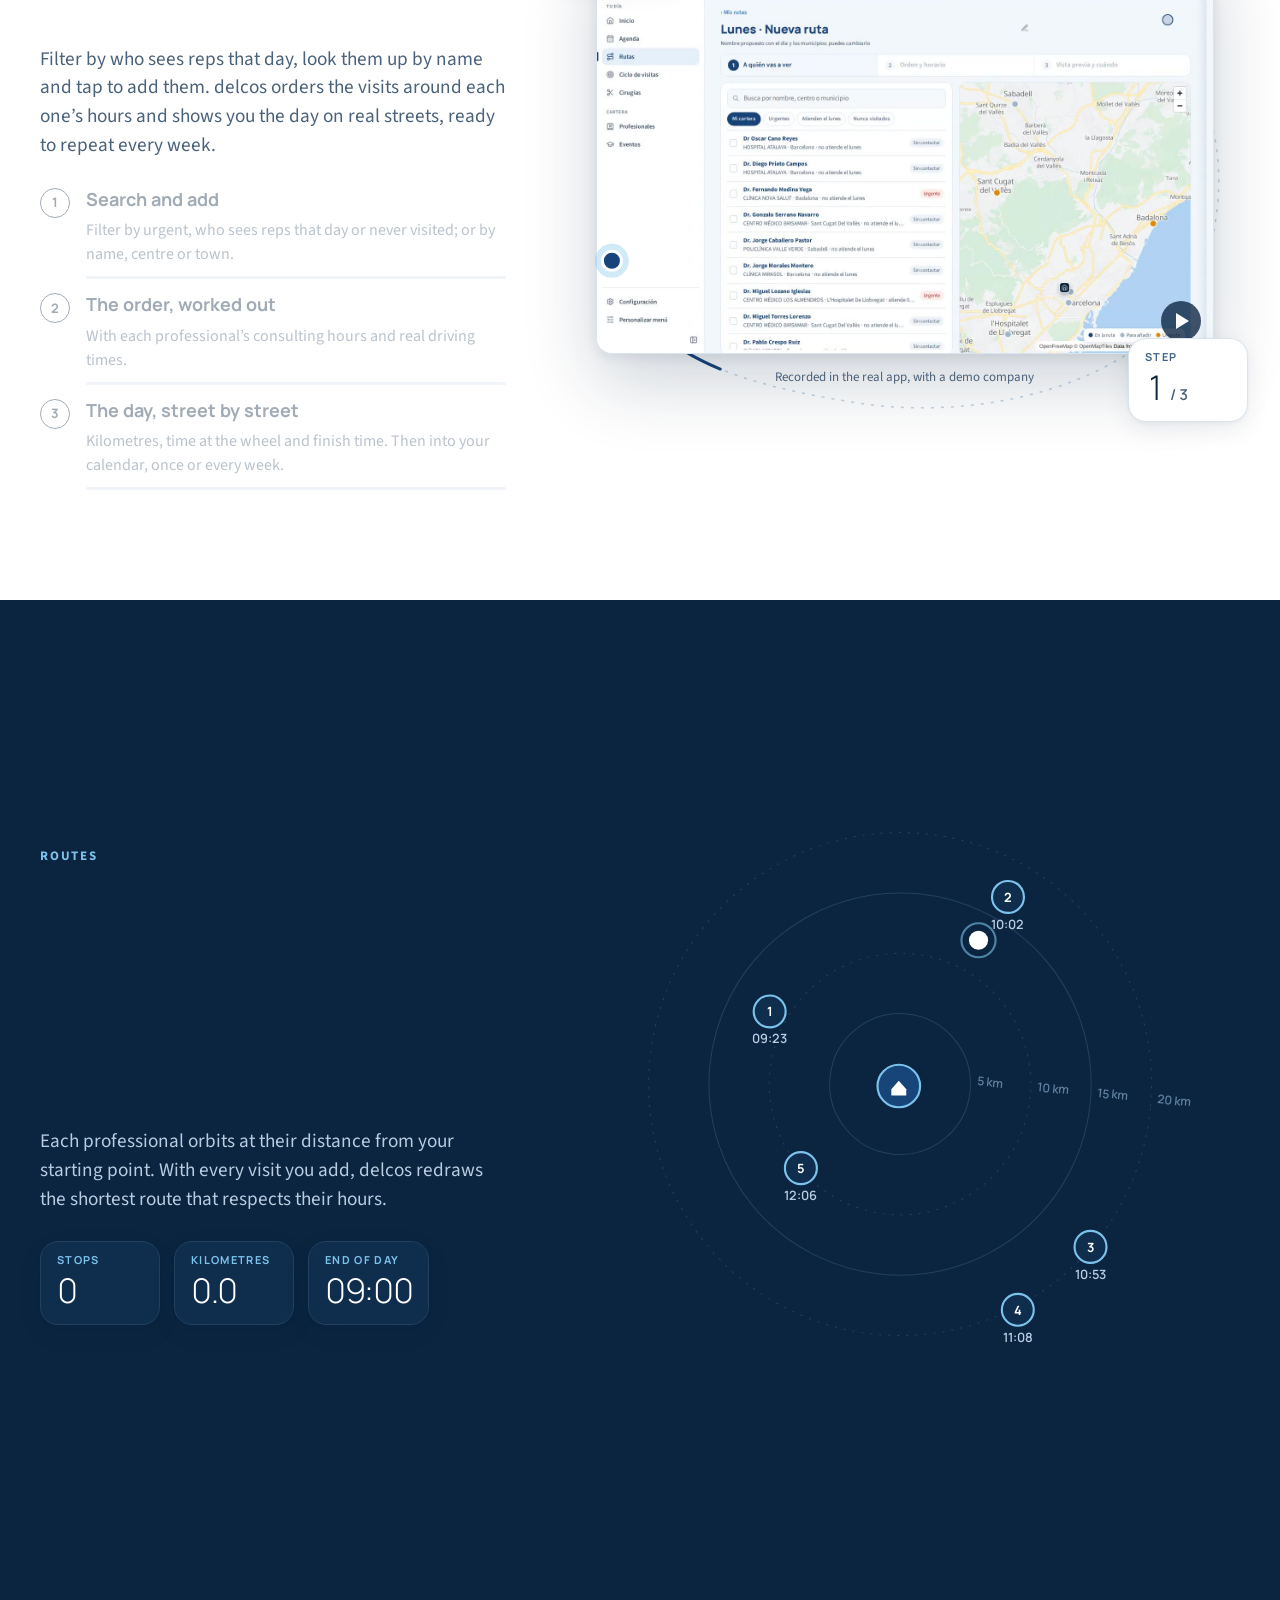
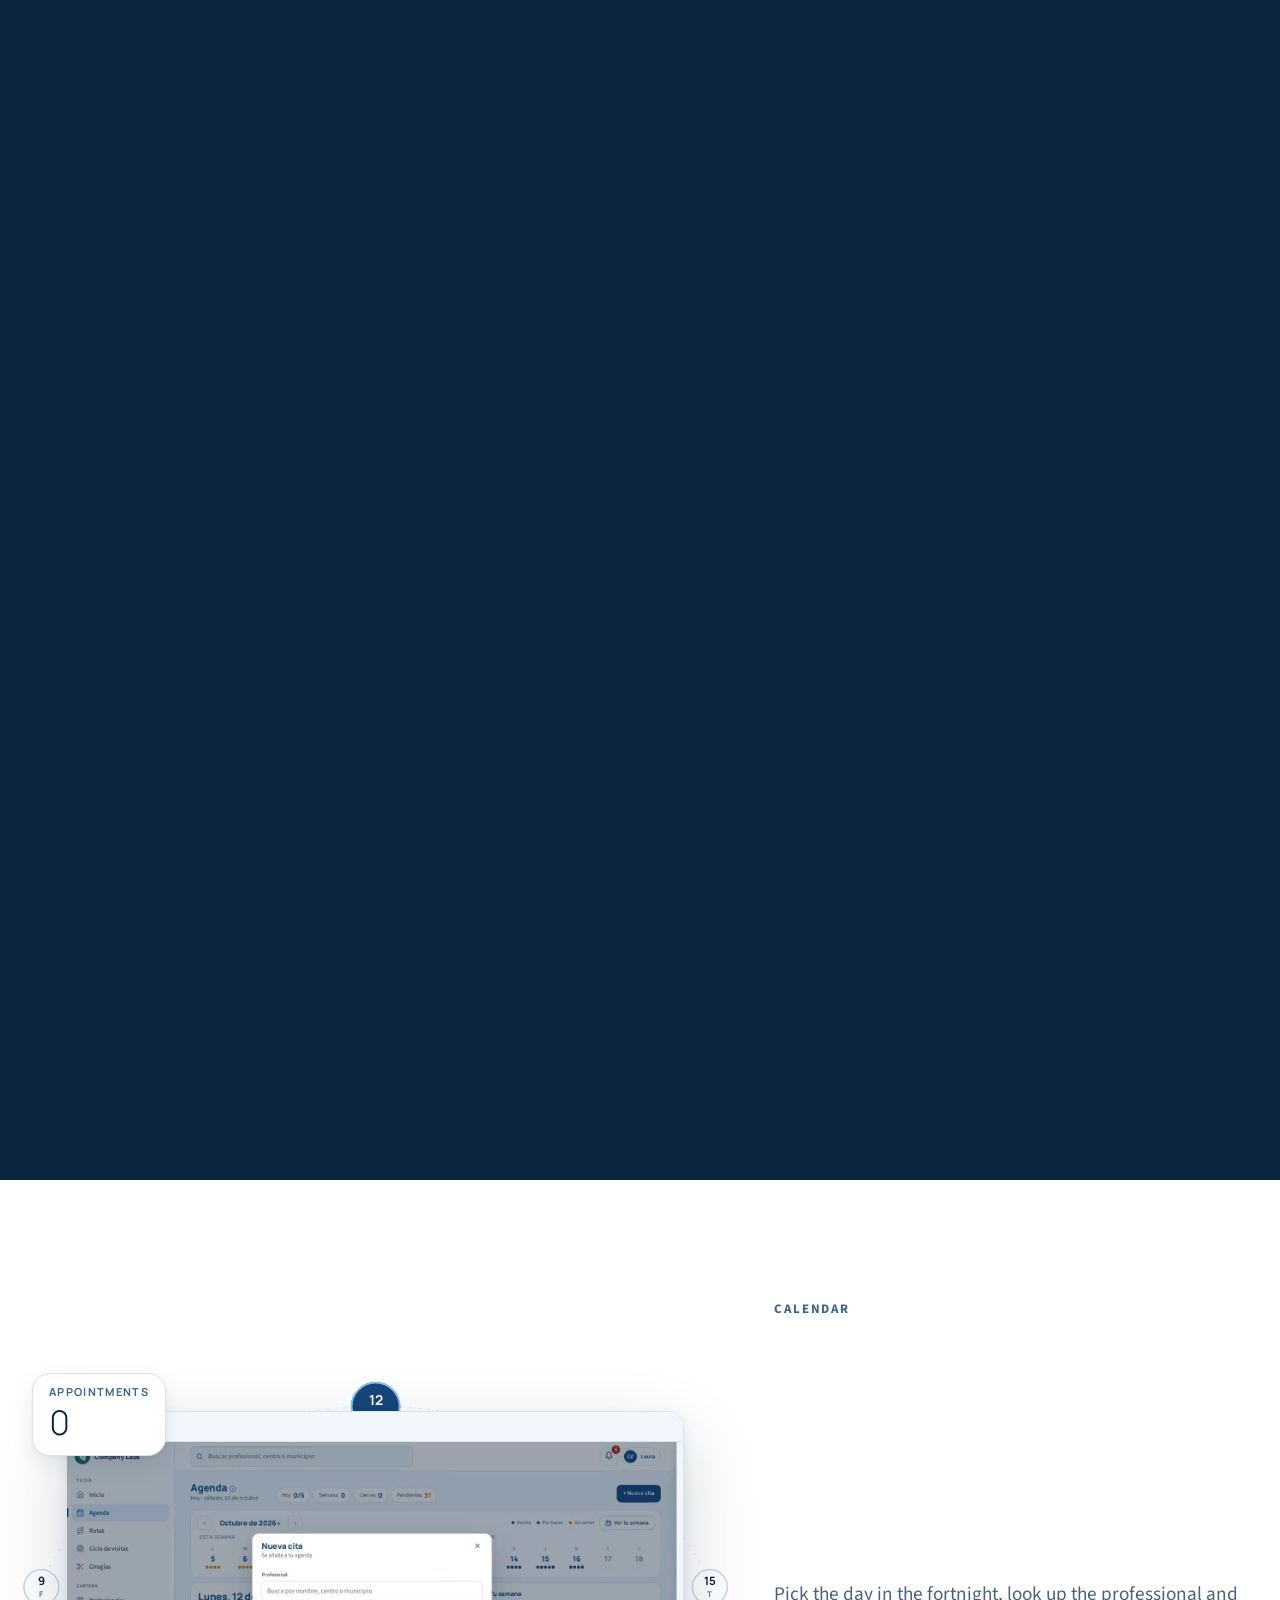
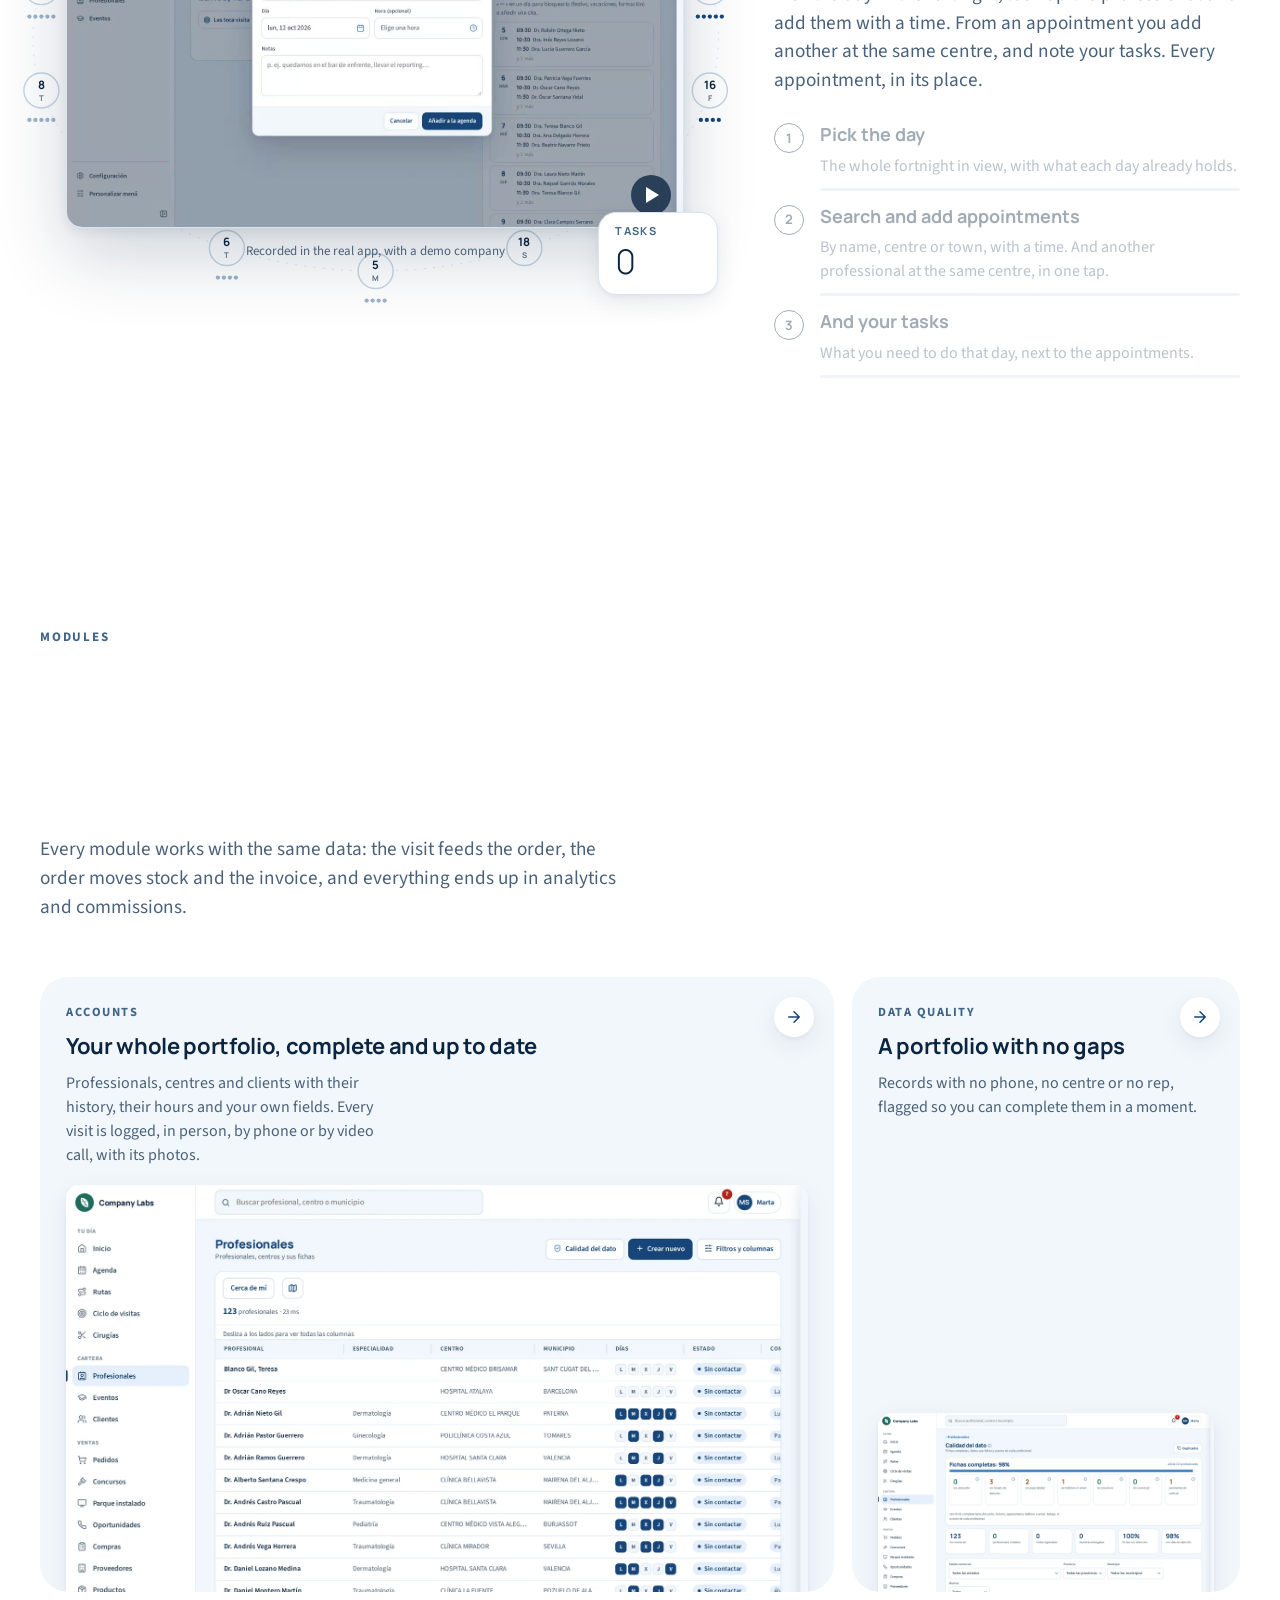
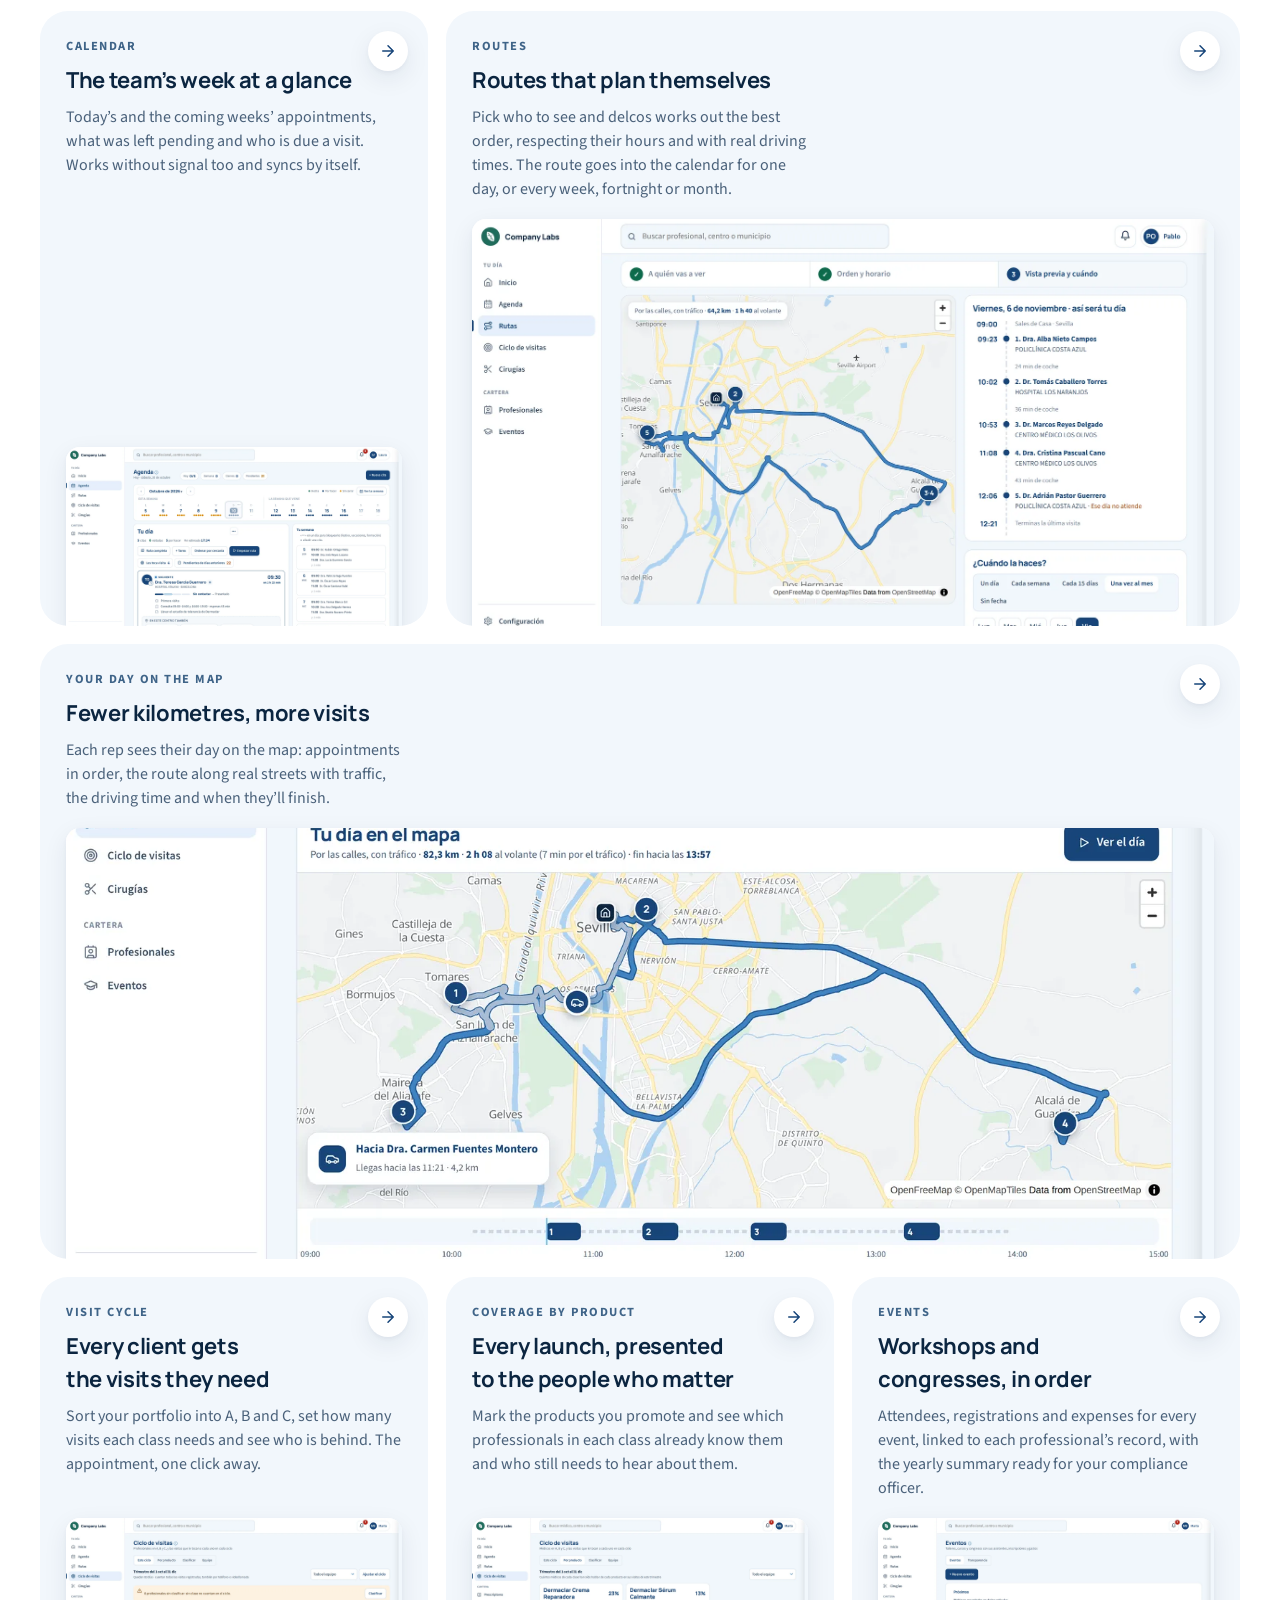
==== commit 2c485e1a: "Móvil: cifras de Rutas y Agenda más legibles Rótulos de las cajitas a 12 px y «Paso»/«Tareas» arriba" ====
--- a/en/index.html
+++ b/en/index.html
@@ -841,7 +841,9 @@
   .orb-lado-v{padding:26px 6px 10px}
   .orb-inst{padding:9px 12px;min-width:0;border-radius:14px}
   .orb-inst b{font-size:24px}
-  .orb-inst small{font-size:10px;margin-bottom:6px}
+  .orb-inst small{font-size:12px;margin-bottom:6px}
+  .orb-inst-b{bottom:auto;top:-4px;right:-4px}
+  .orb-inst-a{left:-4px}
   .orb-lado-b{height:auto;aspect-ratio:1}
   .orb-tel{width:150px;right:0;bottom:-20px}
   .orb-play{opacity:1}
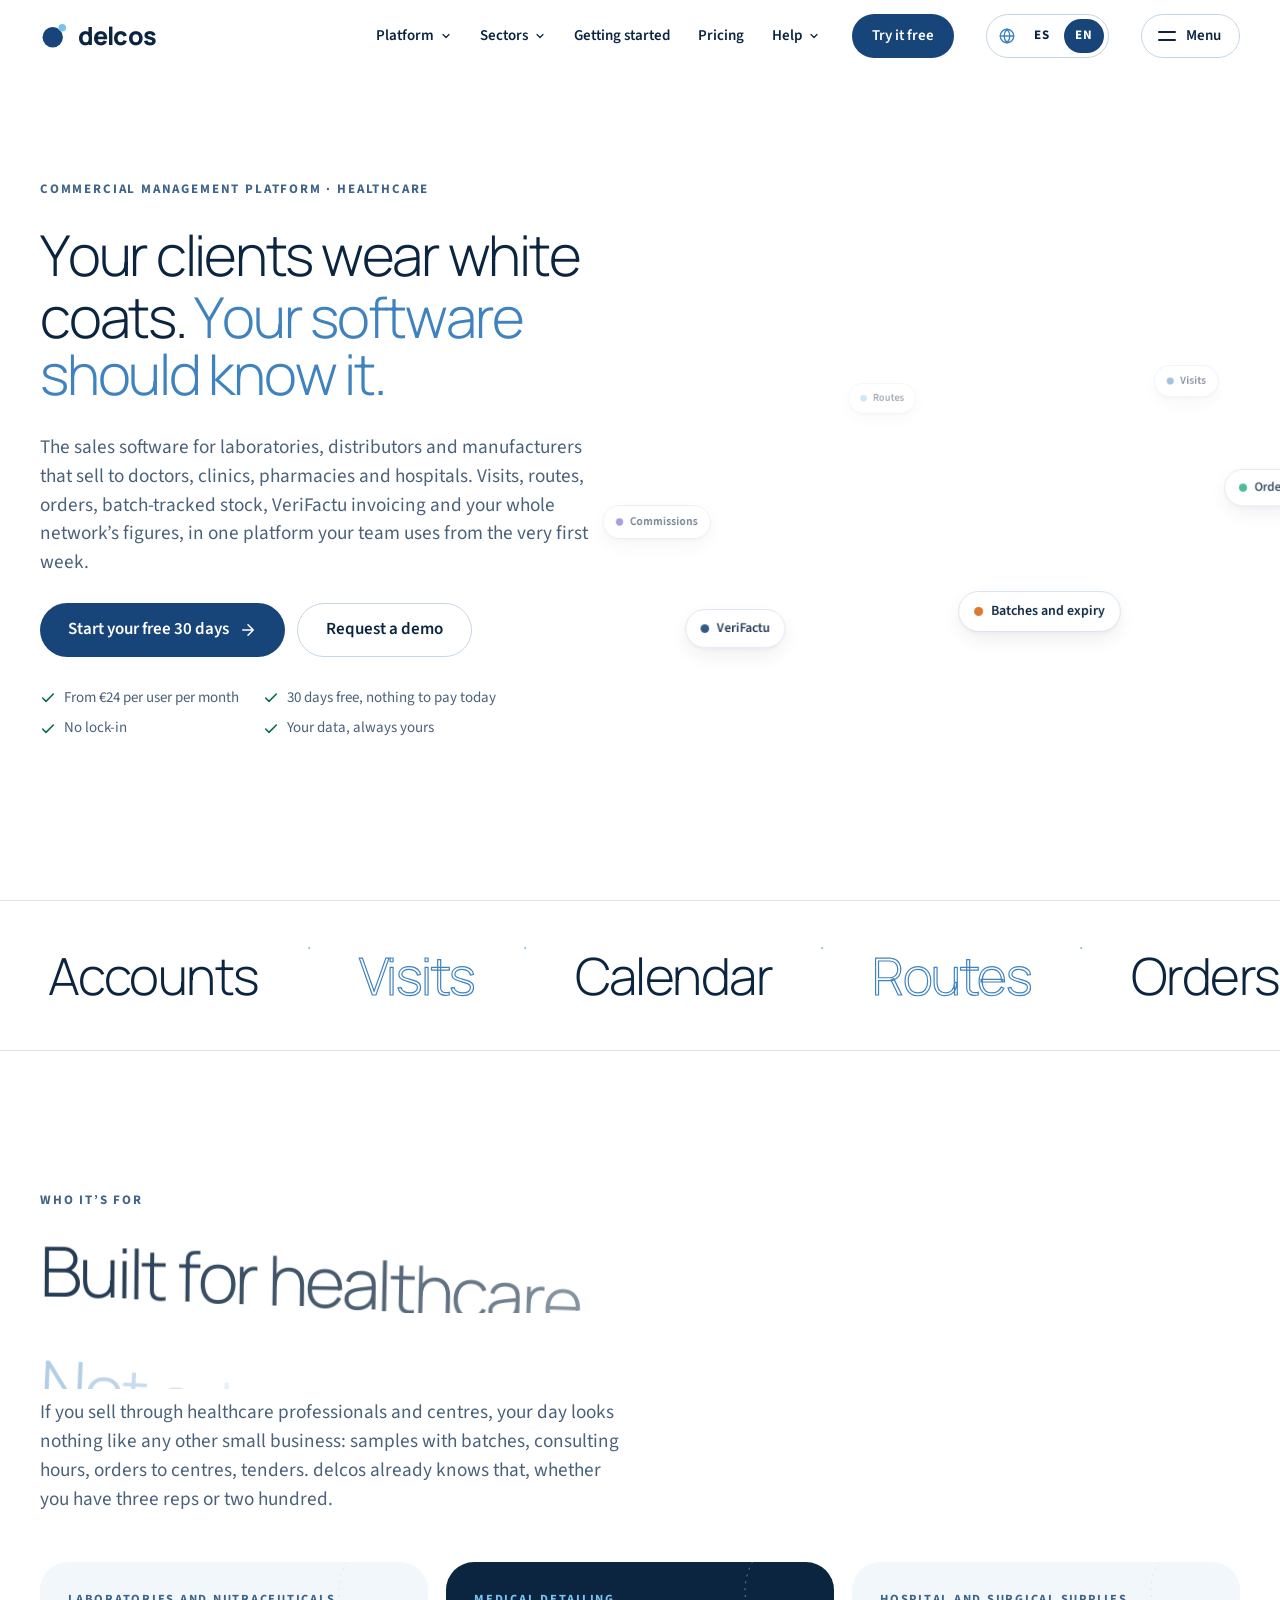
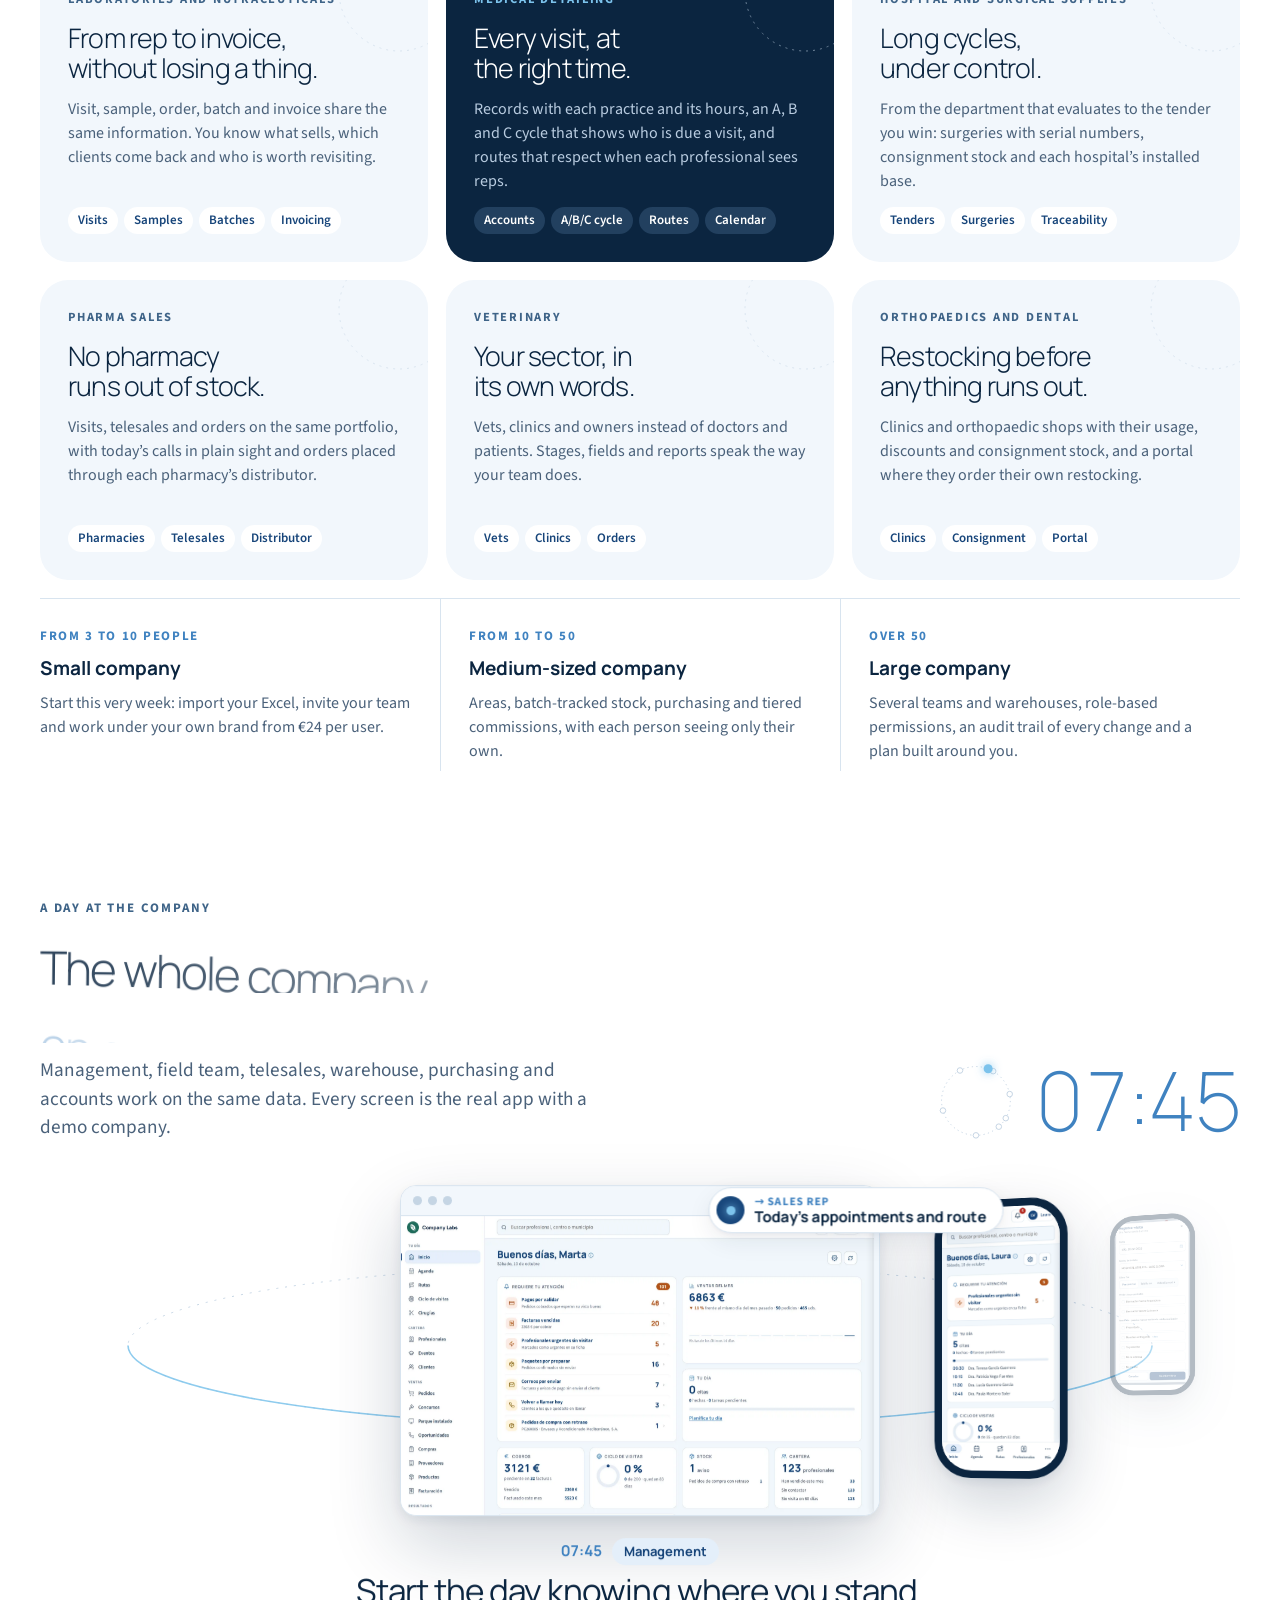
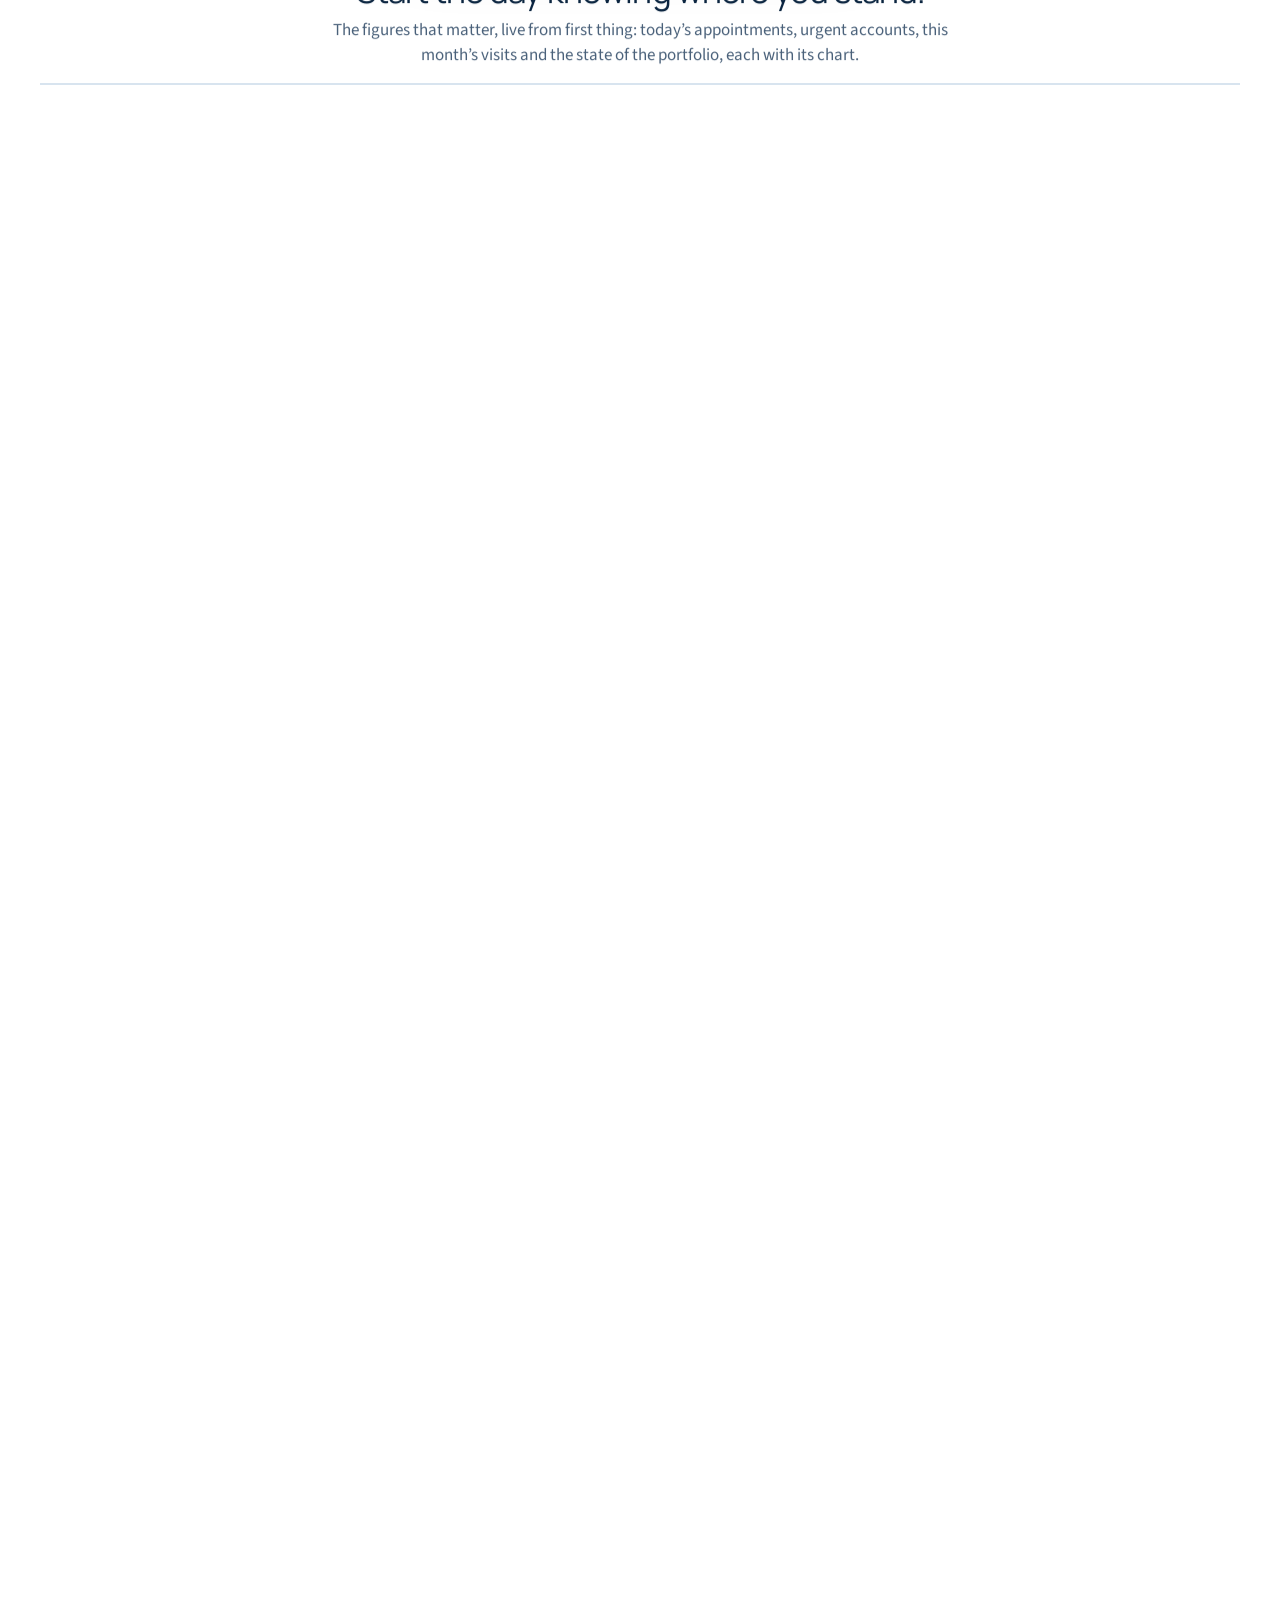
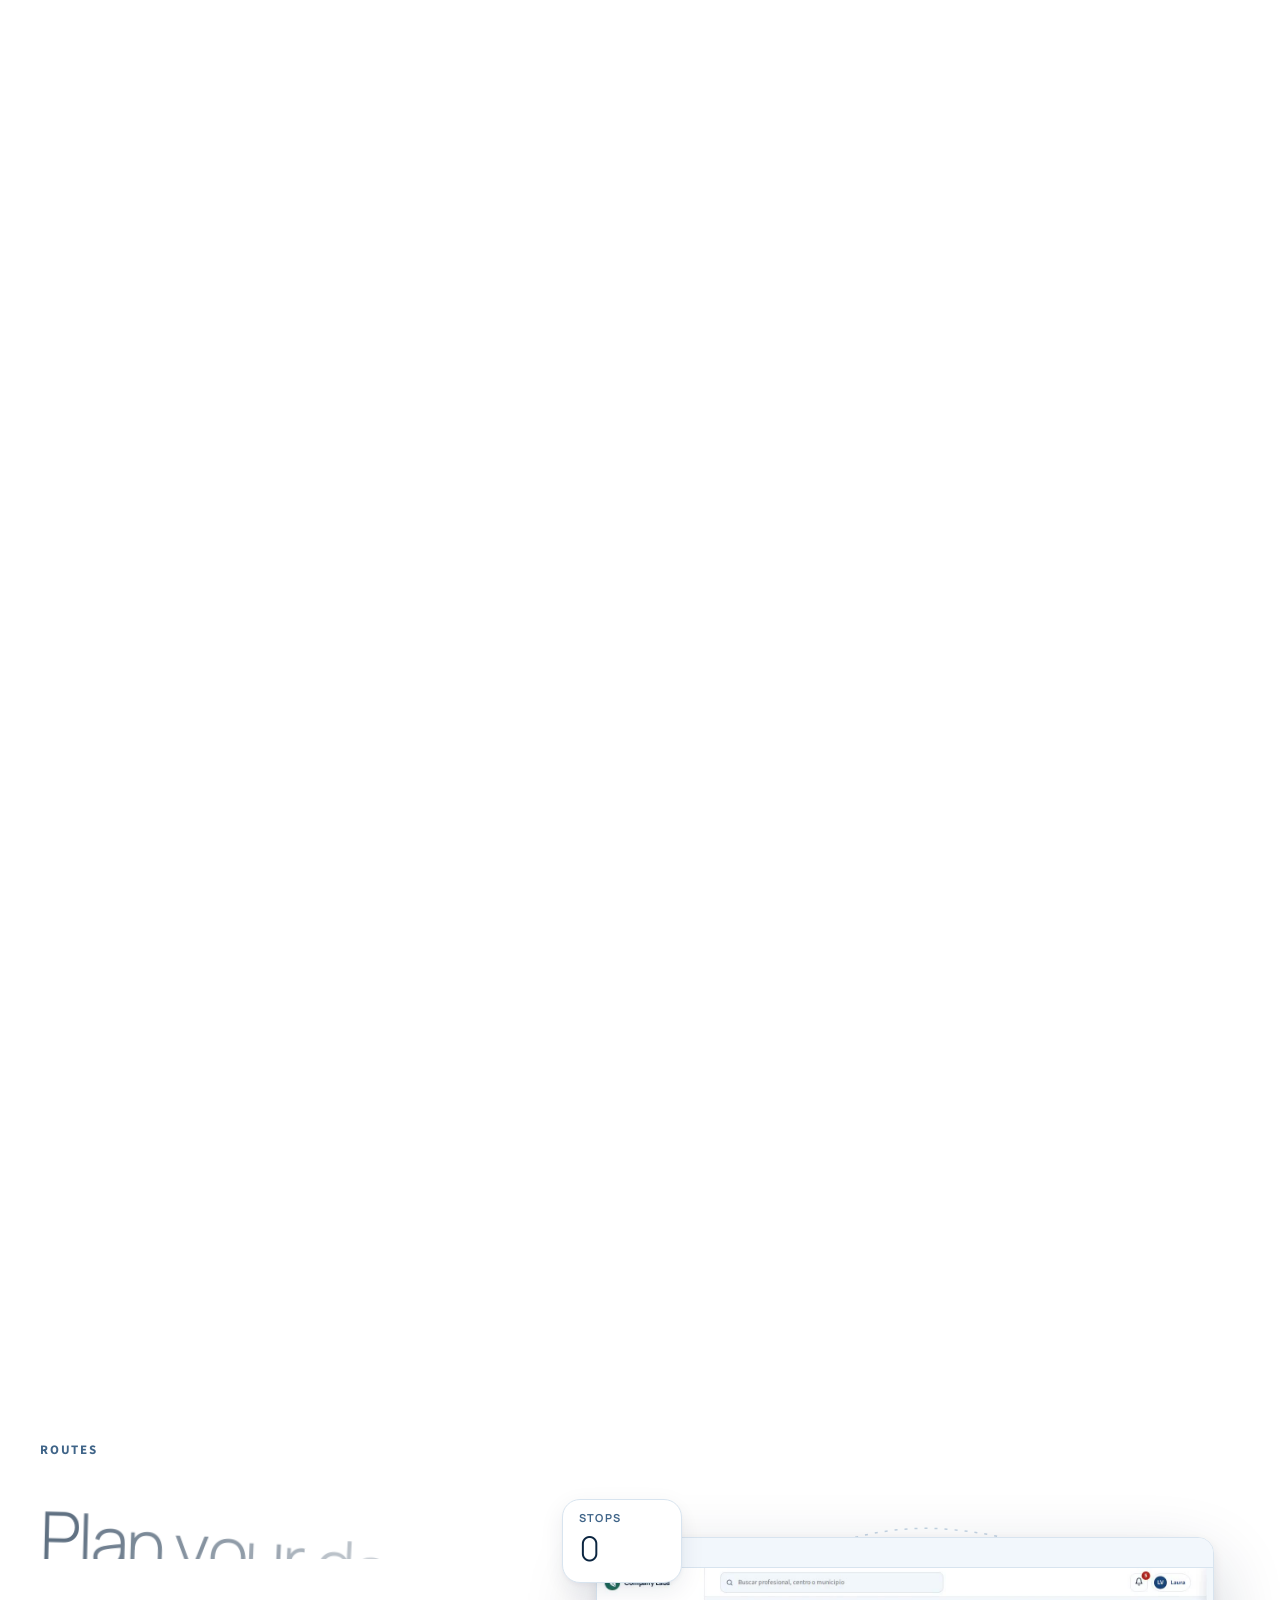
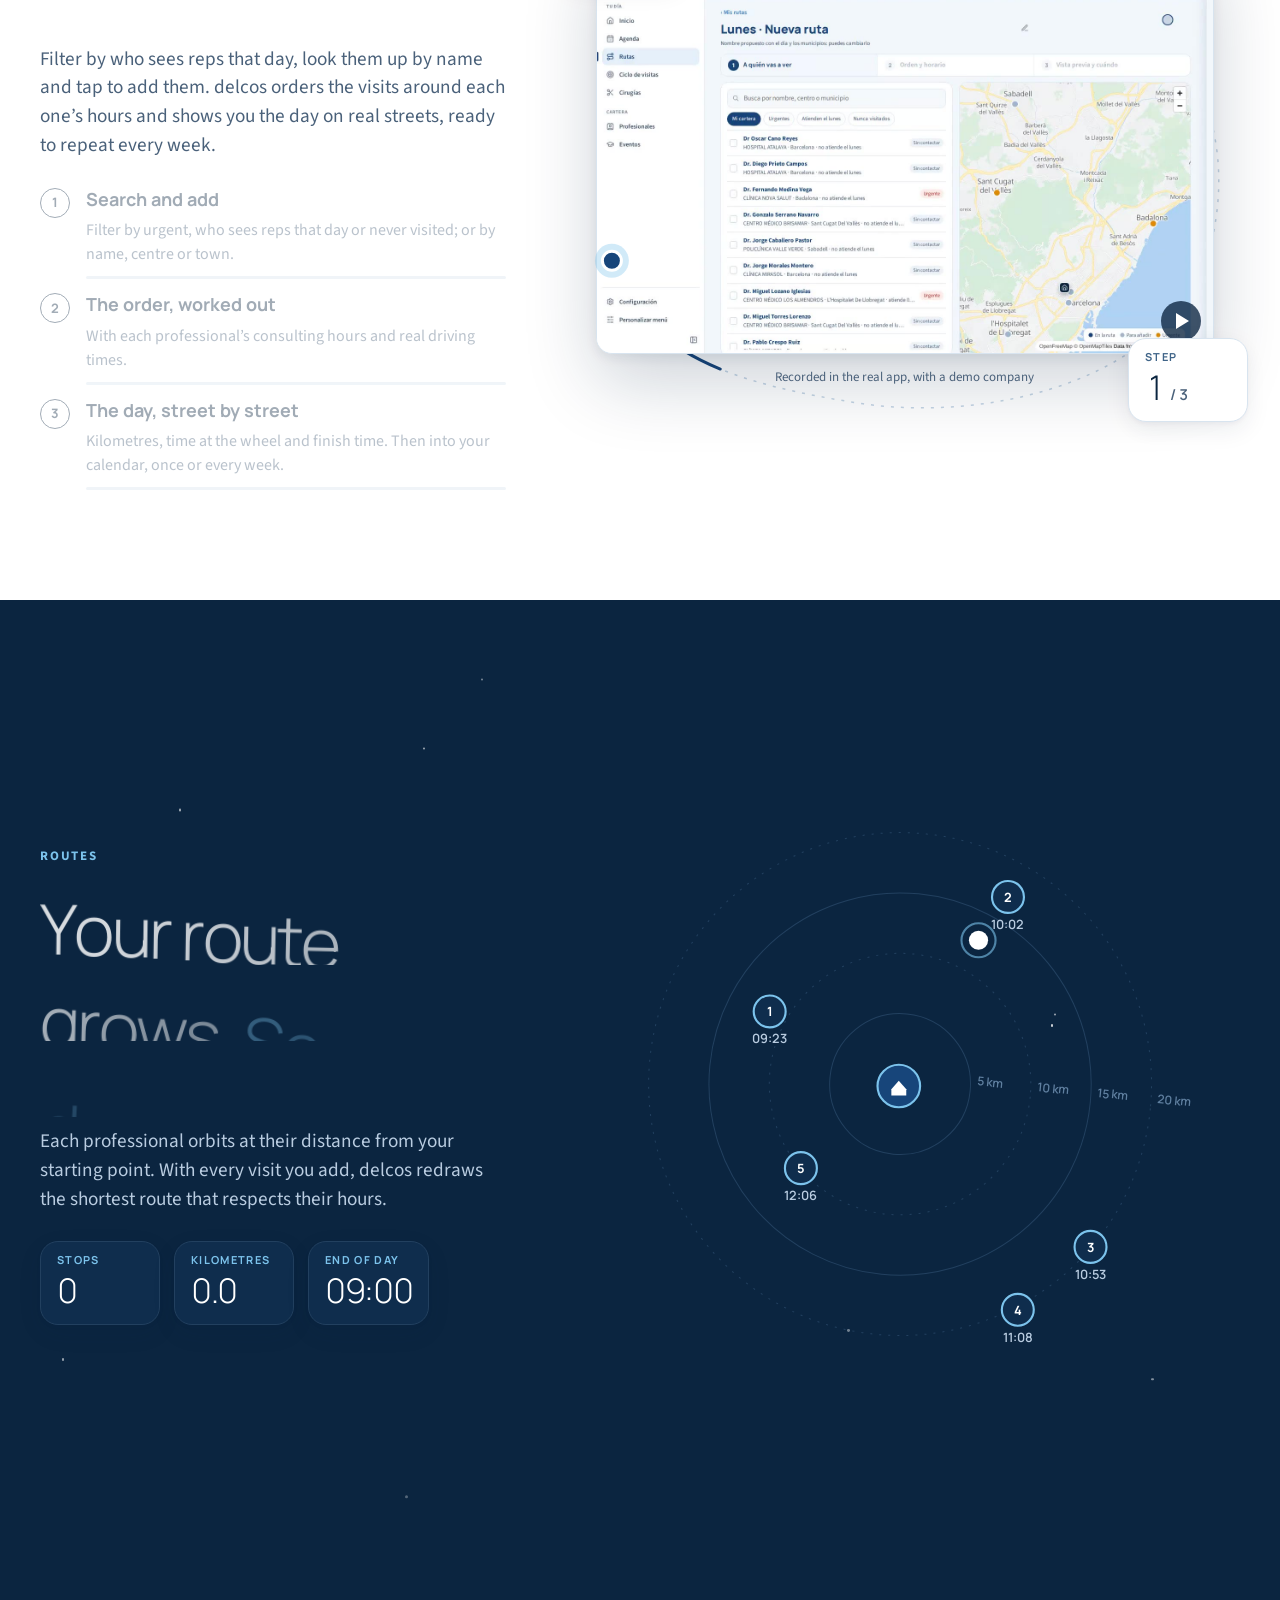
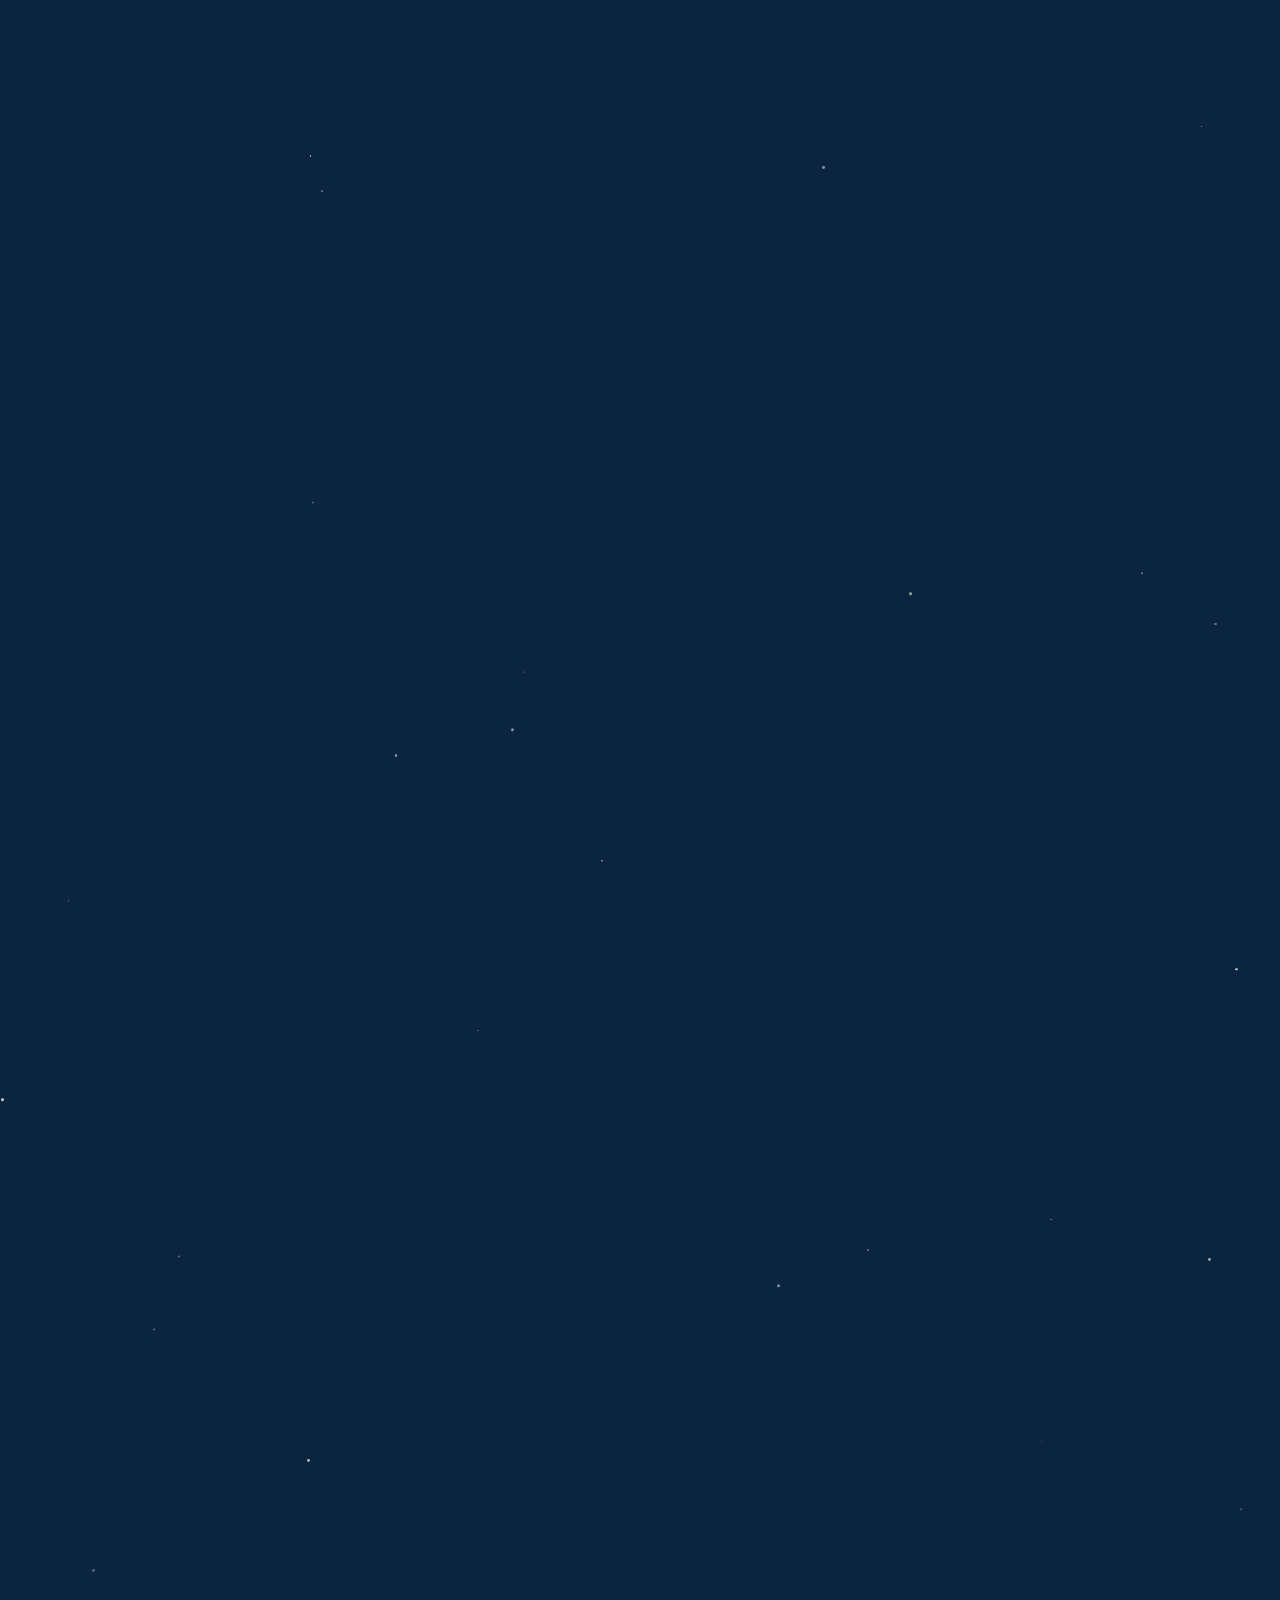
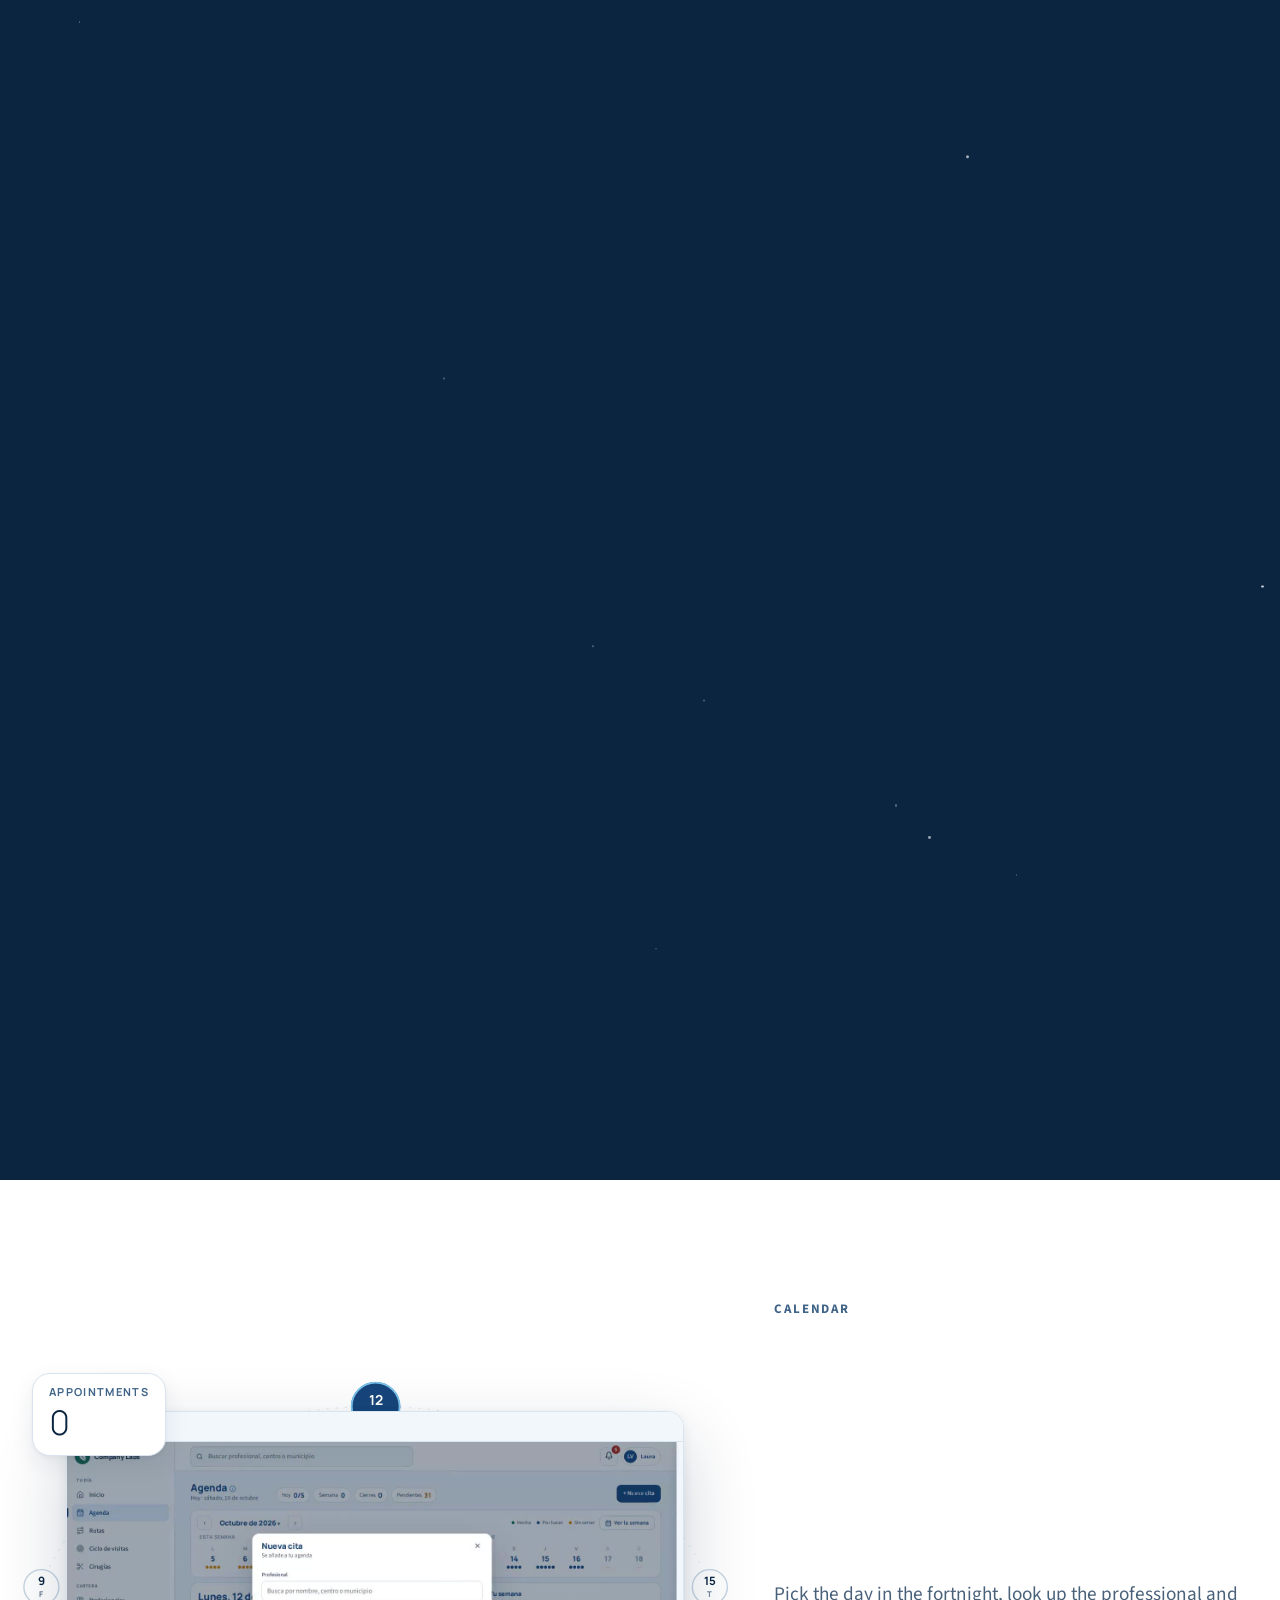
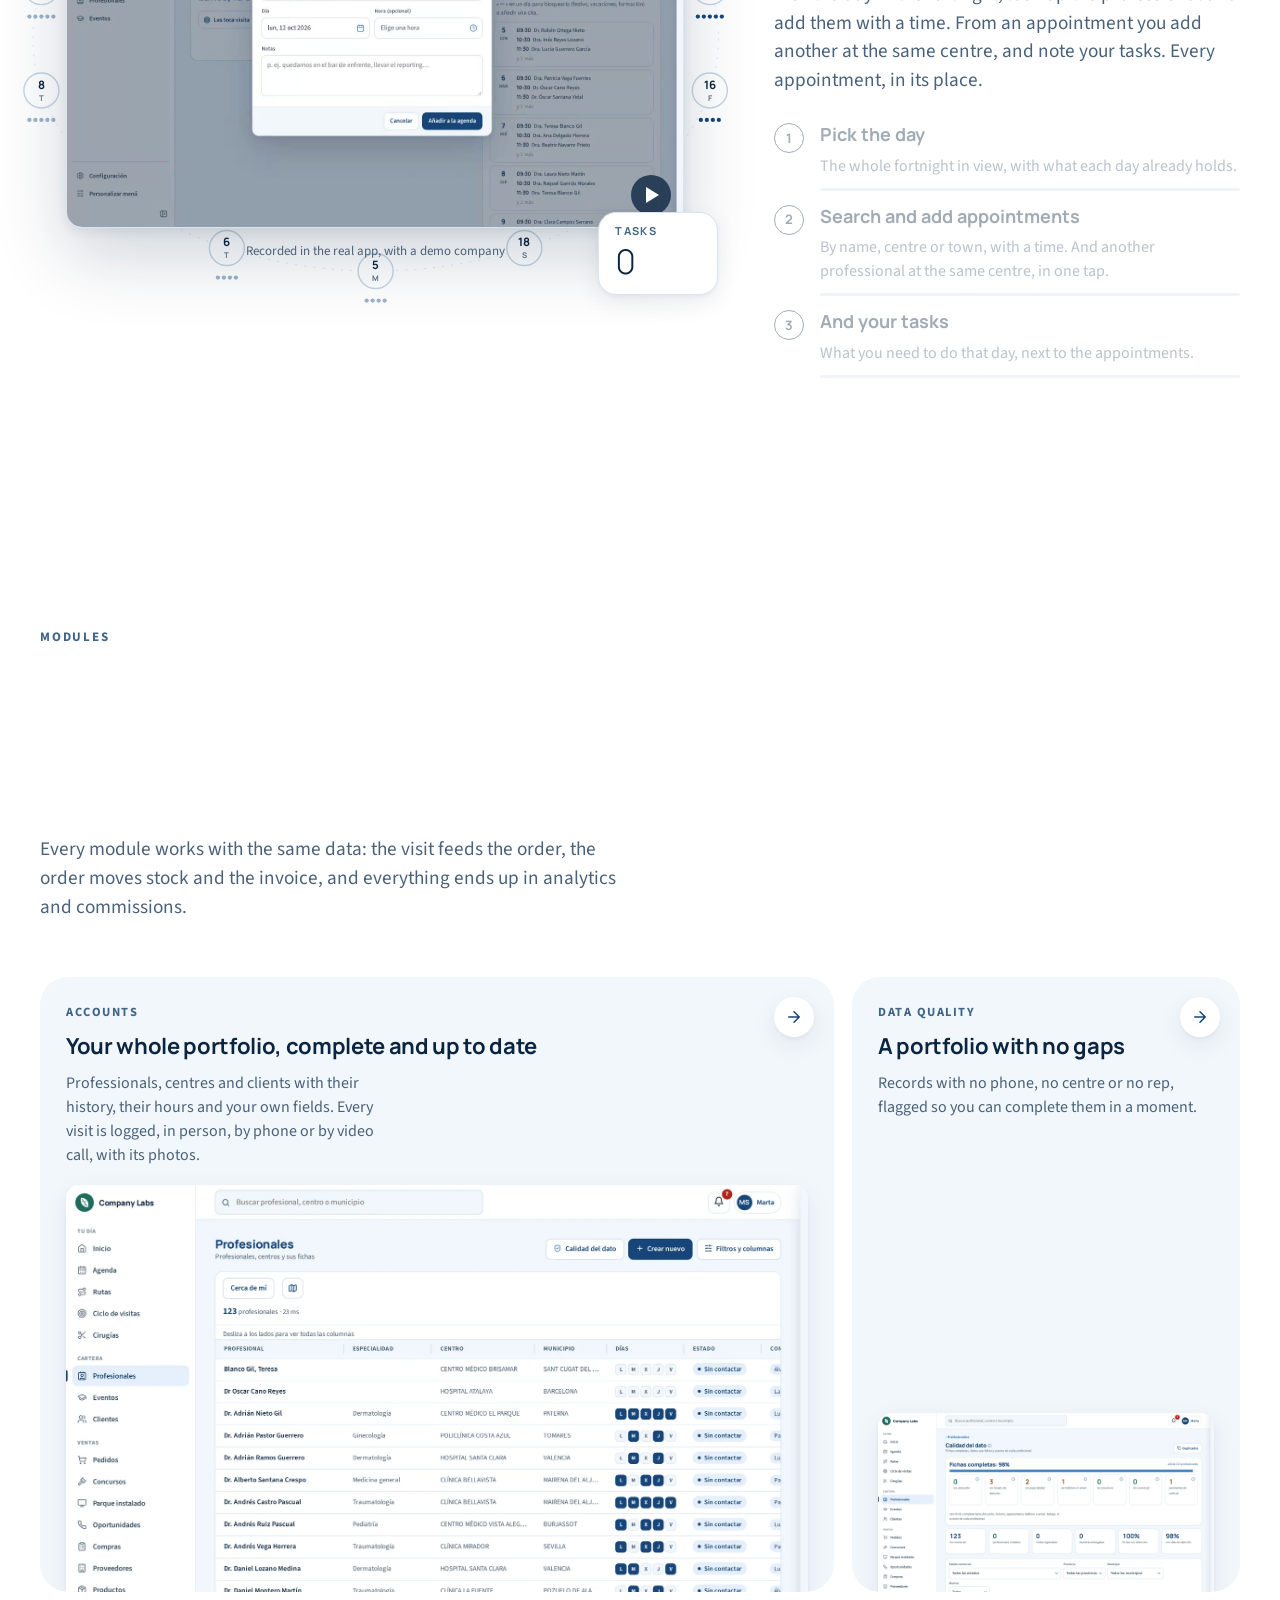
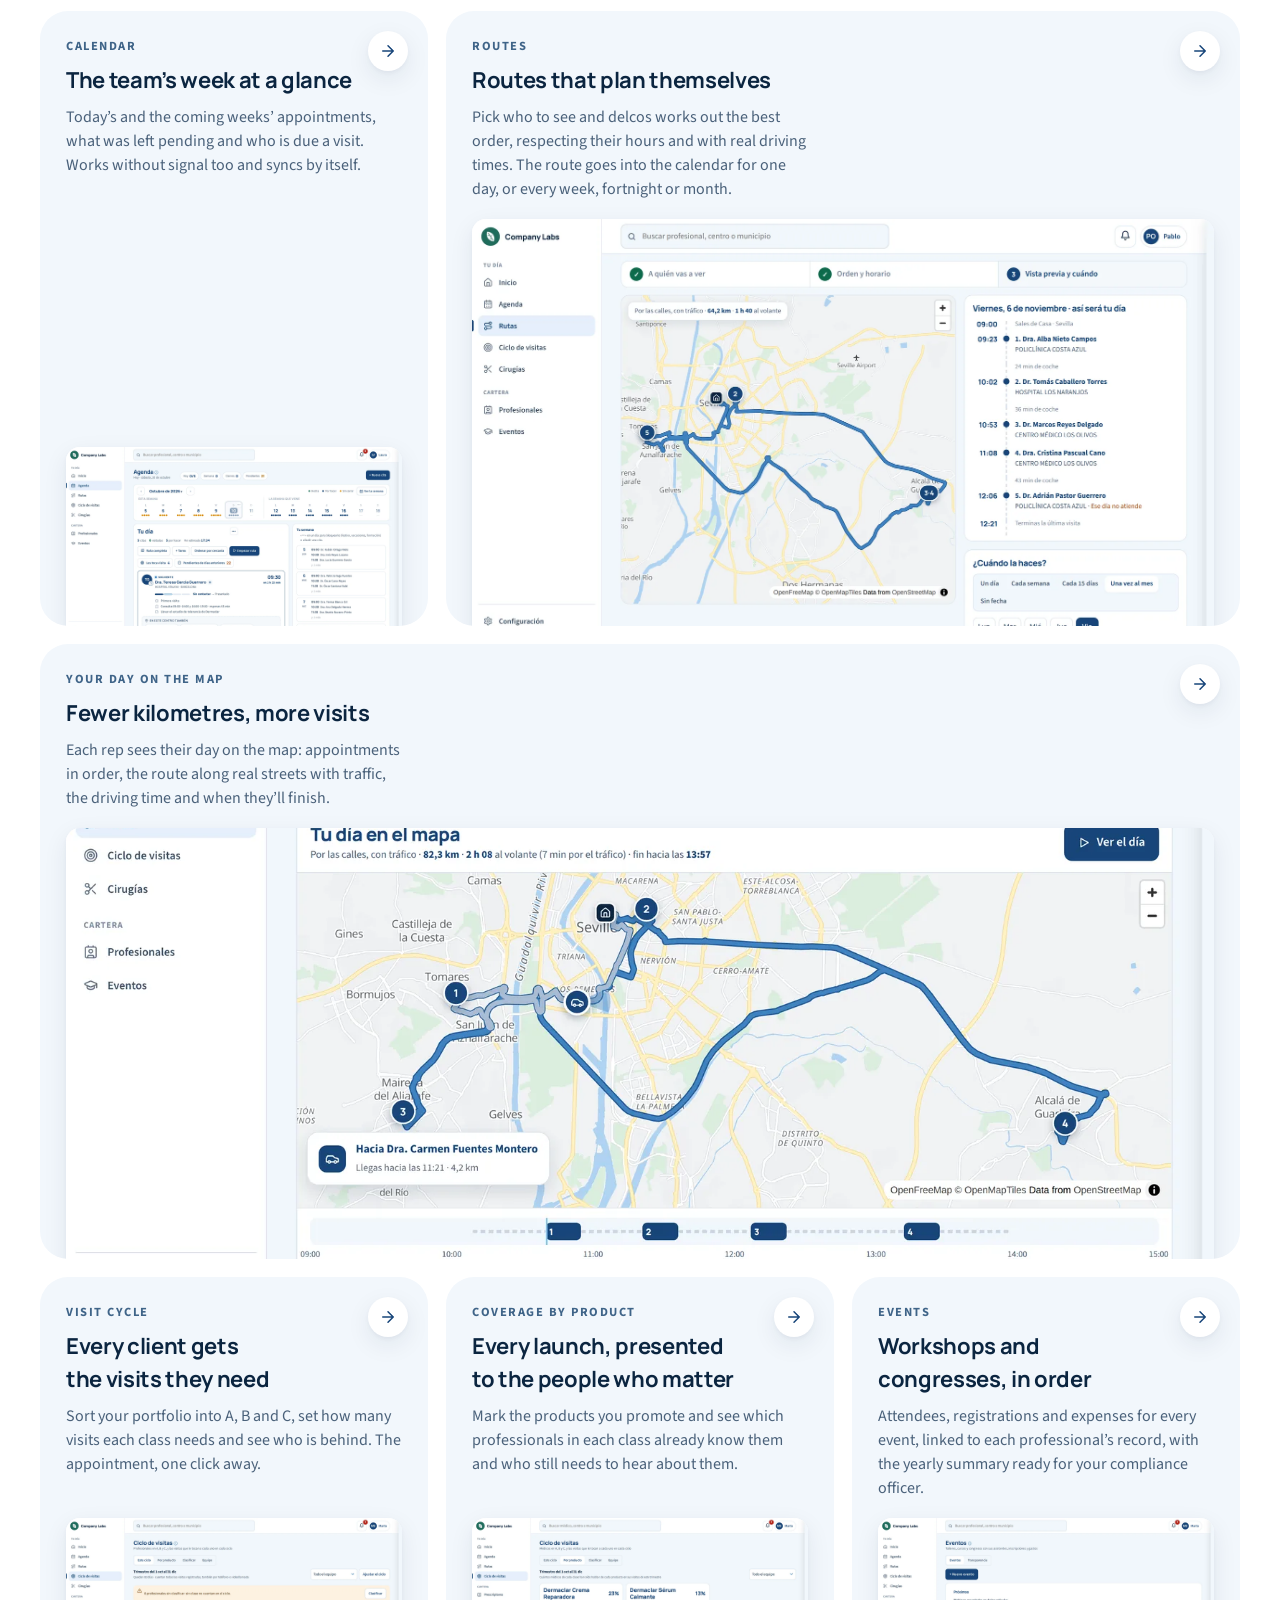
==== commit ce3601b2: "Móvil: mismas animaciones que en el ordenador - Fondos por sección: la página ya no se oscurece ante" ====
--- a/en/index.html
+++ b/en/index.html
@@ -46,6 +46,8 @@
 html.lenis,html.lenis body{height:auto}
 .lenis.lenis-smooth{scroll-behavior:auto!important}
 body{margin:0;background:var(--fondo);color:var(--tinta-txt);font-family:var(--f-texto);font-size:17px;line-height:1.5;overflow-x:hidden;transition:background .6s var(--ease-sal),color .6s var(--ease-sal)}
+body{background:var(--blanco);color:var(--tinta)}
+[data-noche]{background:var(--tinta);color:var(--blanco)}
 body.noche{--fondo:var(--tinta);--tinta-txt:var(--blanco)}
 img{max-width:100%;display:block}
 a{color:inherit}
@@ -54,12 +56,12 @@
 h1,h2,h3{text-wrap:balance}
 .wrap{max-width:1280px;margin:0 auto;padding-inline:40px}
 .ojo{font-size:13px;font-weight:700;letter-spacing:.14em;text-transform:uppercase;color:#3F6488}
-body.noche .ojo{color:var(--celeste)}
+[data-noche] .ojo{color:var(--celeste)}
 .titular{margin:0;font-family:var(--f-titulo);font-weight:300;font-size:clamp(40px,5.4vw,76px);line-height:1.02;letter-spacing:-.04em}
 .titular em{font-style:normal;color:var(--azul)}
-body.noche .titular em{color:var(--celeste)}
+[data-noche] .titular em{color:var(--celeste)}
 .entrada{margin:0;font-size:clamp(17px,1.5vw,20px);color:var(--texto2);max-width:58ch}
-body.noche .entrada{color:var(--en-tinta)}
+[data-noche] .entrada{color:var(--en-tinta)}
 .linea-txt{display:block;overflow:hidden;padding-bottom:.2em;margin-bottom:-.12em}
 .boton{display:inline-flex;align-items:center;gap:10px;height:54px;padding:0 28px;border-radius:999px;background:var(--marino);color:var(--blanco);
   font-weight:600;font-size:17px;text-decoration:none;border:0;transition:background .1s;will-change:transform}
@@ -68,8 +70,8 @@
 .boton:hover svg{transform:translateX(4px)}
 .boton.sec{background:transparent;color:inherit;border:1px solid var(--linea-f)}
 .boton.sec:hover{background:var(--hielo)}
-body.noche .boton.sec{border-color:var(--linea-t)}
-body.noche .boton.sec:hover{background:var(--linea-t)}
+[data-noche] .boton.sec{border-color:var(--linea-t)}
+[data-noche] .boton.sec:hover{background:var(--linea-t)}
 
 /* ---------- cabecera */
 .cab{position:fixed;inset:0 0 auto 0;z-index:40;padding-top:env(safe-area-inset-top,0px);transition:transform .3s var(--ease-sal),background .3s,box-shadow .3s,color .3s}
@@ -109,7 +111,7 @@
 
 /* ---------- marcos: siempre una captura real de la app dentro */
 .tel{width:280px;aspect-ratio:300/629;border-radius:44px;background:var(--tinta);padding:9px;flex-shrink:0;box-shadow:var(--sombra-3)}
-body.noche .tel{background:#05182B;box-shadow:0 0 0 1px var(--linea-t),var(--sombra-3)}
+[data-noche] .tel{background:#05182B;box-shadow:0 0 0 1px var(--linea-t),var(--sombra-3)}
 .tel .pant{width:100%;height:100%;border-radius:36px;overflow:hidden;background:var(--blanco);position:relative}
 .tel .pant img{width:100%;height:auto}
 .ordenador{border-radius:16px;background:var(--blanco);box-shadow:var(--sombra-3);overflow:hidden;border:1px solid var(--linea)}
@@ -161,7 +163,7 @@
 .camino b{font-family:var(--f-titulo);font-weight:700;font-size:26px;letter-spacing:-.02em}
 .camino p{margin:0 0 8px;color:var(--en-tinta);font-size:16px}
 .camino:first-child{background:rgba(124,195,236,.10);border-color:rgba(124,195,236,.45)}
-body.noche .cierre .camino .boton.sec{background:transparent;color:var(--blanco);border-color:var(--linea-t)}
+[data-noche] .cierre .camino .boton.sec{background:transparent;color:var(--blanco);border-color:var(--linea-t)}
 @media (max-width:1280px){ .cab .demo-l{display:none} }
 @media (max-width:900px){
   .como-va,.dos-caminos{grid-template-columns:minmax(0,1fr)}
@@ -680,18 +682,18 @@
 .orbita-fondo{position:absolute;z-index:0;pointer-events:none;width:1100px;height:1100px;right:-260px;top:50%;margin-top:-500px}
 .orbita-fondo .giro{transform-origin:550px 550px;animation:gira 48s linear infinite}
 .estrellas{position:absolute;inset:0;overflow:hidden;pointer-events:none;z-index:0;opacity:0;transition:opacity .8s var(--ease-sal)}
-body.noche .estrellas{opacity:1}
+[data-noche] .estrellas{opacity:1}
 .estrellas .capa{position:absolute;inset:-20% 0}
 .estrellas i{position:absolute;border-radius:50%;background:var(--blanco);opacity:var(--o);animation:titila var(--d) ease-in-out infinite alternate}
 @keyframes titila{to{opacity:calc(var(--o) * .25)}}
 .porque,.frase,.cierre{position:relative}
 .porque > .wrap,.frase > .wrap,.cierre > .wrap{position:relative;z-index:1}
 .eclipse{display:block;width:200px;height:200px;margin:0 auto 48px;overflow:visible}
-body.noche .cierre .boton{background:var(--blanco);color:var(--tinta)}
-body.noche .nota-demo{color:var(--en-tinta)}
+[data-noche] .cierre .boton{background:var(--blanco);color:var(--tinta)}
+[data-noche] .nota-demo{color:var(--en-tinta)}
 .cierre .orbita{width:150px;height:150px}
-body.noche .pie-web{border-top-color:var(--linea-t)}
-body.noche .pie-web .wrap{color:var(--en-tinta)}
+.pie-web{background:var(--tinta);color:var(--blanco);border-top-color:var(--linea-t)}
+.pie-web .wrap{color:var(--en-tinta)}
 
 /* ---------- volver arriba: una órbita que se completa al bajar */
 .arriba{position:fixed;right:24px;bottom:24px;z-index:38;width:58px;height:58px;border-radius:999px;background:var(--fondo);color:var(--tinta-txt);box-shadow:var(--sombra-2);
@@ -768,7 +770,60 @@
   .cab .boton{display:none}
   .menu-b{margin-left:auto}
 }
-@media (prefers-reduced-motion:reduce){
+/* ===== Móvil con las mismas animaciones que el ordenador: las secciones fijas caben en una pantalla ===== */
+@media (max-width:900px){
+  /* Un día en la empresa: la órbita fija */
+  .dia{height:100vh;height:100svh;display:flex;flex-direction:column;box-sizing:border-box;padding-bottom:76px}
+  .dia .cabeza{padding-block:78px 0}
+  .dia .cabeza .wrap{gap:10px}
+  .dia .cabeza .wrap > div:first-child{gap:8px!important}
+  .dia .titular{font-size:27px}
+  .dia .entrada{font-size:14.5px;line-height:1.42}
+  .dia .dial{width:50px}
+  .dia .reloj{font-size:44px}
+  .escenario{flex:1;min-height:0;display:block;padding:0;perspective:1200px;--pant:clamp(110px,calc(100svh - 650px),320px)}
+  .escenario .paso{position:absolute;left:50%;top:50%;width:calc(100vw - 32px);gap:12px;transform-style:preserve-3d;will-change:transform,opacity}
+  .escenario .ordenador{width:min(calc(var(--pant) * 1.6),100%)}
+  .escenario .tel{width:calc((var(--pant) + 30px) * .477);border-radius:28px;padding:6px}
+  .escenario .tel .pant{border-radius:23px}
+  .dia .paso .info{gap:6px}
+  .dia .paso h3{font-size:22px}
+  .dia .paso p{font-size:14.5px;line-height:1.4}
+  .orbita-dia{display:block}
+  .barra-dia{display:block;left:16px;right:16px;bottom:84px}
+  /* Cómo empezar: el pedido avanza por una línea vertical */
+  .rec-pasos{position:relative}
+  .rec-pasos::before,.rec-pasos::after{content:"";position:absolute;left:13px;top:14px;bottom:14px;width:2px;background:var(--linea-f)}
+  .rec-pasos::after{background:var(--marino);transform-origin:top;transform:scaleY(var(--rp,0))}
+  .rec-pasos li{opacity:.38;transform:translateX(8px)}
+  .rec-pasos li.hecho{opacity:1;transform:none}
+  .rec-pasos li{position:relative;padding-left:44px}
+  .rec-pasos .n{position:absolute;left:0;top:-3px;z-index:1}
+}
+@media (max-width:900px) and (max-height:740px){ .dia .entrada{display:none} }
+@media (max-width:1100px) and (max-height:740px){
+  .sectores.foco .fuertes{display:none}
+  .sectores.foco .cabeza .titular{font-size:24px}
+  .sectores.foco .escena-sector{width:min(100%,calc((100svh - 450px) * 1.6 + 40px))}
+}
+@media (max-width:1100px){
+  /* Sectores: la sección fija recorre los sectores uno a uno */
+  .sectores.foco{height:100vh;height:100svh;box-sizing:border-box;padding-block:78px 80px;display:flex;flex-direction:column;overflow:hidden}
+  .sectores.foco .cabeza{margin-bottom:12px;gap:6px}
+  .sectores.foco .cabeza .titular{font-size:27px}
+  .sectores.foco .cabeza .entrada{display:none}
+  .sectores.foco .sector-dos{gap:14px}
+  .sectores.foco .escena-sector{width:min(100%,calc((100svh - 600px) * 1.6 + 40px));margin-inline:auto;padding:0 40px 30px 0}
+  .sectores.foco .escena-sector .tel{width:min(110px,28%)}
+  .sectores.foco .cambio{gap:8px}
+  .sectores.foco .cambio .titular{font-size:22px!important;margin:0}
+  .sectores.foco .fuerte:not(.activo){display:none}
+  .sectores.foco .fuertes.ciclo-on .fuerte{opacity:1}
+  .sectores.foco .fuerte{padding:10px 0}
+  .sectores.foco .fuerte span{font-size:14.5px}
+  .sectores.foco .chips{display:none}
+  .sectores.foco .ciclo-pie{min-height:0;padding:8px 12px;font-size:14px}
+}@media (prefers-reduced-motion:reduce){
   *,*::before,*::after{animation:none!important;transition:none!important}
   .frase .p{opacity:1}
   .rec-pasos li{opacity:1;transform:none}
@@ -835,7 +890,13 @@
 .orb .tel img{width:100%;display:block}
 @media (max-width:900px){
   .orb-v{padding:72px 0}
-  .orb-escena{height:auto;padding:72px 0;overflow:visible}
+  .orb-escena{height:100vh;height:100svh;padding:64px 0 12px;overflow:hidden}
+  .orb-escena .orb-dos-b{gap:14px}
+  .orb-escena .titular{font-size:28px;margin:8px 0 10px}
+  .orb-escena .entrada{font-size:15px;line-height:1.45}
+  .orb-escena .orb-fila{margin-top:14px;gap:10px;flex-wrap:nowrap}
+  .orb-escena .orb-fila .orb-inst{flex:1}
+  .orb-escena .orb-lado-b{aspect-ratio:auto;height:min(370px,calc(100svh - 430px));min-height:200px}
   .orb-dos,.orb-dos-b,.orb-dos-inv{grid-template-columns:minmax(0,1fr);gap:28px}
   .orb-dos-inv .orb-txt{order:-1}
   .orb-lado-v{padding:26px 6px 10px}
@@ -845,6 +906,7 @@
   .orb-inst-b{bottom:auto;top:-4px;right:-4px}
   .orb-inst-a{left:-4px}
   .orb-lado-b{height:auto;aspect-ratio:1}
+  .orb-escena .orb-tel{width:96px;bottom:-6px}
   .orb-tel{width:150px;right:0;bottom:-20px}
   .orb-play{opacity:1}
 }
@@ -1832,7 +1894,7 @@
 gsap.to(orb, { k: 1, duration: 2.4, ease: 'expo.out', delay: RET + .35 });
 gsap.from('.orbe', { opacity: 0, duration: 1.2, delay: RET + .3 });
 gsap.ticker.add((t, dt) => { if (scrollY > innerHeight * 1.3) return; orb.t += Math.min(dt, 50) / 1000; colocarOrbita(); });
-if (ESCRITORIO) gsap.to('#satelites, .orbe', { opacity: 0, ease: 'none', scrollTrigger: { trigger: '.portada', start: 'top top', end: '60% top', scrub: true } });
+gsap.to('#satelites, .orbe', { opacity: 0, ease: 'none', scrollTrigger: { trigger: '.portada', start: 'top top', end: '60% top', scrub: true } });
 if (ESCRITORIO) {
   const qx = cartas.map(c => gsap.quickTo(c, 'x', { duration: 1.1, ease: 'power3' })), qy = cartas.map(c => gsap.quickTo(c, 'y', { duration: 1.1, ease: 'power3' }));
   const qr = cartas.map(c => gsap.quickTo(c, 'rotateY', { duration: 1.1, ease: 'power3' })), qt = gsap.quickTo(orb, 'tilt', { duration: 1.4, ease: 'power3' });
@@ -1841,15 +1903,15 @@
   // Si el ratón se para o sale de la ventana, todo vuelve al centro: nada se queda «clavado» hacia un lado
   addEventListener('mousemove', e => { mover(e.clientX / innerWidth - .5, e.clientY / innerHeight - .5); clearTimeout(quieto); quieto = setTimeout(() => mover(0, 0), 2200); });
   document.documentElement.addEventListener('mouseleave', () => mover(0, 0));
-  gsap.to(cartas, { yPercent: (i, c) => -(+c.dataset.p) * .9, rotateX: 8, ease: 'none', scrollTrigger: { trigger: '.portada', start: 'top top', end: 'bottom top', scrub: .6 } });
-}
+}
+gsap.to(cartas, { yPercent: (i, c) => -(+c.dataset.p) * .9, rotateX: 8, ease: 'none', scrollTrigger: { trigger: '.portada', start: 'top top', end: 'bottom top', scrub: .6 } });
 
 /* ================= cómo empezar: el recorrido de un pedido avanza paso a paso ================= */
-ScrollTrigger.matchMedia({ '(min-width: 901px)': () => {
+ScrollTrigger.matchMedia({ 'all': () => {
   const pasosRec = $$('.rec-pasos li'), sat = $('#rec-sat');
   const st = ScrollTrigger.create({ trigger: '#recorrido', start: 'top 70%', end: 'bottom 45%', scrub: true, onUpdate: s => {
     const p = s.progress;
-    gsap.set('#rec-avance', { scaleX: p }); gsap.set(sat, { left: (p * 100) + '%' });
+    gsap.set('#rec-avance', { scaleX: p }); gsap.set(sat, { left: (p * 100) + '%' }); gsap.set('.rec-pasos', { '--rp': p });
     pasosRec.forEach((li, i) => li.classList.toggle('hecho', p >= i / (pasosRec.length - 1) - .02));
   } });
   return () => { st.kill(); pasosRec.forEach(li => li.classList.add('hecho')); };
@@ -1863,8 +1925,13 @@
   gsap.to(o, { v: fin, duration: 1.6, ease: 'power2.out', scrollTrigger: { trigger: '.caso', start: 'top 75%' }, onUpdate: () => { el.textContent = Math.round(o.v); } }); });
 
 /* ================= fondo que cambia de color por escena ================= */
-$$('[data-noche]').forEach(sec => ScrollTrigger.create({ trigger: sec, start: 'top 55%', end: 'bottom 45%',
-  onToggle: s => document.body.classList.toggle('noche', s.isActive) }));
+// Cabecera oscura mientras pasa por encima de una sección oscura (el fondo de la página ya no cambia)
+const NOCHE_ACT = new Set();
+const nocheCab = (sec, on) => { on ? NOCHE_ACT.add(sec) : NOCHE_ACT.delete(sec); document.body.classList.toggle('noche', NOCHE_ACT.size > 0); };
+window.__nocheCab = nocheCab;
+$$('[data-noche]').forEach(sec => ScrollTrigger.create({ trigger: sec, start: 'top 40px', end: 'bottom 40px', onToggle: s => nocheCab(sec, s.isActive) }));
+// La página crece al cargar imágenes y vídeos: recalcular las marcas cuando cambia de alto
+if (!window.__altoVigia) { let alto = 0, t; window.__altoVigia = new ResizeObserver(() => { const h = document.documentElement.scrollHeight; if (Math.abs(h - alto) < 4) return; alto = h; clearTimeout(t); t = setTimeout(() => ScrollTrigger.refresh(), 250); }); window.__altoVigia.observe(document.body); }
 
 /* ================= un día: recorrido horizontal con reloj ================= */
 const minutos = h => { const [a, b] = h.split(':').map(Number); return a * 60 + b; };
@@ -1881,10 +1948,10 @@
 };
 pintaReloj(minutos(DIA[1].h));
 ScrollTrigger.matchMedia({
-  '(min-width: 901px)': () => {
+  'all': () => {
     // Las escenas recorren una órbita elíptica: la del centro se acerca (zoom) y las demás se alejan hacia el fondo
     const n = pasos.length, esc = $('#escenario'), elipse = $('#orbita-dia ellipse'), sat = $('#orbita-dia circle');
-    const medidas = () => ({ rx: Math.min(innerWidth * .4, 660), ry: Math.min(innerHeight * .09, 84), cx: esc.clientWidth / 2, cy: esc.clientHeight * .5 });
+    const medidas = () => ({ rx: Math.min(innerWidth * .4, 660), ry: Math.min(innerHeight * (innerWidth > 900 ? .09 : .05), 84), cx: esc.clientWidth / 2, cy: esc.clientHeight * .5 });
     let m = medidas();
     const frente = $('#orbita-dia .frente'), relevo = $('#relevo'), relT = relevo.querySelector('small'), relD = relevo.querySelector('b');
     let relI = -1;
@@ -1927,10 +1994,8 @@
       scrub: .9, pin: true, refreshPriority: 1, invalidateOnRefresh: true, onRefresh: () => { trazar(); orbitar(st.p); },
       snap: { snapTo: 1 / (n - 1), duration: { min: .25, max: .7 }, delay: .08, ease: 'power2.inOut' } } });
     return () => { tw.scrollTrigger && tw.scrollTrigger.kill(); tw.kill(); gsap.set(pasos, { clearProps: 'all' }); pasos.forEach(p => { p.querySelector('.info').style.opacity = ''; p.style.pointerEvents = ''; }); };
-  },
-  '(max-width: 900px)': () => {
-    pasos.forEach(p => gsap.from(p, { y: 60, opacity: 0, duration: .9, ease: 'expo.out', scrollTrigger: { trigger: p, start: 'top 88%', onEnter: () => pintaReloj(minutos(p.dataset.hora)) } }));
   }
+
 });
 
 /* ================= para quién: las tarjetas suben en cascada ================= */
@@ -1969,17 +2034,19 @@
 gsap.from('.canal-lista li', { y: 30, opacity: 0, duration: .8, stagger: .08, ease: 'expo.out', scrollTrigger: { trigger: '.canal-lista', start: 'top 85%' } });
 
 /* ================= sectores: modo foco, el desplazamiento recorre cada sector ================= */
-ScrollTrigger.matchMedia({ '(min-width: 1101px)': () => {
+ScrollTrigger.matchMedia({ 'all': () => {
   const pest = $('#pest-sectores'), botones = [...pest.children], n = SECTORES.length;
+  // En pantallas estrechas las pestañas van en fila: la barra de progreso avanza a lo ancho y la pestaña activa se centra
+  const fila = !matchMedia('(min-width: 1101px)').matches, secc = $('#sectores');
   let actual = 0;
-  pest.classList.add('por-scroll');
+  pest.classList.add('por-scroll'); secc.classList.add('foco');
   const st = ScrollTrigger.create({ trigger: '#sectores', start: 'top top', end: () => '+=' + innerHeight * .7 * n, pin: true, refreshPriority: 1, invalidateOnRefresh: true,
     snap: { snapTo: v => Math.min((n - .5) / n, Math.max(.5 / n, (Math.round(v * n - .5) + .5) / n)), duration: { min: .25, max: .7 }, delay: .1, ease: 'power2.inOut' },
     onUpdate: s => {
       const p = s.progress * n, i = Math.min(n - 1, Math.floor(p)), local = Math.min(1, p - i);
       window.__cicloLocal = local; if (cicTween) { cicTween.kill(); cicTween = null; }
-      if (i !== actual) { actual = i; elegirSector(i); } else cicloEn(local);
-      botones.forEach((b, k) => { b.querySelector('.prog').style.transform = `scaleY(${k < i ? 1 : k === i ? local : 0})`; });
+      if (i !== actual) { actual = i; elegirSector(i); if (fila) { const b = botones[i]; pest.scrollTo({ left: b.offsetLeft - (pest.clientWidth - b.clientWidth) / 2, behavior: 'smooth' }); } } else cicloEn(local);
+      botones.forEach((b, k) => { b.querySelector('.prog').style.transform = `scale${fila ? 'X' : 'Y'}(${k < i ? 1 : k === i ? local : 0})`; });
     } });
   // Pulsar un sector lleva a su tramo del recorrido
   const alPulsar = e => {
@@ -1990,7 +2057,7 @@
   };
   pest.addEventListener('click', alPulsar, true);
   window.__irSector = k => __lenis.scrollTo(st.start + (k + .5) / n * (st.end - st.start), { duration: 1.4 });
-  return () => { delete window.__irSector; st.kill(); pest.classList.remove('por-scroll'); pest.removeEventListener('click', alPulsar, true); botones.forEach(b => { b.querySelector('.prog').style.transform = ''; }); };
+  return () => { delete window.__irSector; st.kill(); pest.classList.remove('por-scroll'); secc.classList.remove('foco'); pest.removeEventListener('click', alPulsar, true); botones.forEach(b => { b.querySelector('.prog').style.transform = ''; }); };
 } });
 
 /* ================= precios: los planes suben en cascada ================= */
@@ -2014,6 +2081,7 @@
 
 /* ================= cierre: el planeta llega desde lejos y se queda en órbita ================= */
 gsap.fromTo('.cierre .orbita', { scale: .25, rotate: -160, y: 120 }, { scale: 1, rotate: 0, y: 0, ease: 'none', scrollTrigger: { trigger: '.cierre', start: 'top bottom', end: 'top 25%', scrub: 1 } });
+
 /* ================= Rutas y Agenda: el día que se crea, en órbita ================= */
 (() => {
   const EN = document.documentElement.lang === 'en';
@@ -2024,9 +2092,8 @@
   const num = (x, d = 0) => x.toFixed(d).replace('.', EN ? '.' : ',');
   const escena = (id, fn) => {
     if (QUIETO) { fn(1); return; }
-    if (ESCRITORIO) { const c = $(id); ScrollTrigger.create({ trigger: c, pin: c.querySelector('.orb-escena'), start: 'top top', end: '+=320%', scrub: .4, onUpdate: s => fn(s.progress) }); fn(0); return; }
-    const o = { p: 0 }; fn(0);
-    gsap.to(o, { p: 1, duration: 7, ease: 'none', onUpdate: () => fn(o.p), scrollTrigger: { trigger: id, start: 'top 65%' } });
+    // Igual en el ordenador y en el móvil: la escena se queda fija y el desplazamiento dibuja la ruta
+    const c = $(id); ScrollTrigger.create({ trigger: c, pin: c.querySelector('.orb-escena'), start: 'top top', end: ESCRITORIO ? '+=320%' : '+=240%', scrub: .4, onUpdate: s => fn(s.progress) }); fn(0);
   };
   // Vídeo de la app: se reproduce al verse, se pausa al salir; los pasos y los instrumentos siguen al vídeo
   const conVideo = (id, pasosId, marcas, alAvanzar) => {
@@ -2118,8 +2185,8 @@
     });
   })();
   // El modo noche de la sección oscura se calcula después de anclar su escena
-  ScrollTrigger.getAll().filter(t => !t.pin && t.trigger && t.trigger.classList && t.trigger.classList.contains('orb-noche') && t.vars.start === 'top 55%').forEach(t => t.kill());
-  $$('.orb-noche').forEach(sec => ScrollTrigger.create({ trigger: sec, start: 'top 55%', end: 'bottom 45%', onToggle: s => document.body.classList.toggle('noche', s.isActive) }));
+  ScrollTrigger.getAll().filter(t => !t.pin && t.trigger && t.trigger.classList && t.trigger.classList.contains('orb-noche') && t.vars.start === 'top 40px').forEach(t => t.kill());
+  $$('.orb-noche').forEach(sec => ScrollTrigger.create({ trigger: sec, start: 'top 40px', end: 'bottom 40px', onToggle: s => window.__nocheCab && window.__nocheCab(sec, s.isActive) }));
   // Los anclajes se calculan en el orden de la página: si no, uno de más abajo (Sectores) se monta sobre lo de arriba
   const anclas = ScrollTrigger.getAll().filter(t => t.pin && t.trigger).sort((a, b) => a.trigger.compareDocumentPosition(b.trigger) & 4 ? -1 : 1);
   anclas.forEach((t, i) => { t.vars.refreshPriority = anclas.length - i; });
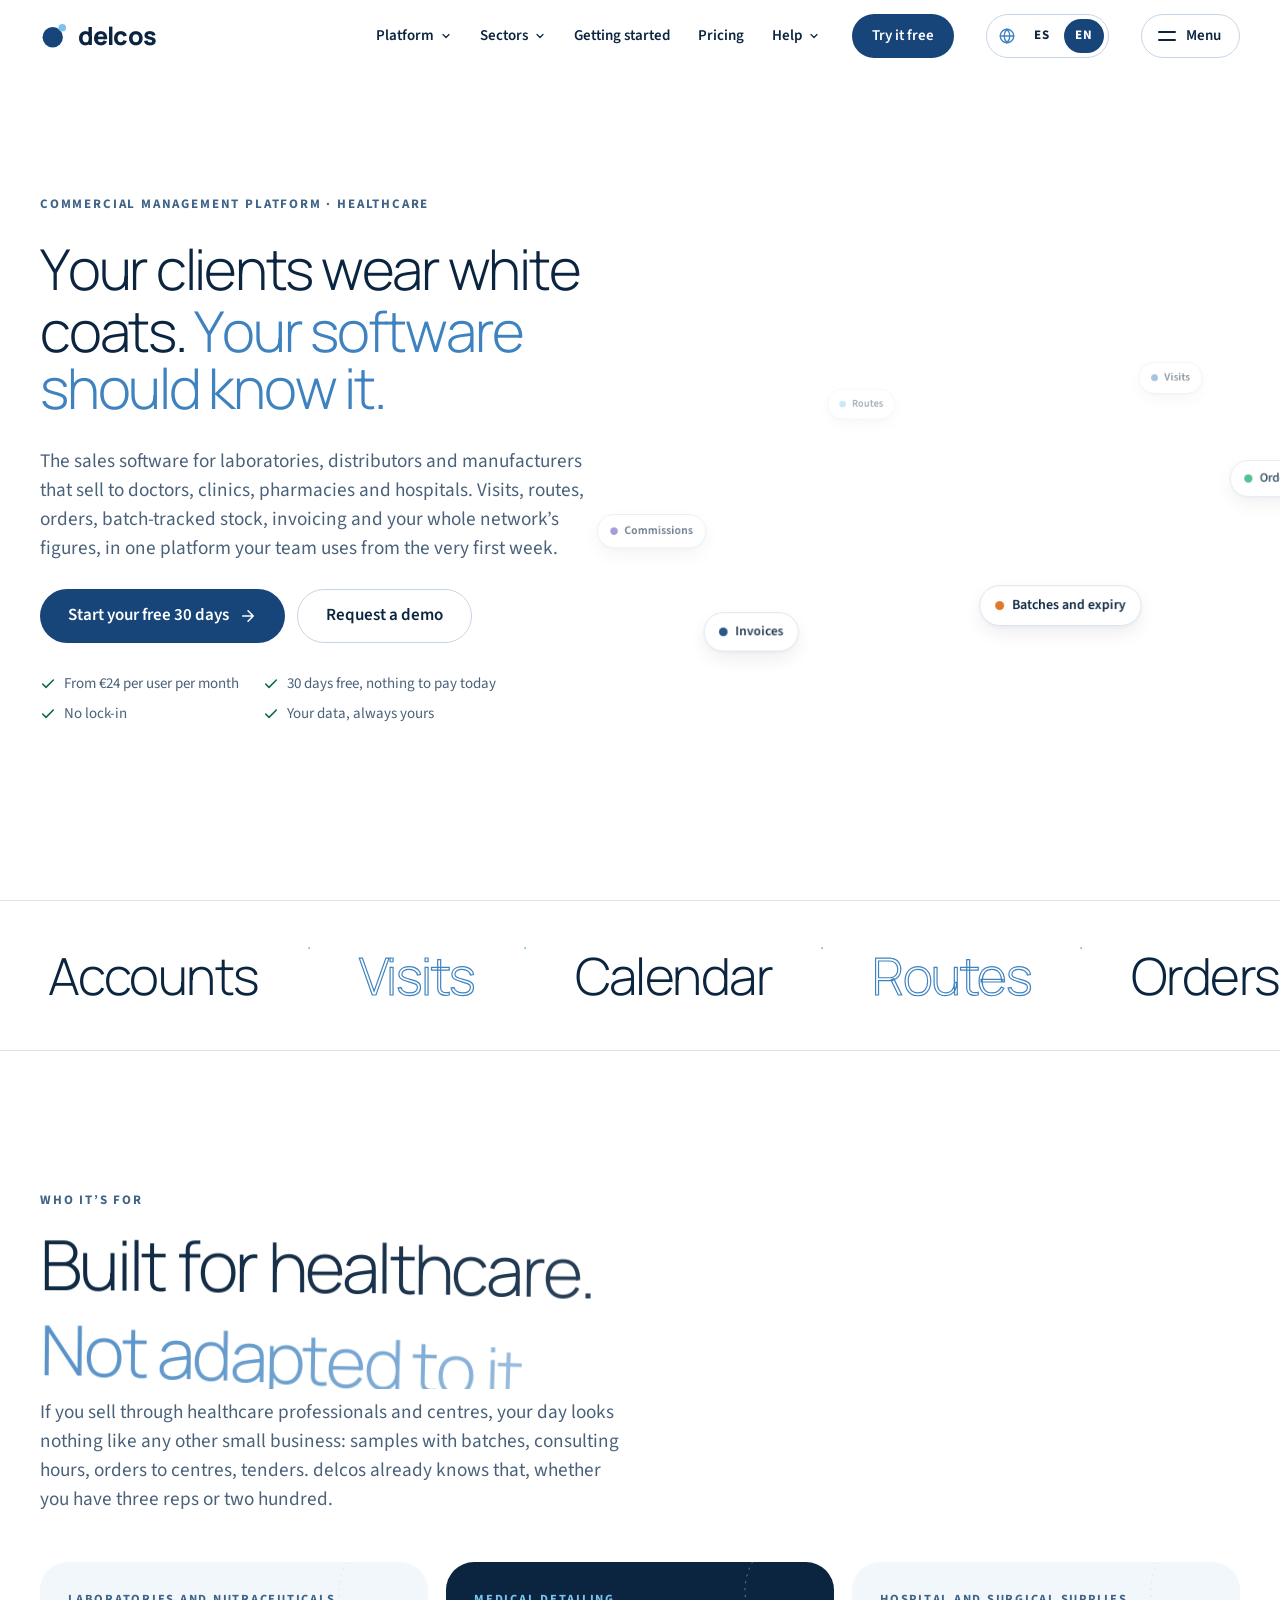
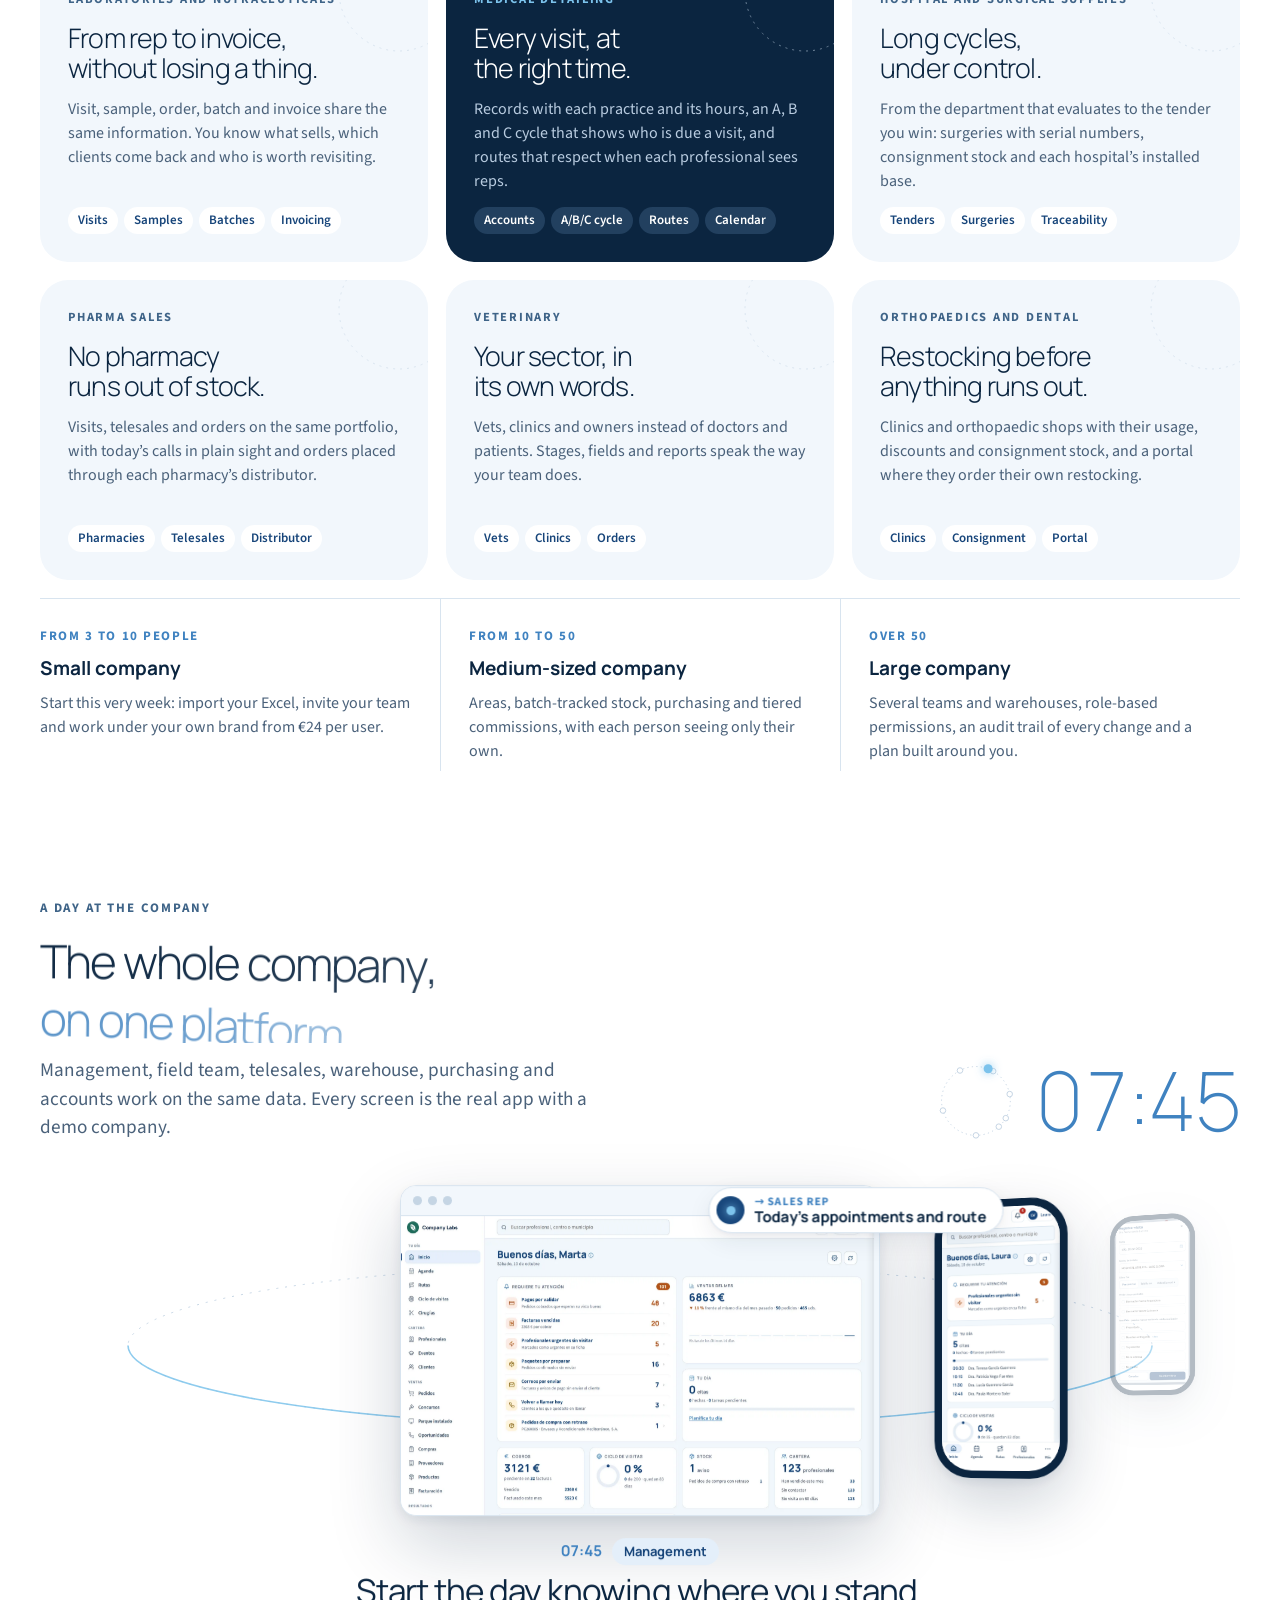
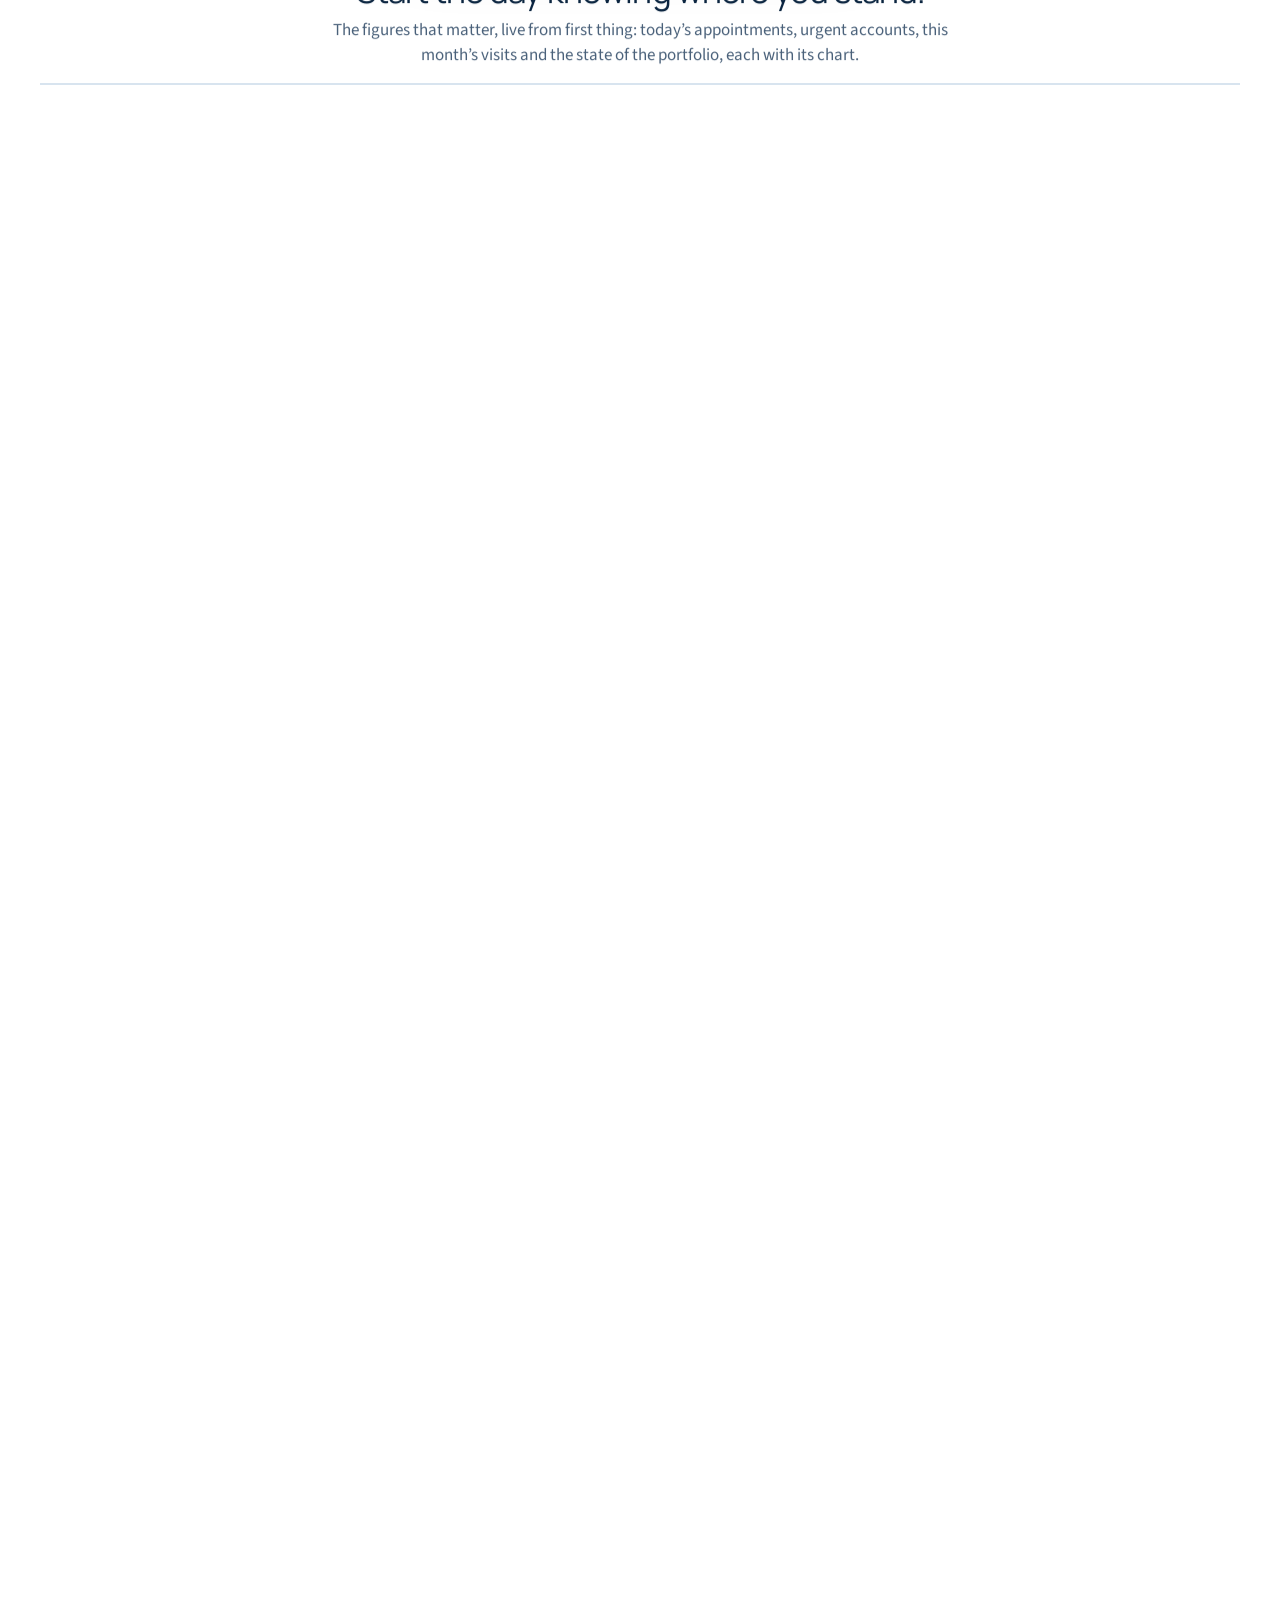
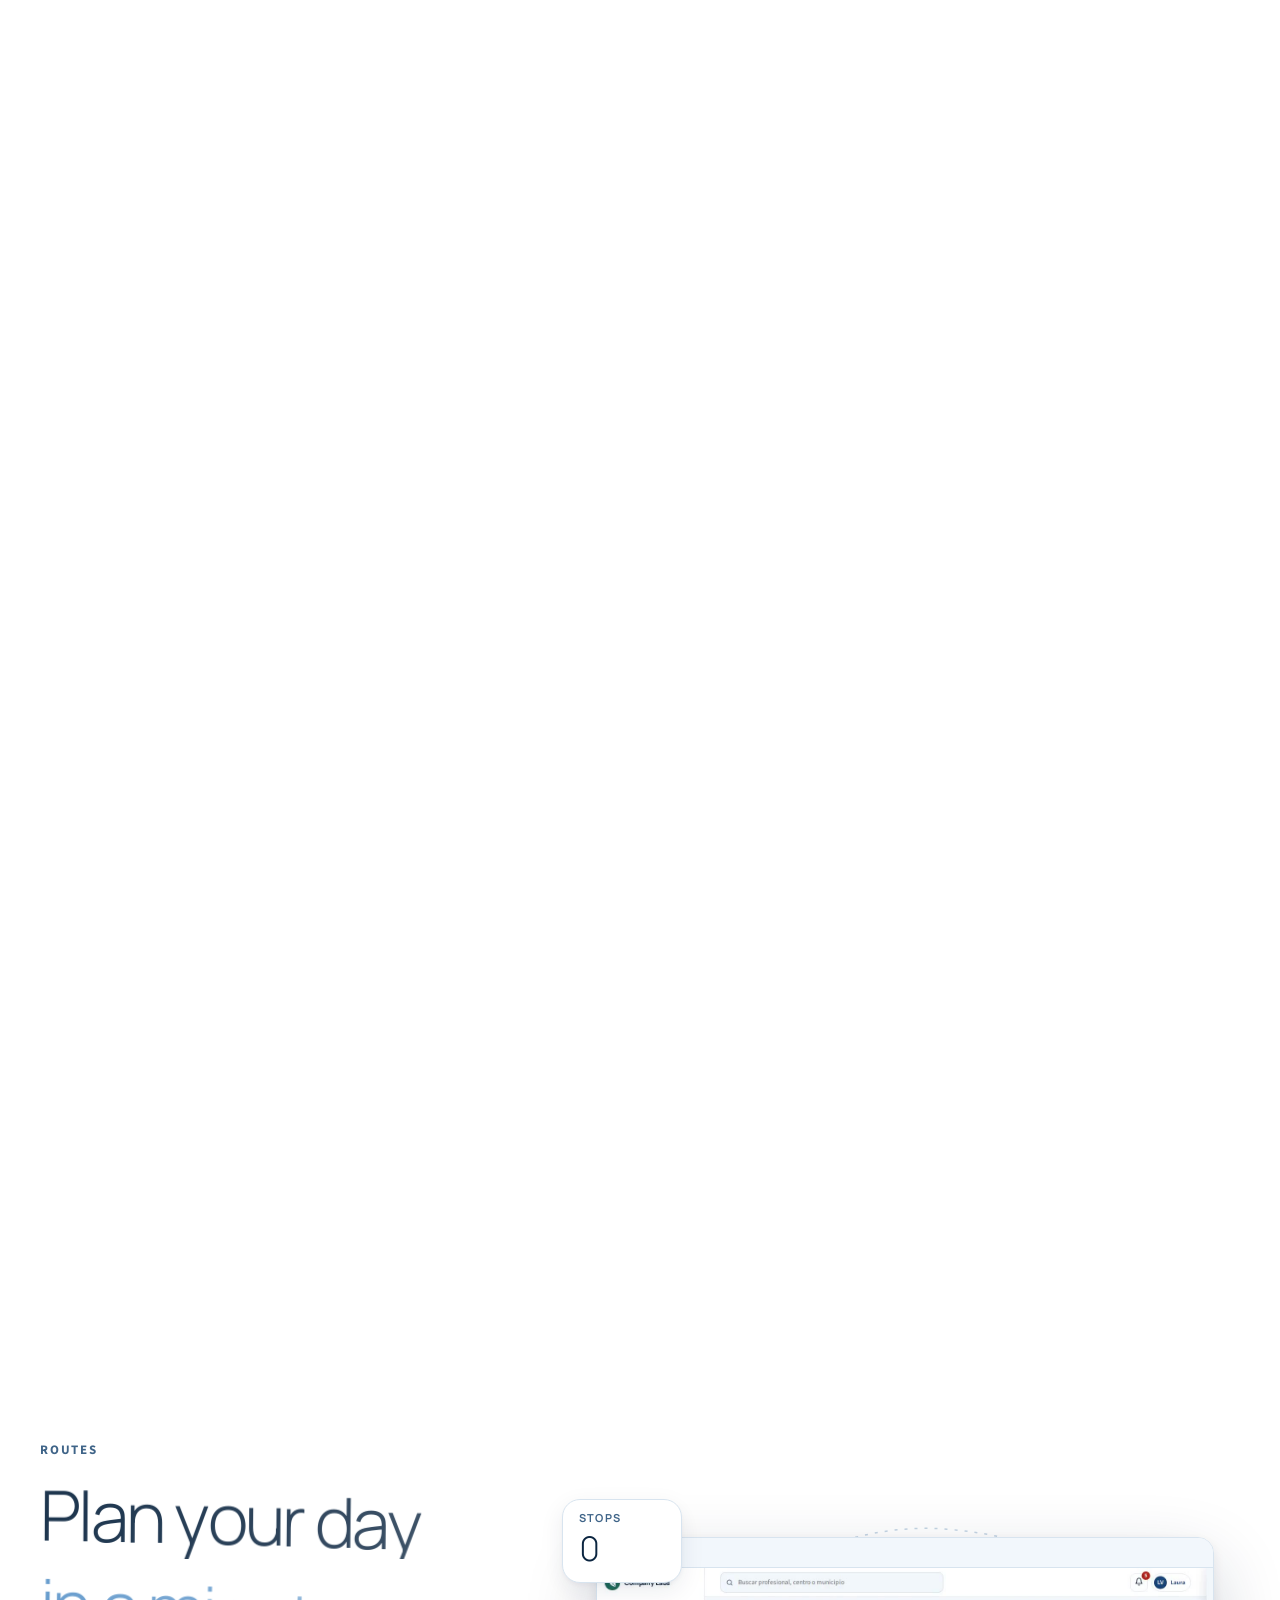
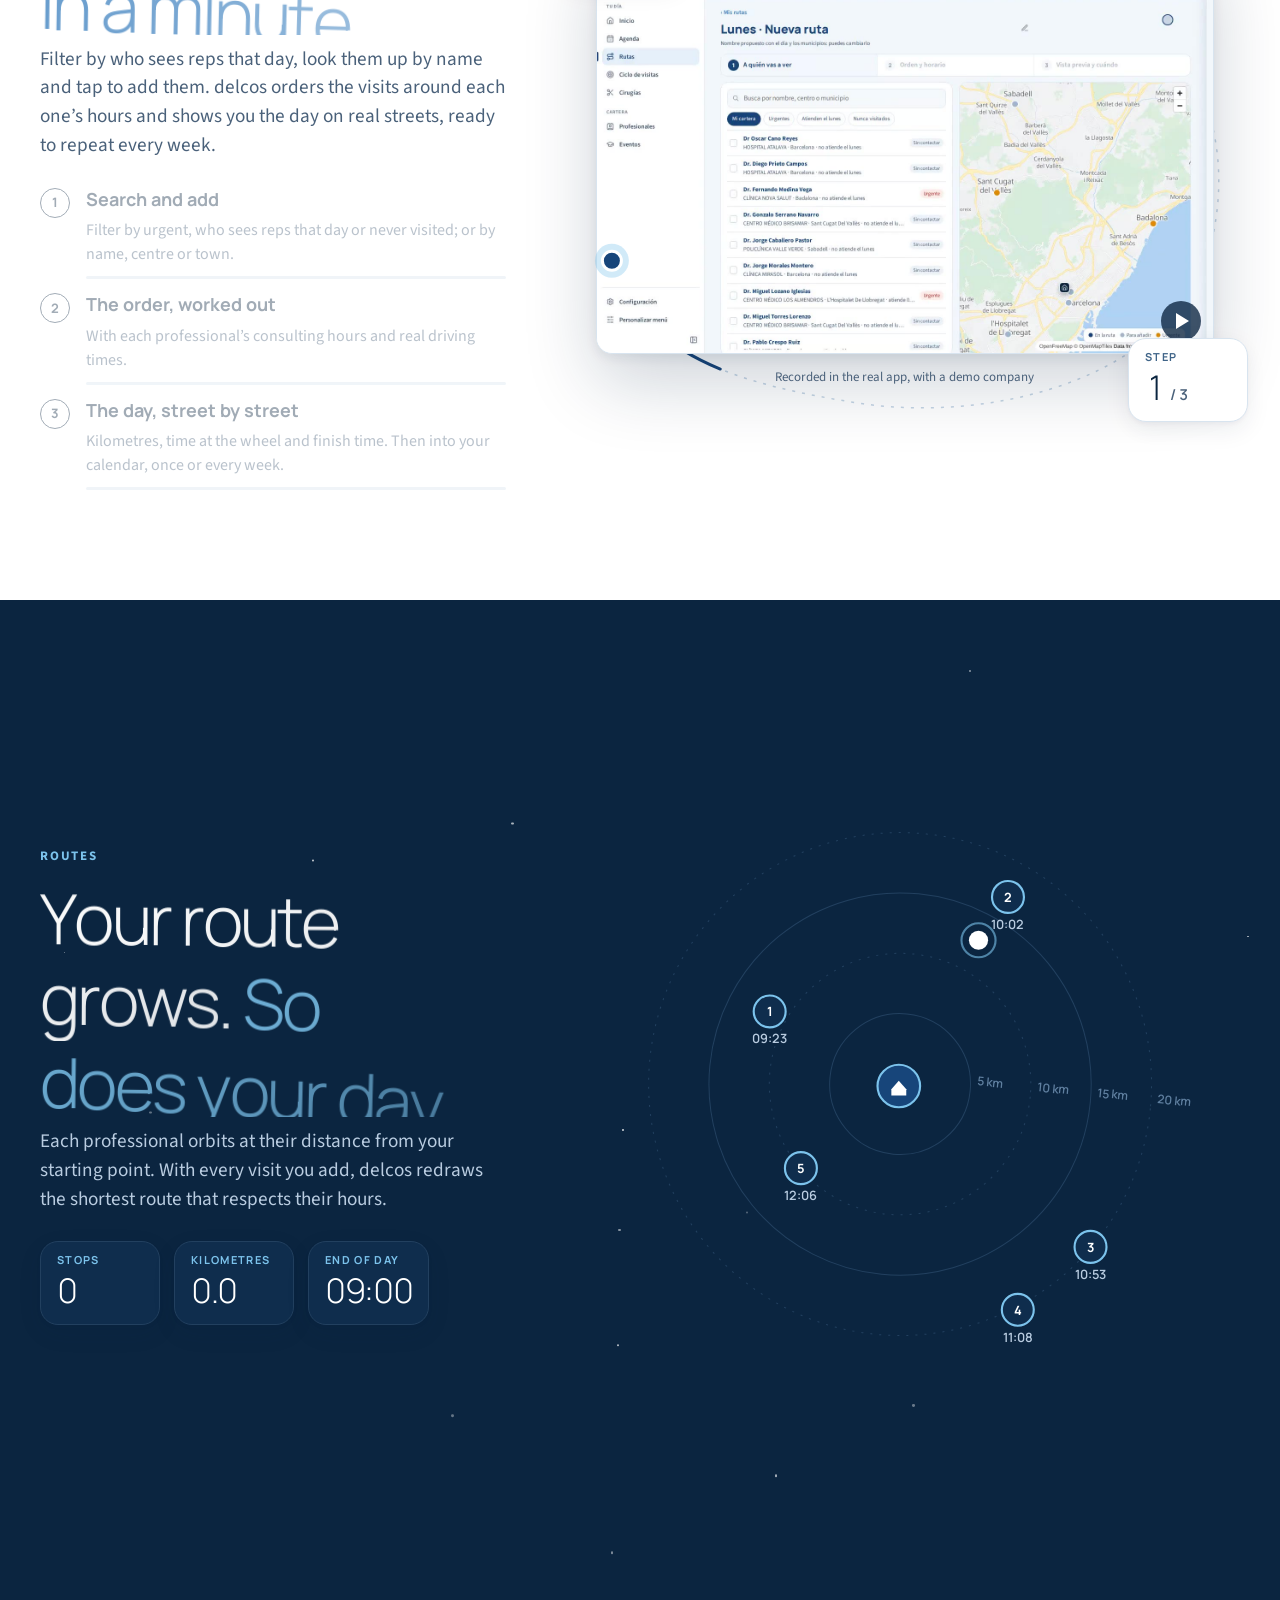
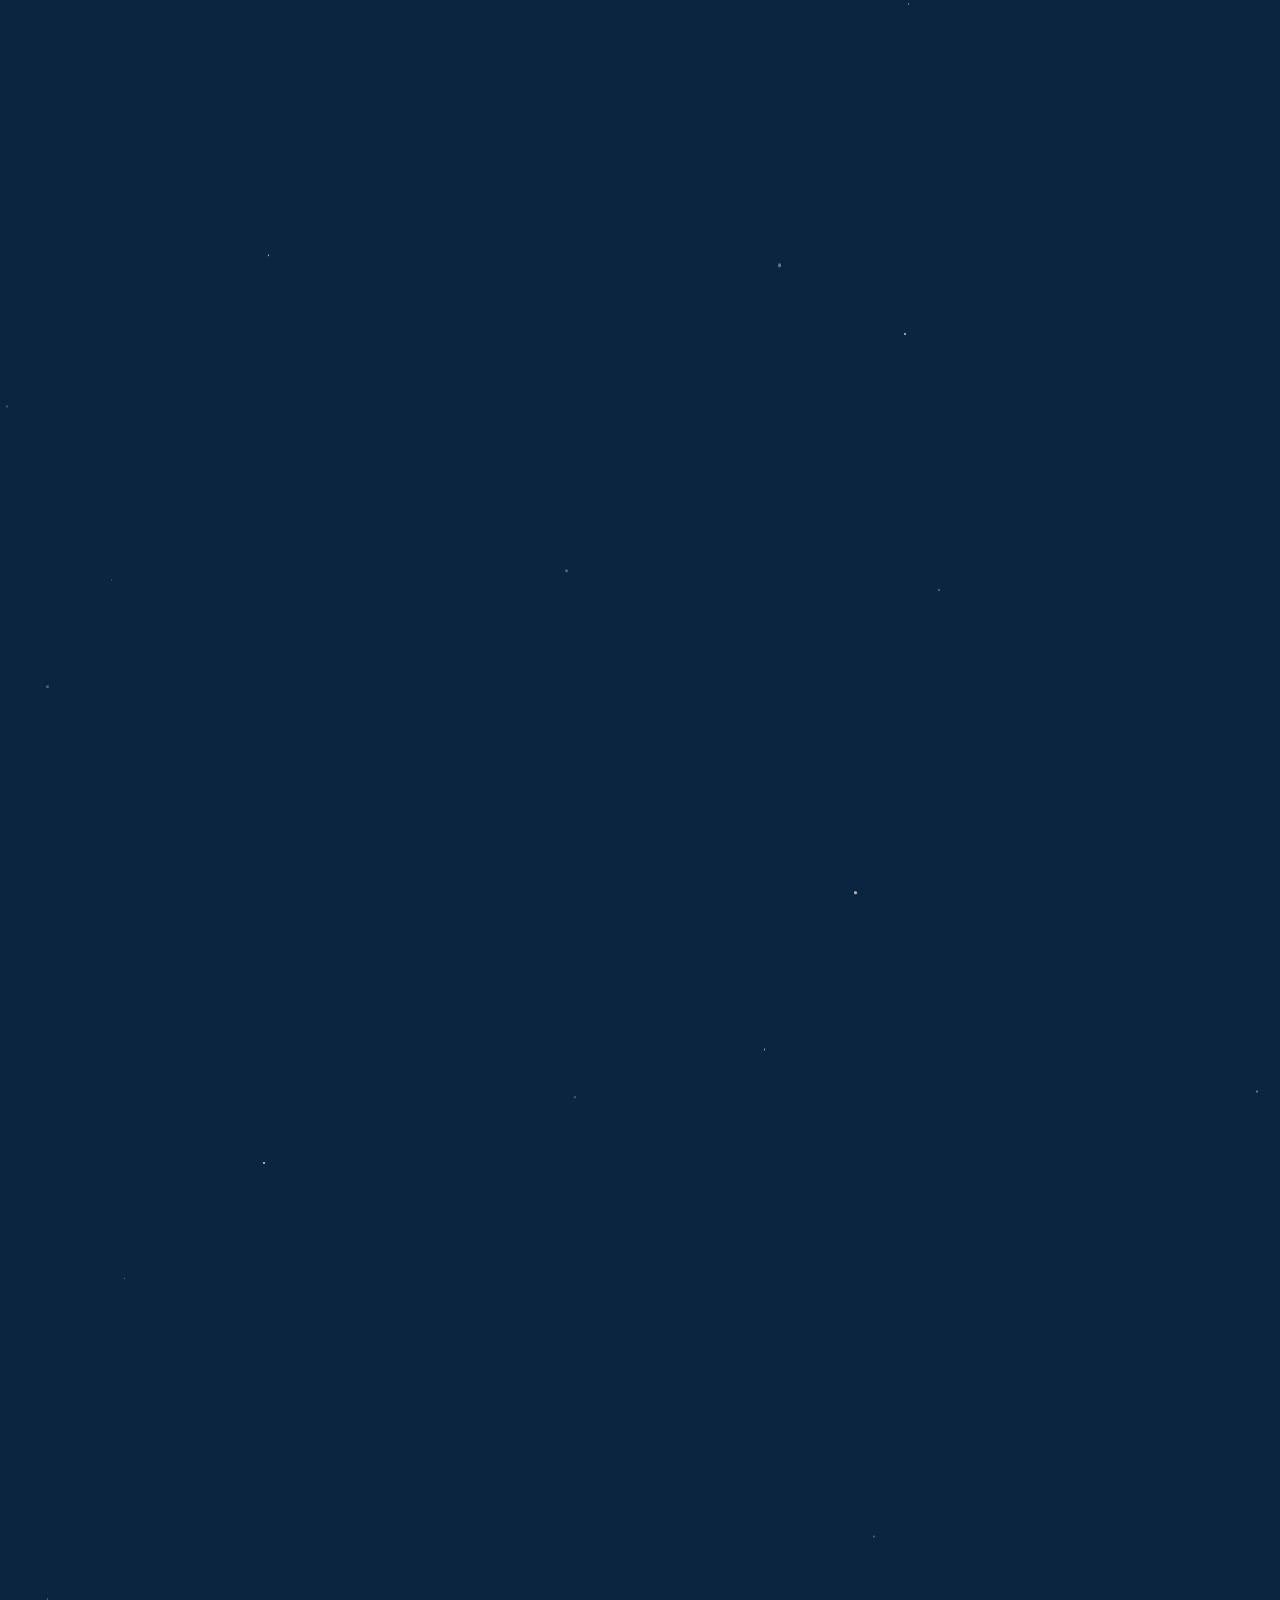
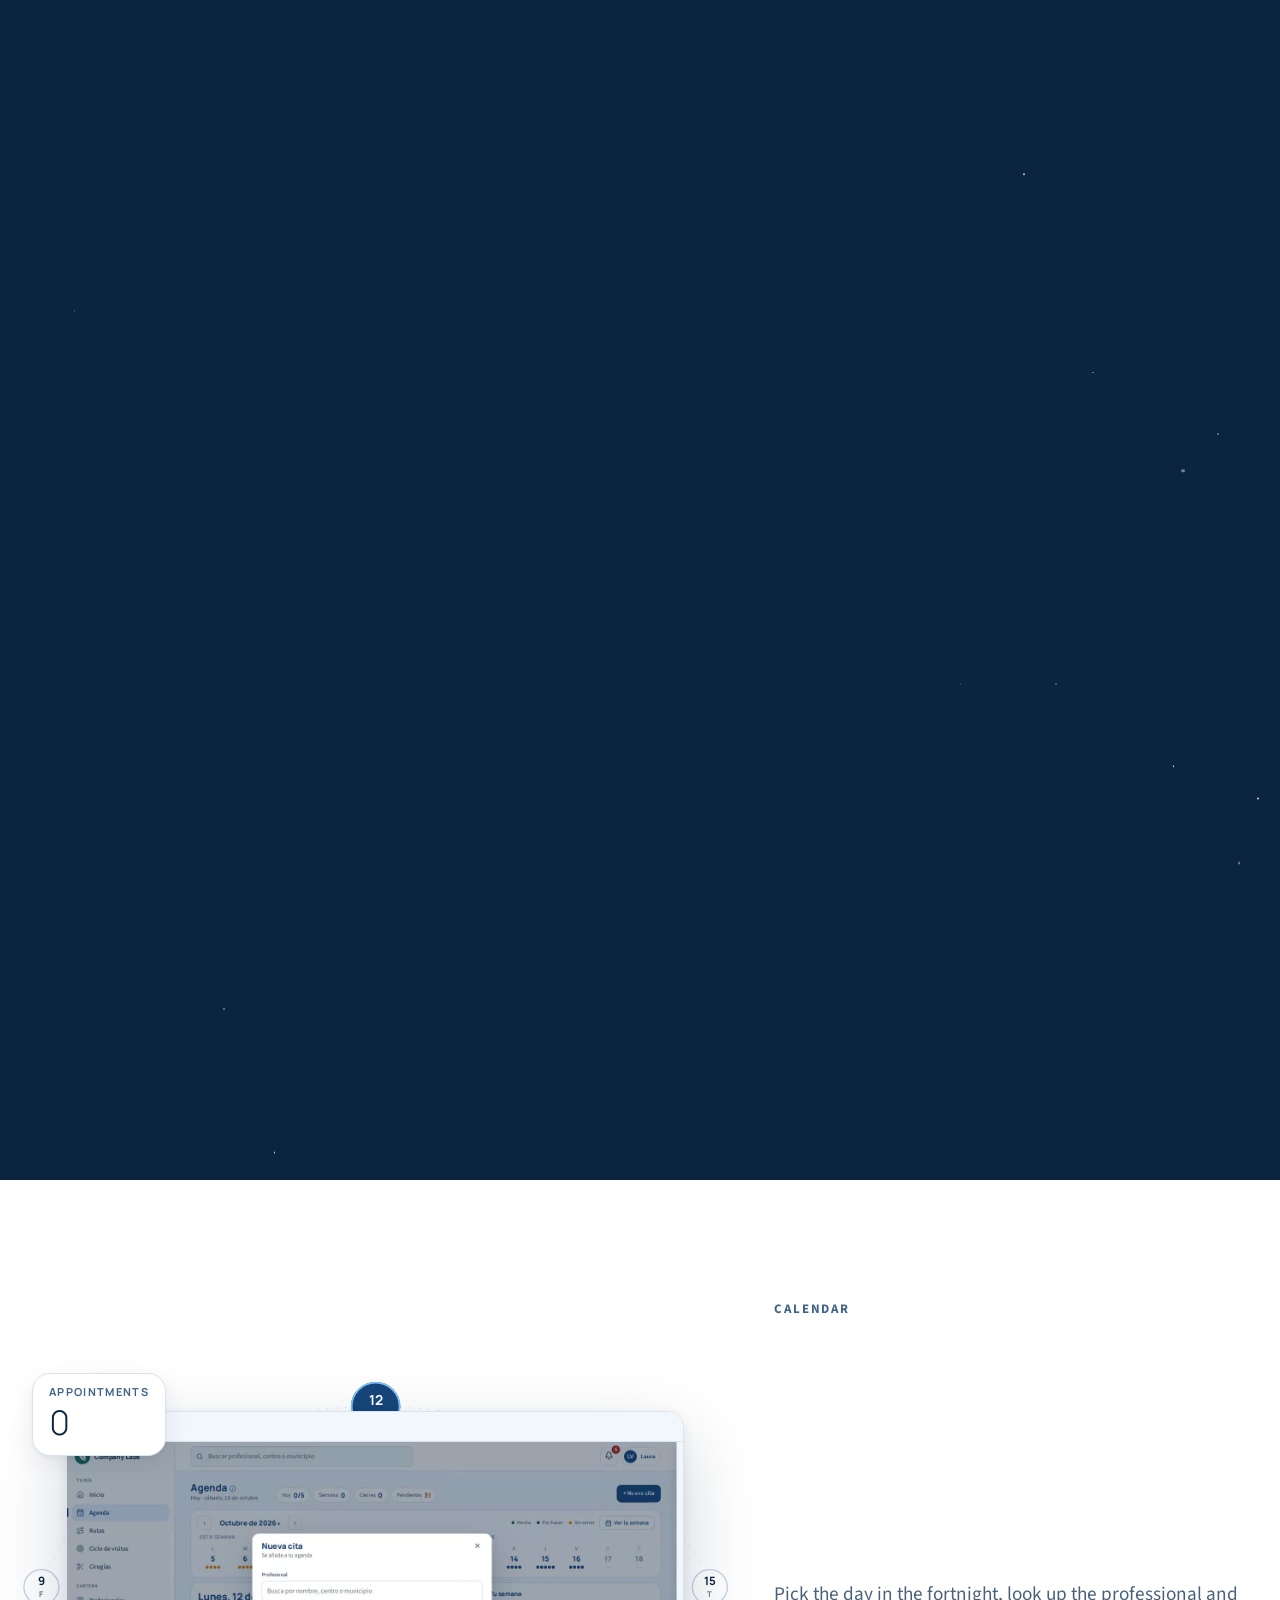
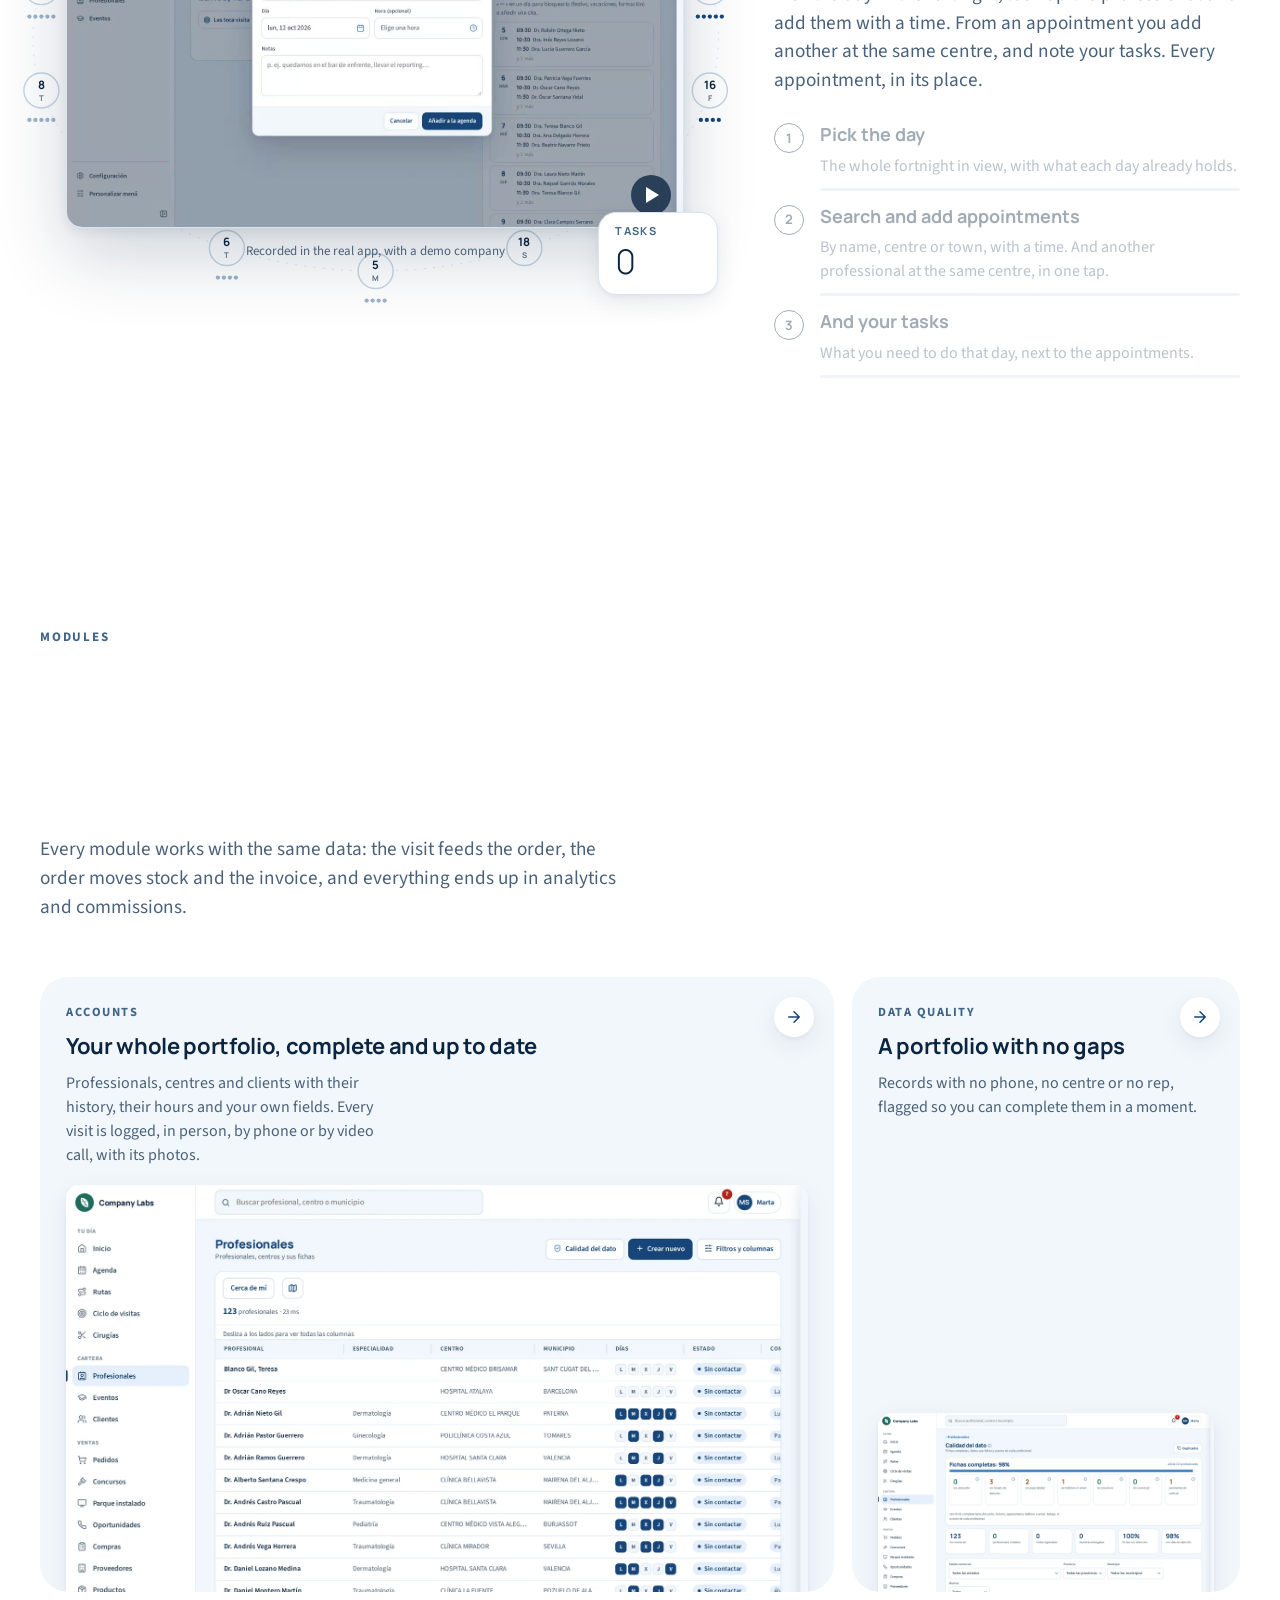
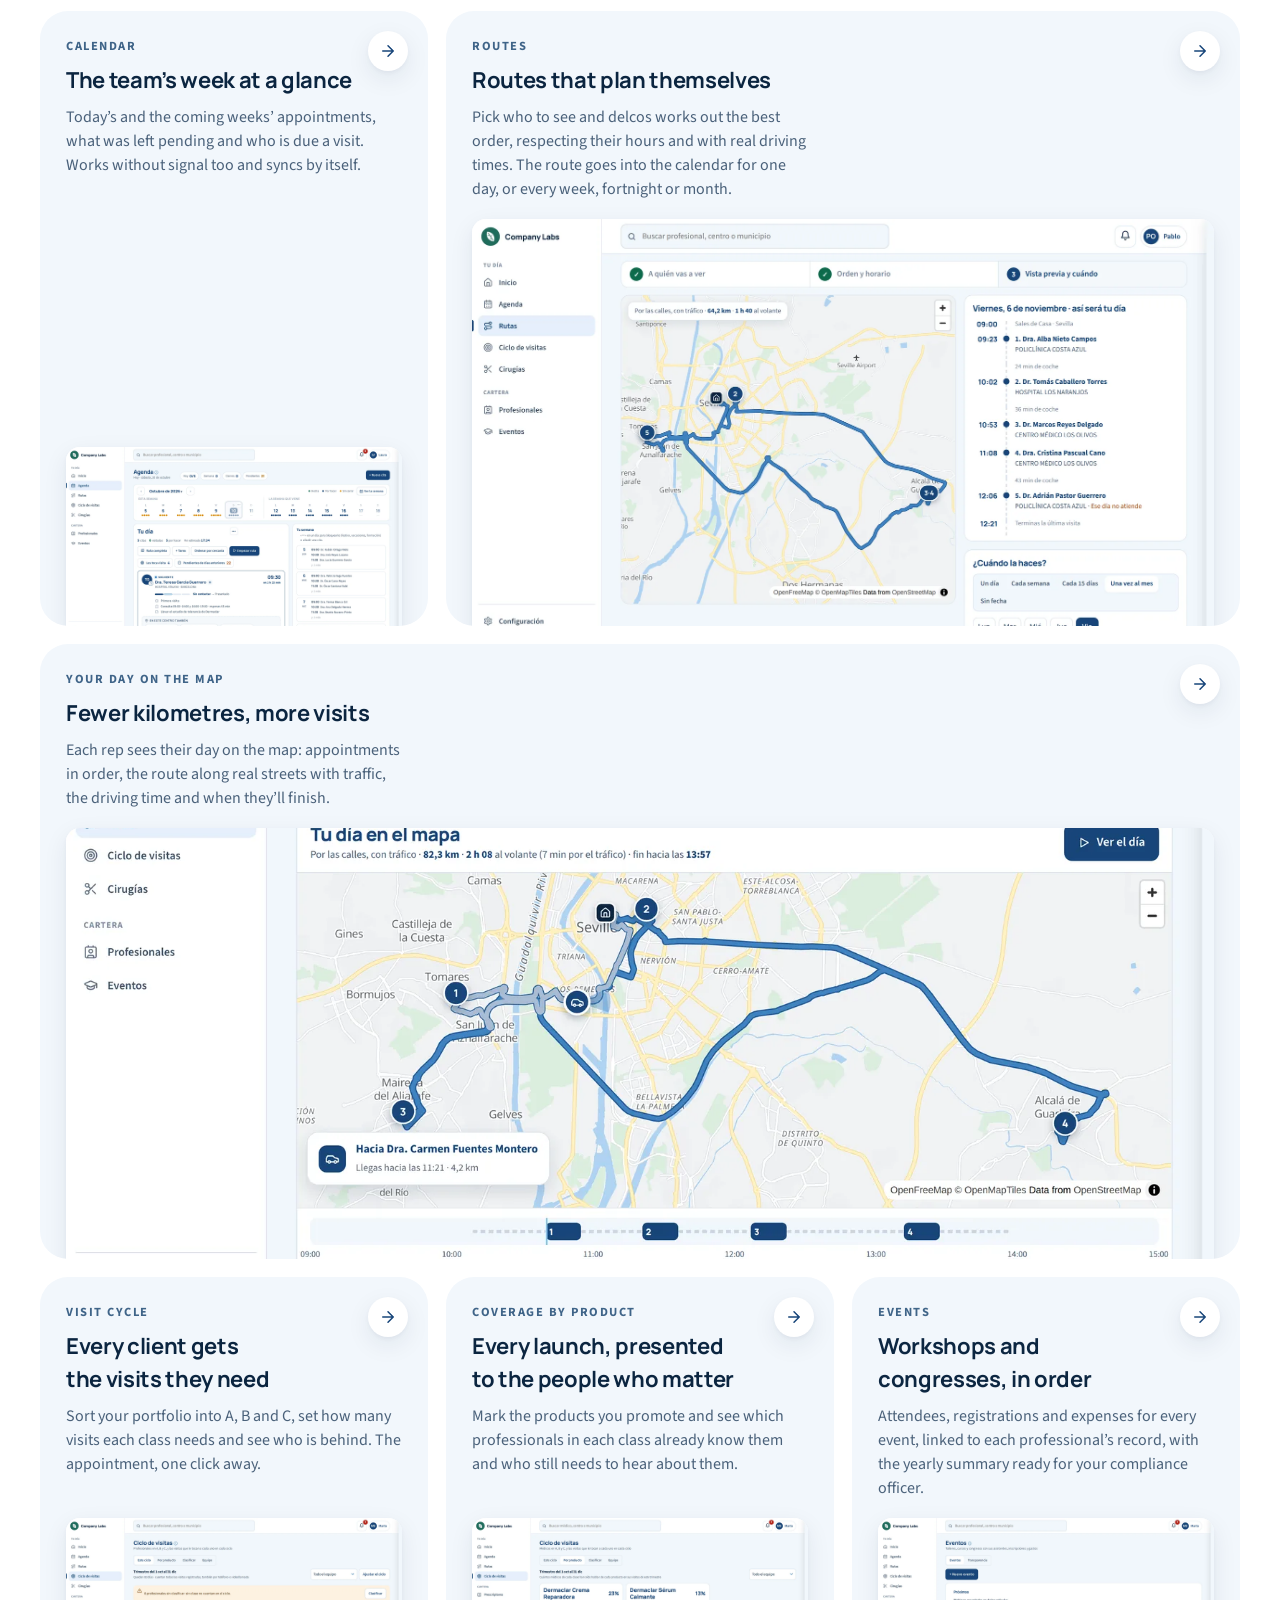
==== commit 73576b75: "VeriFactu, a partir de 2027 y sin destacar VeriFactu se aplaza a 2027: fuera de titulares, listas, p" ====
--- a/en/index.html
+++ b/en/index.html
@@ -4,7 +4,7 @@
 <meta charset="utf-8">
 <meta name="viewport" content="width=device-width, initial-scale=1, viewport-fit=cover">
 <title>delcos · The sales platform for healthcare</title>
-<meta name="description" content="The commercial management platform for laboratories, distributors and manufacturers in healthcare: accounts and visits, orders and telesales, batch-tracked stock, purchasing, VeriFactu invoicing, commissions and analytics.">
+<meta name="description" content="The commercial management platform for laboratories, distributors and manufacturers in healthcare: accounts and visits, orders and telesales, batch-tracked stock, purchasing, invoicing, commissions and analytics.">
 <link rel="canonical" href="https://www.delcos.app/en/">
 <link rel="alternate" hreflang="es" href="https://www.delcos.app/">
 <link rel="alternate" hreflang="en" href="https://www.delcos.app/en/">
@@ -986,7 +986,7 @@
     <div class="texto">
       <div class="ojo">Commercial management platform · healthcare</div>
       <h1 class="titular" data-letras>Your clients wear white coats. <em>Your software should know it.</em></h1>
-      <p class="entrada">The sales software for laboratories, distributors and manufacturers that sell to doctors, clinics, pharmacies and hospitals. Visits, routes, orders, batch-tracked stock, VeriFactu invoicing and your whole network’s figures, in one platform your team uses from the very first week.</p>
+      <p class="entrada">The sales software for laboratories, distributors and manufacturers that sell to doctors, clinics, pharmacies and hospitals. Visits, routes, orders, batch-tracked stock, invoicing and your whole network’s figures, in one platform your team uses from the very first week.</p>
       <div class="acciones">
         <a class="boton" href="../empezar.html">Start your free 30 days <svg width="18" height="18" viewBox="0 0 24 24" fill="none" stroke="currentColor" stroke-width="2" stroke-linecap="round" stroke-linejoin="round" aria-hidden="true"><path d="M5 12h14M12 5l7 7-7 7"/></svg></a>
         <a class="boton sec" href="dudas.html?tipo=Demo">Request a demo</a>
@@ -1235,7 +1235,7 @@
           <div class="dato"><b data-cuenta="5">5</b><span>minutes to sign up on the website, no calls needed</span></div>
           <div class="dato"><b data-cuenta="1">1</b><span>single platform for the field, the office and management</span></div>
         </div>
-        <div class="usa"><span>Accounts and visits</span><span>Calendar and routes</span><span>Orders</span><span>VeriFactu invoicing</span><span>Commissions</span><span>Analytics</span></div>
+        <div class="usa"><span>Accounts and visits</span><span>Calendar and routes</span><span>Orders</span><span>Invoicing</span><span>Commissions</span><span>Analytics</span></div>
       </div>
     </article>
     <div class="recorrido" id="recorrido">
@@ -1249,7 +1249,7 @@
         <li><span class="n">02</span><b>The call</b><p>The client orders by phone and telesales logs the order on the same call.</p></li>
         <li><span class="n">03</span><b>The follow-up</b><p>You see who buys, who comes back and who stops, so you call in time.</p></li>
         <li><span class="n">04</span><b>The warehouse</b><p>The order ships from its batch, with its expiry date.</p></li>
-        <li><span class="n">05</span><b>The invoice</b><p>Invoiced with VeriFactu and collected, with no other software.</p></li>
+        <li><span class="n">05</span><b>The invoice</b><p>The invoice and its payment, with no other software.</p></li>
         <li><span class="n">06</span><b>The figures</b><p>Each rep sees their own and management sees the whole network’s figures as they happen.</p></li>
       </ol>
     </div>
@@ -1365,7 +1365,7 @@
   { h: '11:20', rol: 'Telesales', img: 'pharma_e_nueva_venta', t: 'A call that ends in an order.', d: 'Find the client, repeat their last order or note what they need, and close with the order or the reason they didn’t buy.' },
   { h: '12:00', rol: 'Warehouse', img: 'labs_e_stock', t: 'The order ships from its batch.', d: 'Stock by warehouse, batch and expiry, with alerts for what drops below the minimum and what is about to expire.' },
   { h: '13:30', rol: 'Purchasing', img: 'labs_e_compras', t: 'What’s missing, already ordered.', d: 'Purchase orders sent, in transit or partly received. On receipt, each batch goes into the warehouse by itself.' },
-  { h: '16:10', rol: 'Accounts', img: 'labs_e_factura', t: 'Invoice, payment and email, no other software.', d: 'VeriFactu invoices, credit notes when needed and payments that never exceed what is outstanding.' },
+  { h: '16:10', rol: 'Accounts', img: 'labs_e_factura', t: 'Invoice, payment and email, no other software.', d: 'Invoices, credit notes when needed and payments that never exceed what is outstanding.' },
   { h: '19:00', rol: 'Management', img: 'labs_e_analitica', t: 'The day’s figures, without asking.', d: 'Sales by area, product, client and rep against last year, and this month’s commissions already worked out.' }
 ];
 // Lo que cada momento del día pasa al siguiente: [para quién, qué]
@@ -1401,7 +1401,7 @@
   { g: 'g6', ojo: 'Tenders', t: 'From tender to contract, with its prices', d: 'Tenders with lots, products and prices. Once a lot is won, that client’s orders apply the awarded price by themselves, with a reminder before the contract expires.', img: 'medtech_e_concursos_ficha' },
   { g: '', ojo: 'Warehouse', t: 'Stock by batch and expiry, at the client too', d: 'Goods in, goods out and transfers by warehouse, plus consignment stock at each centre. Every sample, signed for by whoever receives it.', img: 'dental_e_deposito' },
   { g: '', ojo: 'Purchasing', t: 'Purchasing without spreadsheets', d: 'Supplier orders sent, in transit or received. On receipt, each batch goes into the warehouse by itself.', img: 'labs_e_compras' },
-  { g: '', ojo: 'Invoicing', t: 'VeriFactu invoices, no other software', d: 'Series, credit notes and payments, issued from the order itself, with the record of every invoice.', img: 'labs_e_facturas' },
+  { g: '', ojo: 'Invoicing', t: 'Invoices with no other software', d: 'Series, credit notes and payments, issued from the order itself. VeriFactu, from 2027.', img: 'labs_e_facturas' },
   { g: '', ojo: 'Commissions', t: 'Commissions calculated for you, every month', d: 'Tiered schemes and each person’s settlement, with no spreadsheets and no arguments.', img: 'labs_e_comisiones' },
   { g: '', ojo: 'Surgeries', t: 'What is used in theatre, traced and restocked', d: 'Every surgery with what was used by batch and serial number or UDI, the hospital order ready and the restock within 48 hours.', img: 'medtech_e_cirugias_ficha' },
   { g: '', ojo: 'Installed base', t: 'Every installed device, with its history', d: 'Serial number, contract or warranty and services for each device at the client, with alerts for what is due.', img: 'medtech_e_parque' },
@@ -1418,7 +1418,7 @@
   ['Knows where the visit happens', 'Centres with floor and room, each professional’s consulting hours and how to find them inside. Routes respect all of it.'],
   ['Knows who needs you', 'Who calls you and where they come from, who buys, who comes back and who stops. And sales to centres, with their discount.'],
   ['Controls samples and batches', 'Samples and materials go out with the visit; stock is tracked by batch and expiry, from purchase to sale.'],
-  ['From order to invoice, all in one place', 'Every order is invoiced with VeriFactu, the right VAT (21, 10, 4 or 0 %) and its payment. Need a correction? A credit note. Nothing to copy into other software.'],
+  ['From order to invoice, all in one place', 'Every order is invoiced with the right VAT (21, 10, 4 or 0 %) and its payment. Need a correction? A credit note. Nothing to copy into other software.'],
   ['Organises the team', 'Exclusive accounts by area, role-based permissions and tiered commissions. Management sees everything; each rep sees their own.'],
   ['Looks after your data', 'One record per person, the change history of every record and daily backups, in the European Union. Each company kept separate from the rest.']
 ];
@@ -1430,7 +1430,7 @@
   { clave: 'orto', esc: 'orto_e_ventas', nombre: 'Orthopaedics', empresa: 'Company Orto', titulo: 'From physio to orthopaedic shop, in one portfolio.',
     fuertes: [['A network of professionals', 'Physiotherapists, podiatrists and orthotists, each with their centre and their days.'], ['Samples at every visit', 'What is left at the practice comes out of stock and is logged on the record.'], ['Sales to orthopaedic shops', 'Orders to centres with their discount, their batch and their invoice.']], estados: ['Introduced', 'Interested', 'Active'] },
   { clave: 'pharma', esc: 'pharma_e_llamadas', nombre: 'Pharmacy', empresa: 'Company Pharma', titulo: 'Pharmacies that restock without slipping through the cracks.',
-    fuertes: [['Calls to make', 'Pharmacies that didn’t buy and the ones you promised to call back, in sight every morning.'], ['Order on the call', 'The call ends in an order with its discount, its batch and its VeriFactu invoice.'], ['Visits and telesales, together', 'The rep and telesales work the same pharmacy portfolio.']], estados: ['Visited', 'Interested', 'Active client'] },
+    fuertes: [['Calls to make', 'Pharmacies that didn’t buy and the ones you promised to call back, in sight every morning.'], ['Order on the call', 'The call ends in an order with its discount, its batch and its invoice.'], ['Visits and telesales, together', 'The rep and telesales work the same pharmacy portfolio.']], estados: ['Visited', 'Interested', 'Active client'] },
   { clave: 'medtech', esc: 'medtech_e_directorio', nombre: 'Hospital', empresa: 'Company Medtech', titulo: 'From the department that evaluates to the hospital that approves.',
     fuertes: [['Contacts by department', 'Nursing, supervisors, theatre or purchasing: each contact with their hospital and their weight in the decision.'], ['Evaluation and approval', 'Stages follow the real cycle: introduced, under evaluation, approved.'], ['Batch traceability', 'Large orders with the batch and expiry of every product, from purchase to hospital.']], estados: ['Introduced', 'Under evaluation', 'Approved'] },
   { clave: 'vet', esc: 'vet_e_directorio', nombre: 'Veterinary', empresa: 'Company Vet', titulo: 'Speaks your sector’s language: vet, owner, clinic.',
@@ -1438,7 +1438,7 @@
 ];
 const PREGUNTAS = [
   ['Who is delcos for?', 'For laboratories, distributors and manufacturers that sell through healthcare professionals and centres: medical detailing, dental, orthopaedics, pharmacy, hospital and veterinary.'],
-  ['Does it replace my management software?', 'It covers the commercial side and sales operations: orders, batch-tracked stock, purchasing, VeriFactu invoicing, payments and commissions. We help you see which part of your current software you can drop.'],
+  ['Does it replace my management software?', 'It covers the commercial side and sales operations: orders, batch-tracked stock, purchasing, invoicing, payments and commissions. We help you see which part of your current software you can drop.'],
   ['Do I need to install anything?', 'No. It opens in the browser on your computer or phone, and on your phone you can add it to the home screen like any other app.'],
   ['Can I bring my data from Excel?', 'Yes. Clients, products, records and sales. You upload the sheet, see how it looks before saving and, if something doesn’t add up, you undo it.'],
   ['What if a record is duplicated?', 'delcos warns you when you create it if it looks like another one, and watches your whole portfolio for similar names. You compare both records, choose which details stay and merge them: visits, sales and accounts move to the one that remains.'],
@@ -1479,7 +1479,7 @@
   { nombre: 'Sales', mes: 42, para: 'For teams that sell and want to measure results.',
     incluye: ['Everything in Field', 'Orders, also through distributors, telesales and clients', 'Products and batch-tracked stock', 'Sales and visit analytics', 'Tiered commissions', 'Opportunities: every sale, closed or not', 'Coverage of each product per cycle', 'Events, with their yearly summary'] },
   { nombre: 'Company', mes: 59, fuerte: true, para: 'For companies that invoice and run their own warehouse.',
-    incluye: ['Everything in Sales', 'VeriFactu invoicing and payments', 'Purchasing, suppliers and traceability', 'Consignment stock and surgeries with serial numbers', 'Tenders and installed base', 'Areas, team supervision and auditing', 'Portal for professionals and centres (up to 50)'] },
+    incluye: ['Everything in Sales', 'Invoicing and payments', 'Purchasing, suppliers and traceability', 'Consignment stock and surgeries with serial numbers', 'Tenders and installed base', 'Areas, team supervision and auditing', 'Portal for professionals and centres (up to 50)'] },
   { nombre: 'Custom', medida: true, para: 'For networks of more than 50 people or with specific needs.',
     incluye: ['Everything in Company', 'Migration of your data', 'Connection to your management software', 'Portal for professionals and centres, unlimited', 'See the platform as each person on your team does, to help them', 'Priority support'] }
 ];
@@ -1577,7 +1577,7 @@
   orto: [['Visit', 'To the physio, the podiatrist or the technician, on their days.', 0], ['Sample', 'What is left at the practice comes out of stock.', 1],
     ['Order', 'The shop orders with its discount.', 2], ['Restocking', 'Who comes back and who has not ordered for a while.', 0]],
   pharma: [['Visit', 'The rep drops by the pharmacy.', 2], ['Call', 'Telesales calls the one that needs restocking.', 0],
-    ['Order', 'With its discount and its batch, on the same call.', 1], ['Invoice', 'With VeriFactu and its payment, without leaving delcos.', 1]],
+    ['Order', 'With its discount and its batch, on the same call.', 1], ['Invoice', 'With its VAT and its payment, without leaving delcos.', 1]],
   medtech: [['Contact', 'Nursing, supervisors or purchasing in each department.', 0], ['Evaluation', 'The product goes on trial in the department.', 1],
     ['Approval', 'The hospital approves it and the stage moves on.', 1], ['Order', 'Large orders with their batch and expiry.', 2]],
   vet: [['Visit', 'To the vet, with their clinic and their days.', 0], ['Interest', 'The clinic asks for more information and its stage moves on.', 1],
@@ -1691,7 +1691,7 @@
 const MENU_PLAT = [
   ['Field', [['Accounts', 'Your whole portfolio, up to date', 'labs_e_directorio', 0], ['Calendar', 'The team’s week', 'labs_e_agenda', 2], ['Routes', 'Planned for you, street by street', 'labs_e_rutas', 3], ['Visit cycle', 'Every client, their visits', 'labs_e_ciclo', 5], ['Duplicates', 'One person, one record', 'labs_e_calidad', 1], ['Events', 'Workshops and congresses, in order', 'labs_e_eventos', 7]]],
   ['Sales', [['Orders', 'No order left waiting', 'labs_e_ventas', 8], ['New sale and opportunities', 'What doesn’t sell, too', 'pharma_e_oportunidades', 10], ['Web orders', 'With their payment reference', 'pharma_e_pedidos_web', 11], ['Tenders', 'From tender to contract', 'medtech_e_concursos_ficha', 13], ['Commissions', 'Calculated for you, every month', 'labs_e_comisiones', 17], ['Analytics', 'Against last year', 'labs_e_analitica', 20]]],
-  ['Office', [['Warehouse and batches', 'Batch, expiry and consignment', 'labs_e_stock', 14], ['Purchasing', 'Suppliers and purchase orders', 'labs_e_compras', 15], ['Invoicing', 'VeriFactu and payments', 'labs_e_facturas', 16], ['Surgeries', 'Batch and serial number', 'medtech_e_cirugias_ficha', 18], ['Installed base', 'Every device, with its history', 'medtech_e_parque', 19], ['History', 'Any change, undone', 'labs_e_historial', 23], ['Team and permissions', 'Everyone sees their own', 'labs_e_usuarios', 24]]]
+  ['Office', [['Warehouse and batches', 'Batch, expiry and consignment', 'labs_e_stock', 14], ['Purchasing', 'Suppliers and purchase orders', 'labs_e_compras', 15], ['Invoicing', 'Series, credit notes and payments', 'labs_e_facturas', 16], ['Surgeries', 'Batch and serial number', 'medtech_e_cirugias_ficha', 18], ['Installed base', 'Every device, with its history', 'medtech_e_parque', 19], ['History', 'Any change, undone', 'labs_e_historial', 23], ['Team and permissions', 'Everyone sees their own', 'labs_e_usuarios', 24]]]
 ];
 const previa = (img, pie) => `<div class="previa"><div class="ordenador"><div class="barra"><i></i><i></i><i></i></div><div class="vista"><img src="${cap(img)}" alt="" width="1600" height="1000"><img class="fuera" alt="" width="1600" height="1000"></div></div><p>${pie}</p></div>`;
 let ni = 0;
@@ -1751,7 +1751,7 @@
 });
 
 /* ================= portada: los módulos giran en órbita alrededor de las pantallas ================= */
-const SATELITES = [['Visits', '#3F82C0'], ['Orders', '#1BAF7A'], ['Batches and expiry', '#E0762B'], ['VeriFactu', '#17457A'], ['Commissions', '#6E5BC4'], ['Routes', '#7CC3EC']];
+const SATELITES = [['Visits', '#3F82C0'], ['Orders', '#1BAF7A'], ['Batches and expiry', '#E0762B'], ['Invoices', '#17457A'], ['Commissions', '#6E5BC4'], ['Routes', '#7CC3EC']];
 $('#satelites').innerHTML = SATELITES.map(([t, c]) => `<span><i style="background:${c}"></i>${t}</span>`).join('');
 const baraja = $('#baraja'), sats = $$('#satelites span'), orb = { k: 1, tilt: -11, t: 0 };
 function colocarOrbita() {
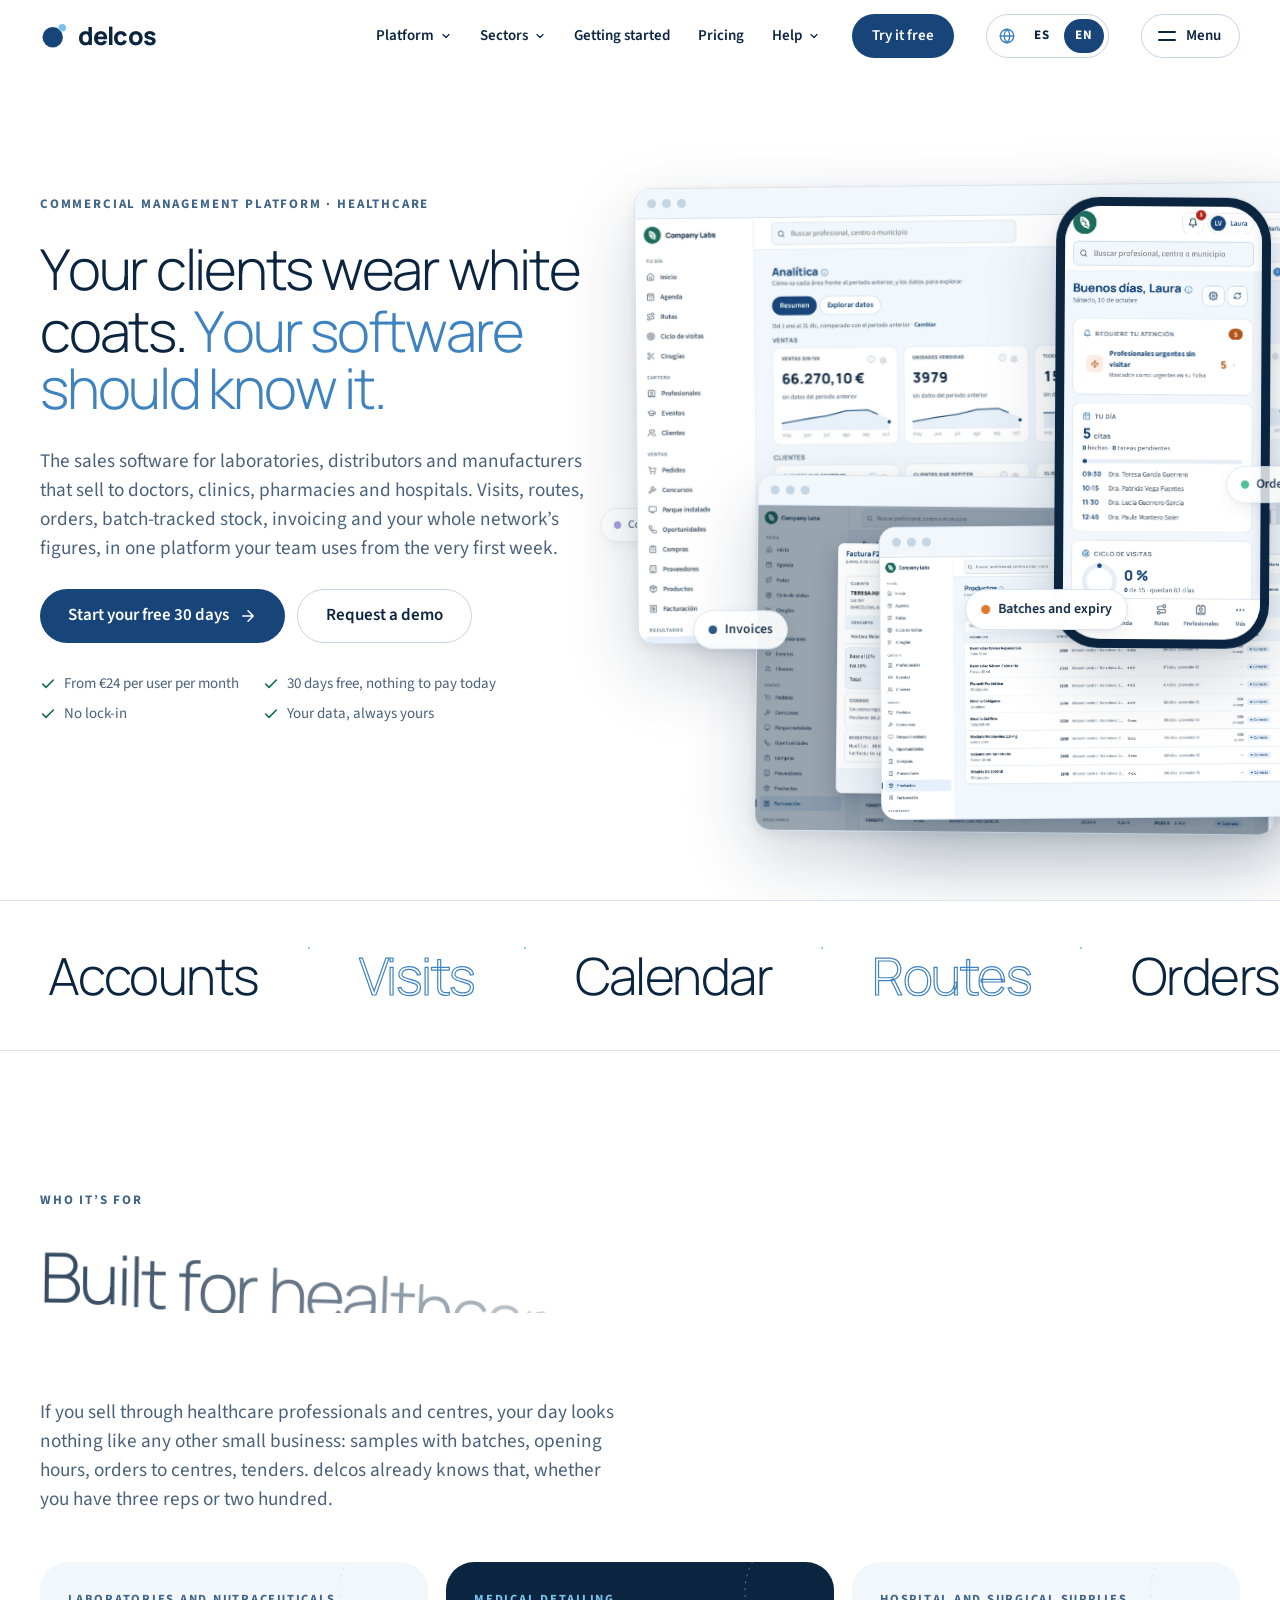
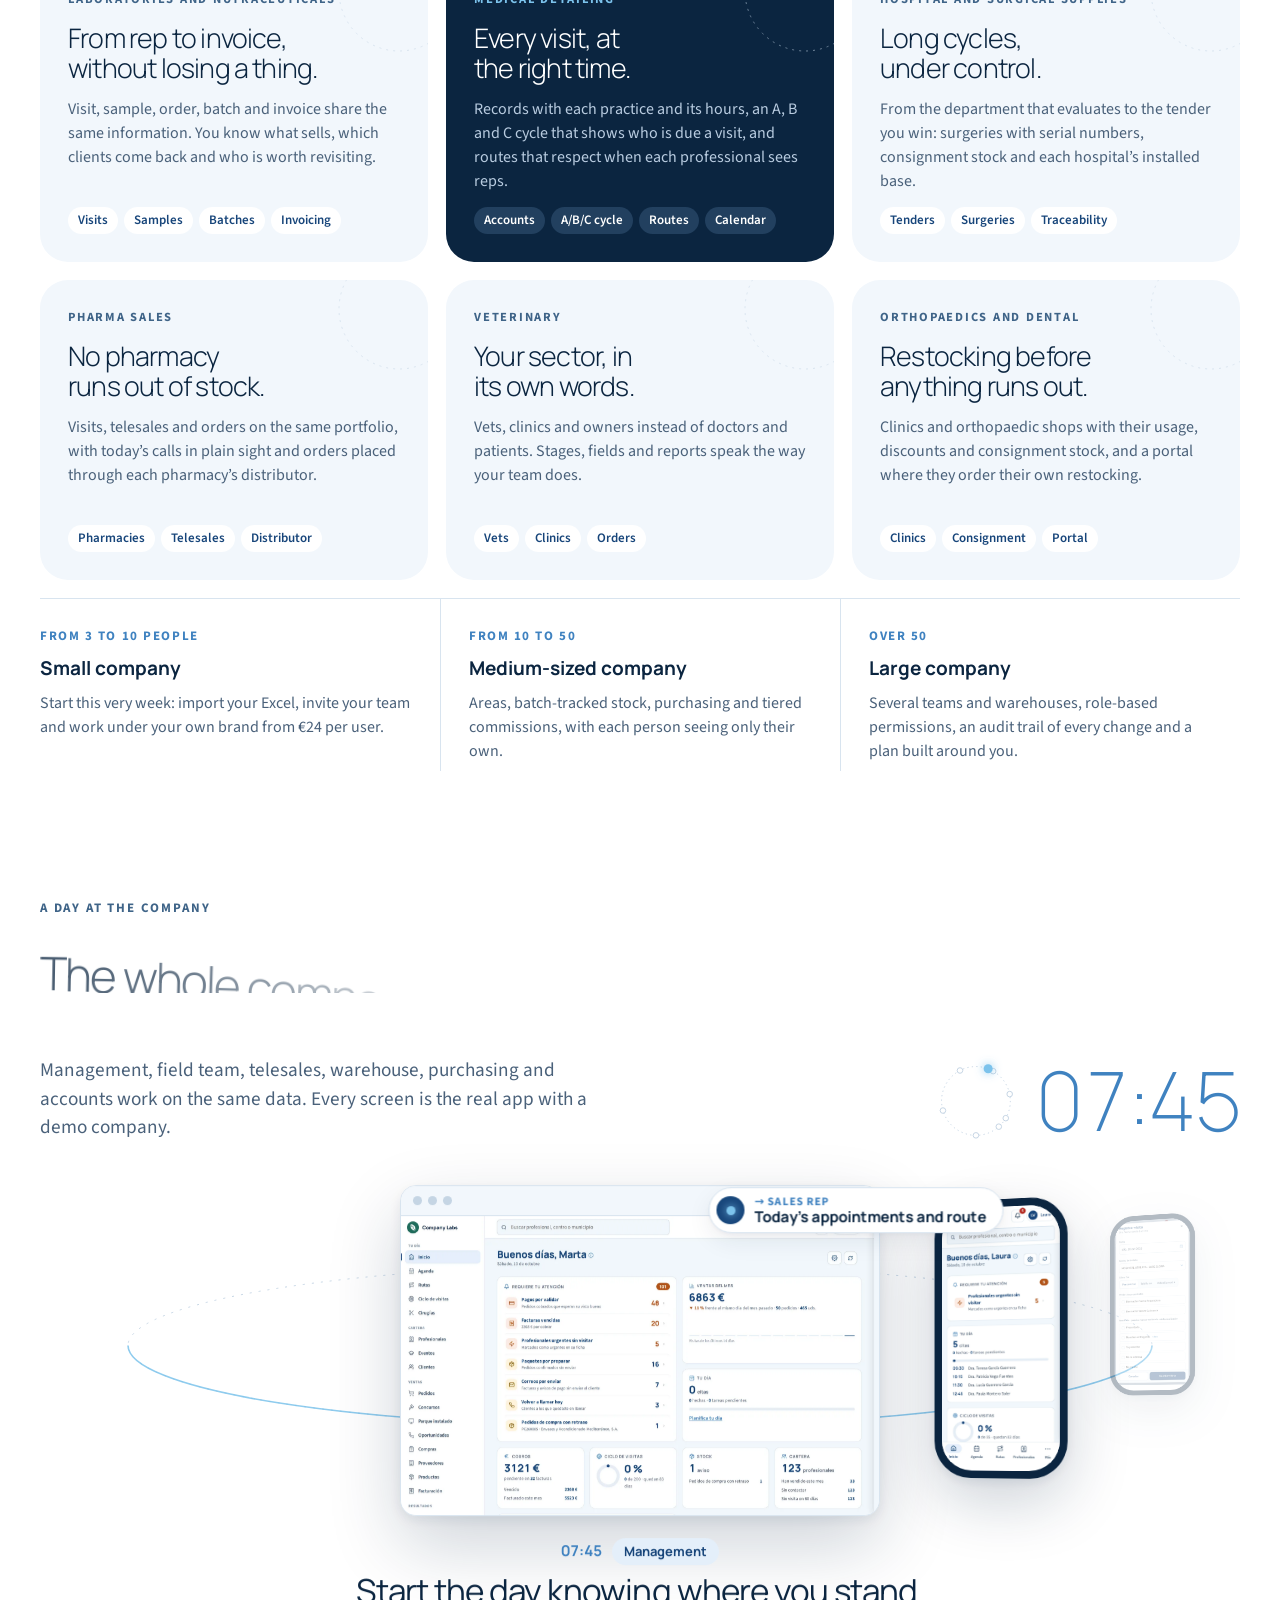
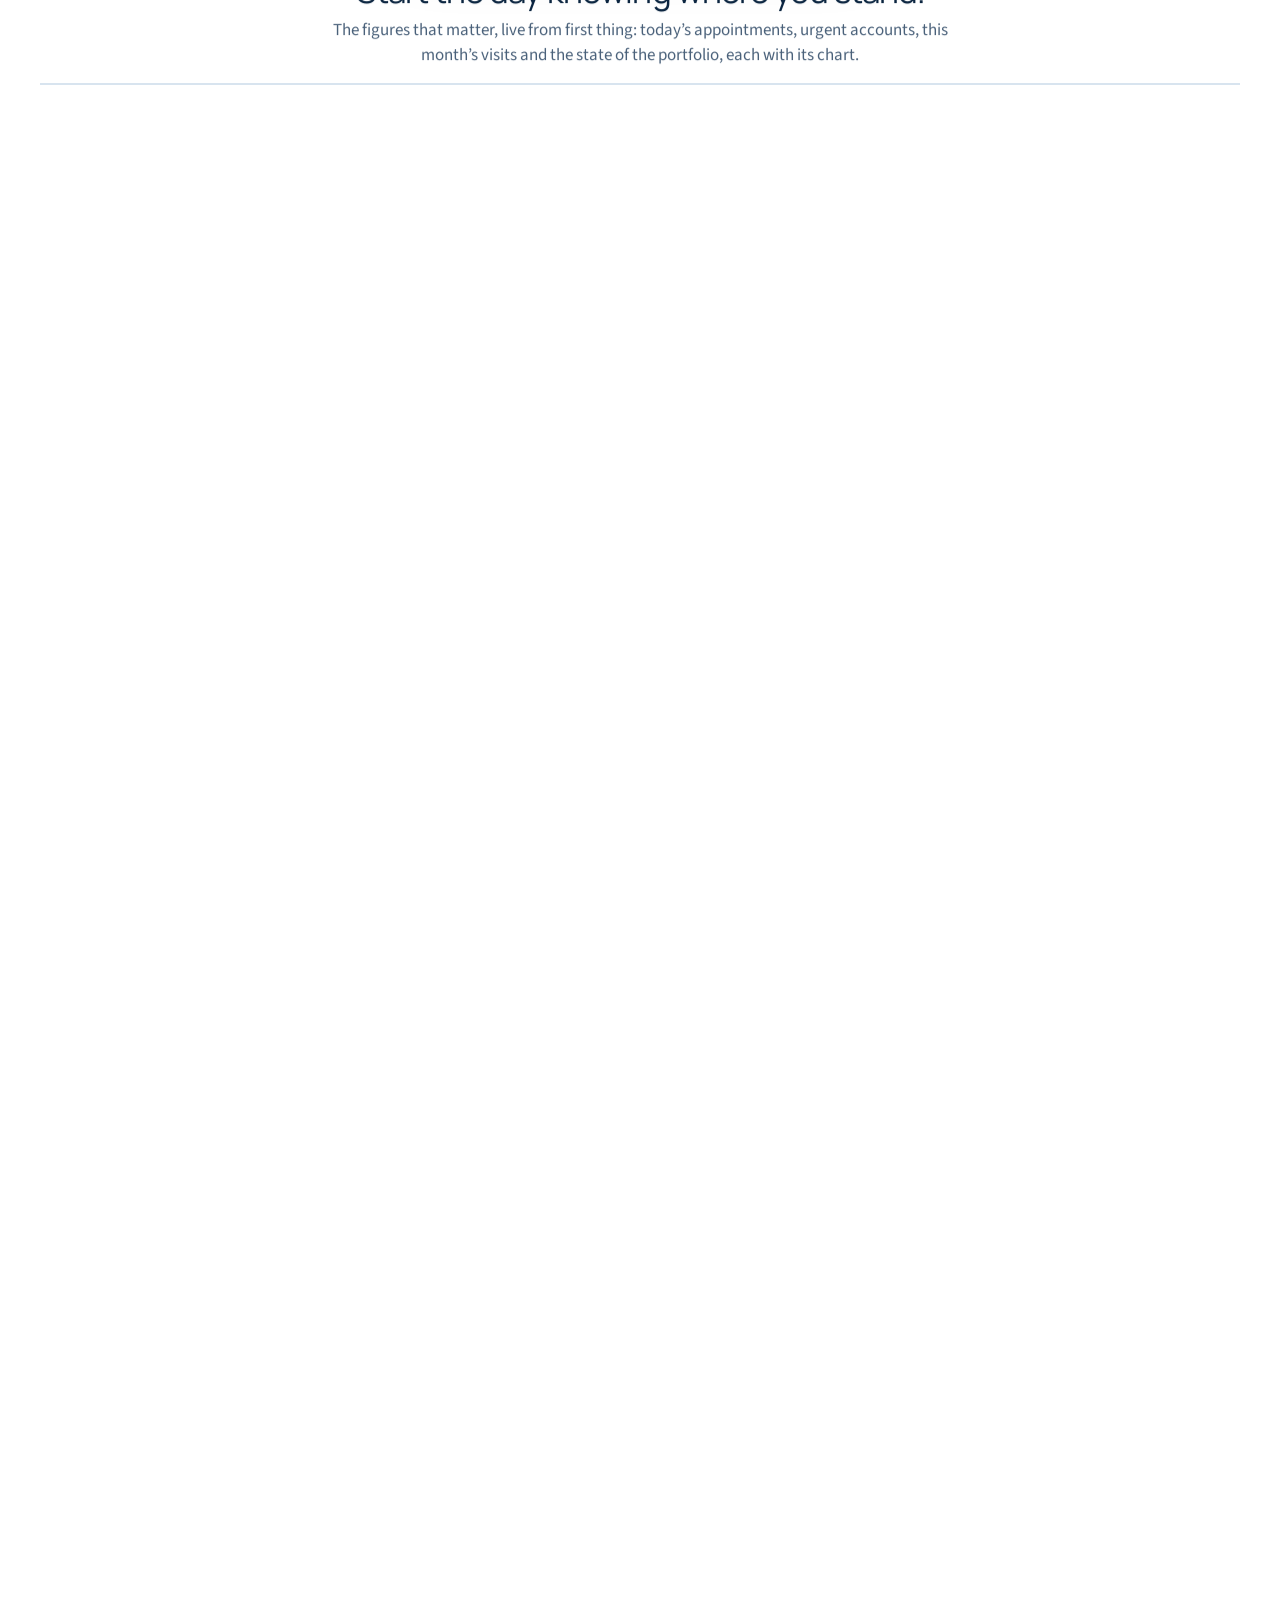
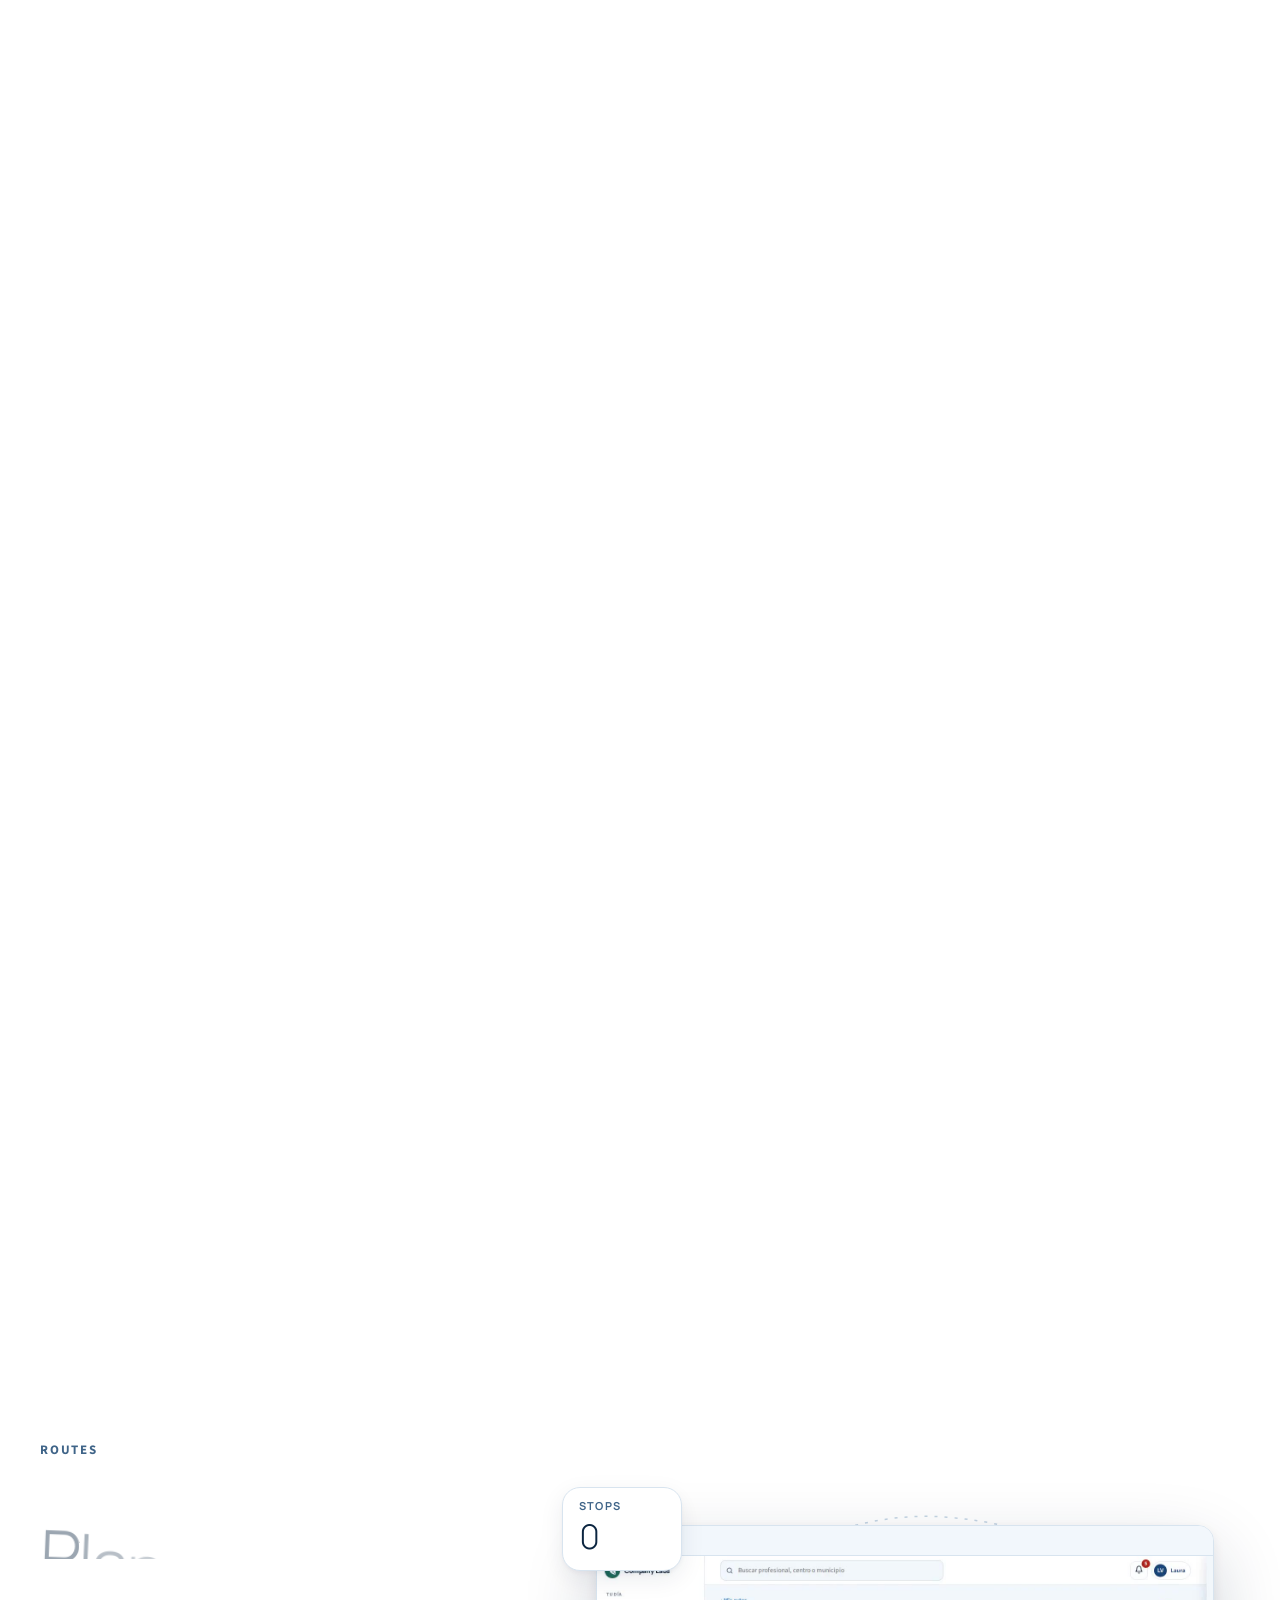
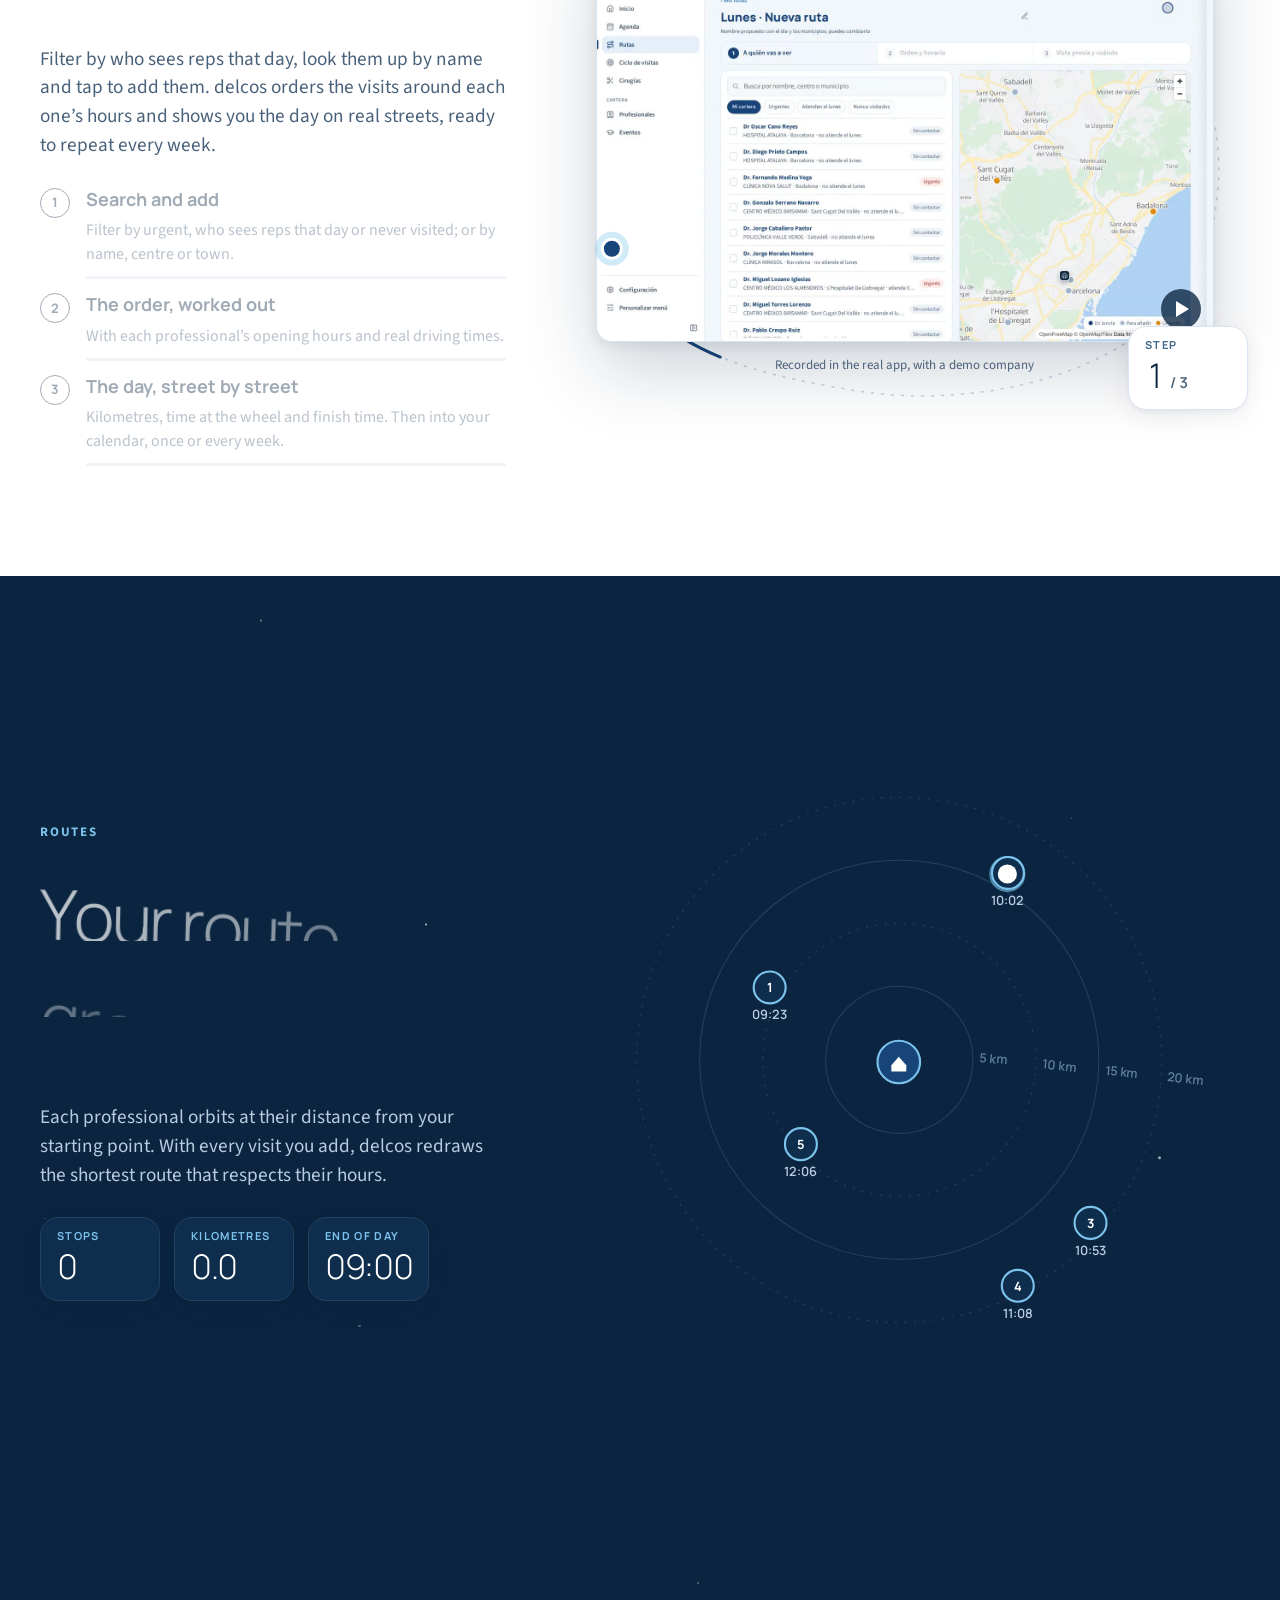
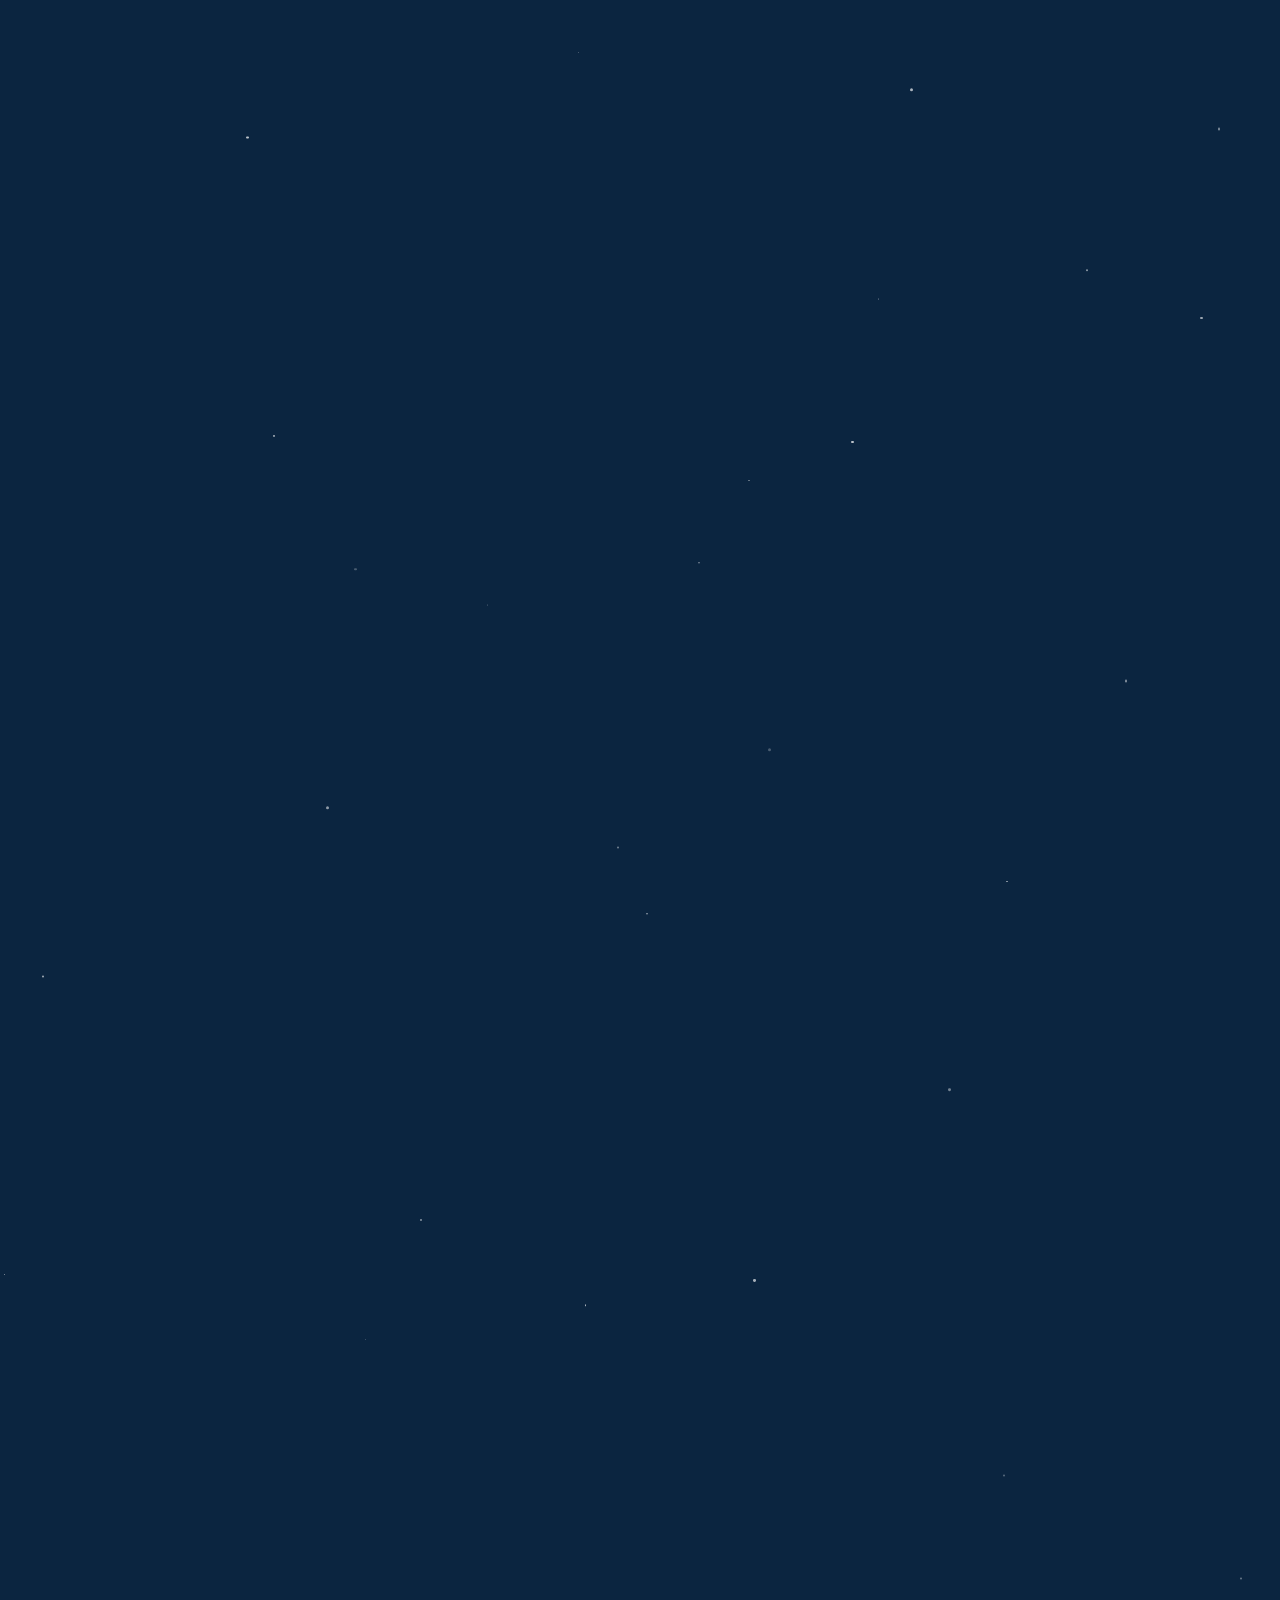
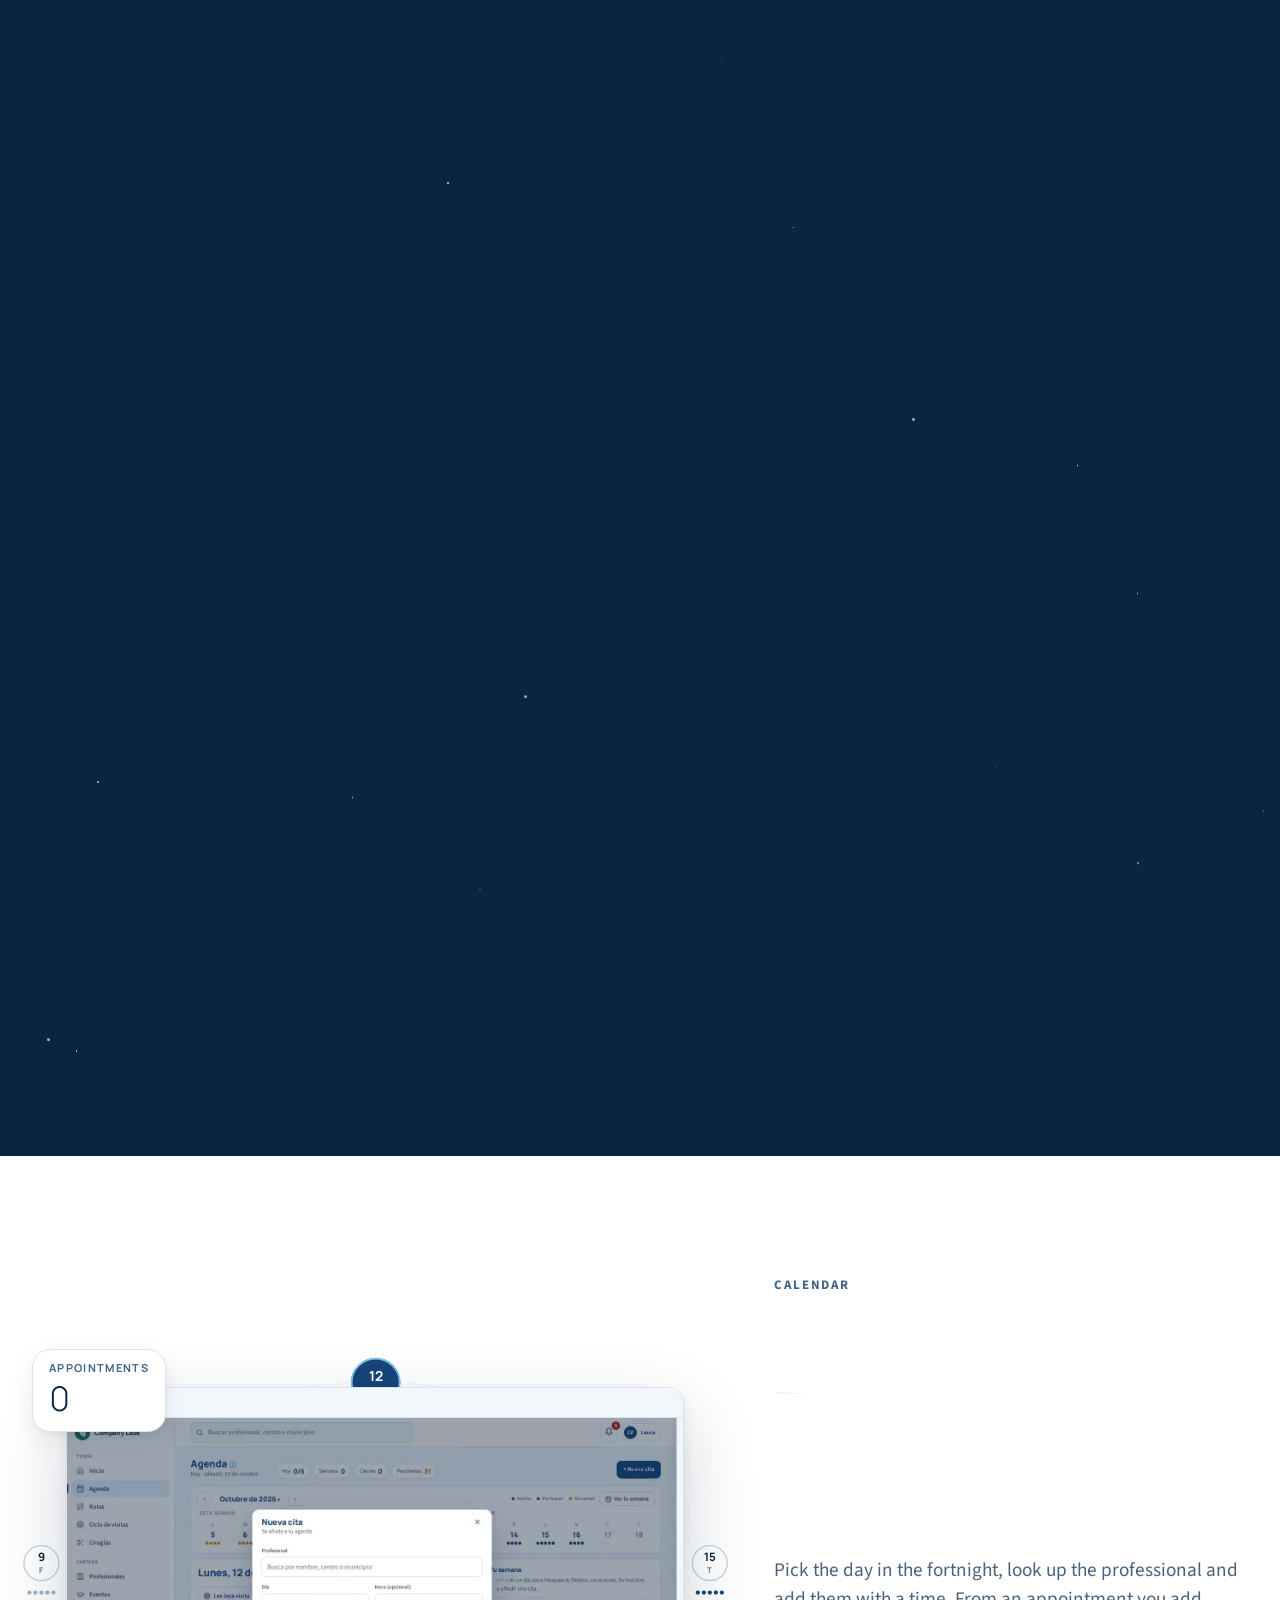
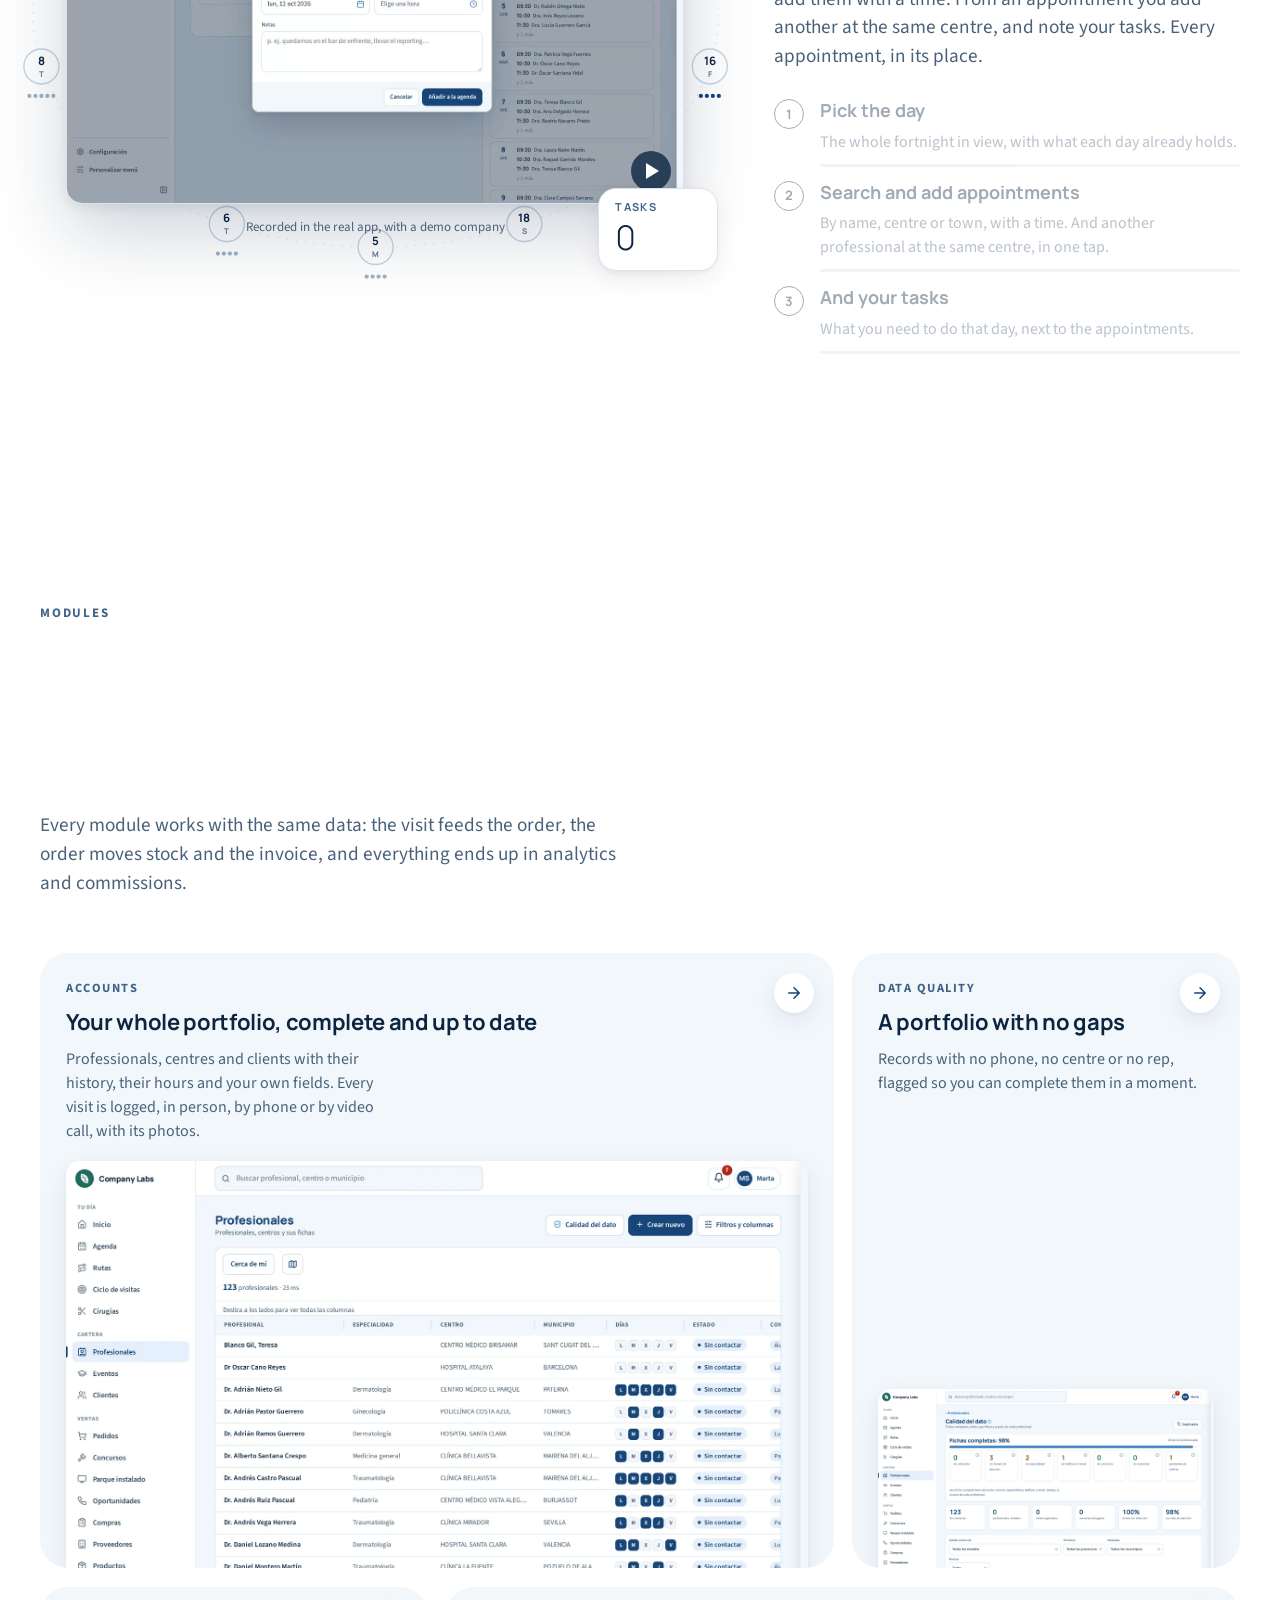
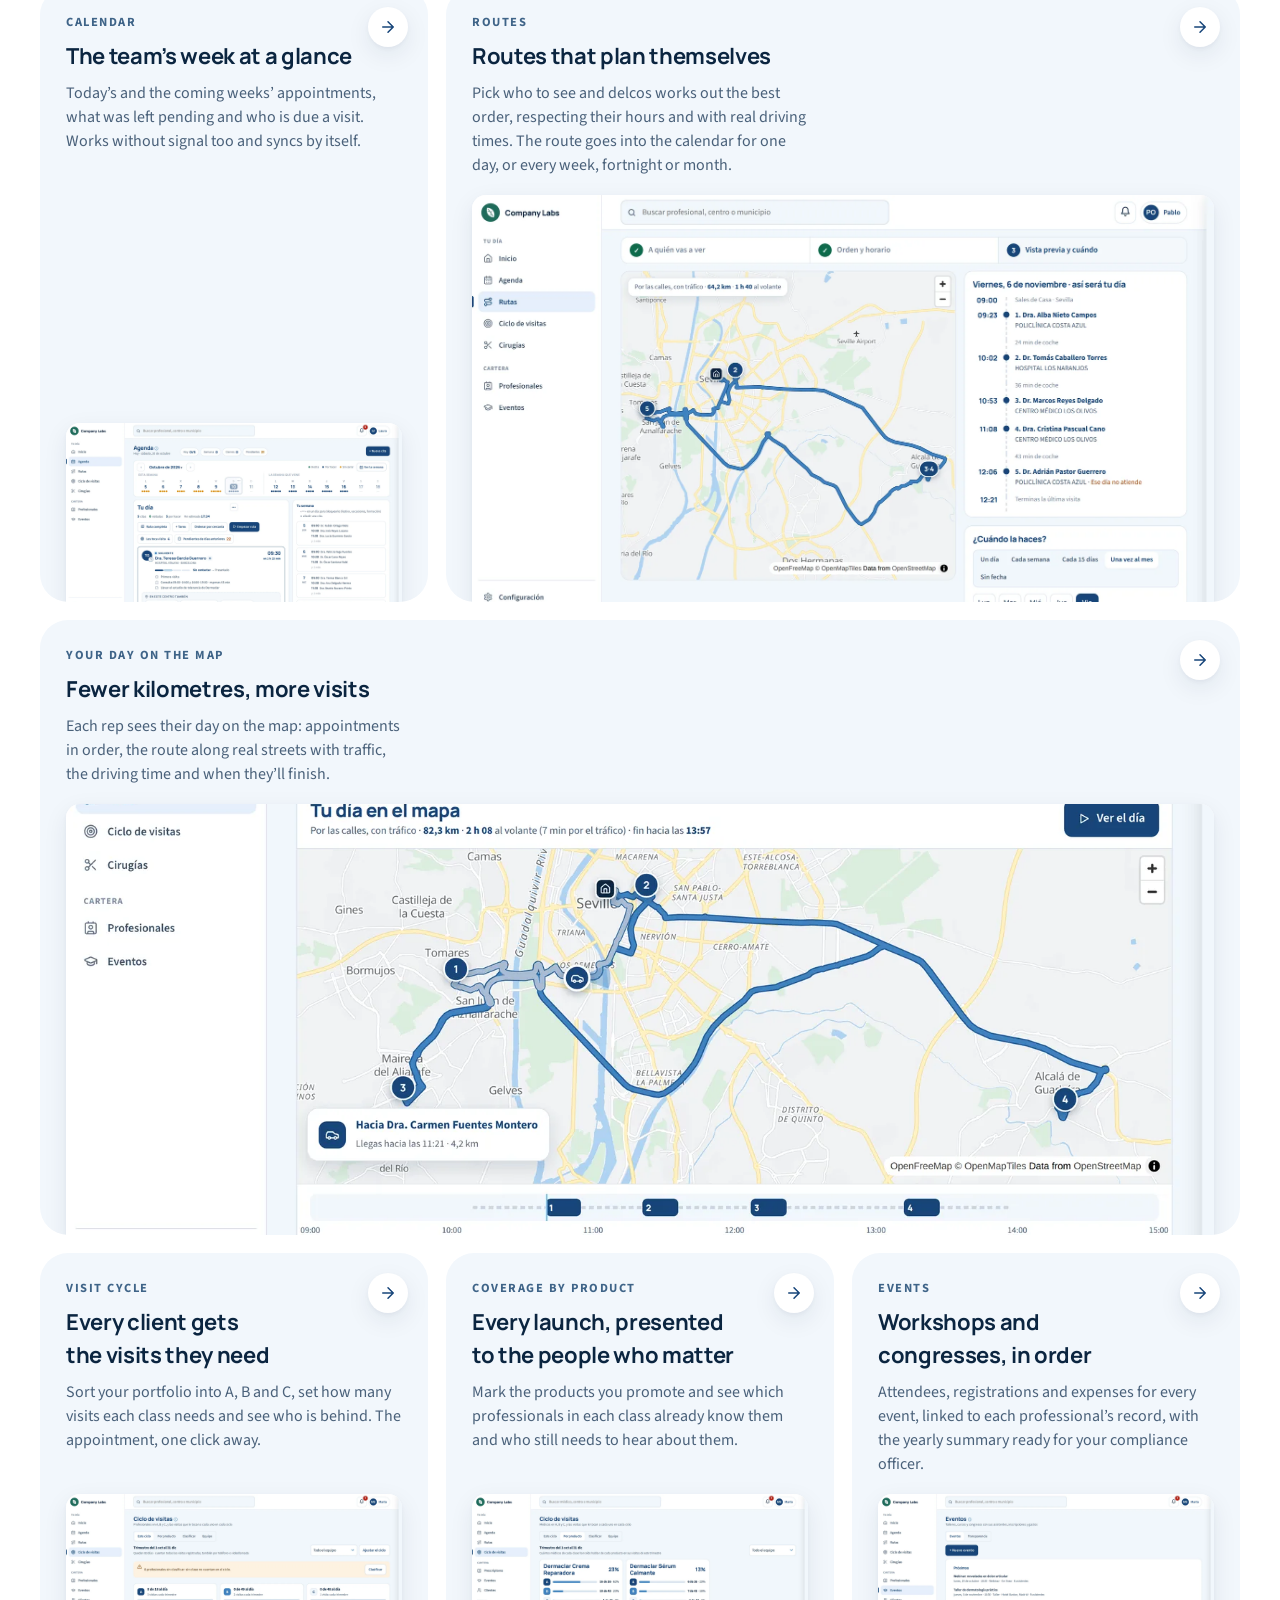
==== commit dac240a3: "Textos generales sin casos concretos «El mismo profesional» en lugar de «la misma doctora»; sin vent" ====
--- a/en/index.html
+++ b/en/index.html
@@ -1018,7 +1018,7 @@
     <div class="cabeza">
       <div class="ojo">Who it’s for</div>
       <h2 class="titular" data-letras>Built for healthcare. <em>Not adapted to it.</em></h2>
-      <p class="entrada">If you sell through healthcare professionals and centres, your day looks nothing like any other small business: samples with batches, consulting hours, orders to centres, tenders. delcos already knows that, whether you have three reps or two hundred.</p>
+      <p class="entrada">If you sell through healthcare professionals and centres, your day looks nothing like any other small business: samples with batches, opening hours, orders to centres, tenders. delcos already knows that, whether you have three reps or two hundred.</p>
     </div>
     <div class="pq-rejilla" id="pq-rejilla"></div>
     <div class="tallas" id="tallas"></div>
@@ -1049,7 +1049,7 @@
       <div class="ojo">Routes</div>
       <h2 class="titular" data-letras>Plan your day <em>in a minute.</em></h2>
       <p class="entrada">Filter by who sees reps that day, look them up by name and tap to add them. delcos orders the visits around each one’s hours and shows you the day on real streets, ready to repeat every week.</p>
-      <ol class="orb-pasos orb-pasos-v" id="ra-pasos"><li data-paso="0"><span class="n">1</span><div><b>Search and add</b><p>Filter by urgent, who sees reps that day or never visited; or by name, centre or town.</p><i class="orb-barra"><i></i></i></div></li><li data-paso="1"><span class="n">2</span><div><b>The order, worked out</b><p>With each professional’s consulting hours and real driving times.</p><i class="orb-barra"><i></i></i></div></li><li data-paso="2"><span class="n">3</span><div><b>The day, street by street</b><p>Kilometres, time at the wheel and finish time. Then into your calendar, once or every week.</p><i class="orb-barra"><i></i></i></div></li></ol>
+      <ol class="orb-pasos orb-pasos-v" id="ra-pasos"><li data-paso="0"><span class="n">1</span><div><b>Search and add</b><p>Filter by urgent, who sees reps that day or never visited; or by name, centre or town.</p><i class="orb-barra"><i></i></i></div></li><li data-paso="1"><span class="n">2</span><div><b>The order, worked out</b><p>With each professional’s opening hours and real driving times.</p><i class="orb-barra"><i></i></i></div></li><li data-paso="2"><span class="n">3</span><div><b>The day, street by street</b><p>Kilometres, time at the wheel and finish time. Then into your calendar, once or every week.</p><i class="orb-barra"><i></i></i></div></li></ol>
     </div>
     <div class="orb-lado orb-lado-v">
       <svg class="orb-svg-v" viewBox="0 0 640 440" preserveAspectRatio="none" aria-hidden="true">
@@ -1129,12 +1129,12 @@
     <div class="dup-txt">
       <div class="ojo">Data quality</div>
       <h2 class="titular" data-letras>One person, <em>one single record.</em></h2>
-      <p class="entrada">When the same doctor appears twice, their visits, sales and commissions are split across two records and nobody sees the real picture. delcos finds duplicated records even when they aren’t spelt the same, and helps you merge them without losing anything.</p>
+      <p class="entrada">When the same professional appears twice, their visits, orders and history are split across two records and nobody sees the real picture. delcos finds duplicated records even when they aren’t spelt the same, and helps you merge them without losing anything.</p>
       <ol class="dup-pasos">
         <li><b>Warns before it happens</b><p>When you create a record, it compares the name with the records you can see, even with missing accents, a different word order or a different letter. If it looks like another one, it shows you the candidates with their centre, their town and the percentage of similarity.</p></li>
         <li><b>Watches your whole portfolio</b><p>It looks for pairs that are 80 % similar or more. The ones you mark as different people never come back.</p></li>
         <li><b>Compare side by side</b><p>You choose which record stays and, field by field, which name, phone, email or stage to keep. Missing custom fields are filled in from the other one.</p></li>
-        <li><b>Merge without losing anything</b><p>Visits, appointments, practices, sales, clients, calls and accounts move to the record that remains. The other one is archived, not deleted, and the merge is logged.</p></li>
+        <li><b>Merge without losing anything</b><p>Visits, appointments, centres and addresses, orders, clients, calls and accounts move to the record that remains. The other one is archived, not deleted, and the merge is logged.</p></li>
       </ol>
       <p class="dup-nota">And when you import from Excel, each client is recognised by their tax ID, email or name, and each product by its reference, barcode or name: you decide whether to update it or leave it as it is. Orders that already exist, by their number, are not duplicated.</p>
     </div>
@@ -1168,7 +1168,7 @@
       <h2 class="titular" data-letras>A direct channel <em>with every professional.</em></h2>
       <p class="entrada">Your professionals log in to delcos with their own access, which their rep grants from their record. What today gets lost between emails, messages and calls moves into a single two-way channel, linked to their record.</p>
       <ul class="canal-lista">
-        <li><span class="estado hoy">Available</span><b>Their patients’ follow-up</b><p>How many started, how many come back, how many stopped after the first order and how many have not ordered for over 60 days. Figures only, no health data, and from 5 patients up.</p></li>
+        <li><span class="estado hoy">Available</span><b>Continuity, in figures</b><p>How many started, how many come back, how many stopped after the first order and how many have not ordered for over 60 days. Aggregated figures only, no personal or health data, and from 5 clients up.</p></li>
         <li><span class="estado hoy">Available</span><b>Materials and questions</b><p>They request the materials your company offers and send you their questions. You get an alert and it stays in their record; they see when you deliver it and your reply.</p></li>
         <li><span class="estado hoy">Available</span><b>Centre orders</b><p>The centre restocks only the products it has set up, at its own price. It reaches you as a draft to approve, and the centre sees whether it is pending, approved or packed.</p></li>
       </ul>
@@ -1176,7 +1176,7 @@
     </div>
     <div class="canal-graf">
       <div class="canal-escena">
-        <div class="ordenador"><div class="barra"><i></i><i></i><i></i></div><div class="vista"><img src="../capturas/labs_e_portal_material.webp" alt="Professional’s space: patient consistency, materials and messages with their rep" width="1600" height="1000" loading="lazy"></div></div>
+        <div class="ordenador"><div class="barra"><i></i><i></i><i></i></div><div class="vista"><img src="../capturas/labs_e_portal_material.webp" alt="Professional’s space: figures, materials and messages with their rep" width="1600" height="1000" loading="lazy"></div></div>
         <div class="tel"><div class="pant"><img src="../capturas/dental_m_centro.webp" alt="A clinic orders a restock of its products from the phone" width="780" height="1688" loading="lazy"></div></div>
         <span class="canal-et et1"><i></i>Materials and messages</span>
         <span class="canal-et et2"><i></i>Centre order</span>
@@ -1245,7 +1245,7 @@
       </div>
       <div class="rec-pista" aria-hidden="true"><i id="rec-avance"></i><b id="rec-sat"></b></div>
       <ol class="rec-pasos">
-        <li><span class="n">01</span><b>The visit</b><p>The rep logs it on their phone on the way out of the practice.</p></li>
+        <li><span class="n">01</span><b>The visit</b><p>The rep logs it on their phone as soon as the visit ends.</p></li>
         <li><span class="n">02</span><b>The call</b><p>The client orders by phone and telesales logs the order on the same call.</p></li>
         <li><span class="n">03</span><b>The follow-up</b><p>You see who buys, who comes back and who stops, so you call in time.</p></li>
         <li><span class="n">04</span><b>The warehouse</b><p>The order ships from its batch, with its expiry date.</p></li>
@@ -1393,7 +1393,7 @@
   { g: '', ojo: 'Visit cycle', t: 'Every client gets the visits they need', d: 'Sort your portfolio into A, B and C, set how many visits each class needs and see who is behind. The appointment, one click away.', img: 'labs_e_ciclo' },
   { g: '', ojo: 'Coverage by product', t: 'Every launch, presented to the people who matter', d: 'Mark the products you promote and see which professionals in each class already know them and who still needs to hear about them.', img: 'labs_e_ciclo_producto' },
   { g: '', ojo: 'Events', t: 'Workshops and congresses, in order', d: 'Attendees, registrations and expenses for every event, linked to each professional’s record, with the yearly summary ready for your compliance officer.', img: 'labs_e_eventos' },
-  { g: 'g8', ojo: 'Orders', t: 'No order left waiting', d: 'Sales to patients or centres, with discounts and shipping. At the top, what is pending: payments to approve, parcels to pack and invoices to send, one click away.', img: 'labs_e_ventas' },
+  { g: 'g8', ojo: 'Orders', t: 'No order left waiting', d: 'Orders from clients or centres, with discounts and shipping. At the top, what is pending: payments to approve, parcels to pack and invoices to send, one click away.', img: 'labs_e_ventas' },
   { g: '', ojo: 'New sale', t: 'Repeat the last order in one click', d: 'Find the client, repeat what they ordered last time or note what they need, and close the sale on the same call.', img: 'pharma_e_nueva_venta' },
   { g: 'g6', ojo: 'Opportunities', t: 'Learn from the sales that don’t close, too', d: 'Conversion, value won and lost, what people ask for, at what time and through which channel each client arrives.', img: 'pharma_e_oportunidades' },
   { g: 'g6', ojo: 'Web orders', t: 'Online sales, separate and measured', d: 'Orders that come in through your website, with their own filter and sales summary.', img: 'pharma_e_pedidos_web' },
@@ -1415,7 +1415,7 @@
 ];
 const RAZONES = [
   ['Speaks your language', 'Doctor, clinic, pharmacy or hospital contact; “Interested”, “Active client” or “Approved”. Each company sets its own words and stages.'],
-  ['Knows where the visit happens', 'Centres with floor and room, each professional’s consulting hours and how to find them inside. Routes respect all of it.'],
+  ['Knows where the visit happens', 'Centres with floor and room, each professional’s opening hours and how to find them inside. Routes respect all of it.'],
   ['Knows who needs you', 'Who calls you and where they come from, who buys, who comes back and who stops. And sales to centres, with their discount.'],
   ['Controls samples and batches', 'Samples and materials go out with the visit; stock is tracked by batch and expiry, from purchase to sale.'],
   ['From order to invoice, all in one place', 'Every order is invoiced with the right VAT (21, 10, 4 or 0 %) and its payment. Need a correction? A credit note. Nothing to copy into other software.'],
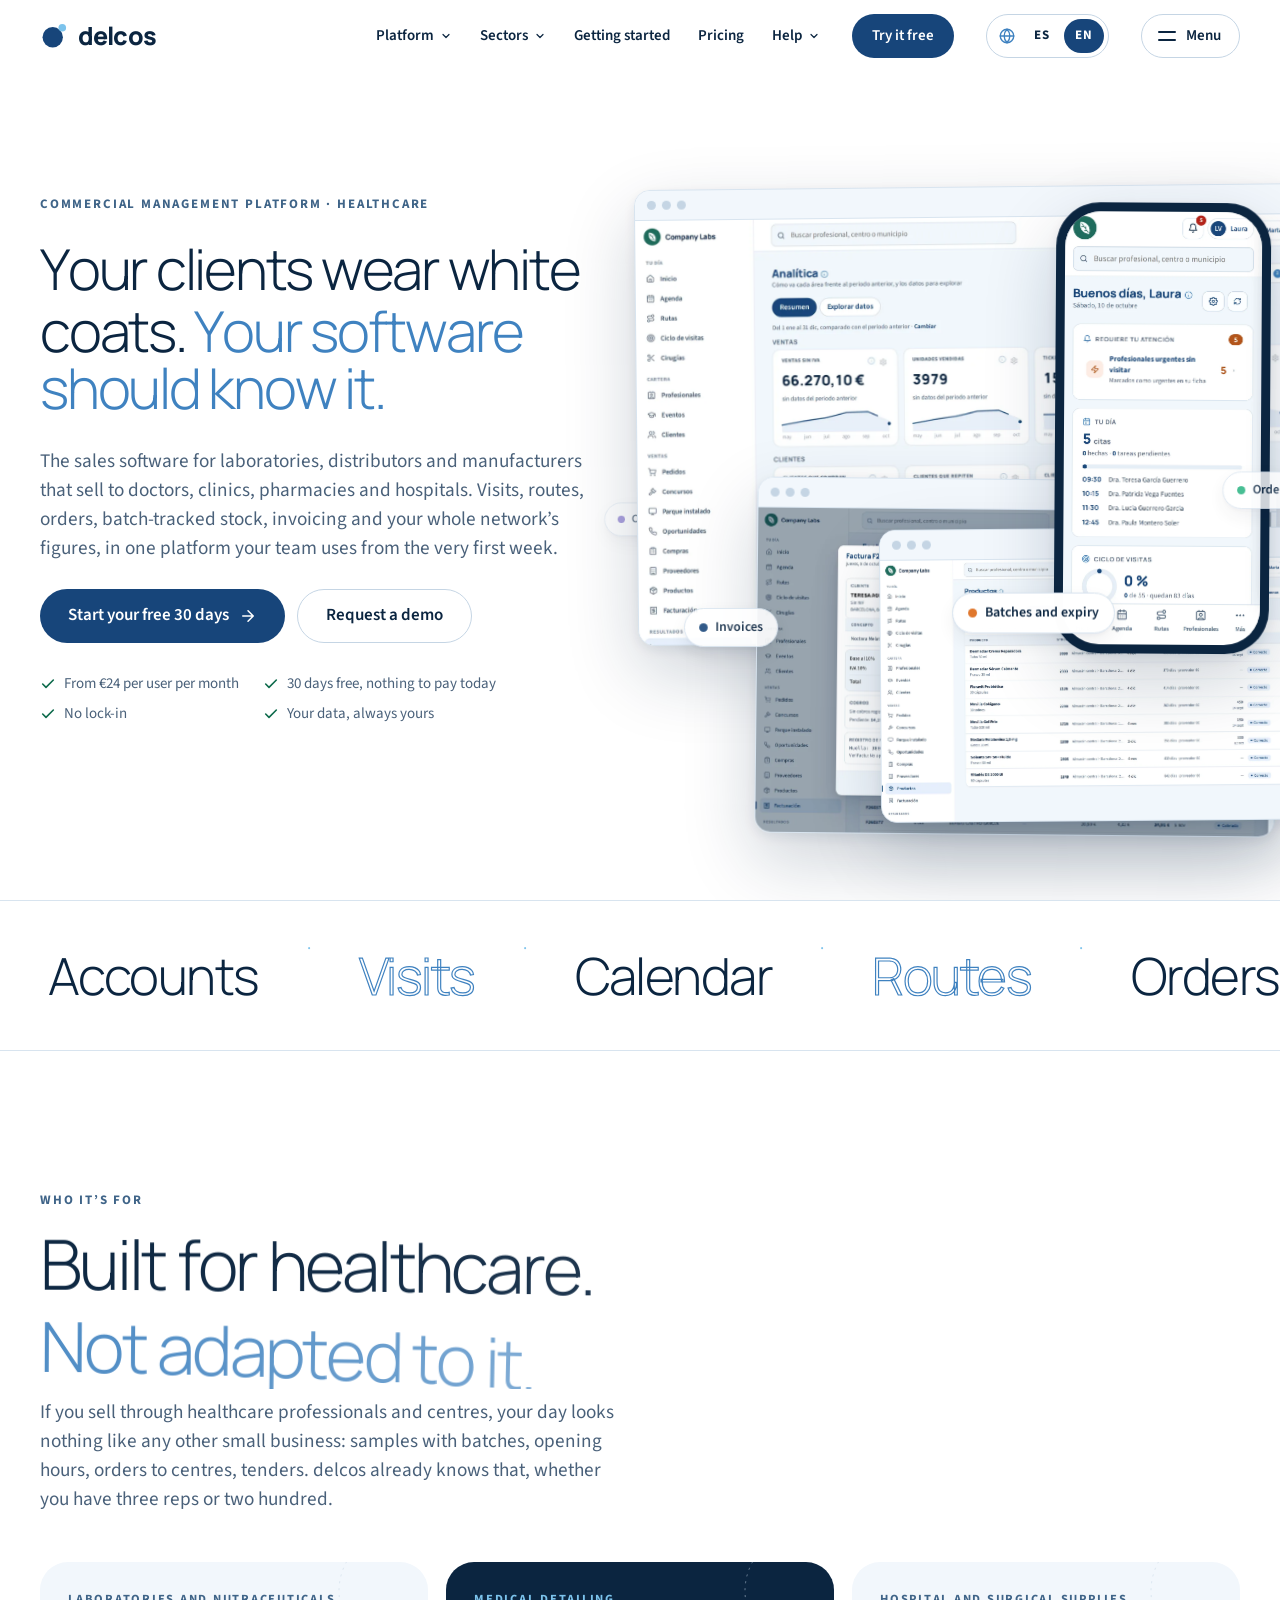
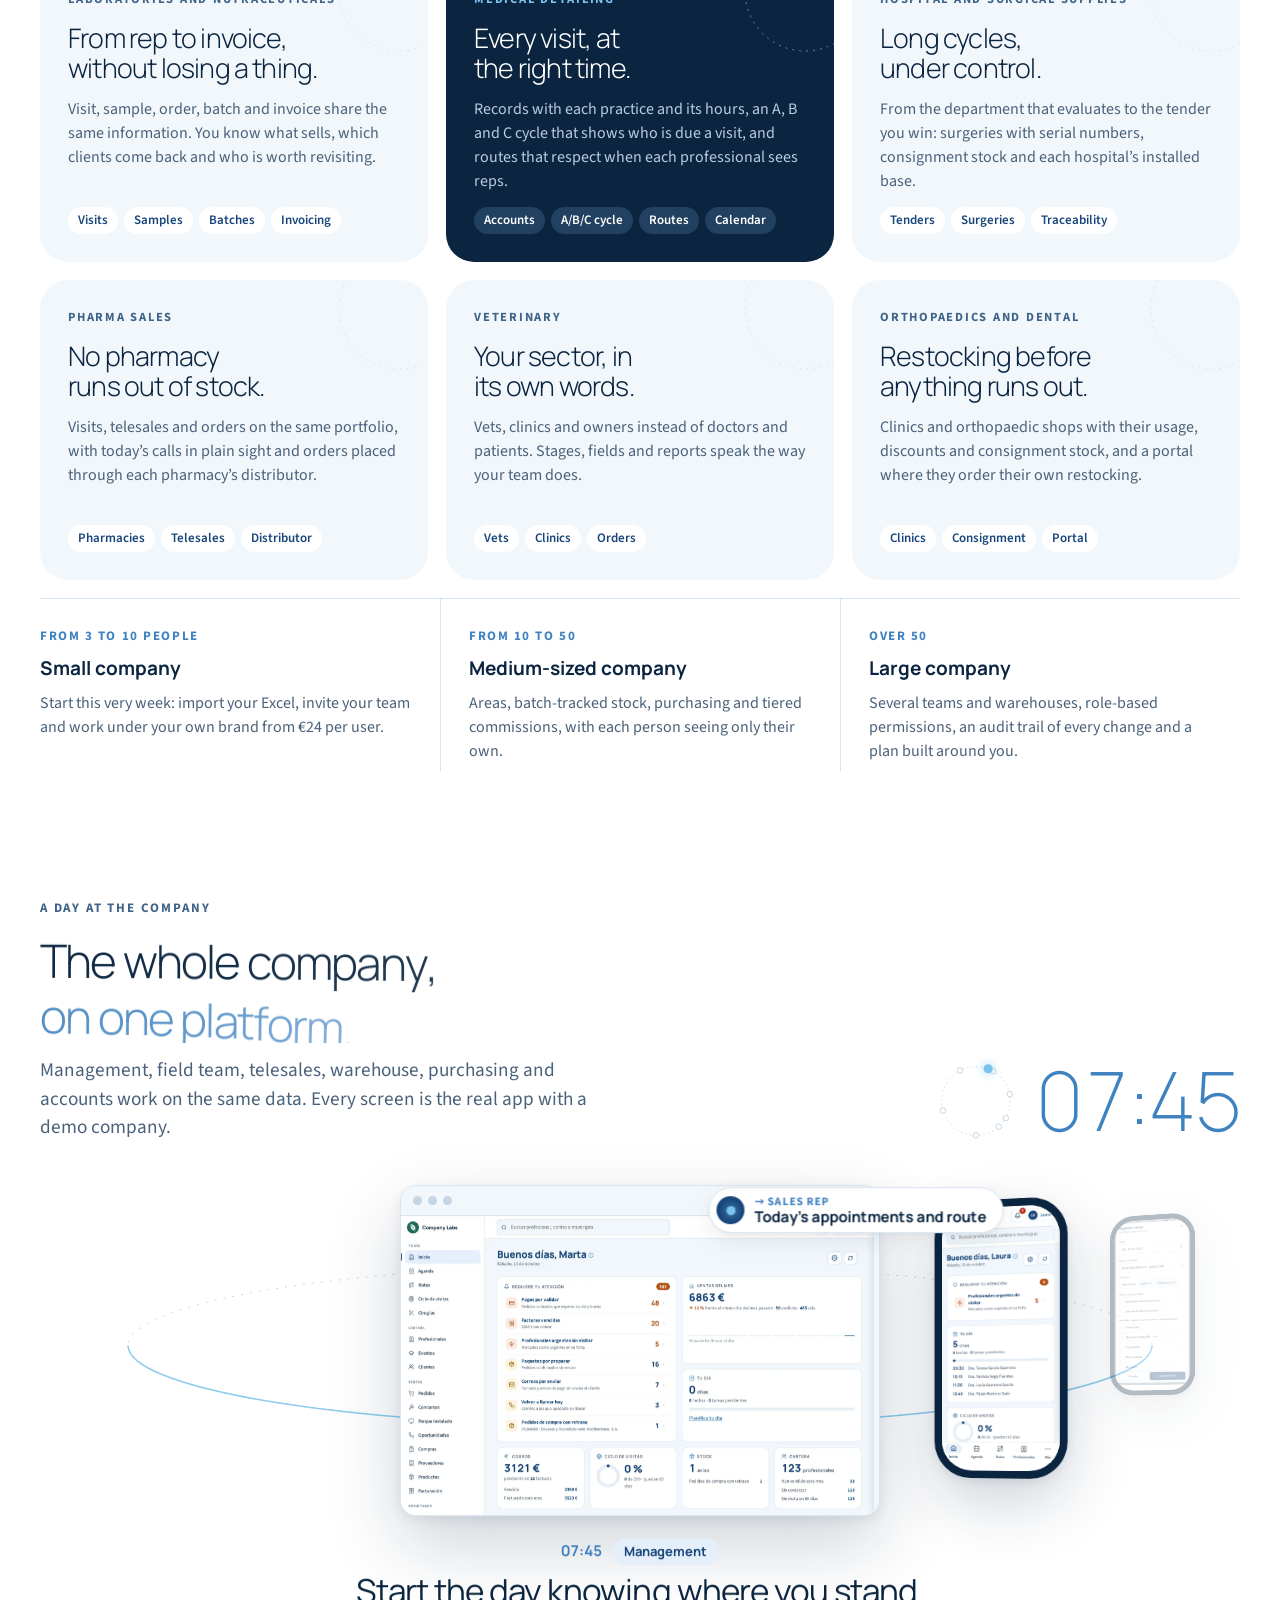
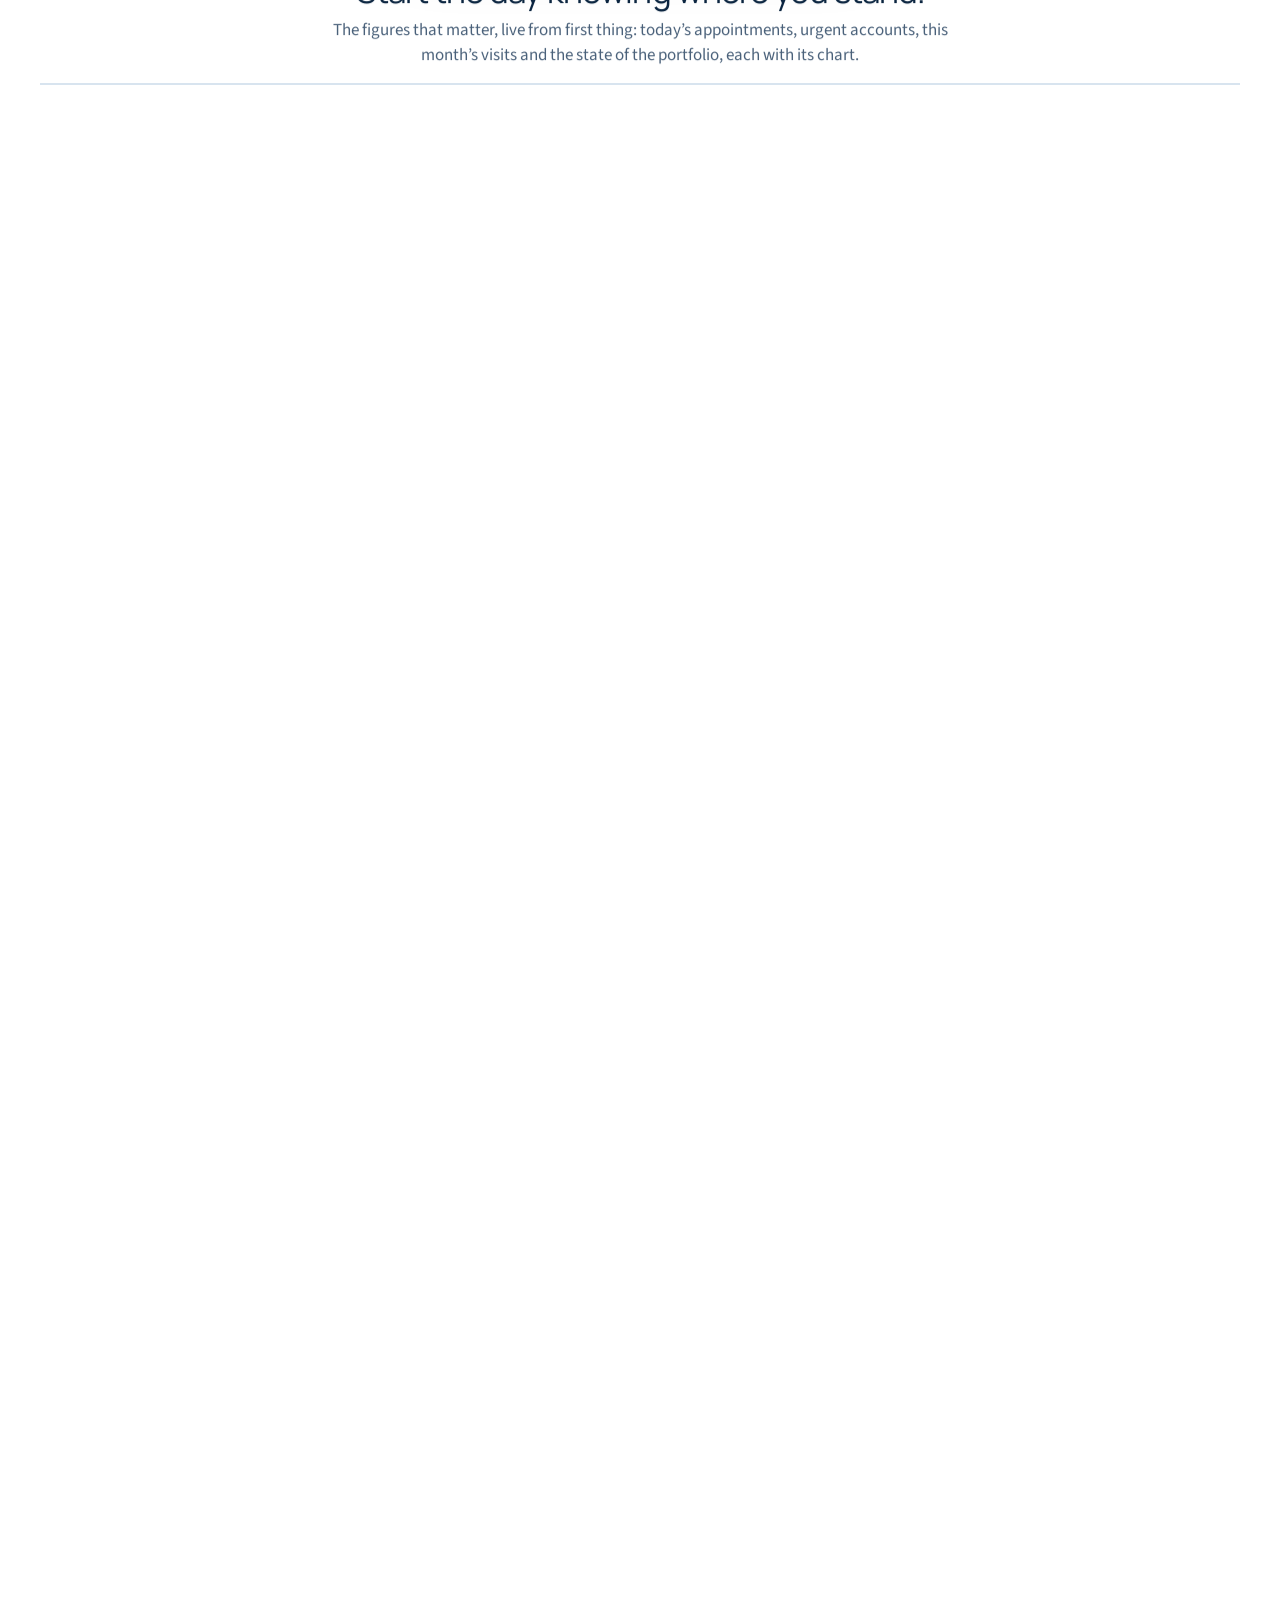
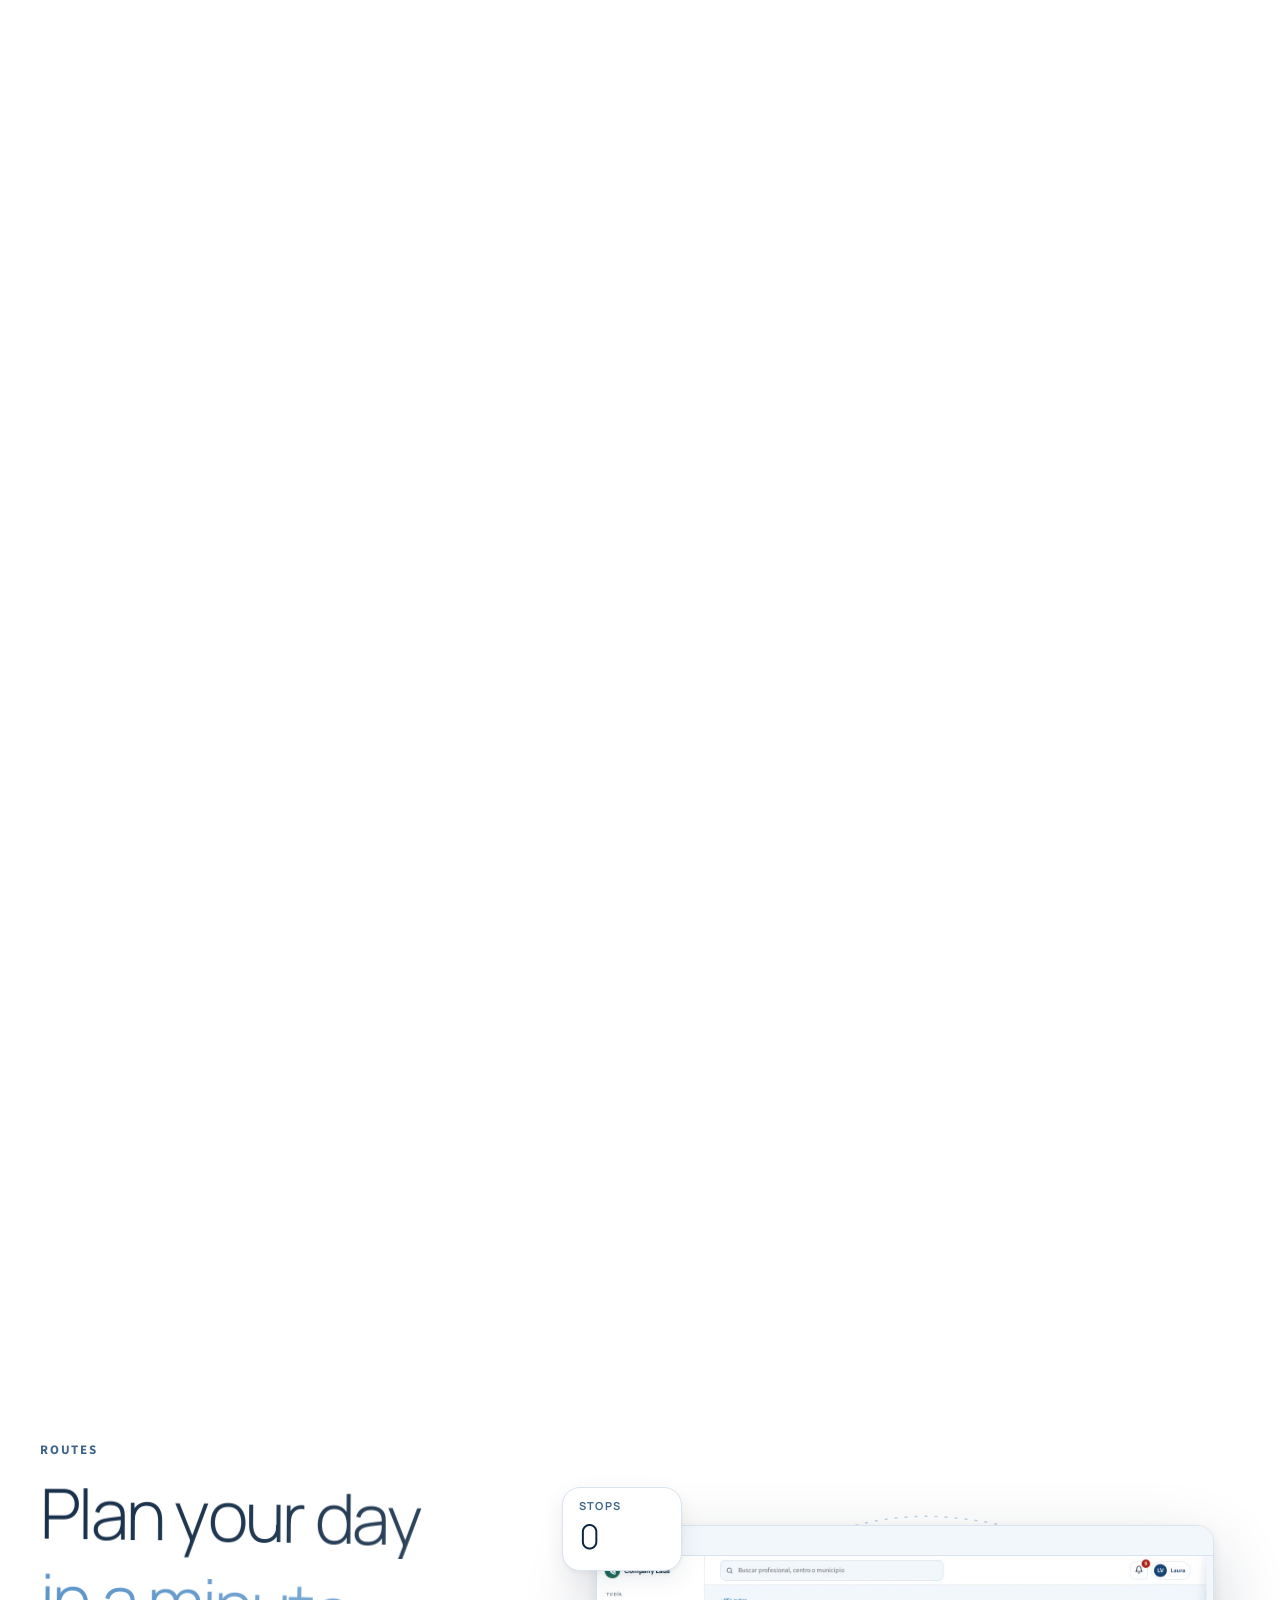
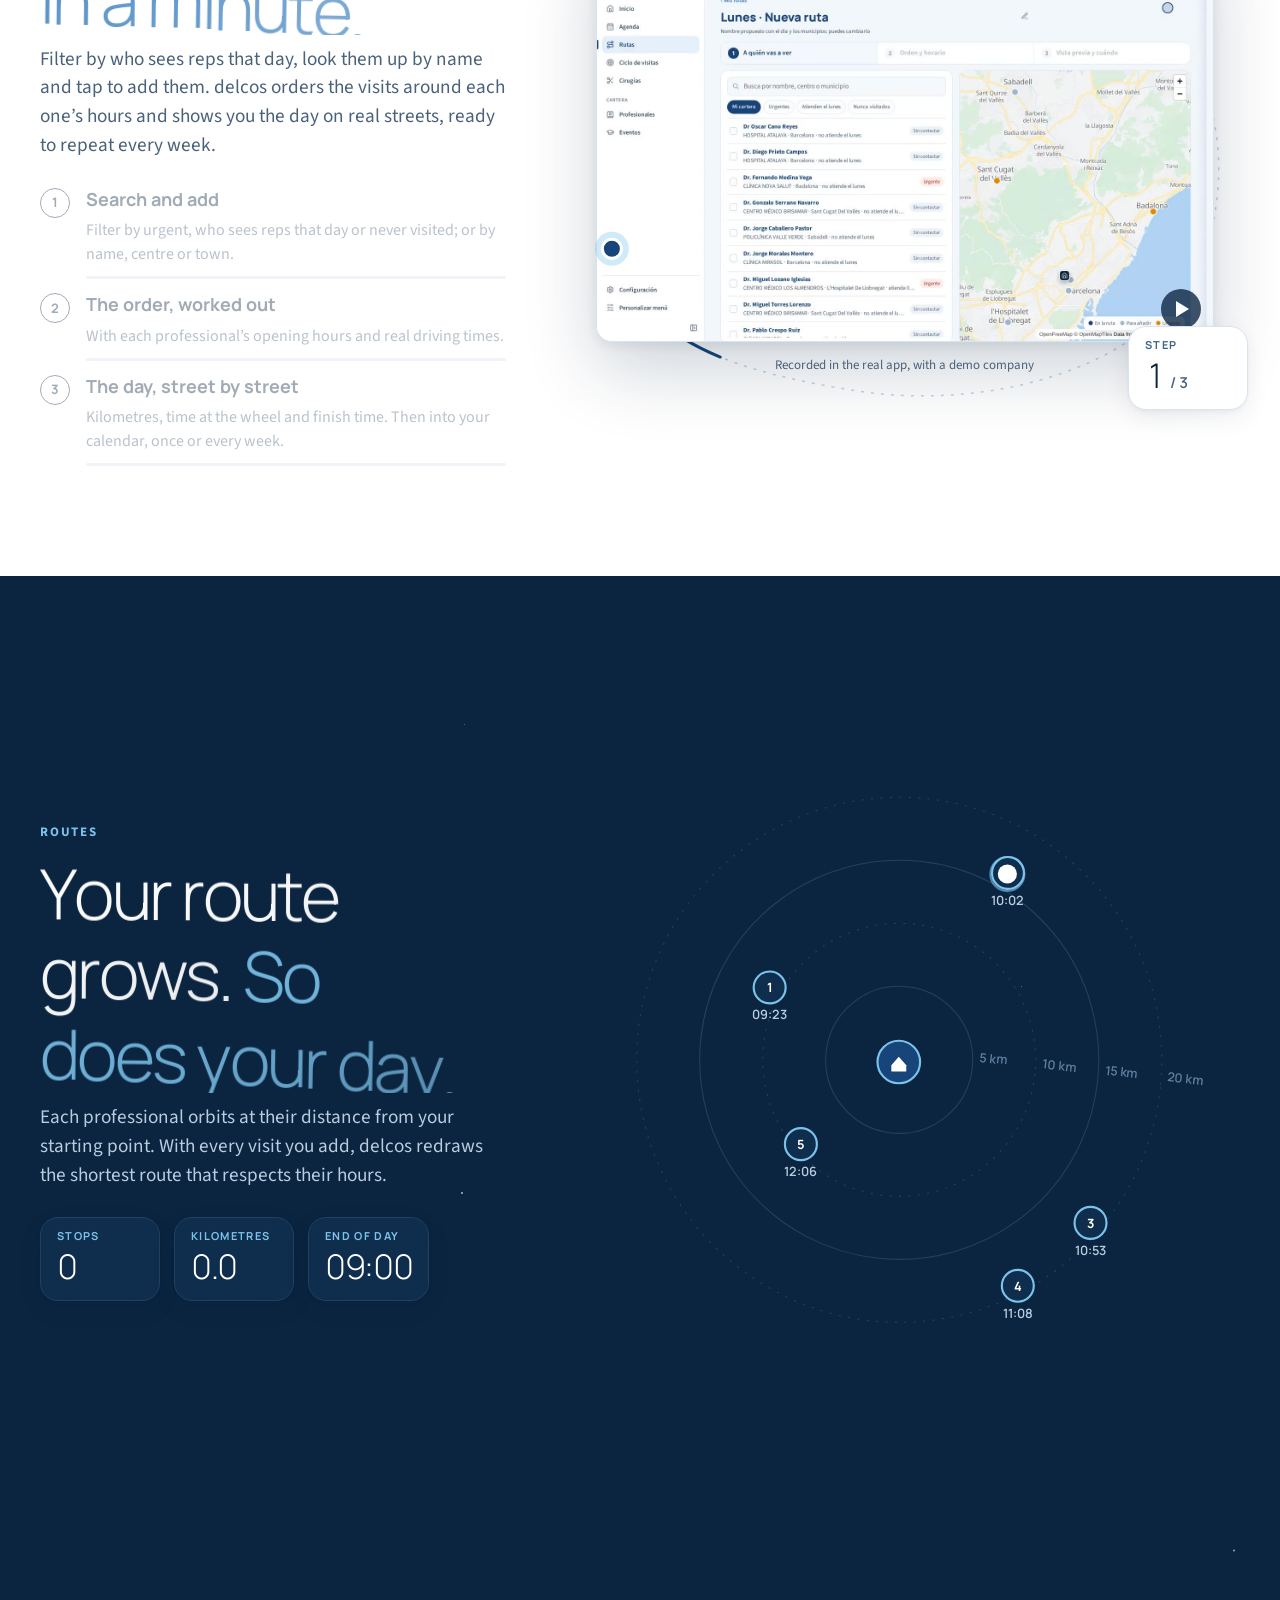
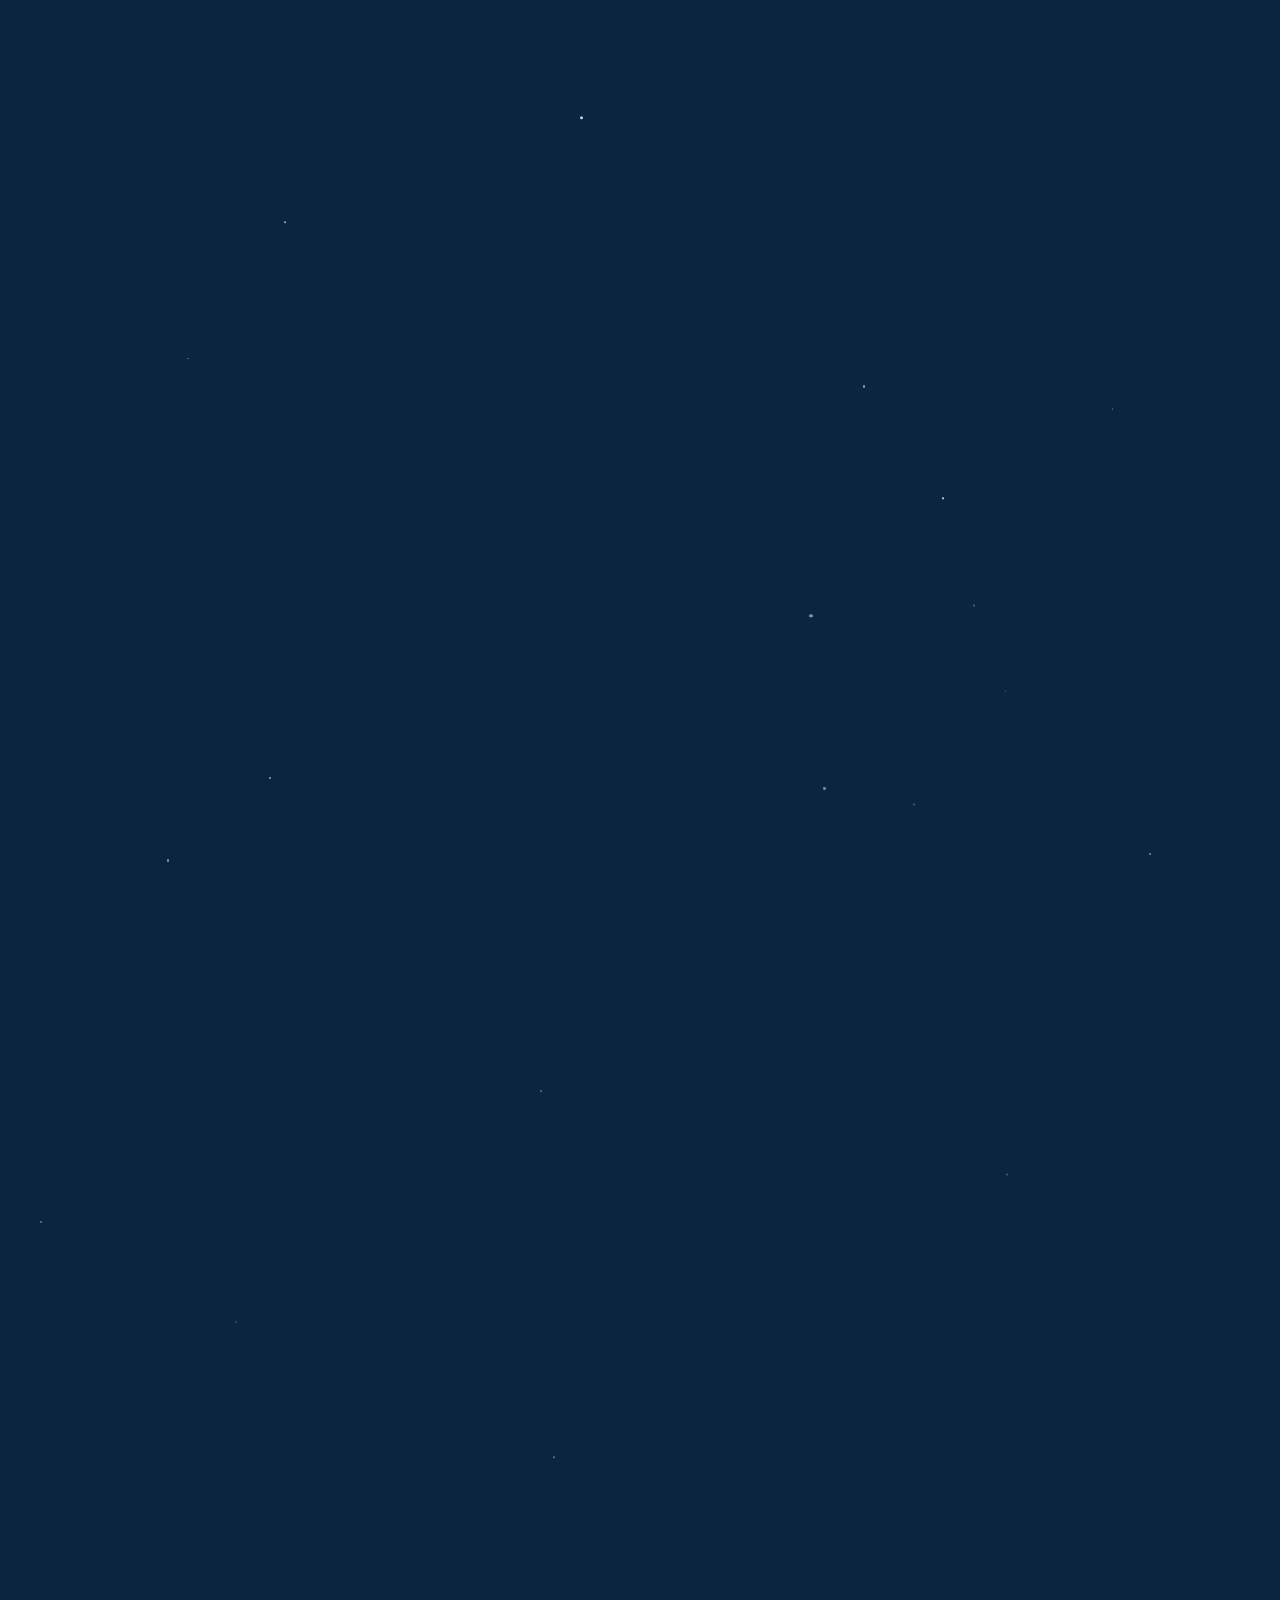
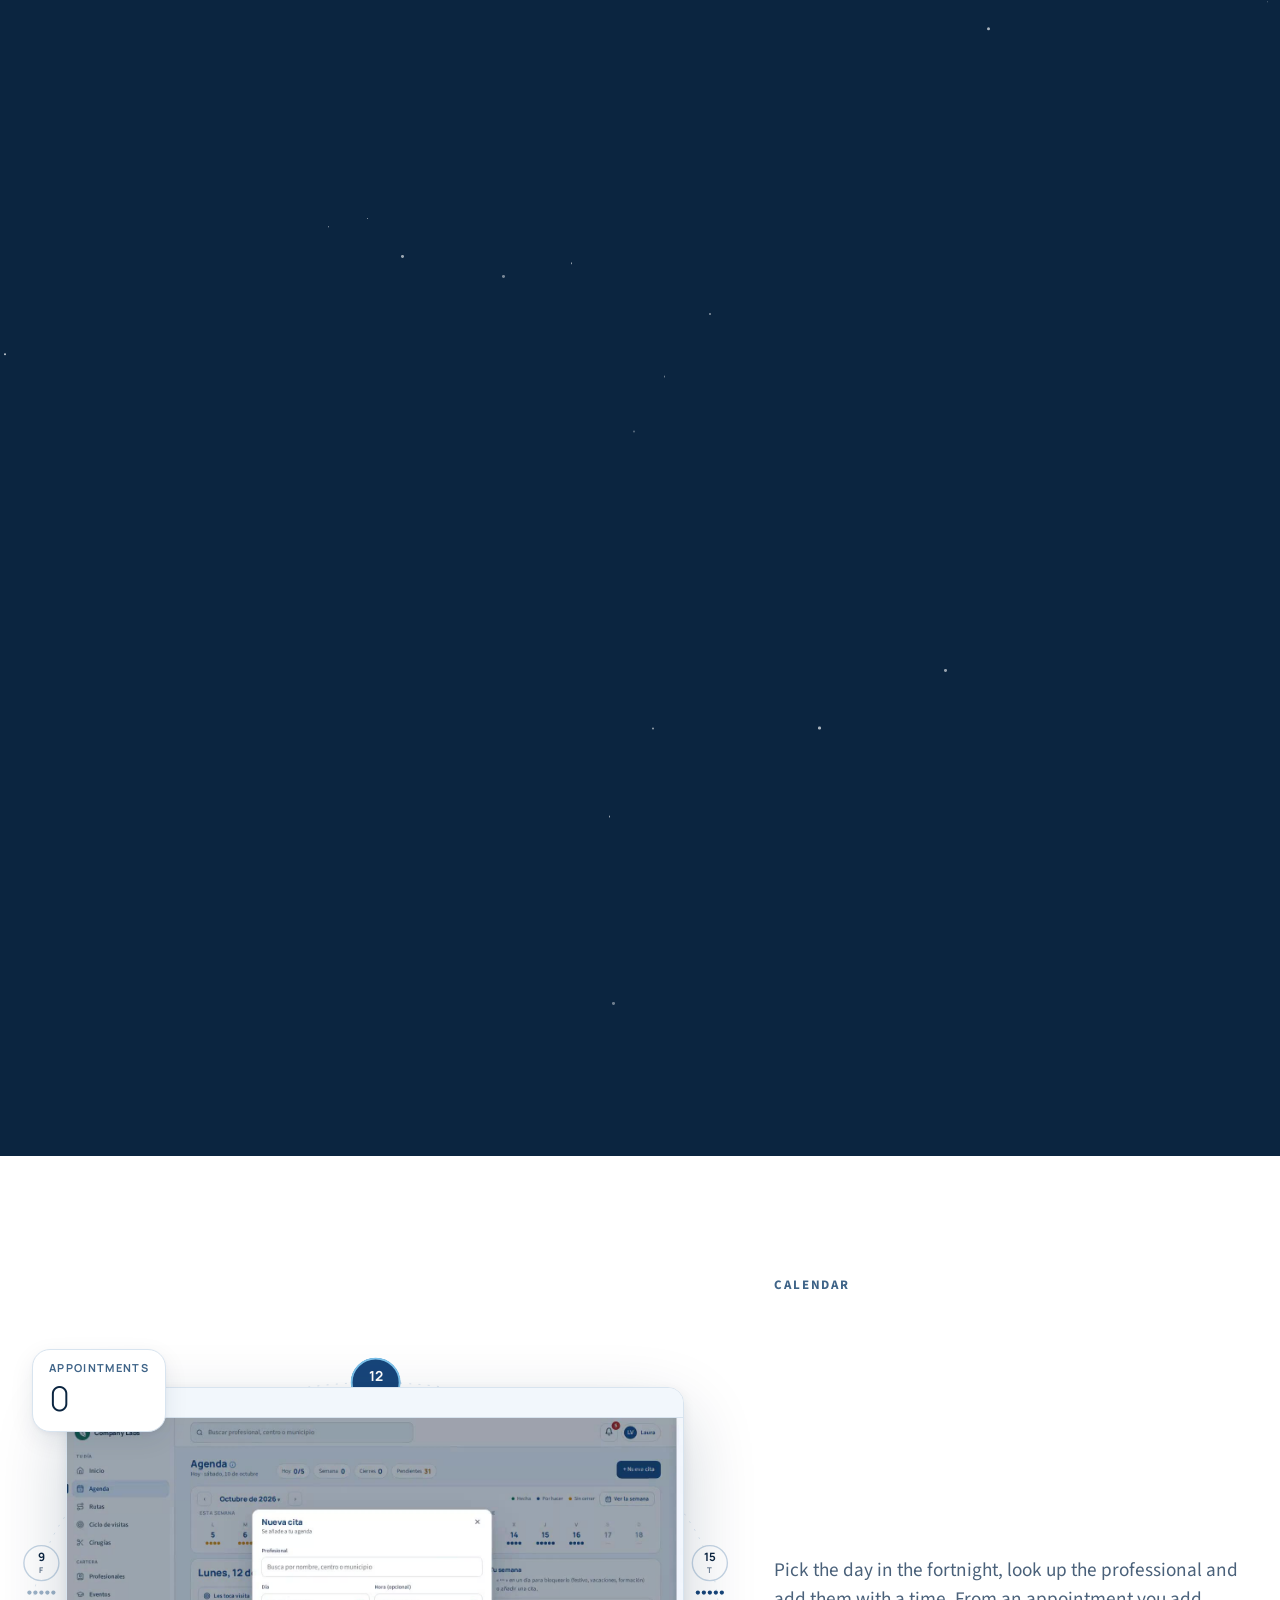
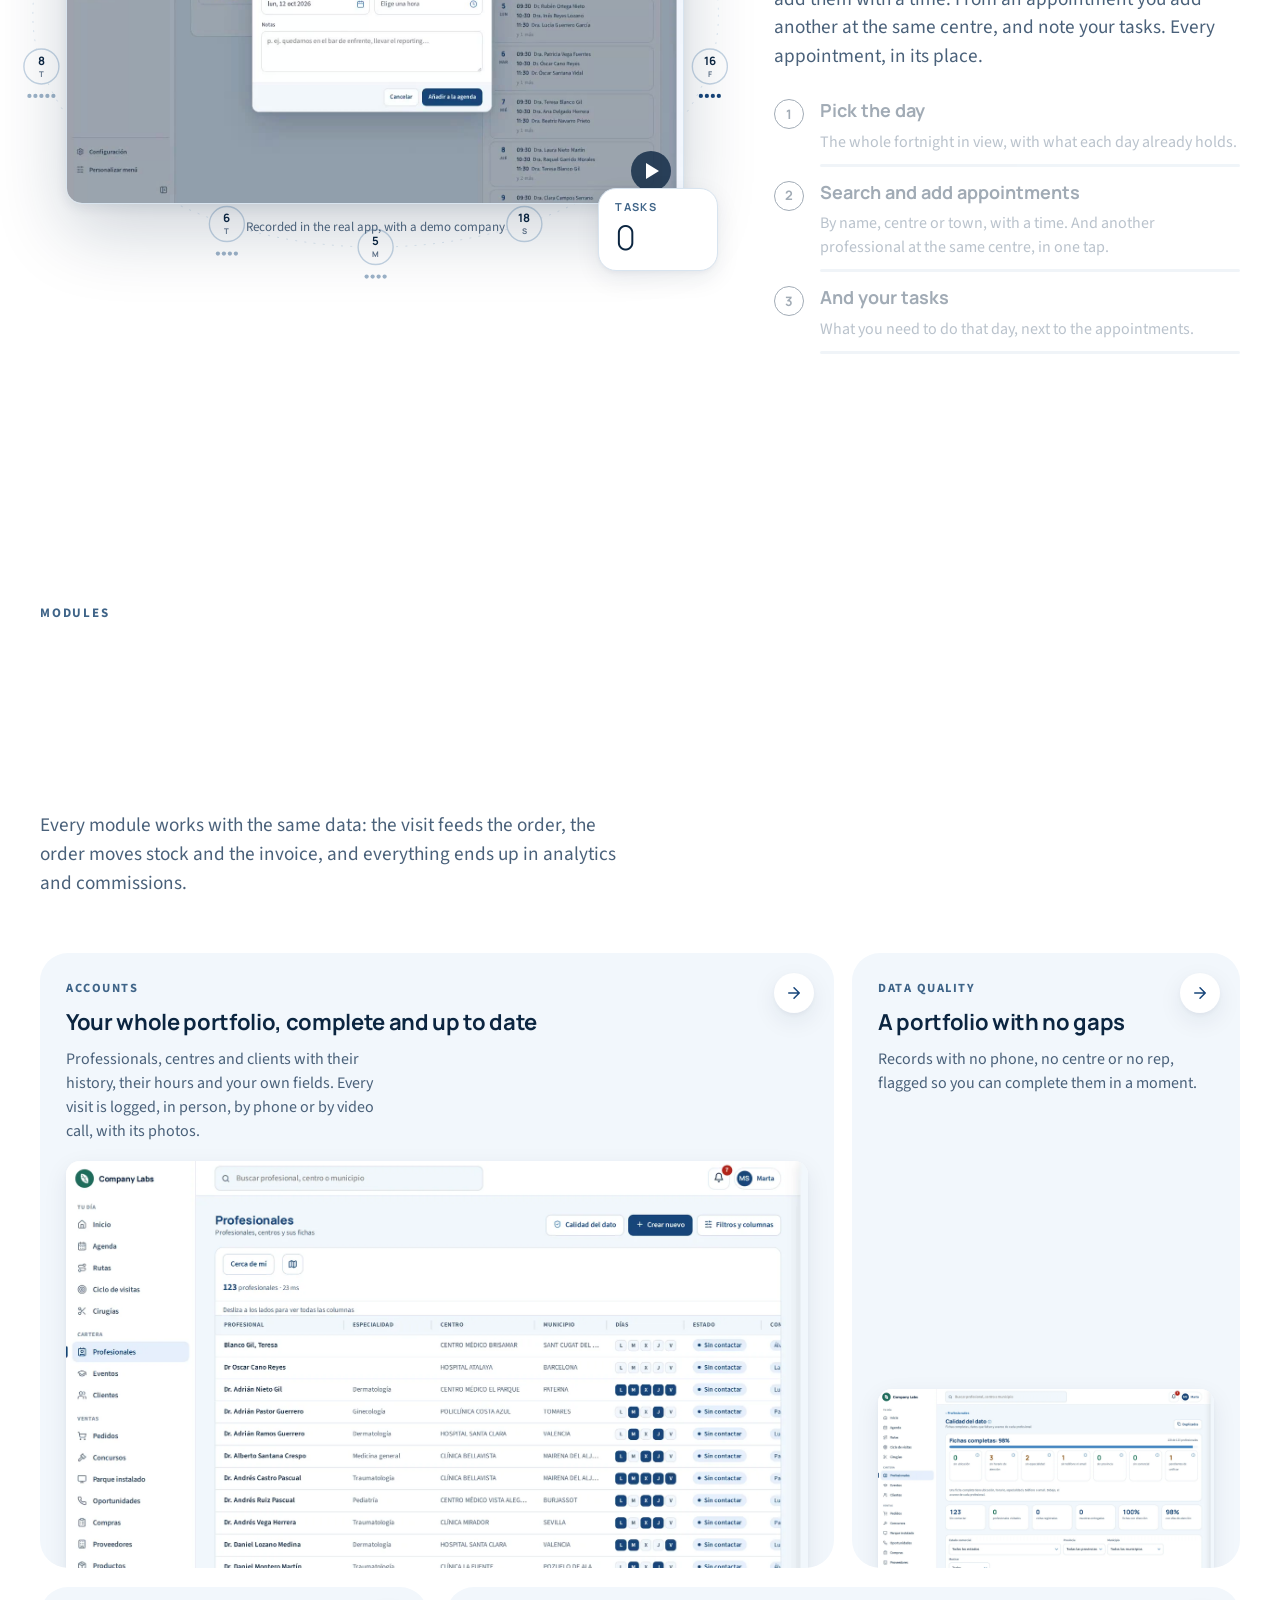
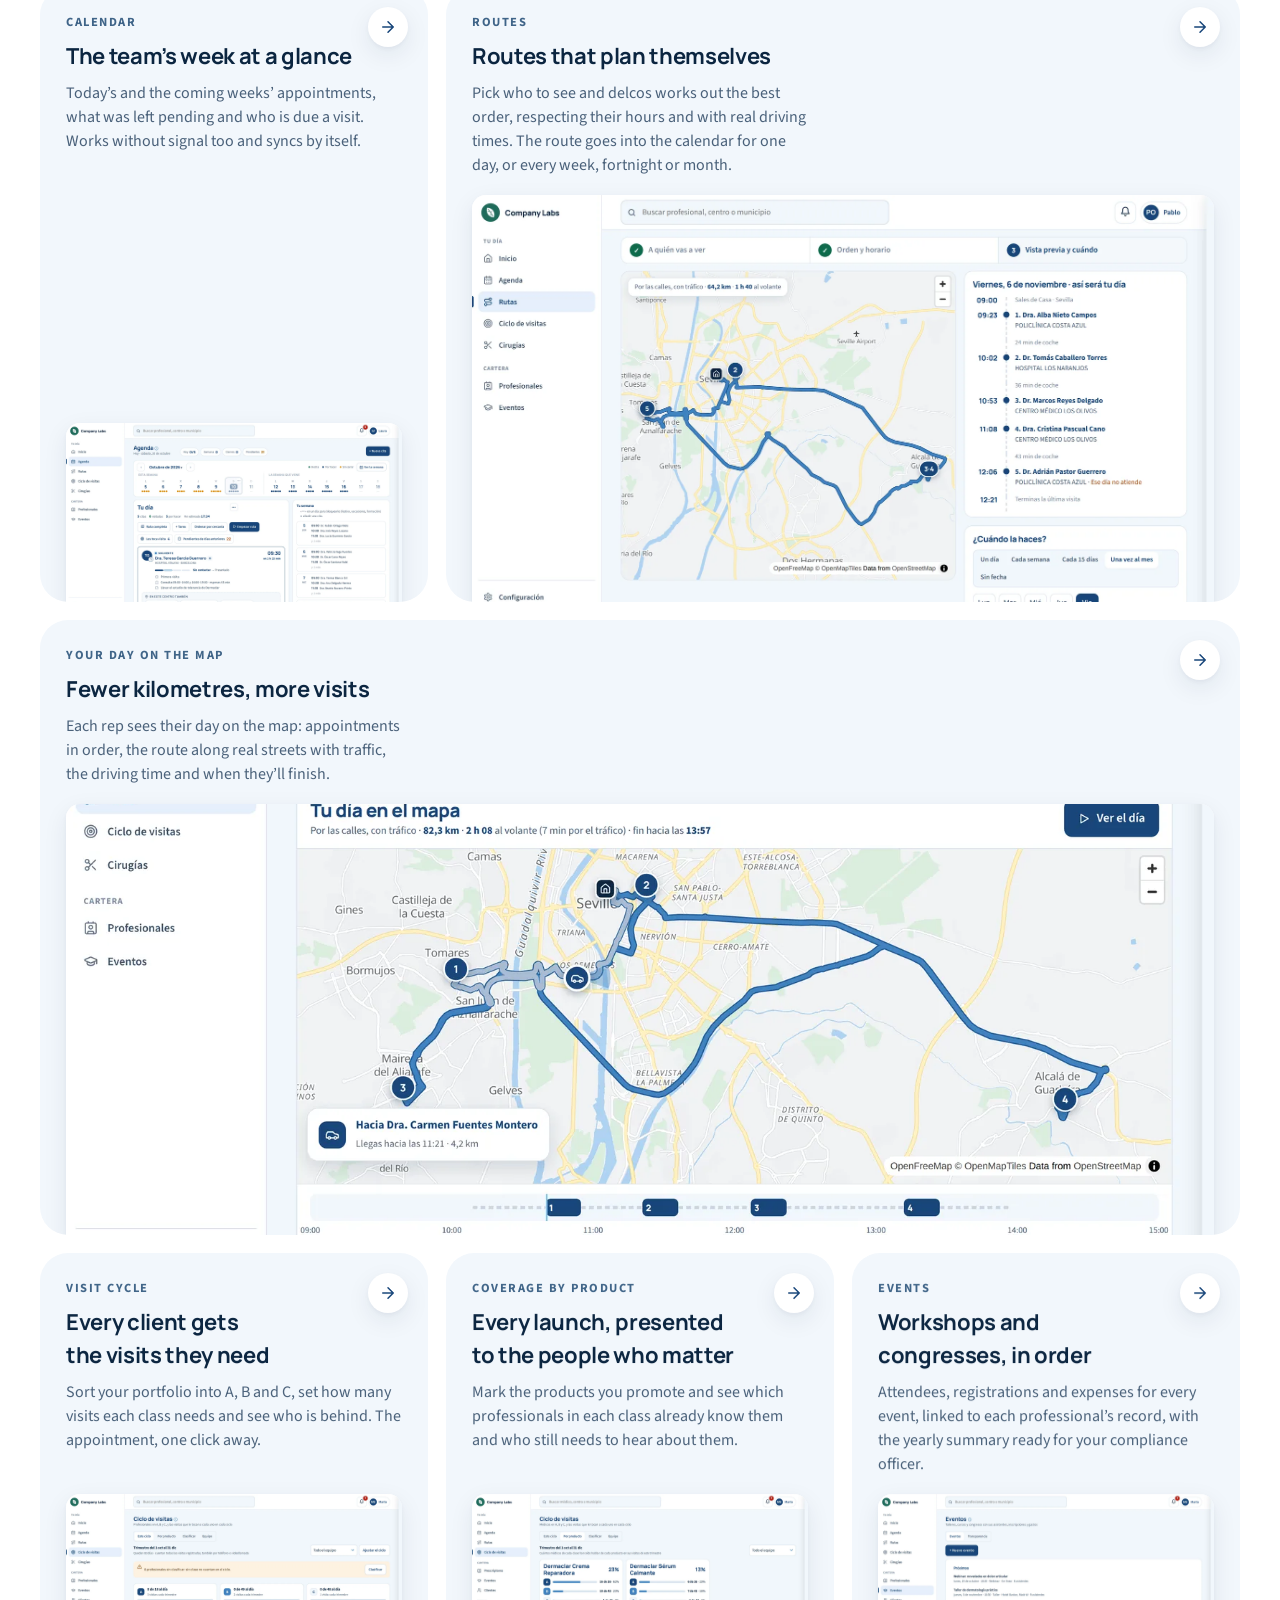
==== commit ca6f0a50: "Tableta: Sectores en dos columnas y entera En pantallas de 901 a 1100 px, Sectores fija usaba los aj" ====
--- a/en/index.html
+++ b/en/index.html
@@ -801,13 +801,28 @@
   .rec-pasos .n{position:absolute;left:0;top:-3px;z-index:1}
 }
 @media (max-width:900px) and (max-height:740px){ .dia .entrada{display:none} }
-@media (max-width:1100px) and (max-height:740px){
+@media (max-width:900px) and (max-height:740px){
   .sectores.foco .fuertes{display:none}
   .sectores.foco .cabeza .titular{font-size:24px}
   .sectores.foco .escena-sector{width:min(100%,calc((100svh - 450px) * 1.6 + 40px))}
 }
-@media (max-width:1100px){
-  /* Sectores: la sección fija recorre los sectores uno a uno */
+/* Sectores fija en la tableta (901–1100): dos columnas como en el ordenador, sin la entrada */
+@media (min-width:901px) and (max-width:1100px){
+  .sectores.foco{height:100vh;box-sizing:border-box;padding-block:90px 16px;display:flex;flex-direction:column;justify-content:flex-start;overflow:hidden}
+  .sectores.foco .cabeza{margin-bottom:18px;gap:8px}
+  .sectores.foco .cabeza .titular{font-size:30px;max-width:none}
+  .sectores.foco .cabeza .entrada{display:none}
+  .sectores.foco .sector-dos{gap:20px 32px}
+  .sectores.foco .escena-sector{width:min(100%,calc((100vh - 330px) * 1.5));justify-self:center}
+  .sectores.foco .cambio{gap:8px}
+  .sectores.foco .cambio .titular{font-size:24px!important;margin:0}
+  .sectores.foco .fuerte{padding:9px 0}
+  .sectores.foco .fuerte:not(.activo) span{display:none}
+  .sectores.foco .fuerte span{font-size:15px}
+  .sectores.foco .chips{display:none}
+}
+@media (max-width:900px){
+  /* Sectores en el móvil: la sección fija recorre los sectores uno a uno */
   .sectores.foco{height:100vh;height:100svh;box-sizing:border-box;padding-block:78px 80px;display:flex;flex-direction:column;overflow:hidden}
   .sectores.foco .cabeza{margin-bottom:12px;gap:6px}
   .sectores.foco .cabeza .titular{font-size:27px}
